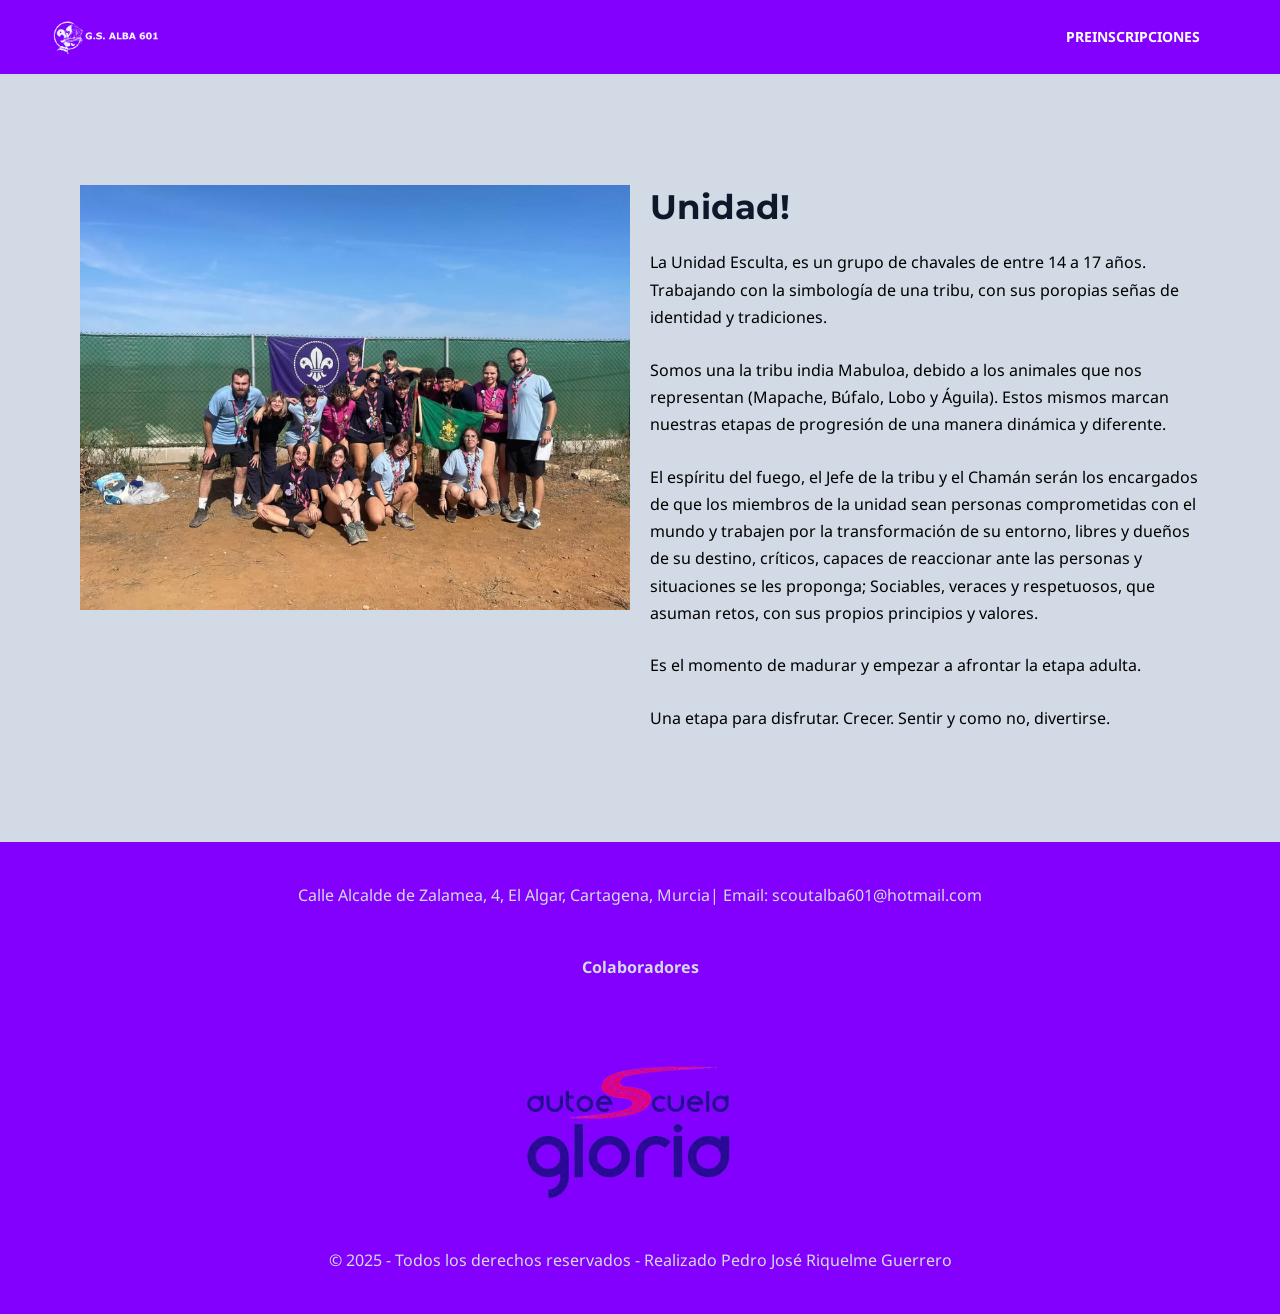
==== Esculta Mabuloa/index.html @ 00be85d7 "Initial commit" ====
<!DOCTYPE html>
<html lang="es">

<head>
	<meta charset="UTF-8">
	<meta name="viewport" content="width=device-width, initial-scale=1">
	<link rel="profile" href="https://gmpg.org/xfn/11">
	<title>Esculta Mabuloa</title>
	<meta name='robots' content='max-image-preview:large' />
	<style>
		img:is([sizes="auto" i], [sizes^="auto," i]) {
			contain-intrinsic-size: 3000px 1500px
		}
	</style>
	<link rel='dns-prefetch' href='//fonts.googleapis.com' />
	<link rel="alternate" type="application/rss+xml" title=" &raquo; Feed" href="http://localhost:10008/feed/" />
	<link rel="alternate" type="application/rss+xml" title=" &raquo; Comments Feed"
		href="http://localhost:10008/comments/feed/" />
	<script>
		window._wpemojiSettings = { "baseUrl": "https:\/\/s.w.org\/images\/core\/emoji\/15.0.3\/72x72\/", "ext": ".png", "svgUrl": "https:\/\/s.w.org\/images\/core\/emoji\/15.0.3\/svg\/", "svgExt": ".svg", "source": { "concatemoji": "http:\/\/localhost:10008\/wp-includes\/js\/wp-emoji-release.min.js?ver=6.7.1" } };
		/*! This file is auto-generated */
		!function (i, n) { var o, s, e; function c(e) { try { var t = { supportTests: e, timestamp: (new Date).valueOf() }; sessionStorage.setItem(o, JSON.stringify(t)) } catch (e) { } } function p(e, t, n) { e.clearRect(0, 0, e.canvas.width, e.canvas.height), e.fillText(t, 0, 0); var t = new Uint32Array(e.getImageData(0, 0, e.canvas.width, e.canvas.height).data), r = (e.clearRect(0, 0, e.canvas.width, e.canvas.height), e.fillText(n, 0, 0), new Uint32Array(e.getImageData(0, 0, e.canvas.width, e.canvas.height).data)); return t.every(function (e, t) { return e === r[t] }) } function u(e, t, n) { switch (t) { case "flag": return n(e, "\ud83c\udff3\ufe0f\u200d\u26a7\ufe0f", "\ud83c\udff3\ufe0f\u200b\u26a7\ufe0f") ? !1 : !n(e, "\ud83c\uddfa\ud83c\uddf3", "\ud83c\uddfa\u200b\ud83c\uddf3") && !n(e, "\ud83c\udff4\udb40\udc67\udb40\udc62\udb40\udc65\udb40\udc6e\udb40\udc67\udb40\udc7f", "\ud83c\udff4\u200b\udb40\udc67\u200b\udb40\udc62\u200b\udb40\udc65\u200b\udb40\udc6e\u200b\udb40\udc67\u200b\udb40\udc7f"); case "emoji": return !n(e, "\ud83d\udc26\u200d\u2b1b", "\ud83d\udc26\u200b\u2b1b") }return !1 } function f(e, t, n) { var r = "undefined" != typeof WorkerGlobalScope && self instanceof WorkerGlobalScope ? new OffscreenCanvas(300, 150) : i.createElement("canvas"), a = r.getContext("2d", { willReadFrequently: !0 }), o = (a.textBaseline = "top", a.font = "600 32px Arial", {}); return e.forEach(function (e) { o[e] = t(a, e, n) }), o } function t(e) { var t = i.createElement("script"); t.src = e, t.defer = !0, i.head.appendChild(t) } "undefined" != typeof Promise && (o = "wpEmojiSettingsSupports", s = ["flag", "emoji"], n.supports = { everything: !0, everythingExceptFlag: !0 }, e = new Promise(function (e) { i.addEventListener("DOMContentLoaded", e, { once: !0 }) }), new Promise(function (t) { var n = function () { try { var e = JSON.parse(sessionStorage.getItem(o)); if ("object" == typeof e && "number" == typeof e.timestamp && (new Date).valueOf() < e.timestamp + 604800 && "object" == typeof e.supportTests) return e.supportTests } catch (e) { } return null }(); if (!n) { if ("undefined" != typeof Worker && "undefined" != typeof OffscreenCanvas && "undefined" != typeof URL && URL.createObjectURL && "undefined" != typeof Blob) try { var e = "postMessage(" + f.toString() + "(" + [JSON.stringify(s), u.toString(), p.toString()].join(",") + "));", r = new Blob([e], { type: "text/javascript" }), a = new Worker(URL.createObjectURL(r), { name: "wpTestEmojiSupports" }); return void (a.onmessage = function (e) { c(n = e.data), a.terminate(), t(n) }) } catch (e) { } c(n = f(s, u, p)) } t(n) }).then(function (e) { for (var t in e) n.supports[t] = e[t], n.supports.everything = n.supports.everything && n.supports[t], "flag" !== t && (n.supports.everythingExceptFlag = n.supports.everythingExceptFlag && n.supports[t]); n.supports.everythingExceptFlag = n.supports.everythingExceptFlag && !n.supports.flag, n.DOMReady = !1, n.readyCallback = function () { n.DOMReady = !0 } }).then(function () { return e }).then(function () { var e; n.supports.everything || (n.readyCallback(), (e = n.source || {}).concatemoji ? t(e.concatemoji) : e.wpemoji && e.twemoji && (t(e.twemoji), t(e.wpemoji))) })) }((window, document), window._wpemojiSettings);
	</script>
	<link rel='stylesheet' id='astra-theme-css-css' href='./css/astra-assets-css-minified-main.min.css' media='all' />
	<style id='astra-theme-css-inline-css'>
		:root {
			--ast-post-nav-space: 0;
			--ast-container-default-xlg-padding: 6.67em;
			--ast-container-default-lg-padding: 5.67em;
			--ast-container-default-slg-padding: 4.34em;
			--ast-container-default-md-padding: 3.34em;
			--ast-container-default-sm-padding: 6.67em;
			--ast-container-default-xs-padding: 2.4em;
			--ast-container-default-xxs-padding: 1.4em;
			--ast-code-block-background: #EEEEEE;
			--ast-comment-inputs-background: #FAFAFA;
			--ast-normal-container-width: 1200px;
			--ast-narrow-container-width: 750px;
			--ast-blog-title-font-weight: normal;
			--ast-blog-meta-weight: inherit;
		}

		html {
			font-size: 100%;
		}

		a,
		.page-title {
			color: var(--ast-global-color-0);
		}

		a:hover,
		a:focus {
			color: var(--ast-global-color-1);
		}

		body,
		button,
		input,
		select,
		textarea,
		.ast-button,
		.ast-custom-button {
			font-family: 'Noto Sans', sans-serif;
			font-weight: 400;
			font-size: 16px;
			font-size: 1rem;
			line-height: var(--ast-body-line-height, 1.7em);
		}

		blockquote {
			color: var(--ast-global-color-3);
		}

		h1,
		.entry-content h1,
		h2,
		.entry-content h2,
		h3,
		.entry-content h3,
		h4,
		.entry-content h4,
		h5,
		.entry-content h5,
		h6,
		.entry-content h6,
		.site-title,
		.site-title a {
			font-family: 'Montserrat', sans-serif;
			font-weight: 700;
		}

		.site-title {
			font-size: 22px;
			font-size: 1.375rem;
			display: none;
		}

		header .custom-logo-link img {
			max-width: 120px;
			width: 120px;
		}

		.astra-logo-svg {
			width: 120px;
		}

		.site-header .site-description {
			font-size: 15px;
			font-size: 0.9375rem;
			display: none;
		}

		.entry-title {
			font-size: 30px;
			font-size: 1.875rem;
		}

		.archive .ast-article-post .ast-article-inner,
		.blog .ast-article-post .ast-article-inner,
		.archive .ast-article-post .ast-article-inner:hover,
		.blog .ast-article-post .ast-article-inner:hover {
			overflow: hidden;
		}

		h1,
		.entry-content h1 {
			font-size: 64px;
			font-size: 4rem;
			font-family: 'Montserrat', sans-serif;
			line-height: 1.4em;
		}

		h2,
		.entry-content h2 {
			font-size: 34px;
			font-size: 2.125rem;
			font-family: 'Montserrat', sans-serif;
			line-height: 1.3em;
		}

		h3,
		.entry-content h3 {
			font-size: 24px;
			font-size: 1.5rem;
			font-family: 'Montserrat', sans-serif;
			line-height: 1.3em;
		}

		h4,
		.entry-content h4 {
			font-size: 20px;
			font-size: 1.25rem;
			line-height: 1.2em;
			font-family: 'Montserrat', sans-serif;
		}

		h5,
		.entry-content h5 {
			font-size: 18px;
			font-size: 1.125rem;
			line-height: 1.2em;
			font-family: 'Montserrat', sans-serif;
		}

		h6,
		.entry-content h6 {
			font-size: 15px;
			font-size: 0.9375rem;
			line-height: 1.25em;
			font-family: 'Montserrat', sans-serif;
		}

		::selection {
			background-color: var(--ast-global-color-0);
			color: #ffffff;
		}

		body,
		h1,
		.entry-title a,
		.entry-content h1,
		h2,
		.entry-content h2,
		h3,
		.entry-content h3,
		h4,
		.entry-content h4,
		h5,
		.entry-content h5,
		h6,
		.entry-content h6 {
			color: var(--ast-global-color-3);
		}

		.tagcloud a:hover,
		.tagcloud a:focus,
		.tagcloud a.current-item {
			color: #ffffff;
			border-color: var(--ast-global-color-0);
			background-color: var(--ast-global-color-0);
		}

		input:focus,
		input[type="text"]:focus,
		input[type="email"]:focus,
		input[type="url"]:focus,
		input[type="password"]:focus,
		input[type="reset"]:focus,
		input[type="search"]:focus,
		textarea:focus {
			border-color: var(--ast-global-color-0);
		}

		input[type="radio"]:checked,
		input[type=reset],
		input[type="checkbox"]:checked,
		input[type="checkbox"]:hover:checked,
		input[type="checkbox"]:focus:checked,
		input[type=range]::-webkit-slider-thumb {
			border-color: var(--ast-global-color-0);
			background-color: var(--ast-global-color-0);
			box-shadow: none;
		}

		.site-footer a:hover+.post-count,
		.site-footer a:focus+.post-count {
			background: var(--ast-global-color-0);
			border-color: var(--ast-global-color-0);
		}

		.single .nav-links .nav-previous,
		.single .nav-links .nav-next {
			color: var(--ast-global-color-0);
		}

		.entry-meta,
		.entry-meta * {
			line-height: 1.45;
			color: var(--ast-global-color-0);
		}

		.entry-meta a:not(.ast-button):hover,
		.entry-meta a:not(.ast-button):hover *,
		.entry-meta a:not(.ast-button):focus,
		.entry-meta a:not(.ast-button):focus *,
		.page-links>.page-link,
		.page-links .page-link:hover,
		.post-navigation a:hover {
			color: var(--ast-global-color-1);
		}

		#cat option,
		.secondary .calendar_wrap thead a,
		.secondary .calendar_wrap thead a:visited {
			color: var(--ast-global-color-0);
		}

		.secondary .calendar_wrap #today,
		.ast-progress-val span {
			background: var(--ast-global-color-0);
		}

		.secondary a:hover+.post-count,
		.secondary a:focus+.post-count {
			background: var(--ast-global-color-0);
			border-color: var(--ast-global-color-0);
		}

		.calendar_wrap #today>a {
			color: #ffffff;
		}

		.page-links .page-link,
		.single .post-navigation a {
			color: var(--ast-global-color-0);
		}

		.ast-search-menu-icon .search-form button.search-submit {
			padding: 0 4px;
		}

		.ast-search-menu-icon form.search-form {
			padding-right: 0;
		}

		.ast-search-menu-icon.slide-search input.search-field {
			width: 0;
		}

		.ast-header-search .ast-search-menu-icon.ast-dropdown-active .search-form,
		.ast-header-search .ast-search-menu-icon.ast-dropdown-active .search-field:focus {
			transition: all 0.2s;
		}

		.search-form input.search-field:focus {
			outline: none;
		}

		.wp-block-latest-posts>li>a {
			color: var(--ast-global-color-2);
		}

		.widget-title,
		.widget .wp-block-heading {
			font-size: 22px;
			font-size: 1.375rem;
			color: var(--ast-global-color-3);
		}

		.ast-search-menu-icon.slide-search a:focus-visible:focus-visible,
		.astra-search-icon:focus-visible,
		#close:focus-visible,
		a:focus-visible,
		.ast-menu-toggle:focus-visible,
		.site .skip-link:focus-visible,
		.wp-block-loginout input:focus-visible,
		.wp-block-search.wp-block-search__button-inside .wp-block-search__inside-wrapper,
		.ast-header-navigation-arrow:focus-visible,
		.woocommerce .wc-proceed-to-checkout>.checkout-button:focus-visible,
		.woocommerce .woocommerce-MyAccount-navigation ul li a:focus-visible,
		.ast-orders-table__row .ast-orders-table__cell:focus-visible,
		.woocommerce .woocommerce-order-details .order-again>.button:focus-visible,
		.woocommerce .woocommerce-message a.button.wc-forward:focus-visible,
		.woocommerce #minus_qty:focus-visible,
		.woocommerce #plus_qty:focus-visible,
		a#ast-apply-coupon:focus-visible,
		.woocommerce .woocommerce-info a:focus-visible,
		.woocommerce .astra-shop-summary-wrap a:focus-visible,
		.woocommerce a.wc-forward:focus-visible,
		#ast-apply-coupon:focus-visible,
		.woocommerce-js .woocommerce-mini-cart-item a.remove:focus-visible,
		#close:focus-visible,
		.button.search-submit:focus-visible,
		#search_submit:focus,
		.normal-search:focus-visible,
		.ast-header-account-wrap:focus-visible,
		.woocommerce .ast-on-card-button.ast-quick-view-trigger:focus {
			outline-style: dotted;
			outline-color: inherit;
			outline-width: thin;
		}

		input:focus,
		input[type="text"]:focus,
		input[type="email"]:focus,
		input[type="url"]:focus,
		input[type="password"]:focus,
		input[type="reset"]:focus,
		input[type="search"]:focus,
		input[type="number"]:focus,
		textarea:focus,
		.wp-block-search__input:focus,
		[data-section="section-header-mobile-trigger"] .ast-button-wrap .ast-mobile-menu-trigger-minimal:focus,
		.ast-mobile-popup-drawer.active .menu-toggle-close:focus,
		.woocommerce-ordering select.orderby:focus,
		#ast-scroll-top:focus,
		#coupon_code:focus,
		.woocommerce-page #comment:focus,
		.woocommerce #reviews #respond input#submit:focus,
		.woocommerce a.add_to_cart_button:focus,
		.woocommerce .button.single_add_to_cart_button:focus,
		.woocommerce .woocommerce-cart-form button:focus,
		.woocommerce .woocommerce-cart-form__cart-item .quantity .qty:focus,
		.woocommerce .woocommerce-billing-fields .woocommerce-billing-fields__field-wrapper .woocommerce-input-wrapper>.input-text:focus,
		.woocommerce #order_comments:focus,
		.woocommerce #place_order:focus,
		.woocommerce .woocommerce-address-fields .woocommerce-address-fields__field-wrapper .woocommerce-input-wrapper>.input-text:focus,
		.woocommerce .woocommerce-MyAccount-content form button:focus,
		.woocommerce .woocommerce-MyAccount-content .woocommerce-EditAccountForm .woocommerce-form-row .woocommerce-Input.input-text:focus,
		.woocommerce .ast-woocommerce-container .woocommerce-pagination ul.page-numbers li a:focus,
		body #content .woocommerce form .form-row .select2-container--default .select2-selection--single:focus,
		#ast-coupon-code:focus,
		.woocommerce.woocommerce-js .quantity input[type=number]:focus,
		.woocommerce-js .woocommerce-mini-cart-item .quantity input[type=number]:focus,
		.woocommerce p#ast-coupon-trigger:focus {
			border-style: dotted;
			border-color: inherit;
			border-width: thin;
		}

		input {
			outline: none;
		}

		.site-logo-img img {
			transition: all 0.2s linear;
		}

		body .ast-oembed-container * {
			position: absolute;
			top: 0;
			width: 100%;
			height: 100%;
			left: 0;
		}

		body .wp-block-embed-pocket-casts .ast-oembed-container * {
			position: unset;
		}

		.ast-single-post-featured-section+article {
			margin-top: 2em;
		}

		.site-content .ast-single-post-featured-section img {
			width: 100%;
			overflow: hidden;
			object-fit: cover;
		}

		.site>.ast-single-related-posts-container {
			margin-top: 0;
		}

		@media (min-width: 922px) {
			.ast-desktop .ast-container--narrow {
				max-width: var(--ast-narrow-container-width);
				margin: 0 auto;
			}
		}

		.ast-page-builder-template .hentry {
			margin: 0;
		}

		.ast-page-builder-template .site-content>.ast-container {
			max-width: 100%;
			padding: 0;
		}

		.ast-page-builder-template .site .site-content #primary {
			padding: 0;
			margin: 0;
		}

		.ast-page-builder-template .no-results {
			text-align: center;
			margin: 4em auto;
		}

		.ast-page-builder-template .ast-pagination {
			padding: 2em;
		}

		.ast-page-builder-template .entry-header.ast-no-title.ast-no-thumbnail {
			margin-top: 0;
		}

		.ast-page-builder-template .entry-header.ast-header-without-markup {
			margin-top: 0;
			margin-bottom: 0;
		}

		.ast-page-builder-template .entry-header.ast-no-title.ast-no-meta {
			margin-bottom: 0;
		}

		.ast-page-builder-template.single .post-navigation {
			padding-bottom: 2em;
		}

		.ast-page-builder-template.single-post .site-content>.ast-container {
			max-width: 100%;
		}

		.ast-page-builder-template .entry-header {
			margin-top: 4em;
			margin-left: auto;
			margin-right: auto;
			padding-left: 20px;
			padding-right: 20px;
		}

		.single.ast-page-builder-template .entry-header {
			padding-left: 20px;
			padding-right: 20px;
		}

		.ast-page-builder-template .ast-archive-description {
			margin: 4em auto 0;
			padding-left: 20px;
			padding-right: 20px;
		}

		.ast-page-builder-template.ast-no-sidebar .entry-content .alignwide {
			margin-left: 0;
			margin-right: 0;
		}

		@media (max-width:921.9px) {
			#ast-desktop-header {
				display: none;
			}
		}

		@media (min-width:922px) {
			#ast-mobile-header {
				display: none;
			}
		}

		.wp-block-buttons.aligncenter {
			justify-content: center;
		}

		.wp-block-buttons .wp-block-button.is-style-outline .wp-block-button__link.wp-element-button,
		.ast-outline-button,
		.wp-block-uagb-buttons-child .uagb-buttons-repeater.ast-outline-button {
			border-top-width: 2px;
			border-right-width: 2px;
			border-bottom-width: 2px;
			border-left-width: 2px;
			font-family: inherit;
			font-weight: 700;
			font-size: 14px;
			font-size: 0.875rem;
			line-height: 1em;
			border-top-left-radius: 30px;
			border-top-right-radius: 30px;
			border-bottom-right-radius: 30px;
			border-bottom-left-radius: 30px;
		}

		.wp-block-button .wp-block-button__link.wp-element-button.is-style-outline:not(.has-background),
		.wp-block-button.is-style-outline>.wp-block-button__link.wp-element-button:not(.has-background),
		.ast-outline-button {
			background-color: transparent;
		}

		.entry-content[data-ast-blocks-layout]>figure {
			margin-bottom: 1em;
		}

		@media (max-width:921px) {

			.ast-separate-container #primary,
			.ast-separate-container #secondary {
				padding: 1.5em 0;
			}

			#primary,
			#secondary {
				padding: 1.5em 0;
				margin: 0;
			}

			.ast-left-sidebar #content>.ast-container {
				display: flex;
				flex-direction: column-reverse;
				width: 100%;
			}

			.ast-separate-container .ast-article-post,
			.ast-separate-container .ast-article-single {
				padding: 1.5em 2.14em;
			}

			.ast-author-box img.avatar {
				margin: 20px 0 0 0;
			}
		}

		@media (min-width:922px) {

			.ast-separate-container.ast-right-sidebar #primary,
			.ast-separate-container.ast-left-sidebar #primary {
				border: 0;
			}

			.search-no-results.ast-separate-container #primary {
				margin-bottom: 4em;
			}
		}

		.elementor-button-wrapper .elementor-button {
			border-style: solid;
			text-decoration: none;
			border-top-width: 0;
			border-right-width: 0;
			border-left-width: 0;
			border-bottom-width: 0;
		}

		body .elementor-button.elementor-size-sm,
		body .elementor-button.elementor-size-xs,
		body .elementor-button.elementor-size-md,
		body .elementor-button.elementor-size-lg,
		body .elementor-button.elementor-size-xl,
		body .elementor-button {
			border-top-left-radius: 30px;
			border-top-right-radius: 30px;
			border-bottom-right-radius: 30px;
			border-bottom-left-radius: 30px;
			padding-top: 17px;
			padding-right: 40px;
			padding-bottom: 17px;
			padding-left: 40px;
		}

		.elementor-button-wrapper .elementor-button {
			border-color: var(--ast-global-color-0);
			background-color: var(--ast-global-color-0);
		}

		.elementor-button-wrapper .elementor-button:hover,
		.elementor-button-wrapper .elementor-button:focus {
			color: #ffffff;
			background-color: var(--ast-global-color-1);
			border-color: var(--ast-global-color-1);
		}

		.wp-block-button .wp-block-button__link,
		.elementor-button-wrapper .elementor-button,
		.elementor-button-wrapper .elementor-button:visited {
			color: #ffffff;
		}

		.elementor-button-wrapper .elementor-button {
			font-weight: 700;
			font-size: 14px;
			font-size: 0.875rem;
			line-height: 1em;
			text-transform: uppercase;
		}

		body .elementor-button.elementor-size-sm,
		body .elementor-button.elementor-size-xs,
		body .elementor-button.elementor-size-md,
		body .elementor-button.elementor-size-lg,
		body .elementor-button.elementor-size-xl,
		body .elementor-button {
			font-size: 14px;
			font-size: 0.875rem;
		}

		.wp-block-button .wp-block-button__link:hover,
		.wp-block-button .wp-block-button__link:focus {
			color: #ffffff;
			background-color: var(--ast-global-color-1);
			border-color: var(--ast-global-color-1);
		}

		.elementor-widget-heading h1.elementor-heading-title {
			line-height: 1.4em;
		}

		.elementor-widget-heading h2.elementor-heading-title {
			line-height: 1.3em;
		}

		.elementor-widget-heading h3.elementor-heading-title {
			line-height: 1.3em;
		}

		.elementor-widget-heading h4.elementor-heading-title {
			line-height: 1.2em;
		}

		.elementor-widget-heading h5.elementor-heading-title {
			line-height: 1.2em;
		}

		.elementor-widget-heading h6.elementor-heading-title {
			line-height: 1.25em;
		}

		.wp-block-button .wp-block-button__link,
		.wp-block-search .wp-block-search__button,
		body .wp-block-file .wp-block-file__button {
			border-color: var(--ast-global-color-0);
			background-color: var(--ast-global-color-0);
			color: #ffffff;
			font-family: inherit;
			font-weight: 700;
			line-height: 1em;
			text-transform: uppercase;
			font-size: 14px;
			font-size: 0.875rem;
			border-top-left-radius: 30px;
			border-top-right-radius: 30px;
			border-bottom-right-radius: 30px;
			border-bottom-left-radius: 30px;
			padding-top: 17px;
			padding-right: 40px;
			padding-bottom: 17px;
			padding-left: 40px;
		}

		.menu-toggle,
		button,
		.ast-button,
		.ast-custom-button,
		.button,
		input#submit,
		input[type="button"],
		input[type="submit"],
		input[type="reset"],
		form[CLASS*="wp-block-search__"].wp-block-search .wp-block-search__inside-wrapper .wp-block-search__button,
		body .wp-block-file .wp-block-file__button,
		.woocommerce-js a.button,
		.woocommerce button.button,
		.woocommerce .woocommerce-message a.button,
		.woocommerce #respond input#submit.alt,
		.woocommerce input.button.alt,
		.woocommerce input.button,
		.woocommerce input.button:disabled,
		.woocommerce input.button:disabled[disabled],
		.woocommerce input.button:disabled:hover,
		.woocommerce input.button:disabled[disabled]:hover,
		.woocommerce #respond input#submit,
		.woocommerce button.button.alt.disabled,
		.wc-block-grid__products .wc-block-grid__product .wp-block-button__link,
		.wc-block-grid__product-onsale,
		[CLASS*="wc-block"] button,
		.woocommerce-js .astra-cart-drawer .astra-cart-drawer-content .woocommerce-mini-cart__buttons .button:not(.checkout):not(.ast-continue-shopping),
		.woocommerce-js .astra-cart-drawer .astra-cart-drawer-content .woocommerce-mini-cart__buttons a.checkout,
		.woocommerce button.button.alt.disabled.wc-variation-selection-needed,
		[CLASS*="wc-block"] .wc-block-components-button {
			border-style: solid;
			border-top-width: 0;
			border-right-width: 0;
			border-left-width: 0;
			border-bottom-width: 0;
			color: #ffffff;
			border-color: var(--ast-global-color-0);
			background-color: var(--ast-global-color-0);
			padding-top: 17px;
			padding-right: 40px;
			padding-bottom: 17px;
			padding-left: 40px;
			font-family: inherit;
			font-weight: 700;
			font-size: 14px;
			font-size: 0.875rem;
			line-height: 1em;
			text-transform: uppercase;
			border-top-left-radius: 30px;
			border-top-right-radius: 30px;
			border-bottom-right-radius: 30px;
			border-bottom-left-radius: 30px;
		}

		button:focus,
		.menu-toggle:hover,
		button:hover,
		.ast-button:hover,
		.ast-custom-button:hover .button:hover,
		.ast-custom-button:hover,
		input[type=reset]:hover,
		input[type=reset]:focus,
		input#submit:hover,
		input#submit:focus,
		input[type="button"]:hover,
		input[type="button"]:focus,
		input[type="submit"]:hover,
		input[type="submit"]:focus,
		form[CLASS*="wp-block-search__"].wp-block-search .wp-block-search__inside-wrapper .wp-block-search__button:hover,
		form[CLASS*="wp-block-search__"].wp-block-search .wp-block-search__inside-wrapper .wp-block-search__button:focus,
		body .wp-block-file .wp-block-file__button:hover,
		body .wp-block-file .wp-block-file__button:focus,
		.woocommerce-js a.button:hover,
		.woocommerce button.button:hover,
		.woocommerce .woocommerce-message a.button:hover,
		.woocommerce #respond input#submit:hover,
		.woocommerce #respond input#submit.alt:hover,
		.woocommerce input.button.alt:hover,
		.woocommerce input.button:hover,
		.woocommerce button.button.alt.disabled:hover,
		.wc-block-grid__products .wc-block-grid__product .wp-block-button__link:hover,
		[CLASS*="wc-block"] button:hover,
		.woocommerce-js .astra-cart-drawer .astra-cart-drawer-content .woocommerce-mini-cart__buttons .button:not(.checkout):not(.ast-continue-shopping):hover,
		.woocommerce-js .astra-cart-drawer .astra-cart-drawer-content .woocommerce-mini-cart__buttons a.checkout:hover,
		.woocommerce button.button.alt.disabled.wc-variation-selection-needed:hover,
		[CLASS*="wc-block"] .wc-block-components-button:hover,
		[CLASS*="wc-block"] .wc-block-components-button:focus {
			color: #ffffff;
			background-color: var(--ast-global-color-1);
			border-color: var(--ast-global-color-1);
		}

		@media (max-width:921px) {
			.ast-mobile-header-stack .main-header-bar .ast-search-menu-icon {
				display: inline-block;
			}

			.ast-header-break-point.ast-header-custom-item-outside .ast-mobile-header-stack .main-header-bar .ast-search-icon {
				margin: 0;
			}

			.ast-comment-avatar-wrap img {
				max-width: 2.5em;
			}

			.ast-comment-meta {
				padding: 0 1.8888em 1.3333em;
			}

			.ast-separate-container .ast-comment-list li.depth-1 {
				padding: 1.5em 2.14em;
			}

			.ast-separate-container .comment-respond {
				padding: 2em 2.14em;
			}
		}

		@media (min-width:544px) {
			.ast-container {
				max-width: 100%;
			}
		}

		@media (max-width:544px) {

			.ast-separate-container .ast-article-post,
			.ast-separate-container .ast-article-single,
			.ast-separate-container .comments-title,
			.ast-separate-container .ast-archive-description {
				padding: 1.5em 1em;
			}

			.ast-separate-container #content .ast-container {
				padding-left: 0.54em;
				padding-right: 0.54em;
			}

			.ast-separate-container .ast-comment-list .bypostauthor {
				padding: .5em;
			}

			.ast-search-menu-icon.ast-dropdown-active .search-field {
				width: 170px;
			}
		}

		#ast-mobile-header .ast-site-header-cart-li a {
			pointer-events: none;
		}

		body,
		.ast-separate-container {
			background-color: var(--ast-global-color-4);
			background-image: none;
		}

		@media (max-width:921px) {
			.site-title {
				display: none;
			}

			.site-header .site-description {
				display: none;
			}

			h1,
			.entry-content h1 {
				font-size: 44px;
			}

			h2,
			.entry-content h2 {
				font-size: 32px;
			}

			h3,
			.entry-content h3 {
				font-size: 20px;
			}
		}

		@media (max-width:544px) {
			.widget-title {
				font-size: 21px;
				font-size: 1.4rem;
			}

			body,
			button,
			input,
			select,
			textarea,
			.ast-button,
			.ast-custom-button {
				font-size: 15px;
				font-size: 0.9375rem;
			}

			#secondary,
			#secondary button,
			#secondary input,
			#secondary select,
			#secondary textarea {
				font-size: 15px;
				font-size: 0.9375rem;
			}

			.site-title {
				font-size: 20px;
				font-size: 1.25rem;
				display: none;
			}

			.site-header .site-description {
				font-size: 14px;
				font-size: 0.875rem;
				display: none;
			}

			h1,
			.entry-content h1 {
				font-size: 30px;
			}

			h2,
			.entry-content h2 {
				font-size: 24px;
			}

			h3,
			.entry-content h3 {
				font-size: 20px;
			}

			h4,
			.entry-content h4 {
				font-size: 19px;
				font-size: 1.1875rem;
			}

			h5,
			.entry-content h5 {
				font-size: 16px;
				font-size: 1rem;
			}

			h6,
			.entry-content h6 {
				font-size: 15px;
				font-size: 0.9375rem;
			}

			header .custom-logo-link img,
			.ast-header-break-point .site-branding img,
			.ast-header-break-point .custom-logo-link img {
				max-width: 100px;
				width: 100px;
			}

			.astra-logo-svg {
				width: 100px;
			}

			.ast-header-break-point .site-logo-img .custom-mobile-logo-link img {
				max-width: 100px;
			}
		}

		@media (max-width:921px) {
			html {
				font-size: 91.2%;
			}
		}

		@media (max-width:544px) {
			html {
				font-size: 100%;
			}
		}

		@media (min-width:922px) {
			.ast-container {
				max-width: 1240px;
			}
		}

		@media (min-width:922px) {
			.site-content .ast-container {
				display: flex;
			}
		}

		@media (max-width:921px) {
			.site-content .ast-container {
				flex-direction: column;
			}
		}

		@media (min-width:922px) {

			.main-header-menu .sub-menu .menu-item.ast-left-align-sub-menu:hover>.sub-menu,
			.main-header-menu .sub-menu .menu-item.ast-left-align-sub-menu.focus>.sub-menu {
				margin-left: -0px;
			}
		}

		.site .comments-area {
			padding-bottom: 3em;
		}

		.wp-block-file {
			display: flex;
			align-items: center;
			flex-wrap: wrap;
			justify-content: space-between;
		}

		.wp-block-pullquote {
			border: none;
		}

		.wp-block-pullquote blockquote::before {
			content: "\201D";
			font-family: "Helvetica", sans-serif;
			display: flex;
			transform: rotate(180deg);
			font-size: 6rem;
			font-style: normal;
			line-height: 1;
			font-weight: bold;
			align-items: center;
			justify-content: center;
		}

		.has-text-align-right>blockquote::before {
			justify-content: flex-start;
		}

		.has-text-align-left>blockquote::before {
			justify-content: flex-end;
		}

		figure.wp-block-pullquote.is-style-solid-color blockquote {
			max-width: 100%;
			text-align: inherit;
		}

		:root {
			--wp--custom--ast-default-block-top-padding: 2em;
			--wp--custom--ast-default-block-right-padding: 2em;
			--wp--custom--ast-default-block-bottom-padding: 2em;
			--wp--custom--ast-default-block-left-padding: 2em;
			--wp--custom--ast-container-width: 1200px;
			--wp--custom--ast-content-width-size: 1200px;
			--wp--custom--ast-wide-width-size: calc(1200px + var(--wp--custom--ast-default-block-left-padding) + var(--wp--custom--ast-default-block-right-padding));
		}

		.ast-narrow-container {
			--wp--custom--ast-content-width-size: 750px;
			--wp--custom--ast-wide-width-size: 750px;
		}

		@media(max-width: 921px) {
			:root {
				--wp--custom--ast-default-block-top-padding: 2em;
				--wp--custom--ast-default-block-right-padding: 2em;
				--wp--custom--ast-default-block-bottom-padding: 2em;
				--wp--custom--ast-default-block-left-padding: 2em;
			}
		}

		@media(max-width: 544px) {
			:root {
				--wp--custom--ast-default-block-top-padding: 2em;
				--wp--custom--ast-default-block-right-padding: 2em;
				--wp--custom--ast-default-block-bottom-padding: 2em;
				--wp--custom--ast-default-block-left-padding: 2em;
			}
		}

		.entry-content>.wp-block-group,
		.entry-content>.wp-block-cover,
		.entry-content>.wp-block-columns {
			padding-top: var(--wp--custom--ast-default-block-top-padding);
			padding-right: var(--wp--custom--ast-default-block-right-padding);
			padding-bottom: var(--wp--custom--ast-default-block-bottom-padding);
			padding-left: var(--wp--custom--ast-default-block-left-padding);
		}

		.ast-plain-container.ast-no-sidebar .entry-content>.alignfull,
		.ast-page-builder-template .ast-no-sidebar .entry-content>.alignfull {
			margin-left: calc(-50vw + 50%);
			margin-right: calc(-50vw + 50%);
			max-width: 100vw;
			width: 100vw;
		}

		.ast-plain-container.ast-no-sidebar .entry-content .alignfull .alignfull,
		.ast-page-builder-template.ast-no-sidebar .entry-content .alignfull .alignfull,
		.ast-plain-container.ast-no-sidebar .entry-content .alignfull .alignwide,
		.ast-page-builder-template.ast-no-sidebar .entry-content .alignfull .alignwide,
		.ast-plain-container.ast-no-sidebar .entry-content .alignwide .alignfull,
		.ast-page-builder-template.ast-no-sidebar .entry-content .alignwide .alignfull,
		.ast-plain-container.ast-no-sidebar .entry-content .alignwide .alignwide,
		.ast-page-builder-template.ast-no-sidebar .entry-content .alignwide .alignwide,
		.ast-plain-container.ast-no-sidebar .entry-content .wp-block-column .alignfull,
		.ast-page-builder-template.ast-no-sidebar .entry-content .wp-block-column .alignfull,
		.ast-plain-container.ast-no-sidebar .entry-content .wp-block-column .alignwide,
		.ast-page-builder-template.ast-no-sidebar .entry-content .wp-block-column .alignwide {
			margin-left: auto;
			margin-right: auto;
			width: 100%;
		}

		[data-ast-blocks-layout] .wp-block-separator:not(.is-style-dots) {
			height: 0;
		}

		[data-ast-blocks-layout] .wp-block-separator {
			margin: 20px auto;
		}

		[data-ast-blocks-layout] .wp-block-separator:not(.is-style-wide):not(.is-style-dots) {
			max-width: 100px;
		}

		[data-ast-blocks-layout] .wp-block-separator.has-background {
			padding: 0;
		}

		.entry-content[data-ast-blocks-layout]>* {
			max-width: var(--wp--custom--ast-content-width-size);
			margin-left: auto;
			margin-right: auto;
		}

		.entry-content[data-ast-blocks-layout]>.alignwide {
			max-width: var(--wp--custom--ast-wide-width-size);
		}

		.entry-content[data-ast-blocks-layout] .alignfull {
			max-width: none;
		}

		.entry-content .wp-block-columns {
			margin-bottom: 0;
		}

		blockquote {
			margin: 1.5em;
			border-color: rgba(0, 0, 0, 0.05);
		}

		.wp-block-quote:not(.has-text-align-right):not(.has-text-align-center) {
			border-left: 5px solid rgba(0, 0, 0, 0.05);
		}

		.has-text-align-right>blockquote,
		blockquote.has-text-align-right {
			border-right: 5px solid rgba(0, 0, 0, 0.05);
		}

		.has-text-align-left>blockquote,
		blockquote.has-text-align-left {
			border-left: 5px solid rgba(0, 0, 0, 0.05);
		}

		.wp-block-site-tagline,
		.wp-block-latest-posts .read-more {
			margin-top: 15px;
		}

		.wp-block-loginout p label {
			display: block;
		}

		.wp-block-loginout p:not(.login-remember):not(.login-submit) input {
			width: 100%;
		}

		.wp-block-loginout input:focus {
			border-color: transparent;
		}

		.wp-block-loginout input:focus {
			outline: thin dotted;
		}

		.entry-content .wp-block-media-text .wp-block-media-text__content {
			padding: 0 0 0 8%;
		}

		.entry-content .wp-block-media-text.has-media-on-the-right .wp-block-media-text__content {
			padding: 0 8% 0 0;
		}

		.entry-content .wp-block-media-text.has-background .wp-block-media-text__content {
			padding: 8%;
		}

		.entry-content .wp-block-cover:not([class*="background-color"]) .wp-block-cover__inner-container,
		.entry-content .wp-block-cover:not([class*="background-color"]) .wp-block-cover-image-text,
		.entry-content .wp-block-cover:not([class*="background-color"]) .wp-block-cover-text,
		.entry-content .wp-block-cover-image:not([class*="background-color"]) .wp-block-cover__inner-container,
		.entry-content .wp-block-cover-image:not([class*="background-color"]) .wp-block-cover-image-text,
		.entry-content .wp-block-cover-image:not([class*="background-color"]) .wp-block-cover-text {
			color: var(--ast-global-color-5);
		}

		.wp-block-loginout .login-remember input {
			width: 1.1rem;
			height: 1.1rem;
			margin: 0 5px 4px 0;
			vertical-align: middle;
		}

		.wp-block-latest-posts>li>*:first-child,
		.wp-block-latest-posts:not(.is-grid)>li:first-child {
			margin-top: 0;
		}

		.entry-content>.wp-block-buttons,
		.entry-content>.wp-block-uagb-buttons {
			margin-bottom: 1.5em;
		}

		.wp-block-search__inside-wrapper .wp-block-search__input {
			padding: 0 10px;
			color: var(--ast-global-color-3);
			background: var(--ast-global-color-5);
			border-color: var(--ast-border-color);
		}

		.wp-block-latest-posts .read-more {
			margin-bottom: 1.5em;
		}

		.wp-block-search__no-button .wp-block-search__inside-wrapper .wp-block-search__input {
			padding-top: 5px;
			padding-bottom: 5px;
		}

		.wp-block-latest-posts .wp-block-latest-posts__post-date,
		.wp-block-latest-posts .wp-block-latest-posts__post-author {
			font-size: 1rem;
		}

		.wp-block-latest-posts>li>*,
		.wp-block-latest-posts:not(.is-grid)>li {
			margin-top: 12px;
			margin-bottom: 12px;
		}

		.ast-page-builder-template .entry-content[data-ast-blocks-layout]>*,
		.ast-page-builder-template .entry-content[data-ast-blocks-layout]>.alignfull:not(.wp-block-group)>* {
			max-width: none;
		}

		.ast-page-builder-template .entry-content[data-ast-blocks-layout]>.alignwide>* {
			max-width: var(--wp--custom--ast-wide-width-size);
		}

		.ast-page-builder-template .entry-content[data-ast-blocks-layout]>.inherit-container-width>*,
		.ast-page-builder-template .entry-content[data-ast-blocks-layout]>*:not(.wp-block-group)>*,
		.entry-content[data-ast-blocks-layout]>.wp-block-cover .wp-block-cover__inner-container {
			max-width: var(--wp--custom--ast-content-width-size);
			margin-left: auto;
			margin-right: auto;
		}

		.entry-content[data-ast-blocks-layout] .wp-block-cover:not(.alignleft):not(.alignright) {
			width: auto;
		}

		@media(max-width: 1200px) {

			.ast-separate-container .entry-content>.alignfull,
			.ast-separate-container .entry-content[data-ast-blocks-layout]>.alignwide,
			.ast-plain-container .entry-content[data-ast-blocks-layout]>.alignwide,
			.ast-plain-container .entry-content .alignfull {
				margin-left: calc(-1 * min(var(--ast-container-default-xlg-padding), 20px));
				margin-right: calc(-1 * min(var(--ast-container-default-xlg-padding), 20px));
			}
		}

		@media(min-width: 1201px) {
			.ast-separate-container .entry-content>.alignfull {
				margin-left: calc(-1 * var(--ast-container-default-xlg-padding));
				margin-right: calc(-1 * var(--ast-container-default-xlg-padding));
			}

			.ast-separate-container .entry-content[data-ast-blocks-layout]>.alignwide,
			.ast-plain-container .entry-content[data-ast-blocks-layout]>.alignwide {
				margin-left: calc(-1 * var(--wp--custom--ast-default-block-left-padding));
				margin-right: calc(-1 * var(--wp--custom--ast-default-block-right-padding));
			}
		}

		@media(min-width: 921px) {

			.ast-separate-container .entry-content .wp-block-group.alignwide:not(.inherit-container-width)> :where(:not(.alignleft):not(.alignright)),
			.ast-plain-container .entry-content .wp-block-group.alignwide:not(.inherit-container-width)> :where(:not(.alignleft):not(.alignright)) {
				max-width: calc(var(--wp--custom--ast-content-width-size) + 80px);
			}

			.ast-plain-container.ast-right-sidebar .entry-content[data-ast-blocks-layout] .alignfull,
			.ast-plain-container.ast-left-sidebar .entry-content[data-ast-blocks-layout] .alignfull {
				margin-left: -60px;
				margin-right: -60px;
			}
		}

		@media(min-width: 544px) {
			.entry-content>.alignleft {
				margin-right: 20px;
			}

			.entry-content>.alignright {
				margin-left: 20px;
			}
		}

		@media (max-width:544px) {
			.wp-block-columns .wp-block-column:not(:last-child) {
				margin-bottom: 20px;
			}

			.wp-block-latest-posts {
				margin: 0;
			}
		}

		@media(max-width: 600px) {

			.entry-content .wp-block-media-text .wp-block-media-text__content,
			.entry-content .wp-block-media-text.has-media-on-the-right .wp-block-media-text__content {
				padding: 8% 0 0;
			}

			.entry-content .wp-block-media-text.has-background .wp-block-media-text__content {
				padding: 8%;
			}
		}

		.ast-page-builder-template .entry-header {
			padding-left: 0;
		}

		.ast-narrow-container .site-content .wp-block-uagb-image--align-full .wp-block-uagb-image__figure {
			max-width: 100%;
			margin-left: auto;
			margin-right: auto;
		}

		:root .has-ast-global-color-0-color {
			color: var(--ast-global-color-0);
		}

		:root .has-ast-global-color-0-background-color {
			background-color: var(--ast-global-color-0);
		}

		:root .wp-block-button .has-ast-global-color-0-color {
			color: var(--ast-global-color-0);
		}

		:root .wp-block-button .has-ast-global-color-0-background-color {
			background-color: var(--ast-global-color-0);
		}

		:root .has-ast-global-color-1-color {
			color: var(--ast-global-color-1);
		}

		:root .has-ast-global-color-1-background-color {
			background-color: var(--ast-global-color-1);
		}

		:root .wp-block-button .has-ast-global-color-1-color {
			color: var(--ast-global-color-1);
		}

		:root .wp-block-button .has-ast-global-color-1-background-color {
			background-color: var(--ast-global-color-1);
		}

		:root .has-ast-global-color-2-color {
			color: var(--ast-global-color-2);
		}

		:root .has-ast-global-color-2-background-color {
			background-color: var(--ast-global-color-2);
		}

		:root .wp-block-button .has-ast-global-color-2-color {
			color: var(--ast-global-color-2);
		}

		:root .wp-block-button .has-ast-global-color-2-background-color {
			background-color: var(--ast-global-color-2);
		}

		:root .has-ast-global-color-3-color {
			color: var(--ast-global-color-3);
		}

		:root .has-ast-global-color-3-background-color {
			background-color: var(--ast-global-color-3);
		}

		:root .wp-block-button .has-ast-global-color-3-color {
			color: var(--ast-global-color-3);
		}

		:root .wp-block-button .has-ast-global-color-3-background-color {
			background-color: var(--ast-global-color-3);
		}

		:root .has-ast-global-color-4-color {
			color: var(--ast-global-color-4);
		}

		:root .has-ast-global-color-4-background-color {
			background-color: var(--ast-global-color-4);
		}

		:root .wp-block-button .has-ast-global-color-4-color {
			color: var(--ast-global-color-4);
		}

		:root .wp-block-button .has-ast-global-color-4-background-color {
			background-color: var(--ast-global-color-4);
		}

		:root .has-ast-global-color-5-color {
			color: var(--ast-global-color-5);
		}

		:root .has-ast-global-color-5-background-color {
			background-color: var(--ast-global-color-5);
		}

		:root .wp-block-button .has-ast-global-color-5-color {
			color: var(--ast-global-color-5);
		}

		:root .wp-block-button .has-ast-global-color-5-background-color {
			background-color: var(--ast-global-color-5);
		}

		:root .has-ast-global-color-6-color {
			color: var(--ast-global-color-6);
		}

		:root .has-ast-global-color-6-background-color {
			background-color: var(--ast-global-color-6);
		}

		:root .wp-block-button .has-ast-global-color-6-color {
			color: var(--ast-global-color-6);
		}

		:root .wp-block-button .has-ast-global-color-6-background-color {
			background-color: var(--ast-global-color-6);
		}

		:root .has-ast-global-color-7-color {
			color: var(--ast-global-color-7);
		}

		:root .has-ast-global-color-7-background-color {
			background-color: var(--ast-global-color-7);
		}

		:root .wp-block-button .has-ast-global-color-7-color {
			color: var(--ast-global-color-7);
		}

		:root .wp-block-button .has-ast-global-color-7-background-color {
			background-color: var(--ast-global-color-7);
		}

		:root .has-ast-global-color-8-color {
			color: var(--ast-global-color-8);
		}

		:root .has-ast-global-color-8-background-color {
			background-color: var(--ast-global-color-8);
		}

		:root .wp-block-button .has-ast-global-color-8-color {
			color: var(--ast-global-color-8);
		}

		:root .wp-block-button .has-ast-global-color-8-background-color {
			background-color: var(--ast-global-color-8);
		}

		:root {
			--ast-global-color-0: #fd00ff;
			--ast-global-color-1: #8300fe;
			--ast-global-color-2: #0F172A;
			--ast-global-color-3: #000000;
			--ast-global-color-4: #d1dae5;
			--ast-global-color-5: #d1dae5;
			--ast-global-color-6: #8300fe;
			--ast-global-color-7: #070614;
			--ast-global-color-8: #222222;
		}

		:root {
			--ast-border-color: #dddddd;
		}

		.ast-single-entry-banner {
			-js-display: flex;
			display: flex;
			flex-direction: column;
			justify-content: center;
			text-align: center;
			position: relative;
			background: #eeeeee;
		}

		.ast-single-entry-banner[data-banner-layout="layout-1"] {
			max-width: 1200px;
			background: inherit;
			padding: 20px 0;
		}

		.ast-single-entry-banner[data-banner-width-type="custom"] {
			margin: 0 auto;
			width: 100%;
		}

		.ast-single-entry-banner+.site-content .entry-header {
			margin-bottom: 0;
		}

		.site .ast-author-avatar {
			--ast-author-avatar-size: ;
		}

		a.ast-underline-text {
			text-decoration: underline;
		}

		.ast-container>.ast-terms-link {
			position: relative;
			display: block;
		}

		a.ast-button.ast-badge-tax {
			padding: 4px 8px;
			border-radius: 3px;
			font-size: inherit;
		}

		header.entry-header>*:not(:last-child) {
			margin-bottom: 10px;
		}

		.ast-archive-entry-banner {
			-js-display: flex;
			display: flex;
			flex-direction: column;
			justify-content: center;
			text-align: center;
			position: relative;
			background: #eeeeee;
		}

		.ast-archive-entry-banner[data-banner-width-type="custom"] {
			margin: 0 auto;
			width: 100%;
		}

		.ast-archive-entry-banner[data-banner-layout="layout-1"] {
			background: inherit;
			padding: 20px 0;
			text-align: left;
		}

		body.archive .ast-archive-description {
			max-width: 1200px;
			width: 100%;
			text-align: left;
			padding-top: 3em;
			padding-right: 3em;
			padding-bottom: 3em;
			padding-left: 3em;
		}

		body.archive .ast-archive-description .ast-archive-title,
		body.archive .ast-archive-description .ast-archive-title * {
			font-size: 40px;
			font-size: 2.5rem;
		}

		body.archive .ast-archive-description>*:not(:last-child) {
			margin-bottom: 10px;
		}

		@media (max-width:921px) {
			body.archive .ast-archive-description {
				text-align: left;
			}
		}

		@media (max-width:544px) {
			body.archive .ast-archive-description {
				text-align: left;
			}
		}

		.ast-breadcrumbs .trail-browse,
		.ast-breadcrumbs .trail-items,
		.ast-breadcrumbs .trail-items li {
			display: inline-block;
			margin: 0;
			padding: 0;
			border: none;
			background: inherit;
			text-indent: 0;
			text-decoration: none;
		}

		.ast-breadcrumbs .trail-browse {
			font-size: inherit;
			font-style: inherit;
			font-weight: inherit;
			color: inherit;
		}

		.ast-breadcrumbs .trail-items {
			list-style: none;
		}

		.trail-items li::after {
			padding: 0 0.3em;
			content: "\00bb";
		}

		.trail-items li:last-of-type::after {
			display: none;
		}

		h1,
		.entry-content h1,
		h2,
		.entry-content h2,
		h3,
		.entry-content h3,
		h4,
		.entry-content h4,
		h5,
		.entry-content h5,
		h6,
		.entry-content h6 {
			color: var(--ast-global-color-2);
		}

		@media (max-width:921px) {

			.ast-builder-grid-row-container.ast-builder-grid-row-tablet-3-firstrow .ast-builder-grid-row>*:first-child,
			.ast-builder-grid-row-container.ast-builder-grid-row-tablet-3-lastrow .ast-builder-grid-row>*:last-child {
				grid-column: 1 / -1;
			}
		}

		@media (max-width:544px) {

			.ast-builder-grid-row-container.ast-builder-grid-row-mobile-3-firstrow .ast-builder-grid-row>*:first-child,
			.ast-builder-grid-row-container.ast-builder-grid-row-mobile-3-lastrow .ast-builder-grid-row>*:last-child {
				grid-column: 1 / -1;
			}
		}

		.ast-builder-layout-element[data-section="title_tagline"] {
			display: flex;
		}

		@media (max-width:921px) {
			.ast-header-break-point .ast-builder-layout-element[data-section="title_tagline"] {
				display: flex;
			}
		}

		@media (max-width:544px) {
			.ast-header-break-point .ast-builder-layout-element[data-section="title_tagline"] {
				display: flex;
			}
		}

		[data-section*="section-hb-button-"] .menu-link {
			display: none;
		}

		.ast-header-button-1[data-section*="section-hb-button-"] .ast-builder-button-wrap .ast-custom-button {
			font-size: 14px;
			font-size: 0.875rem;
		}

		.ast-header-button-1 .ast-custom-button {
			background: #8300fe;
		}

		.ast-header-button-1[data-section*="section-hb-button-"] .ast-builder-button-wrap .ast-custom-button {
			padding-top: 16px;
			padding-bottom: 16px;
			padding-left: 40px;
			padding-right: 40px;
		}

		.ast-header-button-1[data-section="section-hb-button-1"] {
			display: flex;
		}

		@media (max-width:921px) {
			.ast-header-break-point .ast-header-button-1[data-section="section-hb-button-1"] {
				display: flex;
			}
		}

		@media (max-width:544px) {
			.ast-header-break-point .ast-header-button-1[data-section="section-hb-button-1"] {
				display: flex;
			}
		}

		.ast-builder-menu-1 {
			font-family: inherit;
			font-weight: inherit;
		}

		.ast-builder-menu-1 .menu-item>.menu-link {
			color: var(--ast-global-color-8);
		}

		.ast-builder-menu-1 .menu-item>.ast-menu-toggle {
			color: var(--ast-global-color-8);
		}

		.ast-builder-menu-1 .menu-item:hover>.menu-link,
		.ast-builder-menu-1 .inline-on-mobile .menu-item:hover>.ast-menu-toggle {
			color: var(--ast-global-color-0);
		}

		.ast-builder-menu-1 .menu-item:hover>.ast-menu-toggle {
			color: var(--ast-global-color-0);
		}

		.ast-builder-menu-1 .menu-item.current-menu-item>.menu-link,
		.ast-builder-menu-1 .inline-on-mobile .menu-item.current-menu-item>.ast-menu-toggle,
		.ast-builder-menu-1 .current-menu-ancestor>.menu-link {
			color: var(--ast-global-color-0);
		}

		.ast-builder-menu-1 .menu-item.current-menu-item>.ast-menu-toggle {
			color: var(--ast-global-color-0);
		}

		.ast-builder-menu-1 .sub-menu,
		.ast-builder-menu-1 .inline-on-mobile .sub-menu {
			border-top-width: 2px;
			border-bottom-width: 0px;
			border-right-width: 0px;
			border-left-width: 0px;
			border-color: var(--ast-global-color-0);
			border-style: solid;
		}

		.ast-builder-menu-1 .sub-menu .sub-menu {
			top: -2px;
		}

		.ast-builder-menu-1 .main-header-menu>.menu-item>.sub-menu,
		.ast-builder-menu-1 .main-header-menu>.menu-item>.astra-full-megamenu-wrapper {
			margin-top: 0px;
		}

		.ast-desktop .ast-builder-menu-1 .main-header-menu>.menu-item>.sub-menu:before,
		.ast-desktop .ast-builder-menu-1 .main-header-menu>.menu-item>.astra-full-megamenu-wrapper:before {
			height: calc(0px + 2px + 5px);
		}

		.ast-desktop .ast-builder-menu-1 .menu-item .sub-menu .menu-link {
			border-style: none;
		}

		@media (max-width:921px) {
			.ast-builder-menu-1 .main-header-menu .menu-item>.menu-link {
				color: var(--ast-global-color-3);
			}

			.ast-builder-menu-1 .menu-item>.ast-menu-toggle {
				color: var(--ast-global-color-3);
			}

			.ast-builder-menu-1 .menu-item:hover>.menu-link,
			.ast-builder-menu-1 .inline-on-mobile .menu-item:hover>.ast-menu-toggle {
				color: var(--ast-global-color-1);
			}

			.ast-builder-menu-1 .menu-item:hover>.ast-menu-toggle {
				color: var(--ast-global-color-1);
			}

			.ast-builder-menu-1 .menu-item.current-menu-item>.menu-link,
			.ast-builder-menu-1 .inline-on-mobile .menu-item.current-menu-item>.ast-menu-toggle,
			.ast-builder-menu-1 .current-menu-ancestor>.menu-link,
			.ast-builder-menu-1 .current-menu-ancestor>.ast-menu-toggle {
				color: var(--ast-global-color-1);
			}

			.ast-builder-menu-1 .menu-item.current-menu-item>.ast-menu-toggle {
				color: var(--ast-global-color-1);
			}

			.ast-header-break-point .ast-builder-menu-1 .menu-item.menu-item-has-children>.ast-menu-toggle {
				top: 0;
			}

			.ast-builder-menu-1 .inline-on-mobile .menu-item.menu-item-has-children>.ast-menu-toggle {
				right: -15px;
			}

			.ast-builder-menu-1 .menu-item-has-children>.menu-link:after {
				content: unset;
			}

			.ast-builder-menu-1 .main-header-menu>.menu-item>.sub-menu,
			.ast-builder-menu-1 .main-header-menu>.menu-item>.astra-full-megamenu-wrapper {
				margin-top: 0;
			}

			.ast-builder-menu-1 .main-header-menu,
			.ast-builder-menu-1 .main-header-menu .sub-menu {
				background-color: var(--ast-global-color-5);
				background-image: none;
			}
		}

		@media (max-width:544px) {
			.ast-builder-menu-1 .main-header-menu .menu-item>.menu-link {
				color: var(--ast-global-color-3);
			}

			.ast-builder-menu-1 .menu-item>.ast-menu-toggle {
				color: var(--ast-global-color-3);
			}

			.ast-builder-menu-1 .menu-item:hover>.menu-link,
			.ast-builder-menu-1 .inline-on-mobile .menu-item:hover>.ast-menu-toggle {
				color: var(--ast-global-color-1);
			}

			.ast-builder-menu-1 .menu-item:hover>.ast-menu-toggle {
				color: var(--ast-global-color-1);
			}

			.ast-builder-menu-1 .menu-item.current-menu-item>.menu-link,
			.ast-builder-menu-1 .inline-on-mobile .menu-item.current-menu-item>.ast-menu-toggle,
			.ast-builder-menu-1 .current-menu-ancestor>.menu-link,
			.ast-builder-menu-1 .current-menu-ancestor>.ast-menu-toggle {
				color: var(--ast-global-color-1);
			}

			.ast-builder-menu-1 .menu-item.current-menu-item>.ast-menu-toggle {
				color: var(--ast-global-color-1);
			}

			.ast-header-break-point .ast-builder-menu-1 .menu-item.menu-item-has-children>.ast-menu-toggle {
				top: 0;
			}

			.ast-builder-menu-1 .main-header-menu>.menu-item>.sub-menu,
			.ast-builder-menu-1 .main-header-menu>.menu-item>.astra-full-megamenu-wrapper {
				margin-top: 0;
			}
		}

		.ast-builder-menu-1 {
			display: flex;
		}

		@media (max-width:921px) {
			.ast-header-break-point .ast-builder-menu-1 {
				display: flex;
			}
		}

		@media (max-width:544px) {
			.ast-header-break-point .ast-builder-menu-1 {
				display: flex;
			}
		}

		.ast-footer-copyright {
			text-align: center;
		}

		.ast-footer-copyright {
			color: var(--ast-global-color-5);
		}

		@media (max-width:921px) {
			.ast-footer-copyright {
				text-align: center;
			}
		}

		@media (max-width:544px) {
			.ast-footer-copyright {
				text-align: center;
			}

			.ast-footer-copyright {
				margin-top: 0px;
				margin-bottom: 0px;
			}
		}

		@media (max-width:544px) {
			.ast-footer-copyright {
				font-size: 14px;
				font-size: 0.875rem;
			}
		}

		.ast-footer-copyright.ast-builder-layout-element {
			display: flex;
		}

		@media (max-width:921px) {
			.ast-header-break-point .ast-footer-copyright.ast-builder-layout-element {
				display: flex;
			}
		}

		@media (max-width:544px) {
			.ast-header-break-point .ast-footer-copyright.ast-builder-layout-element {
				display: flex;
			}
		}

		.site-footer {
			background-color: var(--ast-global-color-2);
			background-image: none;
		}

		.site-primary-footer-wrap {
			padding-top: 45px;
			padding-bottom: 45px;
		}

		.site-primary-footer-wrap[data-section="section-primary-footer-builder"] {
			background-color: #8300fe;
			background-image: none;
		}

		.site-primary-footer-wrap[data-section="section-primary-footer-builder"] .ast-builder-grid-row {
			max-width: 1200px;
			margin-left: auto;
			margin-right: auto;
		}

		.site-primary-footer-wrap[data-section="section-primary-footer-builder"] .ast-builder-grid-row,
		.site-primary-footer-wrap[data-section="section-primary-footer-builder"] .site-footer-section {
			align-items: center;
		}

		.site-primary-footer-wrap[data-section="section-primary-footer-builder"].ast-footer-row-inline .site-footer-section {
			display: flex;
			margin-bottom: 0;
		}

		.ast-builder-grid-row-full .ast-builder-grid-row {
			grid-template-columns: 1fr;
		}

		@media (max-width:921px) {
			.site-primary-footer-wrap[data-section="section-primary-footer-builder"].ast-footer-row-tablet-inline .site-footer-section {
				display: flex;
				margin-bottom: 0;
			}

			.site-primary-footer-wrap[data-section="section-primary-footer-builder"].ast-footer-row-tablet-stack .site-footer-section {
				display: block;
				margin-bottom: 10px;
			}

			.ast-builder-grid-row-container.ast-builder-grid-row-tablet-full .ast-builder-grid-row {
				grid-template-columns: 1fr;
			}
		}

		@media (max-width:544px) {
			.site-primary-footer-wrap[data-section="section-primary-footer-builder"] .ast-builder-grid-row {
				grid-column-gap: 20px;
				grid-row-gap: 20px;
			}

			.site-primary-footer-wrap[data-section="section-primary-footer-builder"].ast-footer-row-mobile-inline .site-footer-section {
				display: flex;
				margin-bottom: 0;
			}

			.site-primary-footer-wrap[data-section="section-primary-footer-builder"].ast-footer-row-mobile-stack .site-footer-section {
				display: block;
				margin-bottom: 10px;
			}

			.ast-builder-grid-row-container.ast-builder-grid-row-mobile-full .ast-builder-grid-row {
				grid-template-columns: 1fr;
			}
		}

		.site-primary-footer-wrap[data-section="section-primary-footer-builder"] {
			padding-top: 40px;
			padding-bottom: 40px;
		}

		@media (max-width:921px) {
			.site-primary-footer-wrap[data-section="section-primary-footer-builder"] {
				padding-top: 50px;
				padding-bottom: 50px;
				padding-left: 50px;
				padding-right: 50px;
			}
		}

		@media (max-width:544px) {
			.site-primary-footer-wrap[data-section="section-primary-footer-builder"] {
				padding-top: 40px;
				padding-bottom: 40px;
				padding-left: 20px;
				padding-right: 20px;
			}
		}

		.site-primary-footer-wrap[data-section="section-primary-footer-builder"] {
			display: grid;
		}

		@media (max-width:921px) {
			.ast-header-break-point .site-primary-footer-wrap[data-section="section-primary-footer-builder"] {
				display: grid;
			}
		}

		@media (max-width:544px) {
			.ast-header-break-point .site-primary-footer-wrap[data-section="section-primary-footer-builder"] {
				display: grid;
			}
		}

		.footer-widget-area[data-section="sidebar-widgets-footer-widget-1"].footer-widget-area-inner {
			text-align: center;
		}

		@media (max-width:921px) {
			.footer-widget-area[data-section="sidebar-widgets-footer-widget-1"].footer-widget-area-inner {
				text-align: center;
			}
		}

		@media (max-width:544px) {
			.footer-widget-area[data-section="sidebar-widgets-footer-widget-1"].footer-widget-area-inner {
				text-align: center;
			}
		}

		.footer-widget-area[data-section="sidebar-widgets-footer-widget-1"].footer-widget-area-inner {
			color: var(--ast-global-color-5);
		}

		@media (max-width:544px) {
			.footer-widget-area[data-section="sidebar-widgets-footer-widget-1"].footer-widget-area-inner {
				font-size: 14px;
				font-size: 0.875rem;
			}

			.footer-widget-area[data-section="sidebar-widgets-footer-widget-1"] {
				margin-top: 0px;
				margin-bottom: 20px;
				margin-left: 0px;
				margin-right: 0px;
			}
		}

		.footer-widget-area[data-section="sidebar-widgets-footer-widget-1"] {
			display: block;
		}

		@media (max-width:921px) {
			.ast-header-break-point .footer-widget-area[data-section="sidebar-widgets-footer-widget-1"] {
				display: block;
			}
		}

		@media (max-width:544px) {
			.ast-header-break-point .footer-widget-area[data-section="sidebar-widgets-footer-widget-1"] {
				display: block;
			}
		}

		.elementor-widget-heading .elementor-heading-title {
			margin: 0;
		}

		.elementor-page .ast-menu-toggle {
			color: unset !important;
			background: unset !important;
		}

		.elementor-post.elementor-grid-item.hentry {
			margin-bottom: 0;
		}

		.woocommerce div.product .elementor-element.elementor-products-grid .related.products ul.products li.product,
		.elementor-element .elementor-wc-products .woocommerce[class*='columns-'] ul.products li.product {
			width: auto;
			margin: 0;
			float: none;
		}

		body .elementor hr {
			background-color: #ccc;
			margin: 0;
		}

		.ast-left-sidebar .elementor-section.elementor-section-stretched,
		.ast-right-sidebar .elementor-section.elementor-section-stretched {
			max-width: 100%;
			left: 0 !important;
		}

		.elementor-posts-container [CLASS*="ast-width-"] {
			width: 100%;
		}

		.elementor-template-full-width .ast-container {
			display: block;
		}

		.elementor-screen-only,
		.screen-reader-text,
		.screen-reader-text span,
		.ui-helper-hidden-accessible {
			top: 0 !important;
		}

		@media (max-width:544px) {
			.elementor-element .elementor-wc-products .woocommerce[class*="columns-"] ul.products li.product {
				width: auto;
				margin: 0;
			}

			.elementor-element .woocommerce .woocommerce-result-count {
				float: none;
			}
		}

		.ast-header-break-point .main-header-bar {
			border-bottom-width: 0px;
		}

		@media (min-width:922px) {
			.main-header-bar {
				border-bottom-width: 0px;
			}
		}

		.main-header-menu .menu-item,
		#astra-footer-menu .menu-item,
		.main-header-bar .ast-masthead-custom-menu-items {
			-js-display: flex;
			display: flex;
			-webkit-box-pack: center;
			-webkit-justify-content: center;
			-moz-box-pack: center;
			-ms-flex-pack: center;
			justify-content: center;
			-webkit-box-orient: vertical;
			-webkit-box-direction: normal;
			-webkit-flex-direction: column;
			-moz-box-orient: vertical;
			-moz-box-direction: normal;
			-ms-flex-direction: column;
			flex-direction: column;
		}

		.main-header-menu>.menu-item>.menu-link,
		#astra-footer-menu>.menu-item>.menu-link {
			height: 100%;
			-webkit-box-align: center;
			-webkit-align-items: center;
			-moz-box-align: center;
			-ms-flex-align: center;
			align-items: center;
			-js-display: flex;
			display: flex;
		}

		.header-main-layout-1 .ast-flex.main-header-container,
		.header-main-layout-3 .ast-flex.main-header-container {
			-webkit-align-content: center;
			-ms-flex-line-pack: center;
			align-content: center;
			-webkit-box-align: center;
			-webkit-align-items: center;
			-moz-box-align: center;
			-ms-flex-align: center;
			align-items: center;
		}

		.ast-header-break-point .main-navigation ul .menu-item .menu-link .icon-arrow:first-of-type svg {
			top: .2em;
			margin-top: 0px;
			margin-left: 0px;
			width: .65em;
			transform: translate(0, -2px) rotateZ(270deg);
		}

		.ast-mobile-popup-content .ast-submenu-expanded>.ast-menu-toggle {
			transform: rotateX(180deg);
			overflow-y: auto;
		}

		@media (min-width:922px) {
			.ast-builder-menu .main-navigation>ul>li:last-child a {
				margin-right: 0;
			}
		}

		.ast-separate-container .ast-article-inner {
			background-color: transparent;
			background-image: none;
		}

		.ast-separate-container .ast-article-post {
			background-color: var(--ast-global-color-5);
			background-image: none;
		}

		@media (max-width:921px) {
			.ast-separate-container .ast-article-post {
				background-color: #ffffff;
				background-image: none;
			}
		}

		@media (max-width:544px) {
			.ast-separate-container .ast-article-post {
				background-color: #ffffff;
				background-image: none;
			}
		}

		.ast-separate-container .ast-article-single:not(.ast-related-post),
		.woocommerce.ast-separate-container .ast-woocommerce-container,
		.ast-separate-container .error-404,
		.ast-separate-container .no-results,
		.single.ast-separate-container .ast-author-meta,
		.ast-separate-container .related-posts-title-wrapper,
		.ast-separate-container .comments-count-wrapper,
		.ast-box-layout.ast-plain-container .site-content,
		.ast-padded-layout.ast-plain-container .site-content,
		.ast-separate-container .ast-archive-description,
		.ast-separate-container .comments-area .comment-respond,
		.ast-separate-container .comments-area .ast-comment-list li,
		.ast-separate-container .comments-area .comments-title {
			background-color: var(--ast-global-color-5);
			background-image: none;
		}

		@media (max-width:921px) {

			.ast-separate-container .ast-article-single:not(.ast-related-post),
			.woocommerce.ast-separate-container .ast-woocommerce-container,
			.ast-separate-container .error-404,
			.ast-separate-container .no-results,
			.single.ast-separate-container .ast-author-meta,
			.ast-separate-container .related-posts-title-wrapper,
			.ast-separate-container .comments-count-wrapper,
			.ast-box-layout.ast-plain-container .site-content,
			.ast-padded-layout.ast-plain-container .site-content,
			.ast-separate-container .ast-archive-description {
				background-color: #ffffff;
				background-image: none;
			}
		}

		@media (max-width:544px) {

			.ast-separate-container .ast-article-single:not(.ast-related-post),
			.woocommerce.ast-separate-container .ast-woocommerce-container,
			.ast-separate-container .error-404,
			.ast-separate-container .no-results,
			.single.ast-separate-container .ast-author-meta,
			.ast-separate-container .related-posts-title-wrapper,
			.ast-separate-container .comments-count-wrapper,
			.ast-box-layout.ast-plain-container .site-content,
			.ast-padded-layout.ast-plain-container .site-content,
			.ast-separate-container .ast-archive-description {
				background-color: #ffffff;
				background-image: none;
			}
		}

		.ast-separate-container.ast-two-container #secondary .widget {
			background-color: var(--ast-global-color-5);
			background-image: none;
		}

		@media (max-width:921px) {
			.ast-separate-container.ast-two-container #secondary .widget {
				background-color: #ffffff;
				background-image: none;
			}
		}

		@media (max-width:544px) {
			.ast-separate-container.ast-two-container #secondary .widget {
				background-color: #ffffff;
				background-image: none;
			}
		}

		.ast-mobile-header-content>*,
		.ast-desktop-header-content>* {
			padding: 10px 0;
			height: auto;
		}

		.ast-mobile-header-content>*:first-child,
		.ast-desktop-header-content>*:first-child {
			padding-top: 10px;
		}

		.ast-mobile-header-content>.ast-builder-menu,
		.ast-desktop-header-content>.ast-builder-menu {
			padding-top: 0;
		}

		.ast-mobile-header-content>*:last-child,
		.ast-desktop-header-content>*:last-child {
			padding-bottom: 0;
		}

		.ast-mobile-header-content .ast-search-menu-icon.ast-inline-search label,
		.ast-desktop-header-content .ast-search-menu-icon.ast-inline-search label {
			width: 100%;
		}

		.ast-desktop-header-content .main-header-bar-navigation .ast-submenu-expanded>.ast-menu-toggle::before {
			transform: rotateX(180deg);
		}

		#ast-desktop-header .ast-desktop-header-content,
		.ast-mobile-header-content .ast-search-icon,
		.ast-desktop-header-content .ast-search-icon,
		.ast-mobile-header-wrap .ast-mobile-header-content,
		.ast-main-header-nav-open.ast-popup-nav-open .ast-mobile-header-wrap .ast-mobile-header-content,
		.ast-main-header-nav-open.ast-popup-nav-open .ast-desktop-header-content {
			display: none;
		}

		.ast-main-header-nav-open.ast-header-break-point #ast-desktop-header .ast-desktop-header-content,
		.ast-main-header-nav-open.ast-header-break-point .ast-mobile-header-wrap .ast-mobile-header-content {
			display: block;
		}

		.ast-desktop .ast-desktop-header-content .astra-menu-animation-slide-up>.menu-item>.sub-menu,
		.ast-desktop .ast-desktop-header-content .astra-menu-animation-slide-up>.menu-item .menu-item>.sub-menu,
		.ast-desktop .ast-desktop-header-content .astra-menu-animation-slide-down>.menu-item>.sub-menu,
		.ast-desktop .ast-desktop-header-content .astra-menu-animation-slide-down>.menu-item .menu-item>.sub-menu,
		.ast-desktop .ast-desktop-header-content .astra-menu-animation-fade>.menu-item>.sub-menu,
		.ast-desktop .ast-desktop-header-content .astra-menu-animation-fade>.menu-item .menu-item>.sub-menu {
			opacity: 1;
			visibility: visible;
		}

		.ast-hfb-header.ast-default-menu-enable.ast-header-break-point .ast-mobile-header-wrap .ast-mobile-header-content .main-header-bar-navigation {
			width: unset;
			margin: unset;
		}

		.ast-mobile-header-content.content-align-flex-end .main-header-bar-navigation .menu-item-has-children>.ast-menu-toggle,
		.ast-desktop-header-content.content-align-flex-end .main-header-bar-navigation .menu-item-has-children>.ast-menu-toggle {
			left: calc(20px - 0.907em);
			right: auto;
		}

		.ast-mobile-header-content .ast-search-menu-icon,
		.ast-mobile-header-content .ast-search-menu-icon.slide-search,
		.ast-desktop-header-content .ast-search-menu-icon,
		.ast-desktop-header-content .ast-search-menu-icon.slide-search {
			width: 100%;
			position: relative;
			display: block;
			right: auto;
			transform: none;
		}

		.ast-mobile-header-content .ast-search-menu-icon.slide-search .search-form,
		.ast-mobile-header-content .ast-search-menu-icon .search-form,
		.ast-desktop-header-content .ast-search-menu-icon.slide-search .search-form,
		.ast-desktop-header-content .ast-search-menu-icon .search-form {
			right: 0;
			visibility: visible;
			opacity: 1;
			position: relative;
			top: auto;
			transform: none;
			padding: 0;
			display: block;
			overflow: hidden;
		}

		.ast-mobile-header-content .ast-search-menu-icon.ast-inline-search .search-field,
		.ast-mobile-header-content .ast-search-menu-icon .search-field,
		.ast-desktop-header-content .ast-search-menu-icon.ast-inline-search .search-field,
		.ast-desktop-header-content .ast-search-menu-icon .search-field {
			width: 100%;
			padding-right: 5.5em;
		}

		.ast-mobile-header-content .ast-search-menu-icon .search-submit,
		.ast-desktop-header-content .ast-search-menu-icon .search-submit {
			display: block;
			position: absolute;
			height: 100%;
			top: 0;
			right: 0;
			padding: 0 1em;
			border-radius: 0;
		}

		.ast-hfb-header.ast-default-menu-enable.ast-header-break-point .ast-mobile-header-wrap .ast-mobile-header-content .main-header-bar-navigation ul .sub-menu .menu-link {
			padding-left: 30px;
		}

		.ast-hfb-header.ast-default-menu-enable.ast-header-break-point .ast-mobile-header-wrap .ast-mobile-header-content .main-header-bar-navigation .sub-menu .menu-item .menu-item .menu-link {
			padding-left: 40px;
		}

		.ast-mobile-popup-drawer.active .ast-mobile-popup-inner {
			background-color: var(--ast-global-color-5);
			;
		}

		.ast-mobile-header-wrap .ast-mobile-header-content,
		.ast-desktop-header-content {
			background-color: var(--ast-global-color-5);
			;
		}

		.ast-mobile-popup-content>*,
		.ast-mobile-header-content>*,
		.ast-desktop-popup-content>*,
		.ast-desktop-header-content>* {
			padding-top: 0px;
			padding-bottom: 0px;
		}

		.content-align-flex-start .ast-builder-layout-element {
			justify-content: flex-start;
		}

		.content-align-flex-start .main-header-menu {
			text-align: left;
		}

		.ast-mobile-popup-drawer.active .menu-toggle-close {
			color: #3a3a3a;
		}

		.ast-mobile-header-wrap .ast-primary-header-bar,
		.ast-primary-header-bar .site-primary-header-wrap {
			min-height: 70px;
		}

		.ast-desktop .ast-primary-header-bar .main-header-menu>.menu-item {
			line-height: 70px;
		}

		.ast-header-break-point #masthead .ast-mobile-header-wrap .ast-primary-header-bar,
		.ast-header-break-point #masthead .ast-mobile-header-wrap .ast-below-header-bar,
		.ast-header-break-point #masthead .ast-mobile-header-wrap .ast-above-header-bar {
			padding-left: 20px;
			padding-right: 20px;
		}

		.ast-header-break-point .ast-primary-header-bar {
			border-bottom-width: 0px;
			border-bottom-color: #eaeaea;
			border-bottom-style: solid;
		}

		@media (min-width:922px) {
			.ast-primary-header-bar {
				border-bottom-width: 0px;
				border-bottom-color: #eaeaea;
				border-bottom-style: solid;
			}
		}

		.ast-primary-header-bar {
			background-color: #8300fe;
			background-image: none;
		}

		@media (max-width:921px) {
			.ast-primary-header-bar.ast-primary-header {
				background-color: var(--ast-global-color-5);
				background-image: none;
			}
		}

		@media (max-width:544px) {
			.ast-primary-header-bar.ast-primary-header {
				background-color: var(--ast-global-color-5);
				background-image: none;
			}
		}

		.ast-primary-header-bar {
			display: block;
		}

		@media (max-width:921px) {
			.ast-header-break-point .ast-primary-header-bar {
				display: grid;
			}
		}

		@media (max-width:544px) {
			.ast-header-break-point .ast-primary-header-bar {
				display: grid;
			}
		}

		[data-section="section-header-mobile-trigger"] .ast-button-wrap .ast-mobile-menu-trigger-fill {
			color: var(--ast-global-color-5);
			border: none;
			background: var(--ast-global-color-0);
		}

		[data-section="section-header-mobile-trigger"] .ast-button-wrap .mobile-menu-toggle-icon .ast-mobile-svg {
			width: 20px;
			height: 20px;
			fill: var(--ast-global-color-5);
		}

		[data-section="section-header-mobile-trigger"] .ast-button-wrap .mobile-menu-wrap .mobile-menu {
			color: var(--ast-global-color-5);
		}

		:root {
			--e-global-color-astglobalcolor0: #fd00ff;
			--e-global-color-astglobalcolor1: #8300fe;
			--e-global-color-astglobalcolor2: #0F172A;
			--e-global-color-astglobalcolor3: #000000;
			--e-global-color-astglobalcolor4: #d1dae5;
			--e-global-color-astglobalcolor5: #d1dae5;
			--e-global-color-astglobalcolor6: #8300fe;
			--e-global-color-astglobalcolor7: #070614;
			--e-global-color-astglobalcolor8: #222222;
		}
	</style>
	<link rel='stylesheet' id='astra-google-fonts-css'
		href='https://fonts.googleapis.com/css?family=Noto+Sans%3A400%2C700%7CMontserrat%3A700&#038;display=fallback&#038;ver=4.8.8'
		media='all' />
	<style id='wp-emoji-styles-inline-css'>
		img.wp-smiley,
		img.emoji {
			display: inline !important;
			border: none !important;
			box-shadow: none !important;
			height: 1em !important;
			width: 1em !important;
			margin: 0 0.07em !important;
			vertical-align: -0.1em !important;
			background: none !important;
			padding: 0 !important;
		}
	</style>
	<style id='global-styles-inline-css'>
		:root {
			--wp--preset--aspect-ratio--square: 1;
			--wp--preset--aspect-ratio--4-3: 4/3;
			--wp--preset--aspect-ratio--3-4: 3/4;
			--wp--preset--aspect-ratio--3-2: 3/2;
			--wp--preset--aspect-ratio--2-3: 2/3;
			--wp--preset--aspect-ratio--16-9: 16/9;
			--wp--preset--aspect-ratio--9-16: 9/16;
			--wp--preset--color--black: #000000;
			--wp--preset--color--cyan-bluish-gray: #abb8c3;
			--wp--preset--color--white: #ffffff;
			--wp--preset--color--pale-pink: #f78da7;
			--wp--preset--color--vivid-red: #cf2e2e;
			--wp--preset--color--luminous-vivid-orange: #ff6900;
			--wp--preset--color--luminous-vivid-amber: #fcb900;
			--wp--preset--color--light-green-cyan: #7bdcb5;
			--wp--preset--color--vivid-green-cyan: #00d084;
			--wp--preset--color--pale-cyan-blue: #8ed1fc;
			--wp--preset--color--vivid-cyan-blue: #0693e3;
			--wp--preset--color--vivid-purple: #9b51e0;
			--wp--preset--color--ast-global-color-0: var(--ast-global-color-0);
			--wp--preset--color--ast-global-color-1: var(--ast-global-color-1);
			--wp--preset--color--ast-global-color-2: var(--ast-global-color-2);
			--wp--preset--color--ast-global-color-3: var(--ast-global-color-3);
			--wp--preset--color--ast-global-color-4: var(--ast-global-color-4);
			--wp--preset--color--ast-global-color-5: var(--ast-global-color-5);
			--wp--preset--color--ast-global-color-6: var(--ast-global-color-6);
			--wp--preset--color--ast-global-color-7: var(--ast-global-color-7);
			--wp--preset--color--ast-global-color-8: var(--ast-global-color-8);
			--wp--preset--gradient--vivid-cyan-blue-to-vivid-purple: linear-gradient(135deg, rgba(6, 147, 227, 1) 0%, rgb(155, 81, 224) 100%);
			--wp--preset--gradient--light-green-cyan-to-vivid-green-cyan: linear-gradient(135deg, rgb(122, 220, 180) 0%, rgb(0, 208, 130) 100%);
			--wp--preset--gradient--luminous-vivid-amber-to-luminous-vivid-orange: linear-gradient(135deg, rgba(252, 185, 0, 1) 0%, rgba(255, 105, 0, 1) 100%);
			--wp--preset--gradient--luminous-vivid-orange-to-vivid-red: linear-gradient(135deg, rgba(255, 105, 0, 1) 0%, rgb(207, 46, 46) 100%);
			--wp--preset--gradient--very-light-gray-to-cyan-bluish-gray: linear-gradient(135deg, rgb(238, 238, 238) 0%, rgb(169, 184, 195) 100%);
			--wp--preset--gradient--cool-to-warm-spectrum: linear-gradient(135deg, rgb(74, 234, 220) 0%, rgb(151, 120, 209) 20%, rgb(207, 42, 186) 40%, rgb(238, 44, 130) 60%, rgb(251, 105, 98) 80%, rgb(254, 248, 76) 100%);
			--wp--preset--gradient--blush-light-purple: linear-gradient(135deg, rgb(255, 206, 236) 0%, rgb(152, 150, 240) 100%);
			--wp--preset--gradient--blush-bordeaux: linear-gradient(135deg, rgb(254, 205, 165) 0%, rgb(254, 45, 45) 50%, rgb(107, 0, 62) 100%);
			--wp--preset--gradient--luminous-dusk: linear-gradient(135deg, rgb(255, 203, 112) 0%, rgb(199, 81, 192) 50%, rgb(65, 88, 208) 100%);
			--wp--preset--gradient--pale-ocean: linear-gradient(135deg, rgb(255, 245, 203) 0%, rgb(182, 227, 212) 50%, rgb(51, 167, 181) 100%);
			--wp--preset--gradient--electric-grass: linear-gradient(135deg, rgb(202, 248, 128) 0%, rgb(113, 206, 126) 100%);
			--wp--preset--gradient--midnight: linear-gradient(135deg, rgb(2, 3, 129) 0%, rgb(40, 116, 252) 100%);
			--wp--preset--font-size--small: 13px;
			--wp--preset--font-size--medium: 20px;
			--wp--preset--font-size--large: 36px;
			--wp--preset--font-size--x-large: 42px;
			--wp--preset--spacing--20: 0.44rem;
			--wp--preset--spacing--30: 0.67rem;
			--wp--preset--spacing--40: 1rem;
			--wp--preset--spacing--50: 1.5rem;
			--wp--preset--spacing--60: 2.25rem;
			--wp--preset--spacing--70: 3.38rem;
			--wp--preset--spacing--80: 5.06rem;
			--wp--preset--shadow--natural: 6px 6px 9px rgba(0, 0, 0, 0.2);
			--wp--preset--shadow--deep: 12px 12px 50px rgba(0, 0, 0, 0.4);
			--wp--preset--shadow--sharp: 6px 6px 0px rgba(0, 0, 0, 0.2);
			--wp--preset--shadow--outlined: 6px 6px 0px -3px rgba(255, 255, 255, 1), 6px 6px rgba(0, 0, 0, 1);
			--wp--preset--shadow--crisp: 6px 6px 0px rgba(0, 0, 0, 1);
		}

		:root {
			--wp--style--global--content-size: var(--wp--custom--ast-content-width-size);
			--wp--style--global--wide-size: var(--wp--custom--ast-wide-width-size);
		}

		:where(body) {
			margin: 0;
		}

		.wp-site-blocks>.alignleft {
			float: left;
			margin-right: 2em;
		}

		.wp-site-blocks>.alignright {
			float: right;
			margin-left: 2em;
		}

		.wp-site-blocks>.aligncenter {
			justify-content: center;
			margin-left: auto;
			margin-right: auto;
		}

		:where(.wp-site-blocks)>* {
			margin-block-start: 24px;
			margin-block-end: 0;
		}

		:where(.wp-site-blocks)> :first-child {
			margin-block-start: 0;
		}

		:where(.wp-site-blocks)> :last-child {
			margin-block-end: 0;
		}

		:root {
			--wp--style--block-gap: 24px;
		}

		:root :where(.is-layout-flow)> :first-child {
			margin-block-start: 0;
		}

		:root :where(.is-layout-flow)> :last-child {
			margin-block-end: 0;
		}

		:root :where(.is-layout-flow)>* {
			margin-block-start: 24px;
			margin-block-end: 0;
		}

		:root :where(.is-layout-constrained)> :first-child {
			margin-block-start: 0;
		}

		:root :where(.is-layout-constrained)> :last-child {
			margin-block-end: 0;
		}

		:root :where(.is-layout-constrained)>* {
			margin-block-start: 24px;
			margin-block-end: 0;
		}

		:root :where(.is-layout-flex) {
			gap: 24px;
		}

		:root :where(.is-layout-grid) {
			gap: 24px;
		}

		.is-layout-flow>.alignleft {
			float: left;
			margin-inline-start: 0;
			margin-inline-end: 2em;
		}

		.is-layout-flow>.alignright {
			float: right;
			margin-inline-start: 2em;
			margin-inline-end: 0;
		}

		.is-layout-flow>.aligncenter {
			margin-left: auto !important;
			margin-right: auto !important;
		}

		.is-layout-constrained>.alignleft {
			float: left;
			margin-inline-start: 0;
			margin-inline-end: 2em;
		}

		.is-layout-constrained>.alignright {
			float: right;
			margin-inline-start: 2em;
			margin-inline-end: 0;
		}

		.is-layout-constrained>.aligncenter {
			margin-left: auto !important;
			margin-right: auto !important;
		}

		.is-layout-constrained> :where(:not(.alignleft):not(.alignright):not(.alignfull)) {
			max-width: var(--wp--style--global--content-size);
			margin-left: auto !important;
			margin-right: auto !important;
		}

		.is-layout-constrained>.alignwide {
			max-width: var(--wp--style--global--wide-size);
		}

		body .is-layout-flex {
			display: flex;
		}

		.is-layout-flex {
			flex-wrap: wrap;
			align-items: center;
		}

		.is-layout-flex> :is(*, div) {
			margin: 0;
		}

		body .is-layout-grid {
			display: grid;
		}

		.is-layout-grid> :is(*, div) {
			margin: 0;
		}

		body {
			padding-top: 0px;
			padding-right: 0px;
			padding-bottom: 0px;
			padding-left: 0px;
		}

		a:where(:not(.wp-element-button)) {
			text-decoration: none;
		}

		:root :where(.wp-element-button, .wp-block-button__link) {
			background-color: #32373c;
			border-width: 0;
			color: #fff;
			font-family: inherit;
			font-size: inherit;
			line-height: inherit;
			padding: calc(0.667em + 2px) calc(1.333em + 2px);
			text-decoration: none;
		}

		.has-black-color {
			color: var(--wp--preset--color--black) !important;
		}

		.has-cyan-bluish-gray-color {
			color: var(--wp--preset--color--cyan-bluish-gray) !important;
		}

		.has-white-color {
			color: var(--wp--preset--color--white) !important;
		}

		.has-pale-pink-color {
			color: var(--wp--preset--color--pale-pink) !important;
		}

		.has-vivid-red-color {
			color: var(--wp--preset--color--vivid-red) !important;
		}

		.has-luminous-vivid-orange-color {
			color: var(--wp--preset--color--luminous-vivid-orange) !important;
		}

		.has-luminous-vivid-amber-color {
			color: var(--wp--preset--color--luminous-vivid-amber) !important;
		}

		.has-light-green-cyan-color {
			color: var(--wp--preset--color--light-green-cyan) !important;
		}

		.has-vivid-green-cyan-color {
			color: var(--wp--preset--color--vivid-green-cyan) !important;
		}

		.has-pale-cyan-blue-color {
			color: var(--wp--preset--color--pale-cyan-blue) !important;
		}

		.has-vivid-cyan-blue-color {
			color: var(--wp--preset--color--vivid-cyan-blue) !important;
		}

		.has-vivid-purple-color {
			color: var(--wp--preset--color--vivid-purple) !important;
		}

		.has-ast-global-color-0-color {
			color: var(--wp--preset--color--ast-global-color-0) !important;
		}

		.has-ast-global-color-1-color {
			color: var(--wp--preset--color--ast-global-color-1) !important;
		}

		.has-ast-global-color-2-color {
			color: var(--wp--preset--color--ast-global-color-2) !important;
		}

		.has-ast-global-color-3-color {
			color: var(--wp--preset--color--ast-global-color-3) !important;
		}

		.has-ast-global-color-4-color {
			color: var(--wp--preset--color--ast-global-color-4) !important;
		}

		.has-ast-global-color-5-color {
			color: var(--wp--preset--color--ast-global-color-5) !important;
		}

		.has-ast-global-color-6-color {
			color: var(--wp--preset--color--ast-global-color-6) !important;
		}

		.has-ast-global-color-7-color {
			color: var(--wp--preset--color--ast-global-color-7) !important;
		}

		.has-ast-global-color-8-color {
			color: var(--wp--preset--color--ast-global-color-8) !important;
		}

		.has-black-background-color {
			background-color: var(--wp--preset--color--black) !important;
		}

		.has-cyan-bluish-gray-background-color {
			background-color: var(--wp--preset--color--cyan-bluish-gray) !important;
		}

		.has-white-background-color {
			background-color: var(--wp--preset--color--white) !important;
		}

		.has-pale-pink-background-color {
			background-color: var(--wp--preset--color--pale-pink) !important;
		}

		.has-vivid-red-background-color {
			background-color: var(--wp--preset--color--vivid-red) !important;
		}

		.has-luminous-vivid-orange-background-color {
			background-color: var(--wp--preset--color--luminous-vivid-orange) !important;
		}

		.has-luminous-vivid-amber-background-color {
			background-color: var(--wp--preset--color--luminous-vivid-amber) !important;
		}

		.has-light-green-cyan-background-color {
			background-color: var(--wp--preset--color--light-green-cyan) !important;
		}

		.has-vivid-green-cyan-background-color {
			background-color: var(--wp--preset--color--vivid-green-cyan) !important;
		}

		.has-pale-cyan-blue-background-color {
			background-color: var(--wp--preset--color--pale-cyan-blue) !important;
		}

		.has-vivid-cyan-blue-background-color {
			background-color: var(--wp--preset--color--vivid-cyan-blue) !important;
		}

		.has-vivid-purple-background-color {
			background-color: var(--wp--preset--color--vivid-purple) !important;
		}

		.has-ast-global-color-0-background-color {
			background-color: var(--wp--preset--color--ast-global-color-0) !important;
		}

		.has-ast-global-color-1-background-color {
			background-color: var(--wp--preset--color--ast-global-color-1) !important;
		}

		.has-ast-global-color-2-background-color {
			background-color: var(--wp--preset--color--ast-global-color-2) !important;
		}

		.has-ast-global-color-3-background-color {
			background-color: var(--wp--preset--color--ast-global-color-3) !important;
		}

		.has-ast-global-color-4-background-color {
			background-color: var(--wp--preset--color--ast-global-color-4) !important;
		}

		.has-ast-global-color-5-background-color {
			background-color: var(--wp--preset--color--ast-global-color-5) !important;
		}

		.has-ast-global-color-6-background-color {
			background-color: var(--wp--preset--color--ast-global-color-6) !important;
		}

		.has-ast-global-color-7-background-color {
			background-color: var(--wp--preset--color--ast-global-color-7) !important;
		}

		.has-ast-global-color-8-background-color {
			background-color: var(--wp--preset--color--ast-global-color-8) !important;
		}

		.has-black-border-color {
			border-color: var(--wp--preset--color--black) !important;
		}

		.has-cyan-bluish-gray-border-color {
			border-color: var(--wp--preset--color--cyan-bluish-gray) !important;
		}

		.has-white-border-color {
			border-color: var(--wp--preset--color--white) !important;
		}

		.has-pale-pink-border-color {
			border-color: var(--wp--preset--color--pale-pink) !important;
		}

		.has-vivid-red-border-color {
			border-color: var(--wp--preset--color--vivid-red) !important;
		}

		.has-luminous-vivid-orange-border-color {
			border-color: var(--wp--preset--color--luminous-vivid-orange) !important;
		}

		.has-luminous-vivid-amber-border-color {
			border-color: var(--wp--preset--color--luminous-vivid-amber) !important;
		}

		.has-light-green-cyan-border-color {
			border-color: var(--wp--preset--color--light-green-cyan) !important;
		}

		.has-vivid-green-cyan-border-color {
			border-color: var(--wp--preset--color--vivid-green-cyan) !important;
		}

		.has-pale-cyan-blue-border-color {
			border-color: var(--wp--preset--color--pale-cyan-blue) !important;
		}

		.has-vivid-cyan-blue-border-color {
			border-color: var(--wp--preset--color--vivid-cyan-blue) !important;
		}

		.has-vivid-purple-border-color {
			border-color: var(--wp--preset--color--vivid-purple) !important;
		}

		.has-ast-global-color-0-border-color {
			border-color: var(--wp--preset--color--ast-global-color-0) !important;
		}

		.has-ast-global-color-1-border-color {
			border-color: var(--wp--preset--color--ast-global-color-1) !important;
		}

		.has-ast-global-color-2-border-color {
			border-color: var(--wp--preset--color--ast-global-color-2) !important;
		}

		.has-ast-global-color-3-border-color {
			border-color: var(--wp--preset--color--ast-global-color-3) !important;
		}

		.has-ast-global-color-4-border-color {
			border-color: var(--wp--preset--color--ast-global-color-4) !important;
		}

		.has-ast-global-color-5-border-color {
			border-color: var(--wp--preset--color--ast-global-color-5) !important;
		}

		.has-ast-global-color-6-border-color {
			border-color: var(--wp--preset--color--ast-global-color-6) !important;
		}

		.has-ast-global-color-7-border-color {
			border-color: var(--wp--preset--color--ast-global-color-7) !important;
		}

		.has-ast-global-color-8-border-color {
			border-color: var(--wp--preset--color--ast-global-color-8) !important;
		}

		.has-vivid-cyan-blue-to-vivid-purple-gradient-background {
			background: var(--wp--preset--gradient--vivid-cyan-blue-to-vivid-purple) !important;
		}

		.has-light-green-cyan-to-vivid-green-cyan-gradient-background {
			background: var(--wp--preset--gradient--light-green-cyan-to-vivid-green-cyan) !important;
		}

		.has-luminous-vivid-amber-to-luminous-vivid-orange-gradient-background {
			background: var(--wp--preset--gradient--luminous-vivid-amber-to-luminous-vivid-orange) !important;
		}

		.has-luminous-vivid-orange-to-vivid-red-gradient-background {
			background: var(--wp--preset--gradient--luminous-vivid-orange-to-vivid-red) !important;
		}

		.has-very-light-gray-to-cyan-bluish-gray-gradient-background {
			background: var(--wp--preset--gradient--very-light-gray-to-cyan-bluish-gray) !important;
		}

		.has-cool-to-warm-spectrum-gradient-background {
			background: var(--wp--preset--gradient--cool-to-warm-spectrum) !important;
		}

		.has-blush-light-purple-gradient-background {
			background: var(--wp--preset--gradient--blush-light-purple) !important;
		}

		.has-blush-bordeaux-gradient-background {
			background: var(--wp--preset--gradient--blush-bordeaux) !important;
		}

		.has-luminous-dusk-gradient-background {
			background: var(--wp--preset--gradient--luminous-dusk) !important;
		}

		.has-pale-ocean-gradient-background {
			background: var(--wp--preset--gradient--pale-ocean) !important;
		}

		.has-electric-grass-gradient-background {
			background: var(--wp--preset--gradient--electric-grass) !important;
		}

		.has-midnight-gradient-background {
			background: var(--wp--preset--gradient--midnight) !important;
		}

		.has-small-font-size {
			font-size: var(--wp--preset--font-size--small) !important;
		}

		.has-medium-font-size {
			font-size: var(--wp--preset--font-size--medium) !important;
		}

		.has-large-font-size {
			font-size: var(--wp--preset--font-size--large) !important;
		}

		.has-x-large-font-size {
			font-size: var(--wp--preset--font-size--x-large) !important;
		}

		:root :where(.wp-block-pullquote) {
			font-size: 1.5em;
			line-height: 1.6;
		}
	</style>
	<link rel='stylesheet' id='elementor-frontend-css' href='./css/elementor-assets-css-frontend.min.css' media='all' />
	<link rel='stylesheet' id='elementor-post-442-css' href='./css/elementor-css-post-442.css' media='all' />
	<link rel='stylesheet' id='e-popup-style-css' href='./css/pro-elements-assets-css-conditionals-popup.min.css'
		media='all' />
	<link rel='stylesheet' id='font-awesome-5-all-css' href='./css/elementor-assets-lib-font-awesome-css-all.min.css'
		media='all' />
	<link rel='stylesheet' id='font-awesome-4-shim-css'
		href='./css/elementor-assets-lib-font-awesome-css-v4-shims.min.css' media='all' />
	<link rel='stylesheet' id='elementor-post-1304-css' href='./css/elementor-css-post-1304.css' media='all' />
	<link rel='stylesheet' id='google-fonts-1-css'
		href='https://fonts.googleapis.com/css?family=Roboto%3A100%2C100italic%2C200%2C200italic%2C300%2C300italic%2C400%2C400italic%2C500%2C500italic%2C600%2C600italic%2C700%2C700italic%2C800%2C800italic%2C900%2C900italic%7CRoboto+Slab%3A100%2C100italic%2C200%2C200italic%2C300%2C300italic%2C400%2C400italic%2C500%2C500italic%2C600%2C600italic%2C700%2C700italic%2C800%2C800italic%2C900%2C900italic&#038;display=swap&#038;ver=6.7.1'
		media='all' />
	<link rel="preconnect" href="https://fonts.gstatic.com/" crossorigin>
	<script>
		/* <![CDATA[ */
		var rcewpp = {
			"ajax_url": "http://localhost:10008/wp-admin/admin-ajax.php",
			"nonce": "b11fb46221",
			"home_url": "http://localhost:10008/",
			"settings_icon": 'http://localhost:10008/wp-content/plugins/export-wp-page-to-static-html/admin/images/settings.png',
			"settings_hover_icon": 'http://localhost:10008/wp-content/plugins/export-wp-page-to-static-html/admin/images/settings_hover.png'
		};
		/* ]]\> */
	</script> <!--[if IE]> <script src="http://localhost:10008/wp-content/themes/astra/assets/js/minified/flexibility.min.js?ver=4.8.8" id="astra-flexibility-js"></script> <script id="astra-flexibility-js-after">
flexibility(document.documentElement);
</script> <![endif]-->
	<script src="./js/elementor-assets-lib-font-awesome-js-v4-shims.min.js" id="font-awesome-4-shim-js"></script>
	<link rel="https://api.w.org/" href="http://localhost:10008/wp-json/" />
	<link rel="alternate" title="JSON" type="application/json" href="http://localhost:10008/wp-json/wp/v2/pages/1304" />
	<link rel="EditURI" type="application/rsd+xml" title="RSD" href="http://localhost:10008/xmlrpc.php?rsd" />
	<meta name="generator" content="WordPress 6.7.1" />
	<link rel="canonical" href="http://localhost:10008/elementor-page-1304/" />
	<link rel='shortlink' href='http://localhost:10008/?p=1304' />
	<link rel="alternate" title="oEmbed (JSON)" type="application/json+oembed"
		href="http://localhost:10008/wp-json/oembed/1.0/embed?url=http%3A%2F%2Flocalhost%3A10008%2Felementor-page-1304%2F" />
	<link rel="alternate" title="oEmbed (XML)" type="text/xml+oembed"
		href="http://localhost:10008/wp-json/oembed/1.0/embed?url=http%3A%2F%2Flocalhost%3A10008%2Felementor-page-1304%2F&#038;format=xml" />
	<meta name="generator"
		content="Elementor 3.26.0; features: e_font_icon_svg, additional_custom_breakpoints, e_element_cache; settings: css_print_method-external, google_font-enabled, font_display-swap">
	<style>
		.recentcomments a {
			display: inline !important;
			padding: 0 !important;
			margin: 0 !important;
		}
	</style>
	<style>
		.e-con.e-parent:nth-of-type(n+4):not(.e-lazyloaded):not(.e-no-lazyload),
		.e-con.e-parent:nth-of-type(n+4):not(.e-lazyloaded):not(.e-no-lazyload) * {
			background-image: none !important;
		}

		@media screen and (max-height: 1024px) {

			.e-con.e-parent:nth-of-type(n+3):not(.e-lazyloaded):not(.e-no-lazyload),
			.e-con.e-parent:nth-of-type(n+3):not(.e-lazyloaded):not(.e-no-lazyload) * {
				background-image: none !important;
			}
		}

		@media screen and (max-height: 640px) {

			.e-con.e-parent:nth-of-type(n+2):not(.e-lazyloaded):not(.e-no-lazyload),
			.e-con.e-parent:nth-of-type(n+2):not(.e-lazyloaded):not(.e-no-lazyload) * {
				background-image: none !important;
			}
		}
	</style>
	<link rel="icon" href="./images/cropped-LOGO-WEB-1-e1734537390362-1-32x32.png" sizes="32x32" />
	<link rel="icon" href="./images/cropped-LOGO-WEB-1-e1734537390362-1-192x192.png" sizes="192x192" />
	<link rel="apple-touch-icon" href="./images/cropped-LOGO-WEB-1-e1734537390362-1-180x180.png" />
	<meta name="msapplication-TileImage"
		content="http://localhost:10008/wp-content/uploads/2024/12/cropped-LOGO-WEB-1-e1734537390362-1-270x270.png" />
</head>

<body itemtype='https://schema.org/WebPage' itemscope='itemscope'
	class="page-template-default page page-id-1304 wp-custom-logo ast-desktop ast-page-builder-template ast-no-sidebar astra-4.8.8 ast-single-post ast-replace-site-logo-transparent ast-inherit-site-logo-transparent ast-hfb-header elementor-default elementor-kit-442 elementor-page elementor-page-1304">
	<a class="skip-link screen-reader-text" href="#content" title="Skip to content"> Skip to content</a>
	<div class="hfeed site" id="page">
		<header
			class="site-header header-main-layout-1 ast-primary-menu-enabled ast-builder-menu-toggle-icon ast-mobile-header-inline"
			id="masthead" itemtype="https://schema.org/WPHeader" itemscope="itemscope" itemid="#masthead">
			<div id="ast-desktop-header" data-toggle-type="dropdown">
				<div class="ast-main-header-wrap main-header-bar-wrap">
					<div class="ast-primary-header-bar ast-primary-header main-header-bar site-header-focus-item"
						data-section="section-primary-header-builder">
						<div class="site-primary-header-wrap ast-builder-grid-row-container site-header-focus-item ast-container"
							data-section="section-primary-header-builder">
							<div
								class="ast-builder-grid-row ast-builder-grid-row-has-sides ast-builder-grid-row-no-center">
								<div
									class="site-header-primary-section-left site-header-section ast-flex site-header-section-left">
									<div class="ast-builder-layout-element ast-flex site-header-focus-item"
										data-section="title_tagline">
										<div class="site-branding ast-site-identity"
										itemtype="https://schema.org/Organization" itemscope="itemscope"> <span
											class="site-logo-img"><a href="../index.html"
												class="custom-logo-link" rel="home"><img fetchpriority="high"
													width="5595" height="1962" src="./images/2024-12-LOGO-WEB.png"
													class="custom-logo" alt="" decoding="async"
													srcset="./images/2024-12-LOGO-WEB.png 1x, ./images/2024-12-LOGO-WEB.png 2x"
													sizes="(max-width: 5595px) 100vw, 5595px" /></a></span> </div>
									<!-- .site-branding -->
								</div>
								</div>
								<div
									class="site-header-primary-section-right site-header-section ast-flex ast-grid-right-section">
									<div class="ast-builder-menu-1 ast-builder-menu ast-flex ast-builder-menu-1-focus-item ast-builder-layout-element site-header-focus-item"
										data-section="section-hb-menu-1">
										<div class="ast-main-header-bar-alignment">
											<div class="main-header-bar-navigation">
												<nav class="site-navigation ast-flex-grow-1 navigation-accessibility site-header-focus-item"
													id="primary-site-navigation-desktop"
													aria-label="Site Navigation: Primary Menu"
													itemtype="https://schema.org/SiteNavigationElement"
													itemscope="itemscope">
													<div class="main-navigation ast-inline-flex">
														<ul id="ast-hf-menu-1"
															class="main-header-menu ast-menu-shadow ast-nav-menu ast-flex  submenu-with-border stack-on-mobile">

														</ul>
													</div>
												</nav>
											</div>
										</div>
									</div>
									<div class="ast-builder-layout-element ast-flex site-header-focus-item ast-header-button-1"
										data-section="section-hb-button-1">
										<div class="ast-builder-button-wrap ast-builder-button-size-"><a
												class="ast-custom-button-link"
												href="https://forms.gle/SEJvqEN669FUae3N7" target="_self"
												rel="https://forms.gle/SEJvqEN669FUae3N7">
												<div class=ast-custom-button>Preinscripciones</div>
											</a><a class="menu-link" href="https://forms.gle/SEJvqEN669FUae3N7"
												target="_self"
												rel="https://forms.gle/SEJvqEN669FUae3N7">Preinscripciones</a></div>
									</div>
								</div>
							</div>
						</div>
					</div>
				</div>
			</div> <!-- Main Header Bar Wrap -->
			<div id="ast-mobile-header" class="ast-mobile-header-wrap" data-type="dropdown">
				<div class="ast-main-header-wrap main-header-bar-wrap">
					<div class="ast-primary-header-bar ast-primary-header main-header-bar site-primary-header-wrap site-header-focus-item ast-builder-grid-row-layout-default ast-builder-grid-row-tablet-layout-default ast-builder-grid-row-mobile-layout-default"
						data-section="section-primary-header-builder">
						<div class="ast-builder-grid-row ast-builder-grid-row-has-sides ast-builder-grid-row-no-center">
							<div
								class="site-header-primary-section-left site-header-section ast-flex site-header-section-left">
								<div class="ast-builder-layout-element ast-flex site-header-focus-item"
									data-section="title_tagline">
<div class="site-branding ast-site-identity"
											itemtype="https://schema.org/Organization" itemscope="itemscope"> <span
												class="site-logo-img"><a href="../index.html"
													class="custom-logo-link" rel="home"><img fetchpriority="high"
														width="5595" height="1962" src="./images/2024-12-LOGO-WEB.png"
														class="custom-logo" alt="" decoding="async"
														srcset="./images/2024-12-LOGO-WEB.png 1x, ./images/2024-12-LOGO-WEB.png 2x"
														sizes="(max-width: 5595px) 100vw, 5595px" /></a></span> </div>
										<!-- .site-branding -->
									</div>
							</div>
							<div
								class="site-header-primary-section-right site-header-section ast-flex ast-grid-right-section">
								<div class="ast-builder-layout-element ast-flex site-header-focus-item"
									data-section="section-header-mobile-trigger">
									
													</svg></span> </span> </button> </div>
								</div>
							</div>
						</div>
					</div>
				</div>
				<div class="ast-mobile-header-content content-align-flex-start">
					<div class="ast-builder-menu-1 ast-builder-menu ast-flex ast-builder-menu-1-focus-item ast-builder-layout-element site-header-focus-item"
						data-section="section-hb-menu-1">
						<div class="ast-main-header-bar-alignment">
							<div class="main-header-bar-navigation">
								<nav class="site-navigation ast-flex-grow-1 navigation-accessibility site-header-focus-item"
									id="primary-site-navigation-mobile" aria-label="Site Navigation: Primary Menu"
									itemtype="https://schema.org/SiteNavigationElement" itemscope="itemscope">
									<div class="main-navigation ast-inline-flex">
										<ul id="ast-hf-menu-1"
											class="main-header-menu ast-menu-shadow ast-nav-menu ast-flex  submenu-with-border stack-on-mobile">

									</div>
								</nav>
							</div>
						</div>
					</div>
				</div>
			</div>
		</header><!-- #masthead -->
		<div id="content" class="site-content">
			<div class="ast-container">
				<div id="primary" class="content-area primary">
					<main id="main" class="site-main">
						<article class="post-1304 page type-page status-publish ast-article-single" id="post-1304"
							itemtype="https://schema.org/CreativeWork" itemscope="itemscope">
							<header class="entry-header ast-no-title ast-header-without-markup"> </header>
							<!-- .entry-header -->
							<div class="entry-content clear" itemprop="text">
								<div data-elementor-type="wp-page" data-elementor-id="1304"
									class="elementor elementor-1304" data-elementor-post-type="page">
									<div class="elementor-element elementor-element-e6cf081 e-flex e-con-boxed e-con e-parent"
										data-id="e6cf081" data-element_type="container">
										<div class="e-con-inner">
											<div class="elementor-element elementor-element-b5781c4 e-con-full e-flex e-con e-child"
												data-id="b5781c4" data-element_type="container">
												<div class="elementor-element elementor-element-3c9be39 elementor-widget__width-initial elementor-widget elementor-widget-image"
													data-id="3c9be39" data-element_type="widget"
													data-widget_type="image.default">
													<div class="elementor-widget-container"> <img decoding="async"
															width="845" height="653"
															src="./images/2024-12-Captura-desde-2024-12-18-17-38-41.png"
															class="attachment-large size-large wp-image-1307" alt=""
															srcset="./images/2024-12-Captura-desde-2024-12-18-17-38-41.png 845w, ./images/2024-12-Captura-desde-2024-12-18-17-38-41-300x232.png 300w, ./images/2024-12-Captura-desde-2024-12-18-17-38-41-768x593.png 768w"
															sizes="(max-width: 845px) 100vw, 845px" /> </div>
												</div>
											</div>
											<div class="elementor-element elementor-element-cd47d53 e-con-full e-flex e-con e-child"
												data-id="cd47d53" data-element_type="container">
												<div class="elementor-element elementor-element-90b1215 elementor-widget elementor-widget-text-editor"
													data-id="90b1215" data-element_type="widget"
													data-widget_type="text-editor.default">
													<div class="elementor-widget-container">
														<h2>Unidad!</h2>
														<p>La Unidad Esculta, es un grupo de chavales de entre 14 a 17
															años. Trabajando con la simbología de una tribu, con sus
															poropias señas de identidad y tradiciones.</p>
														<p>Somos una la tribu india Mabuloa, debido a los animales que
															nos representan (Mapache, Búfalo, Lobo y Águila). Estos
															mismos marcan nuestras etapas de progresión de una manera
															dinámica y diferente.</p>
														<p>El espíritu del fuego, el Jefe de la tribu y el Chamán serán
															los encargados de que los miembros de la unidad sean
															personas comprometidas con el mundo y trabajen por la
															transformación de su entorno, libres y dueños de su destino,
															críticos, capaces de reaccionar ante las personas y
															situaciones se les proponga; Sociables, veraces y
															respetuosos, que asuman retos, con sus propios principios y
															valores.</p>
														<p>Es el momento de madurar y empezar a afrontar la etapa
															adulta.</p>
														<p>Una etapa para disfrutar. Crecer. Sentir y como no,
															divertirse.</p>
													</div>
												</div>
											</div>
										</div>
									</div>
								</div>
							</div><!-- .entry-content .clear -->
						</article><!-- #post-## -->
					</main><!-- #main -->
				</div><!-- #primary -->
			</div> <!-- ast-container -->
		</div><!-- #content -->
		<footer class="site-footer" id="colophon" itemtype="https://schema.org/WPFooter" itemscope="itemscope"
			itemid="#colophon">
			<div class="site-primary-footer-wrap ast-builder-grid-row-container site-footer-focus-item ast-builder-grid-row-full ast-builder-grid-row-tablet-full ast-builder-grid-row-mobile-full ast-footer-row-stack ast-footer-row-tablet-stack ast-footer-row-mobile-stack"
				data-section="section-primary-footer-builder">
				<div class="ast-builder-grid-row-container-inner">
					<div class="ast-builder-footer-grid-columns site-primary-footer-inner-wrap ast-builder-grid-row">
						<div class="site-footer-primary-section-1 site-footer-section site-footer-section-1">
							<aside
								class="footer-widget-area widget-area site-footer-focus-item footer-widget-area-inner"
								data-section="sidebar-widgets-footer-widget-1" aria-label="Footer Widget 1">
								<section id="block-7" class="widget widget_block widget_text">
									<p class="has-text-align-center">Calle Alcalde de Zalamea, 4, El Algar, Cartagena,
										Murcia| Email: scoutalba601@hotmail.com</p>
								</section>
								<section id="block-11" class="widget widget_block widget_text">
									<p><strong>Colaboradores </strong></p>
								</section>
								<section id="block-12" class="widget widget_block widget_media_image">
									<figure class="wp-block-image size-full"><img decoding="async" width="375"
											height="211"
											src="../logo autoescuela gloria.png"
											alt="" class="wp-image-1320"
											srcset="../logo autoescuela gloria.png 375w, ../logo autoescuela gloria.png 300w"
											sizes="(max-width: 375px) 100vw, 375px" /></figure>
								</section>
							</aside>
							<div class="ast-builder-layout-element ast-flex site-footer-focus-item ast-footer-copyright"
								data-section="section-footer-builder">
								<div class="ast-footer-copyright">
									<p>© 2025 - Todos los derechos reservados - Realizado Pedro José Riquelme Guerrero </p>
								</div>
							</div>
						</div>
					</div>
				</div>
			</div>
		</footer><!-- #colophon -->
	</div><!-- #page -->
	<script type='text/javascript'>
		const lazyloadRunObserver = () => {
			const lazyloadBackgrounds = document.querySelectorAll(`.e-con.e-parent:not(.e-lazyloaded)`);
			const lazyloadBackgroundObserver = new IntersectionObserver((entries) => {
				entries.forEach((entry) => {
					if (entry.isIntersecting) {
						let lazyloadBackground = entry.target;
						if (lazyloadBackground) {
							lazyloadBackground.classList.add('e-lazyloaded');
						}
						lazyloadBackgroundObserver.unobserve(entry.target);
					}
				});
			}, { rootMargin: '200px 0px 200px 0px' });
			lazyloadBackgrounds.forEach((lazyloadBackground) => {
				lazyloadBackgroundObserver.observe(lazyloadBackground);
			});
		};
		const events = [
			'DOMContentLoaded',
			'elementor/lazyload/observe',
		];
		events.forEach((event) => {
			document.addEventListener(event, lazyloadRunObserver);
		});
	</script>
	<link rel='stylesheet' id='widget-image-css' href='./css/elementor-assets-css-widget-image.min.css' media='all' />
	<link rel='stylesheet' id='widget-text-editor-css' href='./css/elementor-assets-css-widget-text-editor.min.css'
		media='all' />
	<script id="astra-theme-js-js-extra">
		var astra = { "break_point": "921", "isRtl": "", "is_scroll_to_id": "", "is_scroll_to_top": "", "is_header_footer_builder_active": "1", "responsive_cart_click": "flyout" };
	</script>
	<script src="./js/astra-assets-js-minified-frontend.min.js" id="astra-theme-js-js"></script>
	<script src="./js/dist-dom-ready.min.js" id="wp-dom-ready-js"></script>
	<script id="starter-templates-zip-preview-js-extra">
		var starter_templates_zip_preview = { "AstColorPaletteVarPrefix": "--ast-global-color-", "AstEleColorPaletteVarPrefix": ["ast-global-color-0", "ast-global-color-1", "ast-global-color-2", "ast-global-color-3", "ast-global-color-4", "ast-global-color-5", "ast-global-color-6", "ast-global-color-7", "ast-global-color-8"] };
	</script>
	<script src="./js/astra-sites-inc-lib-onboarding-assets-dist-template-preview-main.js"
		id="starter-templates-zip-preview-js"></script>
	<script src="./js/pro-elements-assets-js-webpack-pro.runtime.min.js" id="elementor-pro-webpack-runtime-js"></script>
	<script src="./js/elementor-assets-js-webpack.runtime.min.js" id="elementor-webpack-runtime-js"></script>
	<script src="./js/jquery-jquery.min.js" id="jquery-core-js"></script>
	<script src="./js/jquery-jquery-migrate.min.js" id="jquery-migrate-js"></script>
	<script src="./js/elementor-assets-js-frontend-modules.min.js" id="elementor-frontend-modules-js"></script>
	<script src="./js/dist-hooks.min.js" id="wp-hooks-js"></script>
	<script src="./js/dist-i18n.min.js" id="wp-i18n-js"></script>
	<script id="wp-i18n-js-after">
		wp.i18n.setLocaleData({ 'text direction\u0004ltr': ['ltr'] });
	</script>
	<script id="elementor-pro-frontend-js-before">
		var ElementorProFrontendConfig = { "ajaxurl": "http:\/\/localhost:10008\/wp-admin\/admin-ajax.php", "nonce": "1ad6d6fe3b", "urls": { "assets": "http:\/\/localhost:10008\/wp-content\/plugins\/pro-elements\/assets\/", "rest": "http:\/\/localhost:10008\/wp-json\/" }, "settings": { "lazy_load_background_images": true }, "popup": { "hasPopUps": false }, "shareButtonsNetworks": { "facebook": { "title": "Facebook", "has_counter": true }, "twitter": { "title": "Twitter" }, "linkedin": { "title": "LinkedIn", "has_counter": true }, "pinterest": { "title": "Pinterest", "has_counter": true }, "reddit": { "title": "Reddit", "has_counter": true }, "vk": { "title": "VK", "has_counter": true }, "odnoklassniki": { "title": "OK", "has_counter": true }, "tumblr": { "title": "Tumblr" }, "digg": { "title": "Digg" }, "skype": { "title": "Skype" }, "stumbleupon": { "title": "StumbleUpon", "has_counter": true }, "mix": { "title": "Mix" }, "telegram": { "title": "Telegram" }, "pocket": { "title": "Pocket", "has_counter": true }, "xing": { "title": "XING", "has_counter": true }, "whatsapp": { "title": "WhatsApp" }, "email": { "title": "Email" }, "print": { "title": "Print" }, "x-twitter": { "title": "X" }, "threads": { "title": "Threads" } }, "facebook_sdk": { "lang": "en_US", "app_id": "" }, "lottie": { "defaultAnimationUrl": "http:\/\/localhost:10008\/wp-content\/plugins\/pro-elements\/modules\/lottie\/assets\/animations\/default.json" } };
	</script>
	<script src="./js/pro-elements-assets-js-frontend.min.js" id="elementor-pro-frontend-js"></script>
	<script src="./js/jquery-ui-core.min.js" id="jquery-ui-core-js"></script>
	<script id="elementor-frontend-js-before">
		var elementorFrontendConfig = { "environmentMode": { "edit": false, "wpPreview": false, "isScriptDebug": false }, "i18n": { "shareOnFacebook": "Share on Facebook", "shareOnTwitter": "Share on Twitter", "pinIt": "Pin it", "download": "Download", "downloadImage": "Download image", "fullscreen": "Fullscreen", "zoom": "Zoom", "share": "Share", "playVideo": "Play Video", "previous": "Previous", "next": "Next", "close": "Close", "a11yCarouselPrevSlideMessage": "Previous slide", "a11yCarouselNextSlideMessage": "Next slide", "a11yCarouselFirstSlideMessage": "This is the first slide", "a11yCarouselLastSlideMessage": "This is the last slide", "a11yCarouselPaginationBulletMessage": "Go to slide" }, "is_rtl": false, "breakpoints": { "xs": 0, "sm": 480, "md": 768, "lg": 1025, "xl": 1440, "xxl": 1600 }, "responsive": { "breakpoints": { "mobile": { "label": "Mobile Portrait", "value": 767, "default_value": 767, "direction": "max", "is_enabled": true }, "mobile_extra": { "label": "Mobile Landscape", "value": 880, "default_value": 880, "direction": "max", "is_enabled": false }, "tablet": { "label": "Tablet Portrait", "value": 1024, "default_value": 1024, "direction": "max", "is_enabled": true }, "tablet_extra": { "label": "Tablet Landscape", "value": 1200, "default_value": 1200, "direction": "max", "is_enabled": false }, "laptop": { "label": "Laptop", "value": 1366, "default_value": 1366, "direction": "max", "is_enabled": false }, "widescreen": { "label": "Widescreen", "value": 2400, "default_value": 2400, "direction": "min", "is_enabled": false } }, "hasCustomBreakpoints": false }, "version": "3.26.0", "is_static": false, "experimentalFeatures": { "e_font_icon_svg": true, "additional_custom_breakpoints": true, "container": true, "e_swiper_latest": true, "e_nested_atomic_repeaters": true, "e_onboarding": true, "e_css_smooth_scroll": true, "theme_builder_v2": true, "home_screen": true, "nested-elements": true, "editor_v2": true, "e_element_cache": true, "link-in-bio": true, "floating-buttons": true, "launchpad-checklist": true }, "urls": { "assets": "http:\/\/localhost:10008\/wp-content\/plugins\/elementor\/assets\/", "ajaxurl": "http:\/\/localhost:10008\/wp-admin\/admin-ajax.php", "uploadUrl": "http:\/\/localhost:10008\/wp-content\/uploads" }, "nonces": { "floatingButtonsClickTracking": "290d2951ed" }, "swiperClass": "swiper", "settings": { "page": [], "editorPreferences": [] }, "kit": { "active_breakpoints": ["viewport_mobile", "viewport_tablet"], "global_image_lightbox": "yes", "lightbox_enable_counter": "yes", "lightbox_enable_fullscreen": "yes", "lightbox_enable_zoom": "yes", "lightbox_enable_share": "yes", "lightbox_title_src": "title", "lightbox_description_src": "description" }, "post": { "id": 1304, "title": "Esculta%20Mabuloa", "excerpt": "", "featuredImage": false } };
	</script>
	<script src="./js/elementor-assets-js-frontend.min.js" id="elementor-frontend-js"></script>
	<script src="./js/pro-elements-assets-js-elements-handlers.min.js" id="pro-elements-handlers-js"></script>
	<script>
		/(trident|msie)/i.test(navigator.userAgent) && document.getElementById && window.addEventListener && window.addEventListener("hashchange", function () { var t, e = location.hash.substring(1); /^[A-z0-9_-]+$/.test(e) && (t = document.getElementById(e)) && (/^(?:a|select|input|button|textarea)$/i.test(t.tagName) || (t.tabIndex = -1), t.focus()) }, !1);
	</script>
</body>

</html>
---- Esculta Mabuloa/css/astra-assets-css-minified-main.min.css ----
@charset "UTF-8";address,blockquote,body,dd,dl,dt,fieldset,figure,h1,h2,h3,h4,h5,h6,hr,html,iframe,legend,li,ol,p,pre,textarea,ul{border:0;font-size:100%;font-style:inherit;font-weight:inherit;margin:0;outline:0;padding:0;vertical-align:baseline}html{-webkit-text-size-adjust:100%;-ms-text-size-adjust:100%}body{margin:0}main,nav{display:block}progress{display:inline-block;vertical-align:baseline}a{background-color:transparent}a:active{outline:0}a,a:focus,a:hover,a:visited{text-decoration:none}abbr[title]{border-bottom:1px dotted}b,strong{font-weight:700}dfn{font-style:italic}mark{background:#ff0;color:#000}small{font-size:80%}sub,sup{font-size:75%;line-height:0;position:relative;vertical-align:baseline}sup{top:-.5em}sub{bottom:-.25em}img{border:0}svg:not(:root){overflow:hidden}figure{margin:0}hr{box-sizing:content-box;height:0}pre{overflow:auto}code,kbd,pre,samp{font-size:1em}button,input,optgroup,select,textarea{color:inherit;font:inherit;margin:0}button{overflow:visible}button,select{text-transform:none}button,html input[type=button],input[type=reset],input[type=submit]{-webkit-appearance:button;cursor:pointer}button[disabled],html input[disabled]{cursor:default}button::-moz-focus-inner,input::-moz-focus-inner{border:0;padding:0}input{line-height:normal}input[type=checkbox],input[type=radio]{box-sizing:border-box;padding:0}input[type=number]::-webkit-inner-spin-button,input[type=number]::-webkit-outer-spin-button{height:auto}input[type=search]{-webkit-appearance:textfield;box-sizing:content-box}#comments .submit,.search .search-submit{padding:10px 15px;border-radius:2px;line-height:1.85714285714286;border:0}.archive .no-results .ast-search-submit,.search .site-main .ast-search-submit{display:none}input[type=search]::-webkit-search-cancel-button,input[type=search]::-webkit-search-decoration{-webkit-appearance:none}fieldset{border:1px solid var(--ast-border-color);margin:0 0;padding:.35em .625em .75em}legend{border:0;padding:0}fieldset legend{margin-bottom:1.5em;padding:0 .5em}textarea{overflow:auto}optgroup{font-weight:700}table{border-collapse:collapse;border-spacing:0}td,th{padding:0}/*!
 * Bootstrap v4.0.0-alpha.2 (https://getbootstrap.com)
 */.ast-container{max-width:100%}.ast-container,.ast-container-fluid{margin-left:auto;margin-right:auto;padding-left:20px;padding-right:20px}.ast-row{margin-left:-20px;margin-right:-20px}@media (min-width:768px) and (max-width:921px){.blog-layout-2 .ast-width-md-6,.blog-layout-3 .ast-width-md-6{float:none;width:100%}}@media (min-width:769px) and (max-width:921px){.blog-layout-2,.blog-layout-3{flex-direction:unset}}@media (max-width:768px){.blog-layout-3{flex-direction:column}}.ast-grid-common-col{position:relative;min-height:1px;padding-left:20px;padding-right:20px}.ast-float{float:left}@media (max-width:992px){.ast-width-sm-25{width:25%}.ast-width-md-50{width:50%}}@media (max-width:768px){.ast-width-md-25{width:25%}}.ast-full-width{width:100%}.ast-width-50{width:50%}@media (min-width:768px){.ast-width-md-4{width:33.3333333333%}.ast-width-md-16{width:16.6666666667%}.ast-width-md-6{width:50%;float:left}.ast-width-md-3{width:25%}.ast-width-md-66{width:66.6666666667%}}@media (min-width:769px){.ast-width-md-20{width:20%}}@media (min-width:992px){.ast-width-lg-33{width:33.3333333333%}.ast-width-lg-16{width:16.6666666667%}.ast-width-lg-50{width:50%}.ast-width-lg-66{width:66.6666666667%}}h1,h2,h3,h4,h5,h6{clear:both}.entry-content h1,h1{color:#808285;font-size:2em;line-height:1.2}.entry-content h2,h2{color:#808285;font-size:1.7em;line-height:1.3}.entry-content h3,h3{color:#808285;font-size:1.5em;line-height:1.4}.entry-content h4,h4{color:#808285;line-height:1.5;font-size:1.3em}.entry-content h5,h5{color:#808285;line-height:1.6;font-size:1.2em}.entry-content h6,h6{color:#808285;line-height:1.7;font-size:1.1em}html{box-sizing:border-box}*,:after,:before{box-sizing:inherit}body{color:#808285;background:#fff;font-style:normal}ol,ul{margin:0 0 1.5em 3em}ul{list-style:disc}ol{list-style:decimal}li>ol,li>ul{margin-bottom:0;margin-left:1.5em}dt{font-weight:600}dd{margin:0 1.5em 1em}b,strong{font-weight:700}cite,dfn,em,i{font-style:italic}blockquote,q{quotes:"" ""}blockquote:after,blockquote:before,q:after,q:before{content:""}blockquote{border-left:5px solid var(--ast-border-color);padding:20px;font-size:1.2em;font-style:italic;margin:0 0 1.5em;position:relative}address{margin:0 0 1.5em}address,cite{font-style:italic}abbr,acronym{border-bottom:1px dotted #666;cursor:help}pre{background:var(--ast-code-block-background);font-family:"Courier 10 Pitch",Courier,monospace;margin-bottom:1.6em;overflow:auto;max-width:100%;padding:1.6em}code,kbd,tt,var{font:15px Monaco,Consolas,"Andale Mono","DejaVu Sans Mono",monospace}img{height:auto;max-width:100%}hr{background-color:#ccc;border:0;height:1px;margin-bottom:1.5em}.ast-button,.button,button,input,select,textarea{color:#808285;font-weight:400;font-size:100%;margin:0;vertical-align:baseline}button,input{line-height:normal}.normal-search{margin-right:-5px}big{font-size:125%}ins,mark{background:0 0;text-decoration:none}table,td,th{border:1px solid var(--ast-border-color)}table{border-collapse:separate;border-spacing:0;border-width:1px 0 0 1px;margin:0 0 1.5em;width:100%}th{font-weight:600}td,th{padding:.7em 1em;border-width:0 1px 1px 0}.ast-button,.button,button,input[type=button],input[type=reset],input[type=submit]{border:1px solid;border-color:var(--ast-border-color);border-radius:2px;background:#e6e6e6;padding:.6em 1em .4em;color:#fff}.ast-button:focus,.ast-button:hover,.button:focus,.button:hover,button:focus,button:hover,input[type=button]:focus,input[type=button]:hover,input[type=reset]:focus,input[type=reset]:hover,input[type=submit]:focus,input[type=submit]:hover{color:#fff;border-color:var(--ast-border-color)}.ast-button:active,.ast-button:focus,.button:active,.button:focus,button:active,button:focus,input[type=button]:active,input[type=button]:focus,input[type=reset]:active,input[type=reset]:focus,input[type=submit]:active,input[type=submit]:focus{border-color:var(--ast-border-color);outline:0}input[type=email],input[type=password],input[type=search],input[type=tel],input[type=text],input[type=url],textarea{color:#666;border:1px solid var(--ast-border-color);border-radius:2px;-webkit-appearance:none}input[type=email]:focus,input[type=password]:focus,input[type=search]:focus,input[type=tel]:focus,input[type=text]:focus,input[type=url]:focus,textarea:focus{color:#111}textarea{padding-left:3px;width:100%}a{color:#4169e1}a:focus,a:hover{color:#191970}a:focus{outline:thin dotted}a:hover{outline:0}.screen-reader-text{border:0;clip:rect(1px,1px,1px,1px);height:1px;margin:-1px;overflow:hidden;padding:0;position:absolute;width:1px;word-wrap:normal!important}.screen-reader-text:focus{background-color:#f1f1f1;border-radius:2px;box-shadow:0 0 2px 2px rgba(0,0,0,.6);clip:auto!important;color:#21759b;display:block;font-size:12.25px;font-size:.875rem;height:auto;left:5px;line-height:normal;padding:15px 23px 14px;text-decoration:none;top:5px;width:auto;z-index:100000}.alignleft{display:inline;float:left;margin-right:1.5em}.alignright{display:inline;float:right;margin-left:1.5em}.aligncenter{clear:both;text-align:center;display:block;margin-left:auto;margin-right:auto}.entry-content[data-ast-blocks-layout]>embed,.entry-content[data-ast-blocks-layout]>iframe,.entry-content[data-ast-blocks-layout]>object,embed,iframe,object{max-width:100%}.wp-caption{margin-bottom:1.5em;max-width:100%}.wp-caption img[class*=wp-image-]{display:block;margin-left:auto;margin-right:auto}.wp-caption .wp-caption-text{margin:.8075em 0}.wp-caption-text{text-align:center}::selection{color:#fff;background:#0274be}body{-webkit-font-smoothing:antialiased;-moz-osx-font-smoothing:grayscale}body:not(.logged-in){position:relative}#page{position:relative}a,a:focus{text-decoration:none}.secondary a *,.site-footer a *,.site-header a *,a{transition:all .2s linear}.capitalize{text-transform:uppercase}img{vertical-align:middle}.entry-content h1,.entry-content h2,.entry-content h3,.entry-content h4,.entry-content h5,.entry-content h6{margin-bottom:20px}p{margin-bottom:1.75em}blockquote{margin:1.5em 1em 1.5em 3em;font-size:1.1em;line-height:inherit;position:relative}.ast-button,.button,input[type=button],input[type=submit]{border-radius:0;padding:18px 30px;border:0;box-shadow:none;text-shadow:none}.ast-button:hover,.button:hover,input[type=button]:hover,input[type=submit]:hover{box-shadow:none}.ast-button:active,.ast-button:focus,.button:active,.button:focus,input[type=button]:active,input[type=button]:focus,input[type=submit]:active,input[type=submit]:focus{box-shadow:none}.site-title{font-weight:400}.site-description,.site-title{margin-bottom:0}.site-description a,.site-description:focus a,.site-description:hover a,.site-title a,.site-title:focus a,.site-title:hover a{transition:all .2s linear}.site-title a,.site-title a:focus,.site-title a:hover,.site-title a:visited{color:#222}.site-description a,.site-description a:focus,.site-description a:hover,.site-description a:visited{color:#999}.search-form .search-field{outline:0}.ast-search-menu-icon{position:relative;z-index:3}.site .skip-link{background-color:#f1f1f1;box-shadow:0 0 1px 1px rgba(0,0,0,.2);color:#21759b;display:block;font-family:Montserrat,"Helvetica Neue",sans-serif;font-size:14px;font-weight:700;left:-9999em;outline:0;padding:15px 23px 14px;text-decoration:none;text-transform:none;top:-9999em}.site .skip-link:focus{clip:auto;height:auto;left:6px;top:7px;width:auto;z-index:100000;outline:thin dotted}.logged-in .site .skip-link{box-shadow:0 0 2px 2px rgba(0,0,0,.2);font-family:"Open Sans",sans-serif}input,select{line-height:1}.ast-button,.ast-custom-button,body,button,input[type=button],input[type=submit],textarea{line-height:1.85714285714286}.site-title a{line-height:1.2}.site-header .site-description{line-height:1.5}.ast-single-post .entry-title,.ast-single-post .entry-title a{line-height:1.2}.entry-title,.entry-title a{font-weight:var(--ast-blog-title-font-weight,normal)}.ast-oembed-container{position:relative;padding-top:56.25%;height:0;overflow:hidden;max-width:100%;height:auto}.ast-oembed-container embed,.ast-oembed-container iframe,.ast-oembed-container object{position:absolute;top:0;left:0;width:100%;height:100%}.ast-hidden{display:none!important}body{background-color:#fff}#page{display:block}#primary,#secondary{width:100%}#primary{margin:4em 0}.ast-separate-container{background-color:#f5f5f5}.ast-separate-container #primary{padding:4em 0;margin:0;border:0}.ast-separate-container .site-main>.ast-row{margin-left:0;margin-right:0}.ast-separate-container .ast-article-post,.ast-separate-container .ast-article-single:not(.ast-related-post){background-color:#fff}.ast-separate-container .ast-article-post,.ast-separate-container .ast-article-single{border-bottom:1px solid var(--ast-border-color);margin:0;padding:5.34em 6.67em}.ast-separate-container .blog-layout-1{padding:0;border-bottom:0}.ast-separate-container .ast-article-single{border-bottom:0}@media (max-width:1200px){.ast-separate-container .ast-article-post,.ast-separate-container .ast-article-single{margin:0;padding:3.34em 2.4em}}@media (min-width:993px){.ast-separate-container #primary,.ast-separate-container.ast-left-sidebar #primary,.ast-separate-container.ast-right-sidebar #primary{margin:4em 0;padding:0}.ast-right-sidebar #primary{padding-right:60px}.ast-left-sidebar #primary{padding-left:60px}}@media (max-width:992px){.ast-separate-container #primary,.ast-separate-container.ast-left-sidebar #primary,.ast-separate-container.ast-right-sidebar #primary{padding-left:0;padding-right:0}.ast-right-sidebar #primary{padding-right:30px}.ast-left-sidebar #primary{padding-left:30px}}.ast-search-icon .astra-search-icon{font-size:1.3em}.main-navigation{height:100%;-js-display:inline-flex;display:inline-flex}.main-navigation ul{list-style:none;margin:0;padding-left:0;position:relative}.main-header-menu .menu-link,.main-header-menu>a{text-decoration:none;padding:0 1em;display:inline-block;transition:all .2s linear}.main-header-menu .menu-item{position:relative}.main-header-menu .menu-item.focus>.sub-menu,.main-header-menu .menu-item:hover>.sub-menu,.main-header-menu .menu-item>.sub-menu.toggled-on{right:auto;left:0;visibility:visible}.main-header-menu .menu-item.focus>.sub-menu .sub-menu.toggled-on,.main-header-menu .menu-item:hover>.sub-menu .sub-menu.toggled-on,.main-header-menu .menu-item>.sub-menu.toggled-on .sub-menu.toggled-on{left:100%;right:auto;visibility:visible}.main-header-menu .ast-left-align-sub-menu.focus>.sub-menu,.main-header-menu .ast-left-align-sub-menu:hover>.sub-menu{right:0;left:auto}@media (min-width:769px){.main-header-menu .ast-sub-menu-goes-outside.focus>.sub-menu,.main-header-menu .ast-sub-menu-goes-outside:hover>.sub-menu{left:-100%}.main-header-menu .ast-left-align-sub-menu .sub-menu .menu-item.focus>.sub-menu,.main-header-menu .ast-left-align-sub-menu .sub-menu .menu-item:hover>.sub-menu{left:-100%}}.main-header-menu .sub-menu{width:240px;background:#fff;left:-999em;position:absolute;top:100%;z-index:99999;visibility:hidden}@media (min-width:769px){.main-header-menu .sub-menu .menu-item.focus>.sub-menu,.main-header-menu .sub-menu .menu-item:hover>.sub-menu{left:100%;right:auto}.main-header-menu .sub-menu .ast-left-align-sub-menu.focus>.sub-menu,.main-header-menu .sub-menu .ast-left-align-sub-menu:focus * .sub-menu,.main-header-menu .sub-menu .ast-left-align-sub-menu:hover * .sub-menu,.main-header-menu .sub-menu .ast-left-align-sub-menu:hover>.sub-menu{left:-100%}.main-header-menu .sub-menu .main-header-menu .ast-sub-menu-goes-outside.focus>.sub-menu,.main-header-menu .sub-menu .main-header-menu .ast-sub-menu-goes-outside:hover>.sub-menu{left:-100%}}.main-header-menu .sub-menu .menu-link{padding:.9em 1em;display:block;word-wrap:break-word}.main-header-menu .sub-menu .menu-item:not(.menu-item-has-children) .menu-link .icon-arrow:first-of-type{display:none}#ast-desktop-header .main-header-menu .sub-menu .menu-item.menu-item-has-children>.menu-link .icon-arrow{display:none}#ast-desktop-header .main-header-menu .sub-menu .menu-item.menu-item-has-children>.menu-link .ast-header-navigation-arrow{position:absolute;right:.6em;top:50%;transform:translate(0,-50%) rotate(270deg)}#ast-desktop-header .main-header-menu .sub-menu .menu-item.menu-item-has-children>.menu-link .ast-header-navigation-arrow .icon-arrow{display:block}#ast-desktop-header .main-header-menu .sub-menu .menu-item.menu-item-has-children>.menu-link .ast-header-navigation-arrow .icon-arrow svg{margin:0}#ast-desktop-header .account-main-navigation .sub-menu .menu-item.menu-item-has-children>.menu-link .ast-header-navigation-arrow{transform:translate(0,-50%) rotate(360deg)}.main-header-menu .sub-menu .sub-menu{top:0}.submenu-with-border .sub-menu{border-width:1px;border-style:solid}.submenu-with-border .sub-menu .menu-link{border-width:0 0 1px;border-style:solid}.submenu-with-border .sub-menu .sub-menu{top:-2px}.ast-desktop .submenu-with-border .sub-menu>.menu-item:last-child>.menu-link{border-bottom-style:none}.ast-header-break-point .main-navigation{padding-left:0}.ast-header-break-point .main-navigation ul .menu-item .menu-link{padding:0 20px;display:inline-block;width:100%;border:0;border-bottom-width:1px;border-style:solid;border-color:var(--ast-border-color)}.ast-header-break-point .main-navigation ul .menu-item .menu-link .icon-arrow:first-of-type{margin-right:5px}.ast-header-break-point .main-navigation ul .sub-menu .menu-item:not(.menu-item-has-children) .menu-link .icon-arrow:first-of-type{display:inline}.ast-header-break-point .main-navigation .sub-menu .menu-item .menu-link{padding-left:30px}.ast-header-break-point .main-navigation .sub-menu .menu-item .menu-item .menu-link{padding-left:40px}.ast-header-break-point .main-navigation .sub-menu .menu-item .menu-item .menu-item .menu-link{padding-left:50px}.ast-header-break-point .main-navigation .sub-menu .menu-item .menu-item .menu-item .menu-item .menu-link{padding-left:60px}.ast-header-break-point .main-header-menu{background-color:#f9f9f9;border-top-width:0}.ast-header-break-point .main-header-menu .sub-menu{background-color:#f9f9f9;position:static;opacity:1;visibility:visible;border:0;width:auto}.ast-header-break-point .main-header-menu .sub-menu .ast-left-align-sub-menu.focus>.sub-menu,.ast-header-break-point .main-header-menu .sub-menu .ast-left-align-sub-menu:hover>.sub-menu{left:0}.ast-header-break-point .main-header-menu .ast-sub-menu-goes-outside.focus>.sub-menu,.ast-header-break-point .main-header-menu .ast-sub-menu-goes-outside:hover>.sub-menu{left:0}.ast-header-break-point .submenu-with-border .sub-menu{border:0}.ast-header-break-point .dropdown-menu-toggle{display:none}.ast-mobile-menu-buttons{display:none}.ast-button-wrap{display:inline-block}.ast-button-wrap button{box-shadow:none;border:none}.ast-button-wrap .menu-toggle{padding:0;width:2.2em;height:2.1em;font-size:1.5em;font-weight:400;border-radius:2px;-webkit-font-smoothing:antialiased;-moz-osx-font-smoothing:grayscale;border-radius:2px;vertical-align:middle;line-height:1.85714285714286}.ast-button-wrap .menu-toggle.main-header-menu-toggle{padding:0 .5em;width:auto;text-align:center}.ast-button-wrap .menu-toggle.main-header-menu-toggle .mobile-menu{font-size:15px;font-size:1rem;font-weight:600}.ast-button-wrap .menu-toggle .menu-toggle-icon{font-style:normal;display:inline-block;vertical-align:middle;line-height:2.05}.ast-button-wrap .menu-toggle .menu-toggle-icon:before{content:"\e5d2";font-family:Astra;text-decoration:inherit}.ast-button-wrap .menu-toggle .icon-menu-bars svg:nth-child(2){display:none}.ast-button-wrap .menu-toggle.toggled .menu-toggle-icon:before{content:"\e5cd"}.ast-button-wrap .menu-toggle.toggled .icon-menu-bars svg:first-child{display:none}.ast-button-wrap .menu-toggle.toggled .icon-menu-bars svg:nth-child(2){display:block}.ast-button-wrap .menu-toggle .mobile-menu-wrap{display:inline-block}.ast-button-wrap .menu-toggle:focus{outline:thin dotted}.header-main-layout-1 .ast-main-header-bar-alignment{margin-left:auto}.site-navigation{height:100%}.site-header .menu-link *{transition:none}.ast-icon.icon-arrow svg{height:.6em;width:.6em;position:relative;margin-left:10px}.ast-icon.icon-search svg{height:1em;width:.9em;margin-top:3px;margin-right:2px}.ast-header-break-point .user-select{clear:both}.ast-header-break-point .ast-mobile-menu-buttons{display:block;align-self:center}.ast-header-break-point .main-header-bar-navigation{flex:auto}.ast-header-break-point .ast-main-header-bar-alignment{display:block;width:100%;flex:auto;order:4}.ast-header-break-point .ast-icon.icon-arrow svg{height:.85em;width:.95em;position:relative;margin-left:10px}.site-main .comment-navigation,.site-main .post-navigation,.site-main .posts-navigation{margin:0 0 1.5em;overflow:hidden}.comment-navigation .nav-previous,.post-navigation .nav-previous,.posts-navigation .nav-previous{position:relative;text-align:left}.comment-navigation .nav-next,.post-navigation .nav-next,.posts-navigation .nav-next{grid-column-start:2;text-align:right}.ast-icon svg{fill:currentColor}.post-navigation a{background:0 0;font-size:1.06666rem;font-size:1rem;padding:0 var(--ast-post-nav-space,1.5em);height:2.33333em;line-height:calc(2.33333em - 3px)}.sticky{display:block}.hentry{margin:0 0 1.5em}.byline{display:none}.group-blog .byline,.single .byline{display:inline}.page-links{clear:both;margin-top:1em}.page-links a{display:inline-block}.page-links a .page-link{border-color:var(--ast-border-color);background:0 0}.page-links .page-link{padding:0;margin:0 0 .3em .3em;border:2px solid var(--ast-border-color);color:#000;background:0 0;font-size:.8em;width:2.5em;height:2.5em;line-height:calc( 2.5em - 4px);display:inline-block;text-align:center;transition:all .2s linear}.page-links .page-link:focus,.page-links .page-link:hover{color:#000}@media (max-width:768px){.page-links .page-link{margin-bottom:6px}}.entry-content>:last-child,.entry-summary>:last-child,.page-content>:last-child{margin-bottom:0}.wp-block-separator:not(.is-style-wide):not(.is-style-dots){margin:20px auto}.bypostauthor{display:block}body{overflow-x:hidden}.widget-title{font-weight:400;margin-bottom:1em;line-height:1.5}.widget{margin:0 0 2.8em 0}.widget:last-child{margin-bottom:0}.widget select{max-width:100%}.widget ul{margin:0;list-style-type:none}.no-widget-text{margin-bottom:0}.widget_nav_menu ul ul.sub-menu{margin-top:.25em}.widget_nav_menu ul ul.sub-menu li{padding-left:20px}.widget_nav_menu ul ul.sub-menu a:after{left:-20px}.widget_nav_menu ul ul.sub-menu ul a:after{left:-40px}.widget_nav_menu ul ul.sub-menu ul ul a:after{left:-60px}.widget_nav_menu li{transition:all .2s linear}#secondary .wp-block-search__input{line-height:1}#secondary .wp-block-search__button{padding:.7em 1em}.widget_search .search-form{position:relative;padding:0;background:initial;color:inherit}.widget_search .search-form>label{position:relative}.widget_search .search-form i{color:#3a3a3a}.widget_search .search-form button{position:absolute;top:0;right:15px;border:none;padding:0;cursor:pointer;background:0 0}.widget_search .search-form input[type=submit],.widget_search .search-form input[type=submit]:focus,.widget_search .search-form input[type=submit]:hover{padding:13px 20px;border-radius:2px;border:none;top:0;right:0;position:absolute;color:transparent;background:0 0;max-width:45px;z-index:2}.widget_search .search-form .search-field{background:#fafafa;border-width:1px;border-color:var(--ast-border-color);border-radius:2px}.widget_search .search-field,.widget_search .search-field:focus{width:100%;padding:12px 45px 12px 15px}.widget_archive ul.children,.widget_categories ul.children,.widget_pages ul.children{position:relative;margin-top:5px;width:100%}.widget_archive ul.children li,.widget_categories ul.children li,.widget_pages ul.children li{padding-left:20px}.widget_archive li ul.children a:after,.widget_categories li ul.children a:after,.widget_pages li ul.children a:after{left:-20px}.widget_archive li ul.children ul a:after,.widget_categories li ul.children ul a:after,.widget_pages li ul.children ul a:after{left:-40px}.widget_tag_cloud .tagcloud{margin-top:10px;display:inline-block}.widget_tag_cloud .tagcloud a{border:1px solid var(--ast-border-color);padding:.5em .9em;display:inline-block;margin-bottom:4px;font-size:14px;margin-right:4px;line-height:1.5;transition:all .2s linear}.widget_calendar table,.widget_calendar td,.widget_calendar th{padding:0;text-align:center}.widget_calendar table,.widget_calendar th{border:none}.widget_calendar td{border-right:none;border-left:none}.widget_calendar caption{line-height:2.7em}.widget_calendar thead{line-height:2.5em}.widget_calendar thead a{color:#0274be;font-size:1rem;vertical-align:middle}.widget_calendar thead td{vertical-align:middle;font-weight:700}.widget_calendar thead>tr>th{line-height:2.5em;border-bottom:2px solid var(--ast-border-color);border-top:2px solid var(--ast-border-color)}.widget_calendar tbody{line-height:2.1em;text-align:center}.widget_calendar tbody>tr>td{width:14.2857%}.widget_calendar tbody>tr:first-child>td{padding-top:3px}.widget_calendar #today{color:#0274be;font-weight:700;border-bottom:2px solid #0274be}.ast-builder-grid-row{display:grid;grid-template-columns:auto auto;align-items:center;grid-column-gap:20px;overflow-wrap:anywhere}.ast-builder-grid-row>.site-header-section{flex-wrap:nowrap}.ast-builder-footer-grid-columns{grid-column-gap:50px}.ast-builder-grid-row.ast-grid-center-col-layout{grid-template-columns:1fr auto 1fr}.ast-builder-layout-element{align-items:center}.ast-builder-grid-row.ast-grid-center-col-layout-only{-js-display:flex;display:flex;height:100%;justify-content:center}.ast-builder-grid-row.ast-grid-center-col-layout-only .ast-grid-section-center{flex-grow:1}.site-header-section{height:100%;min-height:0;align-items:center}.site-header-section>*{padding:0 10px}.site-header-section>div:first-child{padding-left:0}.site-header-section>div:last-child{padding-right:0}.site-header-section .ast-builder-menu{align-items:center}.ast-builder-layout-element.ast-header-search{height:auto}.ast-grid-right-center-section{justify-content:flex-start;flex-grow:1}.ast-grid-right-section{justify-content:flex-end}.ast-grid-right-section .ast-site-identity>:first-child{text-align:right}.ast-grid-right-section .ast-grid-right-center-section .ast-site-identity>:first-child{text-align:left}.ast-grid-left-center-section{justify-content:flex-end;flex-grow:1}.elementor-nav-menu .ast-icon,.et_pb_menu__wrap .ast-icon,.fl-widget .menu-item .ast-icon{display:none}.ast-logo-title-inline .ast-site-identity{padding:1em 0;-js-display:inline-flex;display:inline-flex;vertical-align:middle;align-items:center;transition:all .2s linear}.ast-grid-section-center{justify-content:center}.ast-grid-section-center .ast-site-identity>:first-child{text-align:center}.ast-builder-social-element{line-height:1;color:#3a3a3a;background:0 0;vertical-align:middle;transition:all 10ms;margin-left:6px;margin-right:6px;justify-content:center;align-items:center}.ast-builder-social-element:hover{color:#0274be}.ast-builder-social-element .social-item-label{padding-left:6px}.ast-social-stack-desktop .ast-builder-social-element,.ast-social-stack-mobile .ast-builder-social-element,.ast-social-stack-tablet .ast-builder-social-element{margin-top:6px;margin-bottom:6px}.ahfb-svg-iconset{-js-display:inline-flex;display:inline-flex;align-self:center}.ahfb-svg-iconset svg{width:17px;height:17px;transition:none}.ahfb-svg-iconset svg>*{transition:none}.ast-footer-copyright p{margin-bottom:0}.ast-builder-grid-row-container{display:grid;align-content:center}.main-header-bar .main-header-bar-navigation{height:100%}.ast-nav-menu .sub-menu{line-height:1.45}.ast-builder-menu .main-navigation{padding:0}.ast-builder-menu .main-navigation>ul{align-self:center}.ast-footer-copyright,.ast-footer-social-wrap,.site-footer-focus-item{width:100%}#astra-footer-menu{margin:0;list-style:none;background:inherit}#astra-footer-menu>ul{margin:0;list-style:none;background:inherit}.ast-header-break-point #ast-mobile-header{display:block}.ast-header-break-point .main-header-bar-navigation{line-height:3}.ast-header-break-point .main-header-bar-navigation .menu-item-has-children>.ast-menu-toggle{display:inline-block;position:absolute;font-size:inherit;top:0;right:20px;cursor:pointer;-webkit-font-smoothing:antialiased;-moz-osx-font-smoothing:grayscale;padding:0 .907em;font-weight:400;line-height:inherit}.ast-header-break-point .main-header-bar-navigation .menu-item-has-children>.ast-menu-toggle>.ast-icon.icon-arrow{pointer-events:none}.ast-header-break-point .main-header-bar-navigation .menu-item-has-children .sub-menu{display:none}.ast-header-break-point .ast-mobile-header-wrap .ast-above-header-wrap .main-header-bar-navigation .ast-submenu-expanded>.ast-menu-toggle::before,.ast-header-break-point .ast-mobile-header-wrap .ast-main-header-wrap .main-header-bar-navigation .ast-submenu-expanded>.ast-menu-toggle::before{transform:rotateX(180deg)}.ast-header-break-point .ast-nav-menu .sub-menu{line-height:3}.site-footer-section{justify-content:center}.site-footer-section>*{margin-bottom:10px}.site-footer-section>:last-child{margin-bottom:0}.site-primary-footer-wrap{padding-top:45px;padding-bottom:45px}.site-above-footer-wrap,.site-below-footer-wrap{padding-top:20px;padding-bottom:20px}.ast-hfb-header.ast-header-break-point .main-header-bar-navigation{width:100%;margin:0}.ast-hfb-header .menu-toggle.toggled .ast-mobile-svg{display:none}.ast-hfb-header .menu-toggle.toggled .ast-close-svg{display:block}.menu-toggle .ast-close-svg{display:none}.ast-mobile-header-wrap .menu-toggle .mobile-menu-toggle-icon{-js-display:inline-flex;display:inline-flex;align-self:center}.ast-mobile-header-wrap .menu-toggle .mobile-menu-wrap{-js-display:inline-flex;display:inline-flex;align-self:center;margin-left:.4em}.ast-mobile-header-wrap .ast-button-wrap .menu-toggle.main-header-menu-toggle{-js-display:flex;display:flex;align-items:center;width:auto;height:auto}.menu-toggle .mobile-menu-toggle-icon{-js-display:inline-flex;display:inline-flex;align-self:center}.menu-toggle .mobile-menu-wrap{-js-display:inline-flex;display:inline-flex;align-self:center;margin-left:.4em}.ast-hfb-header .ast-button-wrap .menu-toggle .mobile-menu-wrap{align-items:center;-js-display:flex;display:flex}.ast-button-wrap .menu-toggle.main-header-menu-toggle{padding:.5em;align-items:center;-js-display:flex;display:flex}.ast-search-menu-icon.ast-inline-search .search-field{width:100%;padding:.6em;padding-right:5.5em}.ast-header-account-type-extend-text-profile-type{-js-display:flex;display:flex;gap:10px;align-items:center}@media (min-width:769px){.footer-nav-wrap .astra-footer-horizontal-menu li{margin:0}.footer-nav-wrap .astra-footer-horizontal-menu li:first-child a{padding-left:0}.footer-nav-wrap .astra-footer-horizontal-menu li:last-child a{padding-right:0}.footer-nav-wrap .astra-footer-horizontal-menu a{padding:0 .5em}}.site-header{z-index:99;position:relative}.main-header-container{position:relative}.main-header-bar-wrap{position:relative}.main-header-bar{background-color:#fff;border-bottom-color:var(--ast-border-color);border-bottom-style:solid}.ast-header-break-point .main-header-bar{border:0}.ast-header-break-point .main-header-bar{border-bottom-color:var(--ast-border-color);border-bottom-style:solid}.main-header-bar{margin-left:auto;margin-right:auto}.ast-desktop .main-header-menu.ast-menu-shadow .sub-menu{box-shadow:0 4px 10px -2px rgba(0,0,0,.1)}.ast-header-custom-item-inside .button-custom-menu-item .menu-link{display:none}.ast-header-custom-item-inside.ast-header-break-point .button-custom-menu-item{padding-left:0;padding-right:0;margin-top:0;margin-bottom:0}.ast-header-custom-item-inside.ast-header-break-point .button-custom-menu-item .ast-custom-button-link{display:none}.ast-header-custom-item-inside.ast-header-break-point .button-custom-menu-item .menu-link{display:block}.ast-theme-transparent-header .post-password-form{margin-top:100px}.site-branding{line-height:1;align-self:center}.ast-menu-toggle{display:none;background:0 0;color:inherit;border-style:dotted;border-color:transparent}.ast-menu-toggle:focus,.ast-menu-toggle:hover{background:0 0;border-color:inherit;color:inherit}.ast-menu-toggle:focus{outline:thin dotted}.ast-main-header-nav-open .main-header-bar{padding-bottom:0}.main-header-bar{z-index:4;position:relative}.main-header-bar .main-header-bar-navigation:empty{padding:0}.main-header-bar .main-header-bar-navigation .sub-menu{line-height:1.45}.main-header-bar .main-header-bar-navigation .menu-item-has-children>.menu-link:after{line-height:normal}.custom-mobile-logo-link{display:none}.ast-site-identity{padding:1em 0}.ast-header-break-point .site-header .main-header-bar-wrap .site-branding{flex:1;align-self:center}.ast-header-break-point .ast-site-identity{width:100%}.ast-header-break-point .main-header-bar{display:block;line-height:3}.ast-header-break-point .main-header-bar .main-header-bar-navigation{line-height:3}.ast-header-break-point .main-header-bar .main-header-bar-navigation .sub-menu{line-height:3}.ast-header-break-point .main-header-bar .main-header-bar-navigation .menu-item-has-children .sub-menu{display:none}.ast-header-break-point .main-header-bar .main-header-bar-navigation .menu-item-has-children>.ast-menu-toggle{display:inline-block;position:absolute;font-size:inherit;top:-1px;right:20px;cursor:pointer;-webkit-font-smoothing:antialiased;-moz-osx-font-smoothing:grayscale;padding:0 .907em;font-weight:400;line-height:inherit;transition:all .2s}.ast-header-break-point .main-header-bar .main-header-bar-navigation .ast-submenu-expanded>.ast-menu-toggle::before{transform:rotateX(180deg)}.ast-header-break-point .main-header-bar .main-header-bar-navigation .main-header-menu{border-top-width:0}.ast-header-break-point .main-navigation{display:block;width:100%}.ast-header-break-point .main-navigation ul ul{left:auto;right:auto}.ast-header-break-point .main-navigation .stack-on-mobile li{width:100%}.ast-header-break-point .main-navigation .widget{margin-bottom:1em}.ast-header-break-point .main-navigation .widget li{width:auto}.ast-header-break-point .main-navigation .widget:last-child{margin-bottom:0}.ast-header-break-point .main-header-bar-navigation{width:calc(100% + 40px);margin:0 -20px}.ast-header-break-point .main-header-menu ul ul{top:0}.ast-header-break-point .ast-builder-menu{width:100%}.ast-header-break-point .ast-mobile-header-wrap .ast-flex.stack-on-mobile{flex-wrap:wrap}.ast-desktop .main-header-menu>.menu-item .sub-menu:before{position:absolute;content:'';top:0;left:0;width:100%;transform:translateY(-100%)}input[type=email],input[type=number],input[type=password],input[type=reset],input[type=search],input[type=tel],input[type=text],input[type=url],select,textarea{color:#666;padding:.75em;height:auto;border-width:1px;border-style:solid;border-color:var(--ast-border-color);border-radius:2px;background:var(--ast-comment-inputs-background);box-shadow:none;box-sizing:border-box;transition:all .2s linear}input[type=email]:focus,input[type=password]:focus,input[type=reset]:focus,input[type=search]:focus,input[type=tel]:focus,input[type=text]:focus,input[type=url]:focus,select:focus,textarea:focus{background-color:#fff;border-color:var(--ast-border-color);box-shadow:none}input[type=button],input[type=button]:focus,input[type=button]:hover,input[type=reset],input[type=reset]:focus,input[type=reset]:hover,input[type=submit],input[type=submit]:focus,input[type=submit]:hover{box-shadow:none}textarea{width:100%}input[type=search]:focus{outline:thin dotted}input[type=range]{-webkit-appearance:none;width:100%;margin:5.7px 0;padding:0;border:none}input[type=range]:focus{outline:0}input[type=range]::-webkit-slider-runnable-track{width:100%;height:8.6px;cursor:pointer;box-shadow:2.6px 2.6px .4px #ccc,0 0 2.6px #d9d9d9;background:rgba(255,255,255,.2);border-radius:13.6px;border:0 solid #fff}input[type=range]::-webkit-slider-thumb{box-shadow:0 0 0 rgba(255,221,0,.37),0 0 0 rgba(255,224,26,.37);border:7.9px solid #0274be;height:20px;width:20px;border-radius:50px;background:#0274be;cursor:pointer;-webkit-appearance:none;margin-top:-5.7px}input[type=range]:focus::-webkit-slider-runnable-track{background:rgba(255,255,255,.2)}input[type=range]::-moz-range-track{width:100%;height:8.6px;cursor:pointer;box-shadow:2.6px 2.6px .4px #ccc,0 0 2.6px #d9d9d9;background:rgba(255,255,255,.2);border-radius:13.6px;border:0 solid #fff}input[type=range]::-moz-range-thumb{box-shadow:0 0 0 rgba(255,221,0,.37),0 0 0 rgba(255,224,26,.37);border:7.9px solid #0274be;height:20px;width:20px;border-radius:50px;background:#0274be;cursor:pointer}input[type=range]::-ms-track{width:100%;height:8.6px;cursor:pointer;background:0 0;border-color:transparent;color:transparent}input[type=range]::-ms-fill-lower{background:rgba(199,199,199,.2);border:0 solid #fff;border-radius:27.2px;box-shadow:2.6px 2.6px .4px #ccc,0 0 2.6px #d9d9d9}input[type=range]::-ms-fill-upper{background:rgba(255,255,255,.2);border:0 solid #fff;border-radius:27.2px;box-shadow:2.6px 2.6px .4px #ccc,0 0 2.6px #d9d9d9}input[type=range]::-ms-thumb{box-shadow:0 0 0 rgba(255,221,0,.37),0 0 0 rgba(255,224,26,.37);border:7.9px solid #0274be;height:20px;width:20px;border-radius:50px;background:#0274be;cursor:pointer;height:8.6px}input[type=range]:focus::-ms-fill-lower{background:rgba(255,255,255,.2)}input[type=range]:focus::-ms-fill-upper{background:rgba(255,255,255,.2)}input[type=color]{border:none;width:100px;padding:0;height:30px;cursor:pointer}input[type=color]::-webkit-color-swatch-wrapper{padding:0;border:none}input[type=color]::-webkit-color-swatch{border:none}.page .entry-header{margin-bottom:1.5em}.search .entry-header{margin-bottom:1em}.ast-single-post .entry-header.ast-header-without-markup,.ast-single-post .entry-header.ast-no-title.ast-no-thumbnail{margin-bottom:0}.entry-header{margin-bottom:1.2em;word-wrap:break-word}.entry-header+.ast-blog-featured-section{margin-top:.5em}.blog-layout-6 .entry-header+.ast-blog-featured-section{margin-top:0}.entry-content{word-wrap:break-word}.entry-content .wp-audio-shortcode,.entry-content .wp-embedded-audio,.entry-content .wp-embedded-video,.entry-content .wp-video,.entry-content p{margin-bottom:1.6em}.entry-content .wp-embedded-audio,.entry-content .wp-embedded-video{display:inline-block}.entry-content::after{display:table;clear:both;content:''}.post-content>.cat-links,.post-content>.read-more,.post-content>.tags-links{display:block;margin-bottom:.8em;font-weight:var(--ast-blog-meta-weight, "")}.ast-excerpt-container>p:last-child{margin-bottom:0}.post-content>.read-more{margin-top:1.5em}.ast-article-inner{width:100%;overflow-wrap:break-word}.read-more{margin-bottom:0}.read-more a{display:inline-block}.read-more .ast-right-arrow{font-size:1em}.ast-no-thumb .ast-blog-featured-section{margin-bottom:0}.ast-no-thumb .entry-header+.ast-blog-featured-section{margin-top:0}.ast-blog-featured-section{margin-bottom:1.5em}.blog-layout-2 .ast-blog-featured-section,.blog-layout-3 .ast-blog-featured-section{margin-bottom:0}.error404 .page-header{margin-bottom:1.5em}.error404 .page-header .page-title{margin-bottom:0}.archive .entry-title,.blog .entry-title,.search .entry-title{line-height:1.3}.archive .format-aside .entry-title,.archive .format-status .entry-title,.blog .format-aside .entry-title,.blog .format-status .entry-title{display:none}.page-title{margin-bottom:1em;font-weight:400}.entry-title{margin-bottom:.2em}.ast-article-post{margin-bottom:2.5em}.ast-article-post:last-child{margin-bottom:0;border-bottom:0}.search .site-content .content-area .search-form{margin-bottom:3em}.blog-layout-1 .post-thumb{padding-left:0;padding-right:0;position:relative}.blog .posted-on{z-index:1}.ast-blog-featured-section .posted-on{width:5.714285714em;height:5.714285714em;padding:.7em}.ast-blog-featured-section .posted-on .date-month,.ast-blog-featured-section .posted-on .date-year{font-size:.8571428571em;line-height:1em}.ast-blog-featured-section .posted-on .date-day{font-size:2.5em;line-height:.9em;font-weight:900;margin:.1em 0}.ast-author-box img.avatar{border-radius:50%;margin:0 0 0 20px}.ast-archive-description{margin-bottom:2.5em;padding-bottom:1.3333em;border-bottom:1px solid var(--ast-border-color)}.ast-archive-description .ast-archive-title{margin-bottom:4px;font-size:40px;font-size:2.85714rem;font-weight:300}.ast-archive-description p{margin-bottom:0;font-size:20px;font-size:1.42857rem;line-height:1.65;font-weight:300}.ast-separate-container .ast-archive-description,.ast-separate-container .ast-author-box{background-color:#eee;padding-bottom:0;border-bottom:0}@media (max-width:1200px){.ast-separate-container .ast-archive-description{margin:0;padding:3.34em 2.4em}}@media (max-width:992px){.ast-separate-container .ast-archive-description{padding:2.14em}}@media (min-width:1201px){.ast-separate-container .ast-archive-description,.ast-separate-container .ast-author-box{margin:0;padding:5em 6.67em 3.33333em}}.single .entry-header{margin-bottom:2em}.single .post-navigation{margin:0;padding:2em 0 0;border-top:1px solid var(--ast-single-post-border,var(--ast-border-color))}@media (max-width:768px){.single .post-navigation{padding-top:1.5em}}.single .post-navigation a{margin:2px;display:inline-block;color:#000}.single .post-navigation a p{white-space:nowrap;text-overflow:ellipsis;overflow:hidden}@media (min-width:421px){.single .post-navigation .nav-links{-js-display:flex;display:flex;width:100%}.single .post-navigation .nav-links:not(:has(.nav-previous)){justify-content:flex-end}.single .post-navigation .nav-links .nav-previous+.nav-next{width:50%}.single .post-navigation .nav-next,.single .post-navigation .nav-previous{width:50%}}@media (max-width:420px){.single .post-navigation .ast-left-arrow,.single .post-navigation .ast-right-arrow{display:none}.single .post-navigation .nav-links:not(:has(.nav-previous)){justify-content:flex-end}.single .post-navigation .nav-next,.single .post-navigation .nav-previous{width:50%}.single .post-navigation .nav-next a,.single .post-navigation .nav-previous a{max-width:95%;width:100%}.single .post-navigation .nav-previous{margin-bottom:1em}}.single .entry-header .post-thumb{margin-bottom:2em}.single .entry-header .post-thumb img{margin-top:0;margin-bottom:0}.page .has-post-thumbnail .post-thumb img{margin-bottom:1.5em}.post-password-form{text-align:center}@media (max-width:420px){.post-password-form input[type=password]{display:block;margin:10px auto}}.post-password-form input[type=submit]{padding:10px 20px;border-radius:2px}.ast-author-avatar{margin:0 5px}.ast-author-avatar img{border-radius:100%;width:var(--ast-author-avatar-size,30px);height:var(--ast-author-avatar-size,30px)}.ast-separate-container .post-navigation{border-top:0;padding-left:var(--ast-post-nav-space,3.33333em);padding-right:var(--ast-post-nav-space,3.33333em)}@media (max-width:420px){.ast-separate-container .post-navigation{padding-left:0;padding-right:0}}@media (max-width:768px){.ast-separate-container .entry-header{margin-bottom:1em}}.ast-404-layout-1{text-align:center;margin:4em auto}.ast-404-layout-1 .page-sub-title{font-size:1.5rem;font-weight:700}.ast-404-layout-1 .widget_search{padding-top:.5em}.ast-404-search{margin-top:1.5em}.ast-404-search .widget_search{max-width:370px;margin:0 auto}.ast-separate-container .error-404,.ast-separate-container .no-results{background-color:#fff}@media (max-width:1200px){.ast-separate-container .ast-404-layout-1,.ast-separate-container .no-results{margin:0;padding:3.34em 2.4em}}@media (max-width:768px){.ast-separate-container .ast-404-layout-1,.ast-separate-container .no-results{padding:1.5em 2.14em}}@media (max-width:544px){.ast-separate-container .ast-404-layout-1,.ast-separate-container .no-results{padding:1.5em 1em}}@media (min-width:1201px){.ast-separate-container .ast-404-layout-1,.ast-separate-container .no-results{margin:0;padding:5.34em 6.67em}}.blog-layout-1{width:100%;display:inline-block;padding-bottom:2em;vertical-align:middle;border-bottom:1px solid var(--ast-border-color)}.blog-layout-1 .posted-on{left:0}.blog-layout-1 .post-content,.blog-layout-1 .post-thumb{padding-left:0;padding-right:0}.ast-flex{-js-display:flex;display:flex;flex-wrap:wrap}.ast-flex-1{flex:1}.ast-inline-flex{-js-display:inline-flex;display:inline-flex;align-items:center;flex-wrap:wrap;align-content:center}.ast-justify-content-flex-start{justify-content:flex-start}.ast-justify-content-flex-end{justify-content:flex-end}.ast-justify-content-center{justify-content:center}.ast-justify-content-space-between{justify-content:space-between}.ast-justify-content-space-around{justify-content:space-around}.ast-align-content-flex-start{align-content:flex-start}.ast-align-content-flex-end{align-content:flex-end}.ast-align-content-center{align-content:center}.ast-align-content-space-between{align-content:space-between}.ast-align-content-space-around{align-content:space-around}.ast-align-content-stretch{align-content:stretch}.ast-flex-grow-1{flex-grow:1}
---- Esculta Mabuloa/css/elementor-css-post-442.css ----
.elementor-kit-442{--e-global-color-primary:#6EC1E4;--e-global-color-secondary:#54595F;--e-global-color-text:#7A7A7A;--e-global-color-accent:#61CE70;--e-global-typography-primary-font-family:"Roboto";--e-global-typography-primary-font-weight:600;--e-global-typography-secondary-font-family:"Roboto Slab";--e-global-typography-secondary-font-weight:400;--e-global-typography-text-font-family:"Roboto";--e-global-typography-text-font-weight:400;--e-global-typography-accent-font-family:"Roboto";--e-global-typography-accent-font-weight:500;}.elementor-kit-442 e-page-transition{background-color:#FFBC7D;}.elementor-section.elementor-section-boxed > .elementor-container{max-width:1140px;}.e-con{--container-max-width:1140px;}.elementor-widget:not(:last-child){margin-block-end:20px;}.elementor-element{--widgets-spacing:20px 20px;--widgets-spacing-row:20px;--widgets-spacing-column:20px;}{}h1.entry-title{display:var(--page-title-display);}@media(max-width:1024px){.elementor-section.elementor-section-boxed > .elementor-container{max-width:1024px;}.e-con{--container-max-width:1024px;}}@media(max-width:767px){.elementor-section.elementor-section-boxed > .elementor-container{max-width:767px;}.e-con{--container-max-width:767px;}}
---- Esculta Mabuloa/css/pro-elements-assets-css-conditionals-popup.min.css ----
[data-elementor-type=popup] .elementor-section-wrap:not(:empty)+#elementor-add-new-section,[data-elementor-type=popup]:not(.elementor-edit-area){display:none}.elementor-popup-modal.dialog-type-lightbox{background-color:transparent;display:flex;pointer-events:none;-webkit-user-select:auto;-moz-user-select:auto;user-select:auto}.elementor-popup-modal .dialog-buttons-wrapper,.elementor-popup-modal .dialog-header{display:none}.elementor-popup-modal .dialog-close-button{display:none;inset-inline-end:20px;margin-top:0;opacity:1;pointer-events:all;top:20px;z-index:9999}.elementor-popup-modal .dialog-close-button svg{fill:#1f2124;height:1em;width:1em}.elementor-popup-modal .dialog-widget-content{background-color:#fff;border-radius:0;box-shadow:none;max-height:100%;max-width:100%;overflow:visible;pointer-events:all;width:auto}.elementor-popup-modal .dialog-message{display:flex;max-height:100vh;max-width:100vw;overflow:auto;padding:0;width:640px}.elementor-popup-modal .elementor{width:100%}
---- Esculta Mabuloa/css/elementor-css-post-1304.css ----
.elementor-1304 .elementor-element.elementor-element-e6cf081{--display:flex;--flex-direction:row;--container-widget-width:initial;--container-widget-height:100%;--container-widget-flex-grow:1;--container-widget-align-self:stretch;--flex-wrap-mobile:wrap;--gap:0px 0px;--row-gap:0px;--column-gap:0px;}.elementor-1304 .elementor-element.elementor-element-b5781c4{--display:flex;--flex-direction:column;--container-widget-width:100%;--container-widget-height:initial;--container-widget-flex-grow:0;--container-widget-align-self:initial;--flex-wrap-mobile:wrap;}.elementor-1304 .elementor-element.elementor-element-3c9be39{width:initial;max-width:initial;text-align:left;}.elementor-1304 .elementor-element.elementor-element-3c9be39 > .elementor-widget-container{margin:0px 0px 0px 0px;}.elementor-1304 .elementor-element.elementor-element-3c9be39.elementor-element{--align-self:center;}.elementor-1304 .elementor-element.elementor-element-cd47d53{--display:flex;--flex-direction:column;--container-widget-width:100%;--container-widget-height:initial;--container-widget-flex-grow:0;--container-widget-align-self:initial;--flex-wrap-mobile:wrap;}.elementor-1304 .elementor-element.elementor-element-90b1215{columns:1;}@media(min-width:768px){.elementor-1304 .elementor-element.elementor-element-b5781c4{--width:50%;}.elementor-1304 .elementor-element.elementor-element-cd47d53{--width:50%;}}
---- Esculta Mabuloa/css/elementor-assets-css-widget-image.min.css ----
/*! elementor - v3.26.0 - 16-12-2024 */
.elementor-widget-image{text-align:center}.elementor-widget-image a{display:inline-block}.elementor-widget-image a img[src$=".svg"]{width:48px}.elementor-widget-image img{display:inline-block;vertical-align:middle}
---- Esculta Mabuloa/css/elementor-assets-css-widget-text-editor.min.css ----
/*! elementor - v3.26.0 - 16-12-2024 */
.elementor-widget-text-editor.elementor-drop-cap-view-stacked .elementor-drop-cap{background-color:#69727d;color:#fff}.elementor-widget-text-editor.elementor-drop-cap-view-framed .elementor-drop-cap{background-color:transparent;border:3px solid;color:#69727d}.elementor-widget-text-editor:not(.elementor-drop-cap-view-default) .elementor-drop-cap{margin-top:8px}.elementor-widget-text-editor:not(.elementor-drop-cap-view-default) .elementor-drop-cap-letter{height:1em;width:1em}.elementor-widget-text-editor .elementor-drop-cap{float:left;font-size:50px;line-height:1;text-align:center}.elementor-widget-text-editor .elementor-drop-cap-letter{display:inline-block}
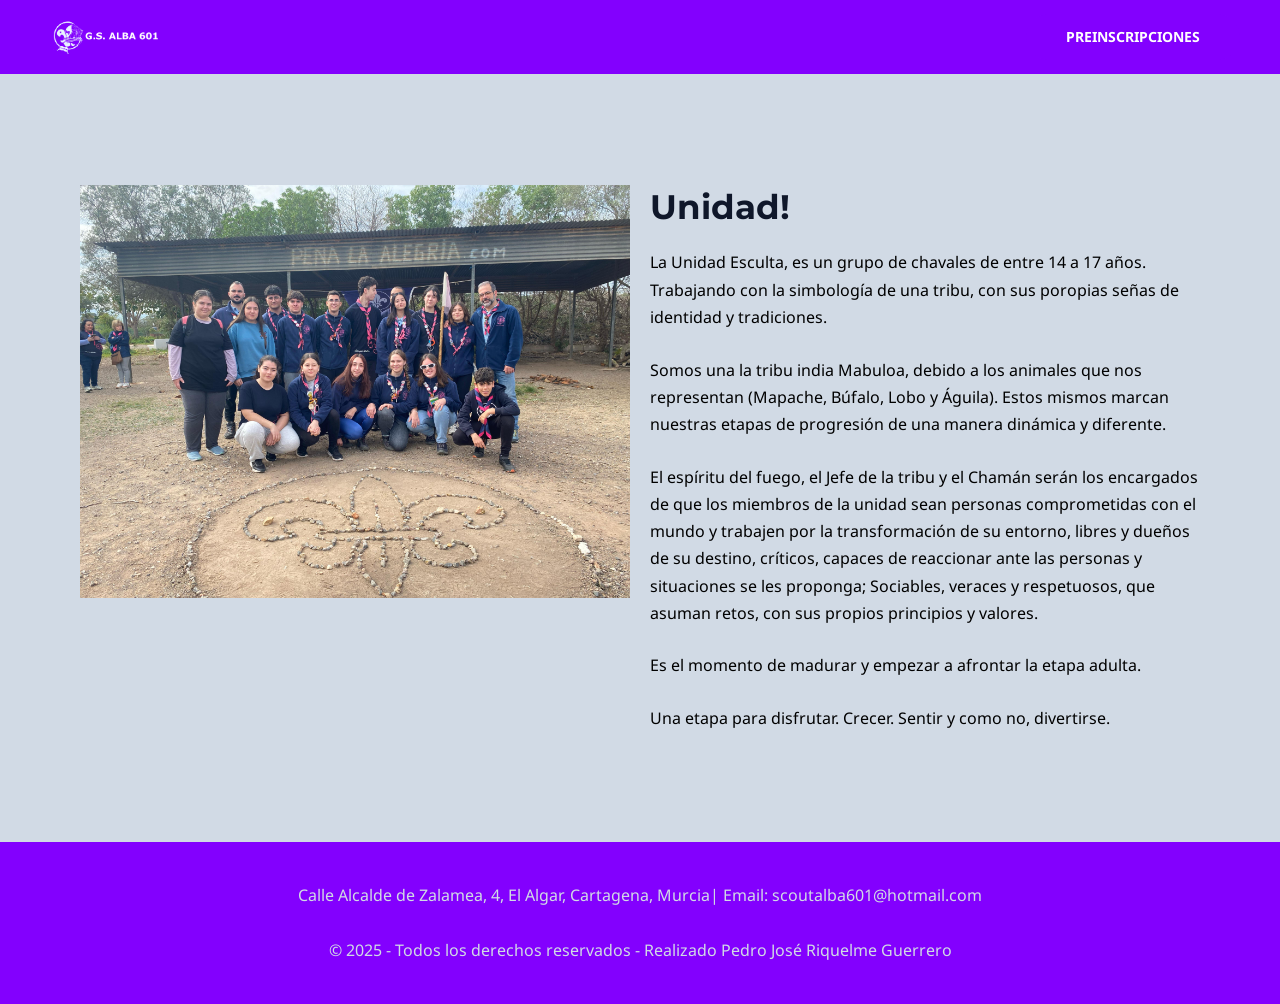
==== commit 10fb7dfc: "Initial commit" ====
--- a/Esculta Mabuloa/index.html
+++ b/Esculta Mabuloa/index.html
@@ -3336,9 +3336,9 @@
 													data-widget_type="image.default">
 													<div class="elementor-widget-container"> <img decoding="async"
 															width="845" height="653"
-															src="./images/2024-12-Captura-desde-2024-12-18-17-38-41.png"
+															src="./images/foto unidad.jpg"
 															class="attachment-large size-large wp-image-1307" alt=""
-															srcset="./images/2024-12-Captura-desde-2024-12-18-17-38-41.png 845w, ./images/2024-12-Captura-desde-2024-12-18-17-38-41-300x232.png 300w, ./images/2024-12-Captura-desde-2024-12-18-17-38-41-768x593.png 768w"
+															srcset="./images/foto unidad.jpg 845w, ./images/foto unidad.jpg 300w, ./images/foto unidad.jpg 768w"
 															sizes="(max-width: 845px) 100vw, 845px" /> </div>
 												</div>
 											</div>
@@ -3393,17 +3393,6 @@
 								<section id="block-7" class="widget widget_block widget_text">
 									<p class="has-text-align-center">Calle Alcalde de Zalamea, 4, El Algar, Cartagena,
 										Murcia| Email: scoutalba601@hotmail.com</p>
-								</section>
-								<section id="block-11" class="widget widget_block widget_text">
-									<p><strong>Colaboradores </strong></p>
-								</section>
-								<section id="block-12" class="widget widget_block widget_media_image">
-									<figure class="wp-block-image size-full"><img decoding="async" width="375"
-											height="211"
-											src="../logo autoescuela gloria.png"
-											alt="" class="wp-image-1320"
-											srcset="../logo autoescuela gloria.png 375w, ../logo autoescuela gloria.png 300w"
-											sizes="(max-width: 375px) 100vw, 375px" /></figure>
 								</section>
 							</aside>
 							<div class="ast-builder-layout-element ast-flex site-footer-focus-item ast-footer-copyright"
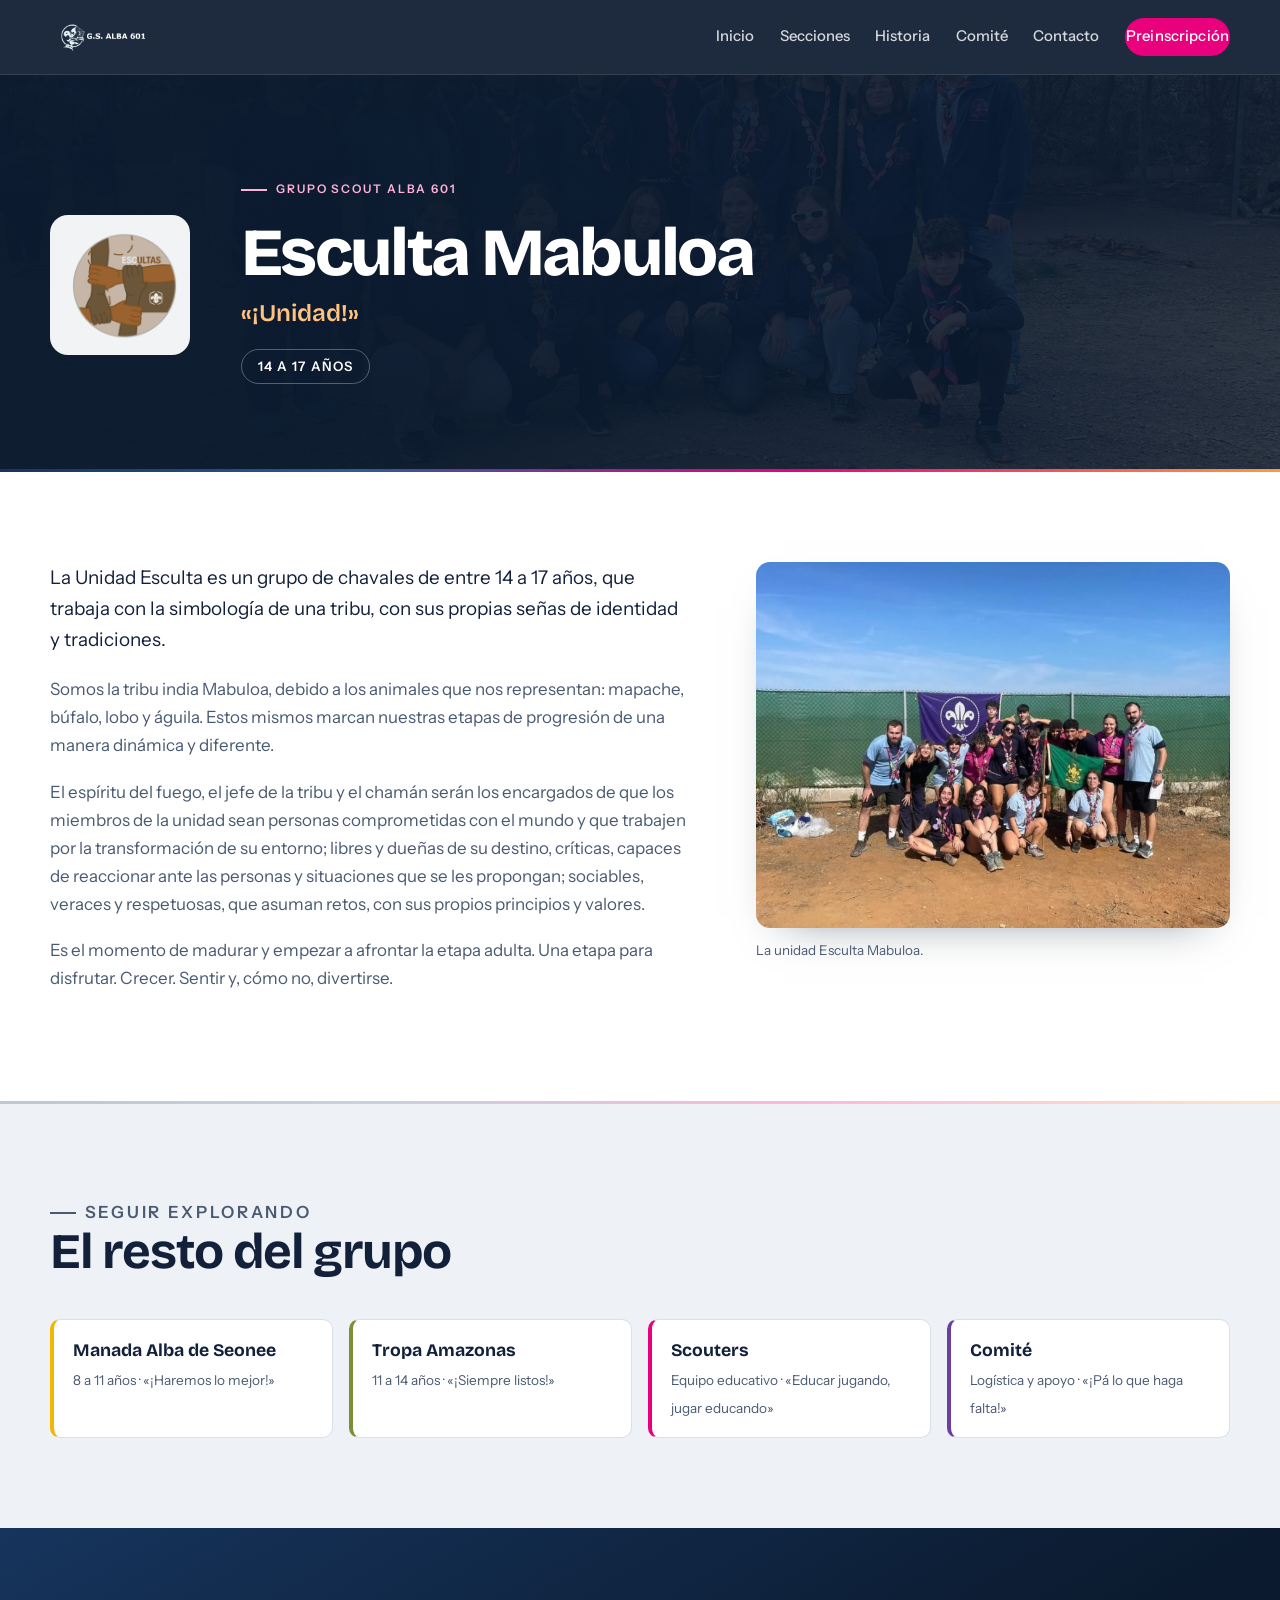
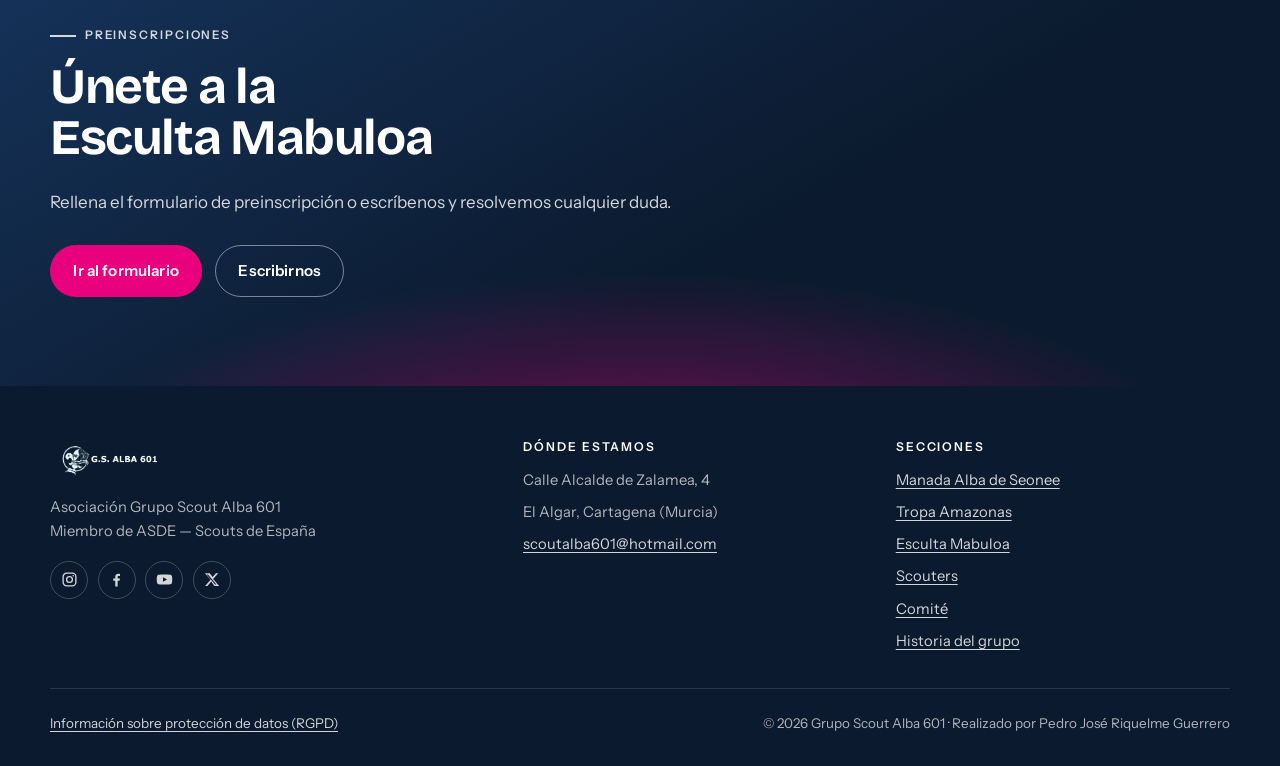
==== commit 5165af21: "Initial commit" ====
--- a/Esculta Mabuloa/index.html
+++ b/Esculta Mabuloa/index.html
@@ -1,3474 +1,157 @@
 <!DOCTYPE html>
 <html lang="es">
+<head>
+<meta charset="UTF-8">
+<meta name="viewport" content="width=device-width, initial-scale=1">
+<title>Esculta Mabuloa — Grupo Scout Alba 601</title>
+<meta name="description" content="La Esculta Mabuloa del Grupo Scout Alba 601: jóvenes de 14 a 17 años en El Algar, Cartagena.">
+<meta name="theme-color" content="#0b1a2e">
+<link rel="icon" href="../images/cropped-LOGO-WEB-1-e1734537390362-1-32x32.png" sizes="32x32">
+<link rel="apple-touch-icon" href="../images/cropped-LOGO-WEB-1-e1734537390362-1-180x180.png">
+<meta property="og:title" content="Esculta Mabuloa — Grupo Scout Alba 601">
+<meta property="og:description" content="La Esculta Mabuloa del Grupo Scout Alba 601: jóvenes de 14 a 17 años en El Algar, Cartagena.">
+<meta property="og:type" content="website">
+<link rel="preload" href="../assets/fuentes/bricolage-grotesque-latin-wght-normal.woff2" as="font" type="font/woff2" crossorigin>
+<link rel="stylesheet" href="../assets/estilo.css">
+</head>
+<body>
 
-<head>
-	<meta charset="UTF-8">
-	<meta name="viewport" content="width=device-width, initial-scale=1">
-	<link rel="profile" href="https://gmpg.org/xfn/11">
-	<title>Esculta Mabuloa</title>
-	<meta name='robots' content='max-image-preview:large' />
-	<style>
-		img:is([sizes="auto" i], [sizes^="auto," i]) {
-			contain-intrinsic-size: 3000px 1500px
-		}
-	</style>
-	<link rel='dns-prefetch' href='//fonts.googleapis.com' />
-	<link rel="alternate" type="application/rss+xml" title=" &raquo; Feed" href="http://localhost:10008/feed/" />
-	<link rel="alternate" type="application/rss+xml" title=" &raquo; Comments Feed"
-		href="http://localhost:10008/comments/feed/" />
-	<script>
-		window._wpemojiSettings = { "baseUrl": "https:\/\/s.w.org\/images\/core\/emoji\/15.0.3\/72x72\/", "ext": ".png", "svgUrl": "https:\/\/s.w.org\/images\/core\/emoji\/15.0.3\/svg\/", "svgExt": ".svg", "source": { "concatemoji": "http:\/\/localhost:10008\/wp-includes\/js\/wp-emoji-release.min.js?ver=6.7.1" } };
-		/*! This file is auto-generated */
-		!function (i, n) { var o, s, e; function c(e) { try { var t = { supportTests: e, timestamp: (new Date).valueOf() }; sessionStorage.setItem(o, JSON.stringify(t)) } catch (e) { } } function p(e, t, n) { e.clearRect(0, 0, e.canvas.width, e.canvas.height), e.fillText(t, 0, 0); var t = new Uint32Array(e.getImageData(0, 0, e.canvas.width, e.canvas.height).data), r = (e.clearRect(0, 0, e.canvas.width, e.canvas.height), e.fillText(n, 0, 0), new Uint32Array(e.getImageData(0, 0, e.canvas.width, e.canvas.height).data)); return t.every(function (e, t) { return e === r[t] }) } function u(e, t, n) { switch (t) { case "flag": return n(e, "\ud83c\udff3\ufe0f\u200d\u26a7\ufe0f", "\ud83c\udff3\ufe0f\u200b\u26a7\ufe0f") ? !1 : !n(e, "\ud83c\uddfa\ud83c\uddf3", "\ud83c\uddfa\u200b\ud83c\uddf3") && !n(e, "\ud83c\udff4\udb40\udc67\udb40\udc62\udb40\udc65\udb40\udc6e\udb40\udc67\udb40\udc7f", "\ud83c\udff4\u200b\udb40\udc67\u200b\udb40\udc62\u200b\udb40\udc65\u200b\udb40\udc6e\u200b\udb40\udc67\u200b\udb40\udc7f"); case "emoji": return !n(e, "\ud83d\udc26\u200d\u2b1b", "\ud83d\udc26\u200b\u2b1b") }return !1 } function f(e, t, n) { var r = "undefined" != typeof WorkerGlobalScope && self instanceof WorkerGlobalScope ? new OffscreenCanvas(300, 150) : i.createElement("canvas"), a = r.getContext("2d", { willReadFrequently: !0 }), o = (a.textBaseline = "top", a.font = "600 32px Arial", {}); return e.forEach(function (e) { o[e] = t(a, e, n) }), o } function t(e) { var t = i.createElement("script"); t.src = e, t.defer = !0, i.head.appendChild(t) } "undefined" != typeof Promise && (o = "wpEmojiSettingsSupports", s = ["flag", "emoji"], n.supports = { everything: !0, everythingExceptFlag: !0 }, e = new Promise(function (e) { i.addEventListener("DOMContentLoaded", e, { once: !0 }) }), new Promise(function (t) { var n = function () { try { var e = JSON.parse(sessionStorage.getItem(o)); if ("object" == typeof e && "number" == typeof e.timestamp && (new Date).valueOf() < e.timestamp + 604800 && "object" == typeof e.supportTests) return e.supportTests } catch (e) { } return null }(); if (!n) { if ("undefined" != typeof Worker && "undefined" != typeof OffscreenCanvas && "undefined" != typeof URL && URL.createObjectURL && "undefined" != typeof Blob) try { var e = "postMessage(" + f.toString() + "(" + [JSON.stringify(s), u.toString(), p.toString()].join(",") + "));", r = new Blob([e], { type: "text/javascript" }), a = new Worker(URL.createObjectURL(r), { name: "wpTestEmojiSupports" }); return void (a.onmessage = function (e) { c(n = e.data), a.terminate(), t(n) }) } catch (e) { } c(n = f(s, u, p)) } t(n) }).then(function (e) { for (var t in e) n.supports[t] = e[t], n.supports.everything = n.supports.everything && n.supports[t], "flag" !== t && (n.supports.everythingExceptFlag = n.supports.everythingExceptFlag && n.supports[t]); n.supports.everythingExceptFlag = n.supports.everythingExceptFlag && !n.supports.flag, n.DOMReady = !1, n.readyCallback = function () { n.DOMReady = !0 } }).then(function () { return e }).then(function () { var e; n.supports.everything || (n.readyCallback(), (e = n.source || {}).concatemoji ? t(e.concatemoji) : e.wpemoji && e.twemoji && (t(e.twemoji), t(e.wpemoji))) })) }((window, document), window._wpemojiSettings);
-	</script>
-	<link rel='stylesheet' id='astra-theme-css-css' href='./css/astra-assets-css-minified-main.min.css' media='all' />
-	<style id='astra-theme-css-inline-css'>
-		:root {
-			--ast-post-nav-space: 0;
-			--ast-container-default-xlg-padding: 6.67em;
-			--ast-container-default-lg-padding: 5.67em;
-			--ast-container-default-slg-padding: 4.34em;
-			--ast-container-default-md-padding: 3.34em;
-			--ast-container-default-sm-padding: 6.67em;
-			--ast-container-default-xs-padding: 2.4em;
-			--ast-container-default-xxs-padding: 1.4em;
-			--ast-code-block-background: #EEEEEE;
-			--ast-comment-inputs-background: #FAFAFA;
-			--ast-normal-container-width: 1200px;
-			--ast-narrow-container-width: 750px;
-			--ast-blog-title-font-weight: normal;
-			--ast-blog-meta-weight: inherit;
-		}
+<a class="saltar" href="#contenido">Saltar al contenido</a>
 
-		html {
-			font-size: 100%;
-		}
+<header class="cabecera">
+  <div class="contenedor cabecera__fila">
+    <a class="cabecera__logo" href="../index.html">
+      <img src="../images/2024-12-LOGO-WEB.png" alt="Grupo Scout Alba 601" width="600" height="210">
+    </a>
+    <button class="menu-btn" type="button" aria-expanded="false" aria-controls="menu-principal" aria-label="Abrir el menú">
+      <svg width="20" height="20" viewBox="0 0 24 24" fill="none" stroke="currentColor" stroke-width="2" stroke-linecap="round" aria-hidden="true">
+        <path d="M3 6h18M3 12h18M3 18h18"/>
+      </svg>
+    </button>
+    <nav class="nav" id="menu-principal" aria-label="Menú principal">
+      <a href="../index.html">Inicio</a>
+      <a href="../index.html#secciones">Secciones</a>
+      <a href="../index.html#historia">Historia</a>
+      <a href="../comite/index.html">Comité</a>
+      <a href="../index.html#contacto">Contacto</a>
+      <a class="boton boton--fucsia" href="https://forms.gle/SEJvqEN669FUae3N7" target="_blank" rel="noopener">Preinscripción</a>
+    </nav>
+  </div>
+</header>
 
-		a,
-		.page-title {
-			color: var(--ast-global-color-0);
-		}
+<main id="contenido">
 
-		a:hover,
-		a:focus {
-			color: var(--ast-global-color-1);
-		}
+  <section class="cabecera-seccion" style="--acento: var(--esculta);">
+    <img class="cabecera-seccion__foto" src="./images/foto%20unidad.jpg" alt="" width="1800" height="1350" fetchpriority="high">
+    <div class="contenedor cabecera-seccion__texto">
+      <img class="cabecera-seccion__insignia" src="../images/2024-12-insignia-escultas.png" alt="Insignia de la sección Esculta" width="256" height="256">
+      <div>
+        <p class="etiqueta etiqueta--claro">Grupo Scout Alba 601</p>
+        <h1>Esculta Mabuloa</h1>
+        <p class="cabecera-seccion__lema">«¡Unidad!»</p>
+        <p class="cabecera-seccion__edad">14 a 17 años</p>
+      </div>
+    </div>
+    <hr class="horizonte portada__horizonte">
+  </section>
 
-		body,
-		button,
-		input,
-		select,
-		textarea,
-		.ast-button,
-		.ast-custom-button {
-			font-family: 'Noto Sans', sans-serif;
-			font-weight: 400;
-			font-size: 16px;
-			font-size: 1rem;
-			line-height: var(--ast-body-line-height, 1.7em);
-		}
+  <section class="bloque">
+    <div class="contenedor seccion-cuerpo">
+      <div class="texto-largo revela">
+        <p>La Unidad Esculta es un grupo de chavales de entre 14 a 17 años, que trabaja con la simbología de una tribu, con sus propias señas de identidad y tradiciones.</p>
+        <p>Somos la tribu india Mabuloa, debido a los animales que nos representan: mapache, búfalo, lobo y águila. Estos mismos marcan nuestras etapas de progresión de una manera dinámica y diferente.</p>
+        <p>El espíritu del fuego, el jefe de la tribu y el chamán serán los encargados de que los miembros de la unidad sean personas comprometidas con el mundo y que trabajen por la transformación de su entorno; libres y dueñas de su destino, críticas, capaces de reaccionar ante las personas y situaciones que se les propongan; sociables, veraces y respetuosas, que asuman retos, con sus propios principios y valores.</p>
+        <p>Es el momento de madurar y empezar a afrontar la etapa adulta. Una etapa para disfrutar. Crecer. Sentir y, cómo no, divertirse.</p>
+      </div>
+      <figure class="revela">
+        <img src="./images/grupo.jpg" alt="La unidad Esculta Mabuloa." loading="lazy" width="768" height="593">
+        <figcaption>La unidad Esculta Mabuloa.</figcaption>
+      </figure>
+    </div>
+  </section>
 
-		blockquote {
-			color: var(--ast-global-color-3);
-		}
+  <hr class="horizonte horizonte--suave">
 
-		h1,
-		.entry-content h1,
-		h2,
-		.entry-content h2,
-		h3,
-		.entry-content h3,
-		h4,
-		.entry-content h4,
-		h5,
-		.entry-content h5,
-		h6,
-		.entry-content h6,
-		.site-title,
-		.site-title a {
-			font-family: 'Montserrat', sans-serif;
-			font-weight: 700;
-		}
+  <section class="bloque bloque--niebla">
+    <div class="contenedor">
+      <div class="bloque__cabeza revela">
+        <p class="etiqueta">Seguir explorando</p>
+        <h2>El resto del grupo</h2>
+      </div>
+      <div class="otras-secciones revela">
+        <a href="../manada%20de%20seonee/index.html" style="--acento: var(--manada);"><strong>Manada Alba de Seonee</strong><span>8 a 11 años · «¡Haremos lo mejor!»</span></a>
+        <a href="../tropa%20amazonas/index.html" style="--acento: var(--tropa);"><strong>Tropa Amazonas</strong><span>11 a 14 años · «¡Siempre listos!»</span></a>
+        <a href="../scouters/index.html" style="--acento: var(--amanecer);"><strong>Scouters</strong><span>Equipo educativo · «Educar jugando, jugar educando»</span></a>
+        <a href="../comite/index.html" style="--acento: #6b3fa0;"><strong>Comité</strong><span>Logística y apoyo · «¡Pá lo que haga falta!»</span></a>
+      </div>
+    </div>
+  </section>
 
-		.site-title {
-			font-size: 22px;
-			font-size: 1.375rem;
-			display: none;
-		}
+  <section class="bloque llamada">
+    <div class="contenedor revela">
+      <p class="etiqueta etiqueta--claro">Preinscripciones</p>
+      <h2>Únete a la Esculta Mabuloa</h2>
+      <p>Rellena el formulario de preinscripción o escríbenos y resolvemos cualquier duda.</p>
+      <div class="portada__acciones">
+        <a class="boton boton--fucsia" href="https://forms.gle/SEJvqEN669FUae3N7" target="_blank" rel="noopener">Ir al formulario</a>
+        <a class="boton boton--linea" href="mailto:scoutalba601@hotmail.com">Escribirnos</a>
+      </div>
+    </div>
+  </section>
 
-		header .custom-logo-link img {
-			max-width: 120px;
-			width: 120px;
-		}
+</main>
 
-		.astra-logo-svg {
-			width: 120px;
-		}
+<footer class="pie">
+  <div class="contenedor">
+    <div class="pie__rejilla">
+      <div>
+        <img class="pie__logo" src="../images/2024-12-LOGO-WEB.png" alt="Grupo Scout Alba 601" width="600" height="210" loading="lazy">
+        <p>Asociación Grupo Scout Alba 601<br>Miembro de ASDE — Scouts de España</p>
+        <div class="redes">
+          <a href="https://www.instagram.com/gsalba601?igsh=bjk0ZXlpY3FydnV0" target="_blank" rel="noopener" aria-label="Instagram">
+            <svg viewBox="0 0 24 24" fill="none" stroke="currentColor" stroke-width="1.9" aria-hidden="true"><rect x="3" y="3" width="18" height="18" rx="5"/><circle cx="12" cy="12" r="4.1"/><circle cx="17.3" cy="6.7" r="1.15" fill="currentColor" stroke="none"/></svg>
+          </a>
+          <a href="https://www.facebook.com/share/15bXGEmCcB/?mibextid=wwXIfr" target="_blank" rel="noopener" aria-label="Facebook">
+            <svg viewBox="0 0 24 24" fill="currentColor" aria-hidden="true"><path d="M13.6 22v-8.2h2.8l.42-3.2h-3.22V8.55c0-.93.26-1.56 1.6-1.56h1.71V4.13c-.3-.04-1.31-.13-2.5-.13-2.47 0-4.16 1.5-4.16 4.27v2.33H7.4v3.2h2.85V22h3.35z"/></svg>
+          </a>
+          <a href="https://www.youtube.com/@gruposcoutalba6013" target="_blank" rel="noopener" aria-label="YouTube">
+            <svg viewBox="0 0 24 24" fill="currentColor" aria-hidden="true"><path d="M22.5 7.3a2.75 2.75 0 0 0-1.93-1.95C18.85 4.9 12 4.9 12 4.9s-6.85 0-8.57.45A2.75 2.75 0 0 0 1.5 7.3C1.05 9.02 1.05 12 1.05 12s0 2.98.45 4.7a2.75 2.75 0 0 0 1.93 1.95c1.72.45 8.57.45 8.57.45s6.85 0 8.57-.45a2.75 2.75 0 0 0 1.93-1.95c.45-1.72.45-4.7.45-4.7s0-2.98-.45-4.7zM9.9 15.3V8.7l5.7 3.3-5.7 3.3z"/></svg>
+          </a>
+          <a href="https://x.com/gruposcoutalba?s=11&amp;t=n7w60iUgNT3MsKyUaM8Eiw" target="_blank" rel="noopener" aria-label="X">
+            <svg viewBox="0 0 24 24" fill="currentColor" aria-hidden="true"><path d="M18.24 3h3.3l-7.2 8.23L22.8 21h-6.63l-4.6-6.02L6.3 21H3l7.7-8.8L2.7 3h6.8l4.16 5.5L18.24 3zm-1.16 16.03h1.83L7.02 4.87H5.06l12.02 14.16z"/></svg>
+          </a>
+        </div>
+      </div>
 
-		.site-header .site-description {
-			font-size: 15px;
-			font-size: 0.9375rem;
-			display: none;
-		}
+      <div>
+        <h4>Dónde estamos</h4>
+        <ul>
+          <li>Calle Alcalde de Zalamea, 4</li>
+          <li>El Algar, Cartagena (Murcia)</li>
+          <li><a href="mailto:scoutalba601@hotmail.com">scoutalba601@hotmail.com</a></li>
+        </ul>
+      </div>
 
-		.entry-title {
-			font-size: 30px;
-			font-size: 1.875rem;
-		}
+      <div>
+        <h4>Secciones</h4>
+        <ul>
+          <li><a href="../manada%20de%20seonee/index.html">Manada Alba de Seonee</a></li>
+          <li><a href="../tropa%20amazonas/index.html">Tropa Amazonas</a></li>
+          <li><a href="../Esculta%20Mabuloa/index.html">Esculta Mabuloa</a></li>
+          <li><a href="../scouters/index.html">Scouters</a></li>
+          <li><a href="../comite/index.html">Comité</a></li>
+          <li><a href="../index.html#historia">Historia del grupo</a></li>
+        </ul>
+      </div>
+    </div>
 
-		.archive .ast-article-post .ast-article-inner,
-		.blog .ast-article-post .ast-article-inner,
-		.archive .ast-article-post .ast-article-inner:hover,
-		.blog .ast-article-post .ast-article-inner:hover {
-			overflow: hidden;
-		}
+    <div class="pie__legal">
+      <p style="margin:0;"><a href="../index.html#contacto">Información sobre protección de datos (RGPD)</a></p>
+      <p style="margin:0;">© 2026 Grupo Scout Alba 601 · Realizado por Pedro José Riquelme Guerrero</p>
+    </div>
+  </div>
+</footer>
 
-		h1,
-		.entry-content h1 {
-			font-size: 64px;
-			font-size: 4rem;
-			font-family: 'Montserrat', sans-serif;
-			line-height: 1.4em;
-		}
-
-		h2,
-		.entry-content h2 {
-			font-size: 34px;
-			font-size: 2.125rem;
-			font-family: 'Montserrat', sans-serif;
-			line-height: 1.3em;
-		}
-
-		h3,
-		.entry-content h3 {
-			font-size: 24px;
-			font-size: 1.5rem;
-			font-family: 'Montserrat', sans-serif;
-			line-height: 1.3em;
-		}
-
-		h4,
-		.entry-content h4 {
-			font-size: 20px;
-			font-size: 1.25rem;
-			line-height: 1.2em;
-			font-family: 'Montserrat', sans-serif;
-		}
-
-		h5,
-		.entry-content h5 {
-			font-size: 18px;
-			font-size: 1.125rem;
-			line-height: 1.2em;
-			font-family: 'Montserrat', sans-serif;
-		}
-
-		h6,
-		.entry-content h6 {
-			font-size: 15px;
-			font-size: 0.9375rem;
-			line-height: 1.25em;
-			font-family: 'Montserrat', sans-serif;
-		}
-
-		::selection {
-			background-color: var(--ast-global-color-0);
-			color: #ffffff;
-		}
-
-		body,
-		h1,
-		.entry-title a,
-		.entry-content h1,
-		h2,
-		.entry-content h2,
-		h3,
-		.entry-content h3,
-		h4,
-		.entry-content h4,
-		h5,
-		.entry-content h5,
-		h6,
-		.entry-content h6 {
-			color: var(--ast-global-color-3);
-		}
-
-		.tagcloud a:hover,
-		.tagcloud a:focus,
-		.tagcloud a.current-item {
-			color: #ffffff;
-			border-color: var(--ast-global-color-0);
-			background-color: var(--ast-global-color-0);
-		}
-
-		input:focus,
-		input[type="text"]:focus,
-		input[type="email"]:focus,
-		input[type="url"]:focus,
-		input[type="password"]:focus,
-		input[type="reset"]:focus,
-		input[type="search"]:focus,
-		textarea:focus {
-			border-color: var(--ast-global-color-0);
-		}
-
-		input[type="radio"]:checked,
-		input[type=reset],
-		input[type="checkbox"]:checked,
-		input[type="checkbox"]:hover:checked,
-		input[type="checkbox"]:focus:checked,
-		input[type=range]::-webkit-slider-thumb {
-			border-color: var(--ast-global-color-0);
-			background-color: var(--ast-global-color-0);
-			box-shadow: none;
-		}
-
-		.site-footer a:hover+.post-count,
-		.site-footer a:focus+.post-count {
-			background: var(--ast-global-color-0);
-			border-color: var(--ast-global-color-0);
-		}
-
-		.single .nav-links .nav-previous,
-		.single .nav-links .nav-next {
-			color: var(--ast-global-color-0);
-		}
-
-		.entry-meta,
-		.entry-meta * {
-			line-height: 1.45;
-			color: var(--ast-global-color-0);
-		}
-
-		.entry-meta a:not(.ast-button):hover,
-		.entry-meta a:not(.ast-button):hover *,
-		.entry-meta a:not(.ast-button):focus,
-		.entry-meta a:not(.ast-button):focus *,
-		.page-links>.page-link,
-		.page-links .page-link:hover,
-		.post-navigation a:hover {
-			color: var(--ast-global-color-1);
-		}
-
-		#cat option,
-		.secondary .calendar_wrap thead a,
-		.secondary .calendar_wrap thead a:visited {
-			color: var(--ast-global-color-0);
-		}
-
-		.secondary .calendar_wrap #today,
-		.ast-progress-val span {
-			background: var(--ast-global-color-0);
-		}
-
-		.secondary a:hover+.post-count,
-		.secondary a:focus+.post-count {
-			background: var(--ast-global-color-0);
-			border-color: var(--ast-global-color-0);
-		}
-
-		.calendar_wrap #today>a {
-			color: #ffffff;
-		}
-
-		.page-links .page-link,
-		.single .post-navigation a {
-			color: var(--ast-global-color-0);
-		}
-
-		.ast-search-menu-icon .search-form button.search-submit {
-			padding: 0 4px;
-		}
-
-		.ast-search-menu-icon form.search-form {
-			padding-right: 0;
-		}
-
-		.ast-search-menu-icon.slide-search input.search-field {
-			width: 0;
-		}
-
-		.ast-header-search .ast-search-menu-icon.ast-dropdown-active .search-form,
-		.ast-header-search .ast-search-menu-icon.ast-dropdown-active .search-field:focus {
-			transition: all 0.2s;
-		}
-
-		.search-form input.search-field:focus {
-			outline: none;
-		}
-
-		.wp-block-latest-posts>li>a {
-			color: var(--ast-global-color-2);
-		}
-
-		.widget-title,
-		.widget .wp-block-heading {
-			font-size: 22px;
-			font-size: 1.375rem;
-			color: var(--ast-global-color-3);
-		}
-
-		.ast-search-menu-icon.slide-search a:focus-visible:focus-visible,
-		.astra-search-icon:focus-visible,
-		#close:focus-visible,
-		a:focus-visible,
-		.ast-menu-toggle:focus-visible,
-		.site .skip-link:focus-visible,
-		.wp-block-loginout input:focus-visible,
-		.wp-block-search.wp-block-search__button-inside .wp-block-search__inside-wrapper,
-		.ast-header-navigation-arrow:focus-visible,
-		.woocommerce .wc-proceed-to-checkout>.checkout-button:focus-visible,
-		.woocommerce .woocommerce-MyAccount-navigation ul li a:focus-visible,
-		.ast-orders-table__row .ast-orders-table__cell:focus-visible,
-		.woocommerce .woocommerce-order-details .order-again>.button:focus-visible,
-		.woocommerce .woocommerce-message a.button.wc-forward:focus-visible,
-		.woocommerce #minus_qty:focus-visible,
-		.woocommerce #plus_qty:focus-visible,
-		a#ast-apply-coupon:focus-visible,
-		.woocommerce .woocommerce-info a:focus-visible,
-		.woocommerce .astra-shop-summary-wrap a:focus-visible,
-		.woocommerce a.wc-forward:focus-visible,
-		#ast-apply-coupon:focus-visible,
-		.woocommerce-js .woocommerce-mini-cart-item a.remove:focus-visible,
-		#close:focus-visible,
-		.button.search-submit:focus-visible,
-		#search_submit:focus,
-		.normal-search:focus-visible,
-		.ast-header-account-wrap:focus-visible,
-		.woocommerce .ast-on-card-button.ast-quick-view-trigger:focus {
-			outline-style: dotted;
-			outline-color: inherit;
-			outline-width: thin;
-		}
-
-		input:focus,
-		input[type="text"]:focus,
-		input[type="email"]:focus,
-		input[type="url"]:focus,
-		input[type="password"]:focus,
-		input[type="reset"]:focus,
-		input[type="search"]:focus,
-		input[type="number"]:focus,
-		textarea:focus,
-		.wp-block-search__input:focus,
-		[data-section="section-header-mobile-trigger"] .ast-button-wrap .ast-mobile-menu-trigger-minimal:focus,
-		.ast-mobile-popup-drawer.active .menu-toggle-close:focus,
-		.woocommerce-ordering select.orderby:focus,
-		#ast-scroll-top:focus,
-		#coupon_code:focus,
-		.woocommerce-page #comment:focus,
-		.woocommerce #reviews #respond input#submit:focus,
-		.woocommerce a.add_to_cart_button:focus,
-		.woocommerce .button.single_add_to_cart_button:focus,
-		.woocommerce .woocommerce-cart-form button:focus,
-		.woocommerce .woocommerce-cart-form__cart-item .quantity .qty:focus,
-		.woocommerce .woocommerce-billing-fields .woocommerce-billing-fields__field-wrapper .woocommerce-input-wrapper>.input-text:focus,
-		.woocommerce #order_comments:focus,
-		.woocommerce #place_order:focus,
-		.woocommerce .woocommerce-address-fields .woocommerce-address-fields__field-wrapper .woocommerce-input-wrapper>.input-text:focus,
-		.woocommerce .woocommerce-MyAccount-content form button:focus,
-		.woocommerce .woocommerce-MyAccount-content .woocommerce-EditAccountForm .woocommerce-form-row .woocommerce-Input.input-text:focus,
-		.woocommerce .ast-woocommerce-container .woocommerce-pagination ul.page-numbers li a:focus,
-		body #content .woocommerce form .form-row .select2-container--default .select2-selection--single:focus,
-		#ast-coupon-code:focus,
-		.woocommerce.woocommerce-js .quantity input[type=number]:focus,
-		.woocommerce-js .woocommerce-mini-cart-item .quantity input[type=number]:focus,
-		.woocommerce p#ast-coupon-trigger:focus {
-			border-style: dotted;
-			border-color: inherit;
-			border-width: thin;
-		}
-
-		input {
-			outline: none;
-		}
-
-		.site-logo-img img {
-			transition: all 0.2s linear;
-		}
-
-		body .ast-oembed-container * {
-			position: absolute;
-			top: 0;
-			width: 100%;
-			height: 100%;
-			left: 0;
-		}
-
-		body .wp-block-embed-pocket-casts .ast-oembed-container * {
-			position: unset;
-		}
-
-		.ast-single-post-featured-section+article {
-			margin-top: 2em;
-		}
-
-		.site-content .ast-single-post-featured-section img {
-			width: 100%;
-			overflow: hidden;
-			object-fit: cover;
-		}
-
-		.site>.ast-single-related-posts-container {
-			margin-top: 0;
-		}
-
-		@media (min-width: 922px) {
-			.ast-desktop .ast-container--narrow {
-				max-width: var(--ast-narrow-container-width);
-				margin: 0 auto;
-			}
-		}
-
-		.ast-page-builder-template .hentry {
-			margin: 0;
-		}
-
-		.ast-page-builder-template .site-content>.ast-container {
-			max-width: 100%;
-			padding: 0;
-		}
-
-		.ast-page-builder-template .site .site-content #primary {
-			padding: 0;
-			margin: 0;
-		}
-
-		.ast-page-builder-template .no-results {
-			text-align: center;
-			margin: 4em auto;
-		}
-
-		.ast-page-builder-template .ast-pagination {
-			padding: 2em;
-		}
-
-		.ast-page-builder-template .entry-header.ast-no-title.ast-no-thumbnail {
-			margin-top: 0;
-		}
-
-		.ast-page-builder-template .entry-header.ast-header-without-markup {
-			margin-top: 0;
-			margin-bottom: 0;
-		}
-
-		.ast-page-builder-template .entry-header.ast-no-title.ast-no-meta {
-			margin-bottom: 0;
-		}
-
-		.ast-page-builder-template.single .post-navigation {
-			padding-bottom: 2em;
-		}
-
-		.ast-page-builder-template.single-post .site-content>.ast-container {
-			max-width: 100%;
-		}
-
-		.ast-page-builder-template .entry-header {
-			margin-top: 4em;
-			margin-left: auto;
-			margin-right: auto;
-			padding-left: 20px;
-			padding-right: 20px;
-		}
-
-		.single.ast-page-builder-template .entry-header {
-			padding-left: 20px;
-			padding-right: 20px;
-		}
-
-		.ast-page-builder-template .ast-archive-description {
-			margin: 4em auto 0;
-			padding-left: 20px;
-			padding-right: 20px;
-		}
-
-		.ast-page-builder-template.ast-no-sidebar .entry-content .alignwide {
-			margin-left: 0;
-			margin-right: 0;
-		}
-
-		@media (max-width:921.9px) {
-			#ast-desktop-header {
-				display: none;
-			}
-		}
-
-		@media (min-width:922px) {
-			#ast-mobile-header {
-				display: none;
-			}
-		}
-
-		.wp-block-buttons.aligncenter {
-			justify-content: center;
-		}
-
-		.wp-block-buttons .wp-block-button.is-style-outline .wp-block-button__link.wp-element-button,
-		.ast-outline-button,
-		.wp-block-uagb-buttons-child .uagb-buttons-repeater.ast-outline-button {
-			border-top-width: 2px;
-			border-right-width: 2px;
-			border-bottom-width: 2px;
-			border-left-width: 2px;
-			font-family: inherit;
-			font-weight: 700;
-			font-size: 14px;
-			font-size: 0.875rem;
-			line-height: 1em;
-			border-top-left-radius: 30px;
-			border-top-right-radius: 30px;
-			border-bottom-right-radius: 30px;
-			border-bottom-left-radius: 30px;
-		}
-
-		.wp-block-button .wp-block-button__link.wp-element-button.is-style-outline:not(.has-background),
-		.wp-block-button.is-style-outline>.wp-block-button__link.wp-element-button:not(.has-background),
-		.ast-outline-button {
-			background-color: transparent;
-		}
-
-		.entry-content[data-ast-blocks-layout]>figure {
-			margin-bottom: 1em;
-		}
-
-		@media (max-width:921px) {
-
-			.ast-separate-container #primary,
-			.ast-separate-container #secondary {
-				padding: 1.5em 0;
-			}
-
-			#primary,
-			#secondary {
-				padding: 1.5em 0;
-				margin: 0;
-			}
-
-			.ast-left-sidebar #content>.ast-container {
-				display: flex;
-				flex-direction: column-reverse;
-				width: 100%;
-			}
-
-			.ast-separate-container .ast-article-post,
-			.ast-separate-container .ast-article-single {
-				padding: 1.5em 2.14em;
-			}
-
-			.ast-author-box img.avatar {
-				margin: 20px 0 0 0;
-			}
-		}
-
-		@media (min-width:922px) {
-
-			.ast-separate-container.ast-right-sidebar #primary,
-			.ast-separate-container.ast-left-sidebar #primary {
-				border: 0;
-			}
-
-			.search-no-results.ast-separate-container #primary {
-				margin-bottom: 4em;
-			}
-		}
-
-		.elementor-button-wrapper .elementor-button {
-			border-style: solid;
-			text-decoration: none;
-			border-top-width: 0;
-			border-right-width: 0;
-			border-left-width: 0;
-			border-bottom-width: 0;
-		}
-
-		body .elementor-button.elementor-size-sm,
-		body .elementor-button.elementor-size-xs,
-		body .elementor-button.elementor-size-md,
-		body .elementor-button.elementor-size-lg,
-		body .elementor-button.elementor-size-xl,
-		body .elementor-button {
-			border-top-left-radius: 30px;
-			border-top-right-radius: 30px;
-			border-bottom-right-radius: 30px;
-			border-bottom-left-radius: 30px;
-			padding-top: 17px;
-			padding-right: 40px;
-			padding-bottom: 17px;
-			padding-left: 40px;
-		}
-
-		.elementor-button-wrapper .elementor-button {
-			border-color: var(--ast-global-color-0);
-			background-color: var(--ast-global-color-0);
-		}
-
-		.elementor-button-wrapper .elementor-button:hover,
-		.elementor-button-wrapper .elementor-button:focus {
-			color: #ffffff;
-			background-color: var(--ast-global-color-1);
-			border-color: var(--ast-global-color-1);
-		}
-
-		.wp-block-button .wp-block-button__link,
-		.elementor-button-wrapper .elementor-button,
-		.elementor-button-wrapper .elementor-button:visited {
-			color: #ffffff;
-		}
-
-		.elementor-button-wrapper .elementor-button {
-			font-weight: 700;
-			font-size: 14px;
-			font-size: 0.875rem;
-			line-height: 1em;
-			text-transform: uppercase;
-		}
-
-		body .elementor-button.elementor-size-sm,
-		body .elementor-button.elementor-size-xs,
-		body .elementor-button.elementor-size-md,
-		body .elementor-button.elementor-size-lg,
-		body .elementor-button.elementor-size-xl,
-		body .elementor-button {
-			font-size: 14px;
-			font-size: 0.875rem;
-		}
-
-		.wp-block-button .wp-block-button__link:hover,
-		.wp-block-button .wp-block-button__link:focus {
-			color: #ffffff;
-			background-color: var(--ast-global-color-1);
-			border-color: var(--ast-global-color-1);
-		}
-
-		.elementor-widget-heading h1.elementor-heading-title {
-			line-height: 1.4em;
-		}
-
-		.elementor-widget-heading h2.elementor-heading-title {
-			line-height: 1.3em;
-		}
-
-		.elementor-widget-heading h3.elementor-heading-title {
-			line-height: 1.3em;
-		}
-
-		.elementor-widget-heading h4.elementor-heading-title {
-			line-height: 1.2em;
-		}
-
-		.elementor-widget-heading h5.elementor-heading-title {
-			line-height: 1.2em;
-		}
-
-		.elementor-widget-heading h6.elementor-heading-title {
-			line-height: 1.25em;
-		}
-
-		.wp-block-button .wp-block-button__link,
-		.wp-block-search .wp-block-search__button,
-		body .wp-block-file .wp-block-file__button {
-			border-color: var(--ast-global-color-0);
-			background-color: var(--ast-global-color-0);
-			color: #ffffff;
-			font-family: inherit;
-			font-weight: 700;
-			line-height: 1em;
-			text-transform: uppercase;
-			font-size: 14px;
-			font-size: 0.875rem;
-			border-top-left-radius: 30px;
-			border-top-right-radius: 30px;
-			border-bottom-right-radius: 30px;
-			border-bottom-left-radius: 30px;
-			padding-top: 17px;
-			padding-right: 40px;
-			padding-bottom: 17px;
-			padding-left: 40px;
-		}
-
-		.menu-toggle,
-		button,
-		.ast-button,
-		.ast-custom-button,
-		.button,
-		input#submit,
-		input[type="button"],
-		input[type="submit"],
-		input[type="reset"],
-		form[CLASS*="wp-block-search__"].wp-block-search .wp-block-search__inside-wrapper .wp-block-search__button,
-		body .wp-block-file .wp-block-file__button,
-		.woocommerce-js a.button,
-		.woocommerce button.button,
-		.woocommerce .woocommerce-message a.button,
-		.woocommerce #respond input#submit.alt,
-		.woocommerce input.button.alt,
-		.woocommerce input.button,
-		.woocommerce input.button:disabled,
-		.woocommerce input.button:disabled[disabled],
-		.woocommerce input.button:disabled:hover,
-		.woocommerce input.button:disabled[disabled]:hover,
-		.woocommerce #respond input#submit,
-		.woocommerce button.button.alt.disabled,
-		.wc-block-grid__products .wc-block-grid__product .wp-block-button__link,
-		.wc-block-grid__product-onsale,
-		[CLASS*="wc-block"] button,
-		.woocommerce-js .astra-cart-drawer .astra-cart-drawer-content .woocommerce-mini-cart__buttons .button:not(.checkout):not(.ast-continue-shopping),
-		.woocommerce-js .astra-cart-drawer .astra-cart-drawer-content .woocommerce-mini-cart__buttons a.checkout,
-		.woocommerce button.button.alt.disabled.wc-variation-selection-needed,
-		[CLASS*="wc-block"] .wc-block-components-button {
-			border-style: solid;
-			border-top-width: 0;
-			border-right-width: 0;
-			border-left-width: 0;
-			border-bottom-width: 0;
-			color: #ffffff;
-			border-color: var(--ast-global-color-0);
-			background-color: var(--ast-global-color-0);
-			padding-top: 17px;
-			padding-right: 40px;
-			padding-bottom: 17px;
-			padding-left: 40px;
-			font-family: inherit;
-			font-weight: 700;
-			font-size: 14px;
-			font-size: 0.875rem;
-			line-height: 1em;
-			text-transform: uppercase;
-			border-top-left-radius: 30px;
-			border-top-right-radius: 30px;
-			border-bottom-right-radius: 30px;
-			border-bottom-left-radius: 30px;
-		}
-
-		button:focus,
-		.menu-toggle:hover,
-		button:hover,
-		.ast-button:hover,
-		.ast-custom-button:hover .button:hover,
-		.ast-custom-button:hover,
-		input[type=reset]:hover,
-		input[type=reset]:focus,
-		input#submit:hover,
-		input#submit:focus,
-		input[type="button"]:hover,
-		input[type="button"]:focus,
-		input[type="submit"]:hover,
-		input[type="submit"]:focus,
-		form[CLASS*="wp-block-search__"].wp-block-search .wp-block-search__inside-wrapper .wp-block-search__button:hover,
-		form[CLASS*="wp-block-search__"].wp-block-search .wp-block-search__inside-wrapper .wp-block-search__button:focus,
-		body .wp-block-file .wp-block-file__button:hover,
-		body .wp-block-file .wp-block-file__button:focus,
-		.woocommerce-js a.button:hover,
-		.woocommerce button.button:hover,
-		.woocommerce .woocommerce-message a.button:hover,
-		.woocommerce #respond input#submit:hover,
-		.woocommerce #respond input#submit.alt:hover,
-		.woocommerce input.button.alt:hover,
-		.woocommerce input.button:hover,
-		.woocommerce button.button.alt.disabled:hover,
-		.wc-block-grid__products .wc-block-grid__product .wp-block-button__link:hover,
-		[CLASS*="wc-block"] button:hover,
-		.woocommerce-js .astra-cart-drawer .astra-cart-drawer-content .woocommerce-mini-cart__buttons .button:not(.checkout):not(.ast-continue-shopping):hover,
-		.woocommerce-js .astra-cart-drawer .astra-cart-drawer-content .woocommerce-mini-cart__buttons a.checkout:hover,
-		.woocommerce button.button.alt.disabled.wc-variation-selection-needed:hover,
-		[CLASS*="wc-block"] .wc-block-components-button:hover,
-		[CLASS*="wc-block"] .wc-block-components-button:focus {
-			color: #ffffff;
-			background-color: var(--ast-global-color-1);
-			border-color: var(--ast-global-color-1);
-		}
-
-		@media (max-width:921px) {
-			.ast-mobile-header-stack .main-header-bar .ast-search-menu-icon {
-				display: inline-block;
-			}
-
-			.ast-header-break-point.ast-header-custom-item-outside .ast-mobile-header-stack .main-header-bar .ast-search-icon {
-				margin: 0;
-			}
-
-			.ast-comment-avatar-wrap img {
-				max-width: 2.5em;
-			}
-
-			.ast-comment-meta {
-				padding: 0 1.8888em 1.3333em;
-			}
-
-			.ast-separate-container .ast-comment-list li.depth-1 {
-				padding: 1.5em 2.14em;
-			}
-
-			.ast-separate-container .comment-respond {
-				padding: 2em 2.14em;
-			}
-		}
-
-		@media (min-width:544px) {
-			.ast-container {
-				max-width: 100%;
-			}
-		}
-
-		@media (max-width:544px) {
-
-			.ast-separate-container .ast-article-post,
-			.ast-separate-container .ast-article-single,
-			.ast-separate-container .comments-title,
-			.ast-separate-container .ast-archive-description {
-				padding: 1.5em 1em;
-			}
-
-			.ast-separate-container #content .ast-container {
-				padding-left: 0.54em;
-				padding-right: 0.54em;
-			}
-
-			.ast-separate-container .ast-comment-list .bypostauthor {
-				padding: .5em;
-			}
-
-			.ast-search-menu-icon.ast-dropdown-active .search-field {
-				width: 170px;
-			}
-		}
-
-		#ast-mobile-header .ast-site-header-cart-li a {
-			pointer-events: none;
-		}
-
-		body,
-		.ast-separate-container {
-			background-color: var(--ast-global-color-4);
-			background-image: none;
-		}
-
-		@media (max-width:921px) {
-			.site-title {
-				display: none;
-			}
-
-			.site-header .site-description {
-				display: none;
-			}
-
-			h1,
-			.entry-content h1 {
-				font-size: 44px;
-			}
-
-			h2,
-			.entry-content h2 {
-				font-size: 32px;
-			}
-
-			h3,
-			.entry-content h3 {
-				font-size: 20px;
-			}
-		}
-
-		@media (max-width:544px) {
-			.widget-title {
-				font-size: 21px;
-				font-size: 1.4rem;
-			}
-
-			body,
-			button,
-			input,
-			select,
-			textarea,
-			.ast-button,
-			.ast-custom-button {
-				font-size: 15px;
-				font-size: 0.9375rem;
-			}
-
-			#secondary,
-			#secondary button,
-			#secondary input,
-			#secondary select,
-			#secondary textarea {
-				font-size: 15px;
-				font-size: 0.9375rem;
-			}
-
-			.site-title {
-				font-size: 20px;
-				font-size: 1.25rem;
-				display: none;
-			}
-
-			.site-header .site-description {
-				font-size: 14px;
-				font-size: 0.875rem;
-				display: none;
-			}
-
-			h1,
-			.entry-content h1 {
-				font-size: 30px;
-			}
-
-			h2,
-			.entry-content h2 {
-				font-size: 24px;
-			}
-
-			h3,
-			.entry-content h3 {
-				font-size: 20px;
-			}
-
-			h4,
-			.entry-content h4 {
-				font-size: 19px;
-				font-size: 1.1875rem;
-			}
-
-			h5,
-			.entry-content h5 {
-				font-size: 16px;
-				font-size: 1rem;
-			}
-
-			h6,
-			.entry-content h6 {
-				font-size: 15px;
-				font-size: 0.9375rem;
-			}
-
-			header .custom-logo-link img,
-			.ast-header-break-point .site-branding img,
-			.ast-header-break-point .custom-logo-link img {
-				max-width: 100px;
-				width: 100px;
-			}
-
-			.astra-logo-svg {
-				width: 100px;
-			}
-
-			.ast-header-break-point .site-logo-img .custom-mobile-logo-link img {
-				max-width: 100px;
-			}
-		}
-
-		@media (max-width:921px) {
-			html {
-				font-size: 91.2%;
-			}
-		}
-
-		@media (max-width:544px) {
-			html {
-				font-size: 100%;
-			}
-		}
-
-		@media (min-width:922px) {
-			.ast-container {
-				max-width: 1240px;
-			}
-		}
-
-		@media (min-width:922px) {
-			.site-content .ast-container {
-				display: flex;
-			}
-		}
-
-		@media (max-width:921px) {
-			.site-content .ast-container {
-				flex-direction: column;
-			}
-		}
-
-		@media (min-width:922px) {
-
-			.main-header-menu .sub-menu .menu-item.ast-left-align-sub-menu:hover>.sub-menu,
-			.main-header-menu .sub-menu .menu-item.ast-left-align-sub-menu.focus>.sub-menu {
-				margin-left: -0px;
-			}
-		}
-
-		.site .comments-area {
-			padding-bottom: 3em;
-		}
-
-		.wp-block-file {
-			display: flex;
-			align-items: center;
-			flex-wrap: wrap;
-			justify-content: space-between;
-		}
-
-		.wp-block-pullquote {
-			border: none;
-		}
-
-		.wp-block-pullquote blockquote::before {
-			content: "\201D";
-			font-family: "Helvetica", sans-serif;
-			display: flex;
-			transform: rotate(180deg);
-			font-size: 6rem;
-			font-style: normal;
-			line-height: 1;
-			font-weight: bold;
-			align-items: center;
-			justify-content: center;
-		}
-
-		.has-text-align-right>blockquote::before {
-			justify-content: flex-start;
-		}
-
-		.has-text-align-left>blockquote::before {
-			justify-content: flex-end;
-		}
-
-		figure.wp-block-pullquote.is-style-solid-color blockquote {
-			max-width: 100%;
-			text-align: inherit;
-		}
-
-		:root {
-			--wp--custom--ast-default-block-top-padding: 2em;
-			--wp--custom--ast-default-block-right-padding: 2em;
-			--wp--custom--ast-default-block-bottom-padding: 2em;
-			--wp--custom--ast-default-block-left-padding: 2em;
-			--wp--custom--ast-container-width: 1200px;
-			--wp--custom--ast-content-width-size: 1200px;
-			--wp--custom--ast-wide-width-size: calc(1200px + var(--wp--custom--ast-default-block-left-padding) + var(--wp--custom--ast-default-block-right-padding));
-		}
-
-		.ast-narrow-container {
-			--wp--custom--ast-content-width-size: 750px;
-			--wp--custom--ast-wide-width-size: 750px;
-		}
-
-		@media(max-width: 921px) {
-			:root {
-				--wp--custom--ast-default-block-top-padding: 2em;
-				--wp--custom--ast-default-block-right-padding: 2em;
-				--wp--custom--ast-default-block-bottom-padding: 2em;
-				--wp--custom--ast-default-block-left-padding: 2em;
-			}
-		}
-
-		@media(max-width: 544px) {
-			:root {
-				--wp--custom--ast-default-block-top-padding: 2em;
-				--wp--custom--ast-default-block-right-padding: 2em;
-				--wp--custom--ast-default-block-bottom-padding: 2em;
-				--wp--custom--ast-default-block-left-padding: 2em;
-			}
-		}
-
-		.entry-content>.wp-block-group,
-		.entry-content>.wp-block-cover,
-		.entry-content>.wp-block-columns {
-			padding-top: var(--wp--custom--ast-default-block-top-padding);
-			padding-right: var(--wp--custom--ast-default-block-right-padding);
-			padding-bottom: var(--wp--custom--ast-default-block-bottom-padding);
-			padding-left: var(--wp--custom--ast-default-block-left-padding);
-		}
-
-		.ast-plain-container.ast-no-sidebar .entry-content>.alignfull,
-		.ast-page-builder-template .ast-no-sidebar .entry-content>.alignfull {
-			margin-left: calc(-50vw + 50%);
-			margin-right: calc(-50vw + 50%);
-			max-width: 100vw;
-			width: 100vw;
-		}
-
-		.ast-plain-container.ast-no-sidebar .entry-content .alignfull .alignfull,
-		.ast-page-builder-template.ast-no-sidebar .entry-content .alignfull .alignfull,
-		.ast-plain-container.ast-no-sidebar .entry-content .alignfull .alignwide,
-		.ast-page-builder-template.ast-no-sidebar .entry-content .alignfull .alignwide,
-		.ast-plain-container.ast-no-sidebar .entry-content .alignwide .alignfull,
-		.ast-page-builder-template.ast-no-sidebar .entry-content .alignwide .alignfull,
-		.ast-plain-container.ast-no-sidebar .entry-content .alignwide .alignwide,
-		.ast-page-builder-template.ast-no-sidebar .entry-content .alignwide .alignwide,
-		.ast-plain-container.ast-no-sidebar .entry-content .wp-block-column .alignfull,
-		.ast-page-builder-template.ast-no-sidebar .entry-content .wp-block-column .alignfull,
-		.ast-plain-container.ast-no-sidebar .entry-content .wp-block-column .alignwide,
-		.ast-page-builder-template.ast-no-sidebar .entry-content .wp-block-column .alignwide {
-			margin-left: auto;
-			margin-right: auto;
-			width: 100%;
-		}
-
-		[data-ast-blocks-layout] .wp-block-separator:not(.is-style-dots) {
-			height: 0;
-		}
-
-		[data-ast-blocks-layout] .wp-block-separator {
-			margin: 20px auto;
-		}
-
-		[data-ast-blocks-layout] .wp-block-separator:not(.is-style-wide):not(.is-style-dots) {
-			max-width: 100px;
-		}
-
-		[data-ast-blocks-layout] .wp-block-separator.has-background {
-			padding: 0;
-		}
-
-		.entry-content[data-ast-blocks-layout]>* {
-			max-width: var(--wp--custom--ast-content-width-size);
-			margin-left: auto;
-			margin-right: auto;
-		}
-
-		.entry-content[data-ast-blocks-layout]>.alignwide {
-			max-width: var(--wp--custom--ast-wide-width-size);
-		}
-
-		.entry-content[data-ast-blocks-layout] .alignfull {
-			max-width: none;
-		}
-
-		.entry-content .wp-block-columns {
-			margin-bottom: 0;
-		}
-
-		blockquote {
-			margin: 1.5em;
-			border-color: rgba(0, 0, 0, 0.05);
-		}
-
-		.wp-block-quote:not(.has-text-align-right):not(.has-text-align-center) {
-			border-left: 5px solid rgba(0, 0, 0, 0.05);
-		}
-
-		.has-text-align-right>blockquote,
-		blockquote.has-text-align-right {
-			border-right: 5px solid rgba(0, 0, 0, 0.05);
-		}
-
-		.has-text-align-left>blockquote,
-		blockquote.has-text-align-left {
-			border-left: 5px solid rgba(0, 0, 0, 0.05);
-		}
-
-		.wp-block-site-tagline,
-		.wp-block-latest-posts .read-more {
-			margin-top: 15px;
-		}
-
-		.wp-block-loginout p label {
-			display: block;
-		}
-
-		.wp-block-loginout p:not(.login-remember):not(.login-submit) input {
-			width: 100%;
-		}
-
-		.wp-block-loginout input:focus {
-			border-color: transparent;
-		}
-
-		.wp-block-loginout input:focus {
-			outline: thin dotted;
-		}
-
-		.entry-content .wp-block-media-text .wp-block-media-text__content {
-			padding: 0 0 0 8%;
-		}
-
-		.entry-content .wp-block-media-text.has-media-on-the-right .wp-block-media-text__content {
-			padding: 0 8% 0 0;
-		}
-
-		.entry-content .wp-block-media-text.has-background .wp-block-media-text__content {
-			padding: 8%;
-		}
-
-		.entry-content .wp-block-cover:not([class*="background-color"]) .wp-block-cover__inner-container,
-		.entry-content .wp-block-cover:not([class*="background-color"]) .wp-block-cover-image-text,
-		.entry-content .wp-block-cover:not([class*="background-color"]) .wp-block-cover-text,
-		.entry-content .wp-block-cover-image:not([class*="background-color"]) .wp-block-cover__inner-container,
-		.entry-content .wp-block-cover-image:not([class*="background-color"]) .wp-block-cover-image-text,
-		.entry-content .wp-block-cover-image:not([class*="background-color"]) .wp-block-cover-text {
-			color: var(--ast-global-color-5);
-		}
-
-		.wp-block-loginout .login-remember input {
-			width: 1.1rem;
-			height: 1.1rem;
-			margin: 0 5px 4px 0;
-			vertical-align: middle;
-		}
-
-		.wp-block-latest-posts>li>*:first-child,
-		.wp-block-latest-posts:not(.is-grid)>li:first-child {
-			margin-top: 0;
-		}
-
-		.entry-content>.wp-block-buttons,
-		.entry-content>.wp-block-uagb-buttons {
-			margin-bottom: 1.5em;
-		}
-
-		.wp-block-search__inside-wrapper .wp-block-search__input {
-			padding: 0 10px;
-			color: var(--ast-global-color-3);
-			background: var(--ast-global-color-5);
-			border-color: var(--ast-border-color);
-		}
-
-		.wp-block-latest-posts .read-more {
-			margin-bottom: 1.5em;
-		}
-
-		.wp-block-search__no-button .wp-block-search__inside-wrapper .wp-block-search__input {
-			padding-top: 5px;
-			padding-bottom: 5px;
-		}
-
-		.wp-block-latest-posts .wp-block-latest-posts__post-date,
-		.wp-block-latest-posts .wp-block-latest-posts__post-author {
-			font-size: 1rem;
-		}
-
-		.wp-block-latest-posts>li>*,
-		.wp-block-latest-posts:not(.is-grid)>li {
-			margin-top: 12px;
-			margin-bottom: 12px;
-		}
-
-		.ast-page-builder-template .entry-content[data-ast-blocks-layout]>*,
-		.ast-page-builder-template .entry-content[data-ast-blocks-layout]>.alignfull:not(.wp-block-group)>* {
-			max-width: none;
-		}
-
-		.ast-page-builder-template .entry-content[data-ast-blocks-layout]>.alignwide>* {
-			max-width: var(--wp--custom--ast-wide-width-size);
-		}
-
-		.ast-page-builder-template .entry-content[data-ast-blocks-layout]>.inherit-container-width>*,
-		.ast-page-builder-template .entry-content[data-ast-blocks-layout]>*:not(.wp-block-group)>*,
-		.entry-content[data-ast-blocks-layout]>.wp-block-cover .wp-block-cover__inner-container {
-			max-width: var(--wp--custom--ast-content-width-size);
-			margin-left: auto;
-			margin-right: auto;
-		}
-
-		.entry-content[data-ast-blocks-layout] .wp-block-cover:not(.alignleft):not(.alignright) {
-			width: auto;
-		}
-
-		@media(max-width: 1200px) {
-
-			.ast-separate-container .entry-content>.alignfull,
-			.ast-separate-container .entry-content[data-ast-blocks-layout]>.alignwide,
-			.ast-plain-container .entry-content[data-ast-blocks-layout]>.alignwide,
-			.ast-plain-container .entry-content .alignfull {
-				margin-left: calc(-1 * min(var(--ast-container-default-xlg-padding), 20px));
-				margin-right: calc(-1 * min(var(--ast-container-default-xlg-padding), 20px));
-			}
-		}
-
-		@media(min-width: 1201px) {
-			.ast-separate-container .entry-content>.alignfull {
-				margin-left: calc(-1 * var(--ast-container-default-xlg-padding));
-				margin-right: calc(-1 * var(--ast-container-default-xlg-padding));
-			}
-
-			.ast-separate-container .entry-content[data-ast-blocks-layout]>.alignwide,
-			.ast-plain-container .entry-content[data-ast-blocks-layout]>.alignwide {
-				margin-left: calc(-1 * var(--wp--custom--ast-default-block-left-padding));
-				margin-right: calc(-1 * var(--wp--custom--ast-default-block-right-padding));
-			}
-		}
-
-		@media(min-width: 921px) {
-
-			.ast-separate-container .entry-content .wp-block-group.alignwide:not(.inherit-container-width)> :where(:not(.alignleft):not(.alignright)),
-			.ast-plain-container .entry-content .wp-block-group.alignwide:not(.inherit-container-width)> :where(:not(.alignleft):not(.alignright)) {
-				max-width: calc(var(--wp--custom--ast-content-width-size) + 80px);
-			}
-
-			.ast-plain-container.ast-right-sidebar .entry-content[data-ast-blocks-layout] .alignfull,
-			.ast-plain-container.ast-left-sidebar .entry-content[data-ast-blocks-layout] .alignfull {
-				margin-left: -60px;
-				margin-right: -60px;
-			}
-		}
-
-		@media(min-width: 544px) {
-			.entry-content>.alignleft {
-				margin-right: 20px;
-			}
-
-			.entry-content>.alignright {
-				margin-left: 20px;
-			}
-		}
-
-		@media (max-width:544px) {
-			.wp-block-columns .wp-block-column:not(:last-child) {
-				margin-bottom: 20px;
-			}
-
-			.wp-block-latest-posts {
-				margin: 0;
-			}
-		}
-
-		@media(max-width: 600px) {
-
-			.entry-content .wp-block-media-text .wp-block-media-text__content,
-			.entry-content .wp-block-media-text.has-media-on-the-right .wp-block-media-text__content {
-				padding: 8% 0 0;
-			}
-
-			.entry-content .wp-block-media-text.has-background .wp-block-media-text__content {
-				padding: 8%;
-			}
-		}
-
-		.ast-page-builder-template .entry-header {
-			padding-left: 0;
-		}
-
-		.ast-narrow-container .site-content .wp-block-uagb-image--align-full .wp-block-uagb-image__figure {
-			max-width: 100%;
-			margin-left: auto;
-			margin-right: auto;
-		}
-
-		:root .has-ast-global-color-0-color {
-			color: var(--ast-global-color-0);
-		}
-
-		:root .has-ast-global-color-0-background-color {
-			background-color: var(--ast-global-color-0);
-		}
-
-		:root .wp-block-button .has-ast-global-color-0-color {
-			color: var(--ast-global-color-0);
-		}
-
-		:root .wp-block-button .has-ast-global-color-0-background-color {
-			background-color: var(--ast-global-color-0);
-		}
-
-		:root .has-ast-global-color-1-color {
-			color: var(--ast-global-color-1);
-		}
-
-		:root .has-ast-global-color-1-background-color {
-			background-color: var(--ast-global-color-1);
-		}
-
-		:root .wp-block-button .has-ast-global-color-1-color {
-			color: var(--ast-global-color-1);
-		}
-
-		:root .wp-block-button .has-ast-global-color-1-background-color {
-			background-color: var(--ast-global-color-1);
-		}
-
-		:root .has-ast-global-color-2-color {
-			color: var(--ast-global-color-2);
-		}
-
-		:root .has-ast-global-color-2-background-color {
-			background-color: var(--ast-global-color-2);
-		}
-
-		:root .wp-block-button .has-ast-global-color-2-color {
-			color: var(--ast-global-color-2);
-		}
-
-		:root .wp-block-button .has-ast-global-color-2-background-color {
-			background-color: var(--ast-global-color-2);
-		}
-
-		:root .has-ast-global-color-3-color {
-			color: var(--ast-global-color-3);
-		}
-
-		:root .has-ast-global-color-3-background-color {
-			background-color: var(--ast-global-color-3);
-		}
-
-		:root .wp-block-button .has-ast-global-color-3-color {
-			color: var(--ast-global-color-3);
-		}
-
-		:root .wp-block-button .has-ast-global-color-3-background-color {
-			background-color: var(--ast-global-color-3);
-		}
-
-		:root .has-ast-global-color-4-color {
-			color: var(--ast-global-color-4);
-		}
-
-		:root .has-ast-global-color-4-background-color {
-			background-color: var(--ast-global-color-4);
-		}
-
-		:root .wp-block-button .has-ast-global-color-4-color {
-			color: var(--ast-global-color-4);
-		}
-
-		:root .wp-block-button .has-ast-global-color-4-background-color {
-			background-color: var(--ast-global-color-4);
-		}
-
-		:root .has-ast-global-color-5-color {
-			color: var(--ast-global-color-5);
-		}
-
-		:root .has-ast-global-color-5-background-color {
-			background-color: var(--ast-global-color-5);
-		}
-
-		:root .wp-block-button .has-ast-global-color-5-color {
-			color: var(--ast-global-color-5);
-		}
-
-		:root .wp-block-button .has-ast-global-color-5-background-color {
-			background-color: var(--ast-global-color-5);
-		}
-
-		:root .has-ast-global-color-6-color {
-			color: var(--ast-global-color-6);
-		}
-
-		:root .has-ast-global-color-6-background-color {
-			background-color: var(--ast-global-color-6);
-		}
-
-		:root .wp-block-button .has-ast-global-color-6-color {
-			color: var(--ast-global-color-6);
-		}
-
-		:root .wp-block-button .has-ast-global-color-6-background-color {
-			background-color: var(--ast-global-color-6);
-		}
-
-		:root .has-ast-global-color-7-color {
-			color: var(--ast-global-color-7);
-		}
-
-		:root .has-ast-global-color-7-background-color {
-			background-color: var(--ast-global-color-7);
-		}
-
-		:root .wp-block-button .has-ast-global-color-7-color {
-			color: var(--ast-global-color-7);
-		}
-
-		:root .wp-block-button .has-ast-global-color-7-background-color {
-			background-color: var(--ast-global-color-7);
-		}
-
-		:root .has-ast-global-color-8-color {
-			color: var(--ast-global-color-8);
-		}
-
-		:root .has-ast-global-color-8-background-color {
-			background-color: var(--ast-global-color-8);
-		}
-
-		:root .wp-block-button .has-ast-global-color-8-color {
-			color: var(--ast-global-color-8);
-		}
-
-		:root .wp-block-button .has-ast-global-color-8-background-color {
-			background-color: var(--ast-global-color-8);
-		}
-
-		:root {
-			--ast-global-color-0: #fd00ff;
-			--ast-global-color-1: #8300fe;
-			--ast-global-color-2: #0F172A;
-			--ast-global-color-3: #000000;
-			--ast-global-color-4: #d1dae5;
-			--ast-global-color-5: #d1dae5;
-			--ast-global-color-6: #8300fe;
-			--ast-global-color-7: #070614;
-			--ast-global-color-8: #222222;
-		}
-
-		:root {
-			--ast-border-color: #dddddd;
-		}
-
-		.ast-single-entry-banner {
-			-js-display: flex;
-			display: flex;
-			flex-direction: column;
-			justify-content: center;
-			text-align: center;
-			position: relative;
-			background: #eeeeee;
-		}
-
-		.ast-single-entry-banner[data-banner-layout="layout-1"] {
-			max-width: 1200px;
-			background: inherit;
-			padding: 20px 0;
-		}
-
-		.ast-single-entry-banner[data-banner-width-type="custom"] {
-			margin: 0 auto;
-			width: 100%;
-		}
-
-		.ast-single-entry-banner+.site-content .entry-header {
-			margin-bottom: 0;
-		}
-
-		.site .ast-author-avatar {
-			--ast-author-avatar-size: ;
-		}
-
-		a.ast-underline-text {
-			text-decoration: underline;
-		}
-
-		.ast-container>.ast-terms-link {
-			position: relative;
-			display: block;
-		}
-
-		a.ast-button.ast-badge-tax {
-			padding: 4px 8px;
-			border-radius: 3px;
-			font-size: inherit;
-		}
-
-		header.entry-header>*:not(:last-child) {
-			margin-bottom: 10px;
-		}
-
-		.ast-archive-entry-banner {
-			-js-display: flex;
-			display: flex;
-			flex-direction: column;
-			justify-content: center;
-			text-align: center;
-			position: relative;
-			background: #eeeeee;
-		}
-
-		.ast-archive-entry-banner[data-banner-width-type="custom"] {
-			margin: 0 auto;
-			width: 100%;
-		}
-
-		.ast-archive-entry-banner[data-banner-layout="layout-1"] {
-			background: inherit;
-			padding: 20px 0;
-			text-align: left;
-		}
-
-		body.archive .ast-archive-description {
-			max-width: 1200px;
-			width: 100%;
-			text-align: left;
-			padding-top: 3em;
-			padding-right: 3em;
-			padding-bottom: 3em;
-			padding-left: 3em;
-		}
-
-		body.archive .ast-archive-description .ast-archive-title,
-		body.archive .ast-archive-description .ast-archive-title * {
-			font-size: 40px;
-			font-size: 2.5rem;
-		}
-
-		body.archive .ast-archive-description>*:not(:last-child) {
-			margin-bottom: 10px;
-		}
-
-		@media (max-width:921px) {
-			body.archive .ast-archive-description {
-				text-align: left;
-			}
-		}
-
-		@media (max-width:544px) {
-			body.archive .ast-archive-description {
-				text-align: left;
-			}
-		}
-
-		.ast-breadcrumbs .trail-browse,
-		.ast-breadcrumbs .trail-items,
-		.ast-breadcrumbs .trail-items li {
-			display: inline-block;
-			margin: 0;
-			padding: 0;
-			border: none;
-			background: inherit;
-			text-indent: 0;
-			text-decoration: none;
-		}
-
-		.ast-breadcrumbs .trail-browse {
-			font-size: inherit;
-			font-style: inherit;
-			font-weight: inherit;
-			color: inherit;
-		}
-
-		.ast-breadcrumbs .trail-items {
-			list-style: none;
-		}
-
-		.trail-items li::after {
-			padding: 0 0.3em;
-			content: "\00bb";
-		}
-
-		.trail-items li:last-of-type::after {
-			display: none;
-		}
-
-		h1,
-		.entry-content h1,
-		h2,
-		.entry-content h2,
-		h3,
-		.entry-content h3,
-		h4,
-		.entry-content h4,
-		h5,
-		.entry-content h5,
-		h6,
-		.entry-content h6 {
-			color: var(--ast-global-color-2);
-		}
-
-		@media (max-width:921px) {
-
-			.ast-builder-grid-row-container.ast-builder-grid-row-tablet-3-firstrow .ast-builder-grid-row>*:first-child,
-			.ast-builder-grid-row-container.ast-builder-grid-row-tablet-3-lastrow .ast-builder-grid-row>*:last-child {
-				grid-column: 1 / -1;
-			}
-		}
-
-		@media (max-width:544px) {
-
-			.ast-builder-grid-row-container.ast-builder-grid-row-mobile-3-firstrow .ast-builder-grid-row>*:first-child,
-			.ast-builder-grid-row-container.ast-builder-grid-row-mobile-3-lastrow .ast-builder-grid-row>*:last-child {
-				grid-column: 1 / -1;
-			}
-		}
-
-		.ast-builder-layout-element[data-section="title_tagline"] {
-			display: flex;
-		}
-
-		@media (max-width:921px) {
-			.ast-header-break-point .ast-builder-layout-element[data-section="title_tagline"] {
-				display: flex;
-			}
-		}
-
-		@media (max-width:544px) {
-			.ast-header-break-point .ast-builder-layout-element[data-section="title_tagline"] {
-				display: flex;
-			}
-		}
-
-		[data-section*="section-hb-button-"] .menu-link {
-			display: none;
-		}
-
-		.ast-header-button-1[data-section*="section-hb-button-"] .ast-builder-button-wrap .ast-custom-button {
-			font-size: 14px;
-			font-size: 0.875rem;
-		}
-
-		.ast-header-button-1 .ast-custom-button {
-			background: #8300fe;
-		}
-
-		.ast-header-button-1[data-section*="section-hb-button-"] .ast-builder-button-wrap .ast-custom-button {
-			padding-top: 16px;
-			padding-bottom: 16px;
-			padding-left: 40px;
-			padding-right: 40px;
-		}
-
-		.ast-header-button-1[data-section="section-hb-button-1"] {
-			display: flex;
-		}
-
-		@media (max-width:921px) {
-			.ast-header-break-point .ast-header-button-1[data-section="section-hb-button-1"] {
-				display: flex;
-			}
-		}
-
-		@media (max-width:544px) {
-			.ast-header-break-point .ast-header-button-1[data-section="section-hb-button-1"] {
-				display: flex;
-			}
-		}
-
-		.ast-builder-menu-1 {
-			font-family: inherit;
-			font-weight: inherit;
-		}
-
-		.ast-builder-menu-1 .menu-item>.menu-link {
-			color: var(--ast-global-color-8);
-		}
-
-		.ast-builder-menu-1 .menu-item>.ast-menu-toggle {
-			color: var(--ast-global-color-8);
-		}
-
-		.ast-builder-menu-1 .menu-item:hover>.menu-link,
-		.ast-builder-menu-1 .inline-on-mobile .menu-item:hover>.ast-menu-toggle {
-			color: var(--ast-global-color-0);
-		}
-
-		.ast-builder-menu-1 .menu-item:hover>.ast-menu-toggle {
-			color: var(--ast-global-color-0);
-		}
-
-		.ast-builder-menu-1 .menu-item.current-menu-item>.menu-link,
-		.ast-builder-menu-1 .inline-on-mobile .menu-item.current-menu-item>.ast-menu-toggle,
-		.ast-builder-menu-1 .current-menu-ancestor>.menu-link {
-			color: var(--ast-global-color-0);
-		}
-
-		.ast-builder-menu-1 .menu-item.current-menu-item>.ast-menu-toggle {
-			color: var(--ast-global-color-0);
-		}
-
-		.ast-builder-menu-1 .sub-menu,
-		.ast-builder-menu-1 .inline-on-mobile .sub-menu {
-			border-top-width: 2px;
-			border-bottom-width: 0px;
-			border-right-width: 0px;
-			border-left-width: 0px;
-			border-color: var(--ast-global-color-0);
-			border-style: solid;
-		}
-
-		.ast-builder-menu-1 .sub-menu .sub-menu {
-			top: -2px;
-		}
-
-		.ast-builder-menu-1 .main-header-menu>.menu-item>.sub-menu,
-		.ast-builder-menu-1 .main-header-menu>.menu-item>.astra-full-megamenu-wrapper {
-			margin-top: 0px;
-		}
-
-		.ast-desktop .ast-builder-menu-1 .main-header-menu>.menu-item>.sub-menu:before,
-		.ast-desktop .ast-builder-menu-1 .main-header-menu>.menu-item>.astra-full-megamenu-wrapper:before {
-			height: calc(0px + 2px + 5px);
-		}
-
-		.ast-desktop .ast-builder-menu-1 .menu-item .sub-menu .menu-link {
-			border-style: none;
-		}
-
-		@media (max-width:921px) {
-			.ast-builder-menu-1 .main-header-menu .menu-item>.menu-link {
-				color: var(--ast-global-color-3);
-			}
-
-			.ast-builder-menu-1 .menu-item>.ast-menu-toggle {
-				color: var(--ast-global-color-3);
-			}
-
-			.ast-builder-menu-1 .menu-item:hover>.menu-link,
-			.ast-builder-menu-1 .inline-on-mobile .menu-item:hover>.ast-menu-toggle {
-				color: var(--ast-global-color-1);
-			}
-
-			.ast-builder-menu-1 .menu-item:hover>.ast-menu-toggle {
-				color: var(--ast-global-color-1);
-			}
-
-			.ast-builder-menu-1 .menu-item.current-menu-item>.menu-link,
-			.ast-builder-menu-1 .inline-on-mobile .menu-item.current-menu-item>.ast-menu-toggle,
-			.ast-builder-menu-1 .current-menu-ancestor>.menu-link,
-			.ast-builder-menu-1 .current-menu-ancestor>.ast-menu-toggle {
-				color: var(--ast-global-color-1);
-			}
-
-			.ast-builder-menu-1 .menu-item.current-menu-item>.ast-menu-toggle {
-				color: var(--ast-global-color-1);
-			}
-
-			.ast-header-break-point .ast-builder-menu-1 .menu-item.menu-item-has-children>.ast-menu-toggle {
-				top: 0;
-			}
-
-			.ast-builder-menu-1 .inline-on-mobile .menu-item.menu-item-has-children>.ast-menu-toggle {
-				right: -15px;
-			}
-
-			.ast-builder-menu-1 .menu-item-has-children>.menu-link:after {
-				content: unset;
-			}
-
-			.ast-builder-menu-1 .main-header-menu>.menu-item>.sub-menu,
-			.ast-builder-menu-1 .main-header-menu>.menu-item>.astra-full-megamenu-wrapper {
-				margin-top: 0;
-			}
-
-			.ast-builder-menu-1 .main-header-menu,
-			.ast-builder-menu-1 .main-header-menu .sub-menu {
-				background-color: var(--ast-global-color-5);
-				background-image: none;
-			}
-		}
-
-		@media (max-width:544px) {
-			.ast-builder-menu-1 .main-header-menu .menu-item>.menu-link {
-				color: var(--ast-global-color-3);
-			}
-
-			.ast-builder-menu-1 .menu-item>.ast-menu-toggle {
-				color: var(--ast-global-color-3);
-			}
-
-			.ast-builder-menu-1 .menu-item:hover>.menu-link,
-			.ast-builder-menu-1 .inline-on-mobile .menu-item:hover>.ast-menu-toggle {
-				color: var(--ast-global-color-1);
-			}
-
-			.ast-builder-menu-1 .menu-item:hover>.ast-menu-toggle {
-				color: var(--ast-global-color-1);
-			}
-
-			.ast-builder-menu-1 .menu-item.current-menu-item>.menu-link,
-			.ast-builder-menu-1 .inline-on-mobile .menu-item.current-menu-item>.ast-menu-toggle,
-			.ast-builder-menu-1 .current-menu-ancestor>.menu-link,
-			.ast-builder-menu-1 .current-menu-ancestor>.ast-menu-toggle {
-				color: var(--ast-global-color-1);
-			}
-
-			.ast-builder-menu-1 .menu-item.current-menu-item>.ast-menu-toggle {
-				color: var(--ast-global-color-1);
-			}
-
-			.ast-header-break-point .ast-builder-menu-1 .menu-item.menu-item-has-children>.ast-menu-toggle {
-				top: 0;
-			}
-
-			.ast-builder-menu-1 .main-header-menu>.menu-item>.sub-menu,
-			.ast-builder-menu-1 .main-header-menu>.menu-item>.astra-full-megamenu-wrapper {
-				margin-top: 0;
-			}
-		}
-
-		.ast-builder-menu-1 {
-			display: flex;
-		}
-
-		@media (max-width:921px) {
-			.ast-header-break-point .ast-builder-menu-1 {
-				display: flex;
-			}
-		}
-
-		@media (max-width:544px) {
-			.ast-header-break-point .ast-builder-menu-1 {
-				display: flex;
-			}
-		}
-
-		.ast-footer-copyright {
-			text-align: center;
-		}
-
-		.ast-footer-copyright {
-			color: var(--ast-global-color-5);
-		}
-
-		@media (max-width:921px) {
-			.ast-footer-copyright {
-				text-align: center;
-			}
-		}
-
-		@media (max-width:544px) {
-			.ast-footer-copyright {
-				text-align: center;
-			}
-
-			.ast-footer-copyright {
-				margin-top: 0px;
-				margin-bottom: 0px;
-			}
-		}
-
-		@media (max-width:544px) {
-			.ast-footer-copyright {
-				font-size: 14px;
-				font-size: 0.875rem;
-			}
-		}
-
-		.ast-footer-copyright.ast-builder-layout-element {
-			display: flex;
-		}
-
-		@media (max-width:921px) {
-			.ast-header-break-point .ast-footer-copyright.ast-builder-layout-element {
-				display: flex;
-			}
-		}
-
-		@media (max-width:544px) {
-			.ast-header-break-point .ast-footer-copyright.ast-builder-layout-element {
-				display: flex;
-			}
-		}
-
-		.site-footer {
-			background-color: var(--ast-global-color-2);
-			background-image: none;
-		}
-
-		.site-primary-footer-wrap {
-			padding-top: 45px;
-			padding-bottom: 45px;
-		}
-
-		.site-primary-footer-wrap[data-section="section-primary-footer-builder"] {
-			background-color: #8300fe;
-			background-image: none;
-		}
-
-		.site-primary-footer-wrap[data-section="section-primary-footer-builder"] .ast-builder-grid-row {
-			max-width: 1200px;
-			margin-left: auto;
-			margin-right: auto;
-		}
-
-		.site-primary-footer-wrap[data-section="section-primary-footer-builder"] .ast-builder-grid-row,
-		.site-primary-footer-wrap[data-section="section-primary-footer-builder"] .site-footer-section {
-			align-items: center;
-		}
-
-		.site-primary-footer-wrap[data-section="section-primary-footer-builder"].ast-footer-row-inline .site-footer-section {
-			display: flex;
-			margin-bottom: 0;
-		}
-
-		.ast-builder-grid-row-full .ast-builder-grid-row {
-			grid-template-columns: 1fr;
-		}
-
-		@media (max-width:921px) {
-			.site-primary-footer-wrap[data-section="section-primary-footer-builder"].ast-footer-row-tablet-inline .site-footer-section {
-				display: flex;
-				margin-bottom: 0;
-			}
-
-			.site-primary-footer-wrap[data-section="section-primary-footer-builder"].ast-footer-row-tablet-stack .site-footer-section {
-				display: block;
-				margin-bottom: 10px;
-			}
-
-			.ast-builder-grid-row-container.ast-builder-grid-row-tablet-full .ast-builder-grid-row {
-				grid-template-columns: 1fr;
-			}
-		}
-
-		@media (max-width:544px) {
-			.site-primary-footer-wrap[data-section="section-primary-footer-builder"] .ast-builder-grid-row {
-				grid-column-gap: 20px;
-				grid-row-gap: 20px;
-			}
-
-			.site-primary-footer-wrap[data-section="section-primary-footer-builder"].ast-footer-row-mobile-inline .site-footer-section {
-				display: flex;
-				margin-bottom: 0;
-			}
-
-			.site-primary-footer-wrap[data-section="section-primary-footer-builder"].ast-footer-row-mobile-stack .site-footer-section {
-				display: block;
-				margin-bottom: 10px;
-			}
-
-			.ast-builder-grid-row-container.ast-builder-grid-row-mobile-full .ast-builder-grid-row {
-				grid-template-columns: 1fr;
-			}
-		}
-
-		.site-primary-footer-wrap[data-section="section-primary-footer-builder"] {
-			padding-top: 40px;
-			padding-bottom: 40px;
-		}
-
-		@media (max-width:921px) {
-			.site-primary-footer-wrap[data-section="section-primary-footer-builder"] {
-				padding-top: 50px;
-				padding-bottom: 50px;
-				padding-left: 50px;
-				padding-right: 50px;
-			}
-		}
-
-		@media (max-width:544px) {
-			.site-primary-footer-wrap[data-section="section-primary-footer-builder"] {
-				padding-top: 40px;
-				padding-bottom: 40px;
-				padding-left: 20px;
-				padding-right: 20px;
-			}
-		}
-
-		.site-primary-footer-wrap[data-section="section-primary-footer-builder"] {
-			display: grid;
-		}
-
-		@media (max-width:921px) {
-			.ast-header-break-point .site-primary-footer-wrap[data-section="section-primary-footer-builder"] {
-				display: grid;
-			}
-		}
-
-		@media (max-width:544px) {
-			.ast-header-break-point .site-primary-footer-wrap[data-section="section-primary-footer-builder"] {
-				display: grid;
-			}
-		}
-
-		.footer-widget-area[data-section="sidebar-widgets-footer-widget-1"].footer-widget-area-inner {
-			text-align: center;
-		}
-
-		@media (max-width:921px) {
-			.footer-widget-area[data-section="sidebar-widgets-footer-widget-1"].footer-widget-area-inner {
-				text-align: center;
-			}
-		}
-
-		@media (max-width:544px) {
-			.footer-widget-area[data-section="sidebar-widgets-footer-widget-1"].footer-widget-area-inner {
-				text-align: center;
-			}
-		}
-
-		.footer-widget-area[data-section="sidebar-widgets-footer-widget-1"].footer-widget-area-inner {
-			color: var(--ast-global-color-5);
-		}
-
-		@media (max-width:544px) {
-			.footer-widget-area[data-section="sidebar-widgets-footer-widget-1"].footer-widget-area-inner {
-				font-size: 14px;
-				font-size: 0.875rem;
-			}
-
-			.footer-widget-area[data-section="sidebar-widgets-footer-widget-1"] {
-				margin-top: 0px;
-				margin-bottom: 20px;
-				margin-left: 0px;
-				margin-right: 0px;
-			}
-		}
-
-		.footer-widget-area[data-section="sidebar-widgets-footer-widget-1"] {
-			display: block;
-		}
-
-		@media (max-width:921px) {
-			.ast-header-break-point .footer-widget-area[data-section="sidebar-widgets-footer-widget-1"] {
-				display: block;
-			}
-		}
-
-		@media (max-width:544px) {
-			.ast-header-break-point .footer-widget-area[data-section="sidebar-widgets-footer-widget-1"] {
-				display: block;
-			}
-		}
-
-		.elementor-widget-heading .elementor-heading-title {
-			margin: 0;
-		}
-
-		.elementor-page .ast-menu-toggle {
-			color: unset !important;
-			background: unset !important;
-		}
-
-		.elementor-post.elementor-grid-item.hentry {
-			margin-bottom: 0;
-		}
-
-		.woocommerce div.product .elementor-element.elementor-products-grid .related.products ul.products li.product,
-		.elementor-element .elementor-wc-products .woocommerce[class*='columns-'] ul.products li.product {
-			width: auto;
-			margin: 0;
-			float: none;
-		}
-
-		body .elementor hr {
-			background-color: #ccc;
-			margin: 0;
-		}
-
-		.ast-left-sidebar .elementor-section.elementor-section-stretched,
-		.ast-right-sidebar .elementor-section.elementor-section-stretched {
-			max-width: 100%;
-			left: 0 !important;
-		}
-
-		.elementor-posts-container [CLASS*="ast-width-"] {
-			width: 100%;
-		}
-
-		.elementor-template-full-width .ast-container {
-			display: block;
-		}
-
-		.elementor-screen-only,
-		.screen-reader-text,
-		.screen-reader-text span,
-		.ui-helper-hidden-accessible {
-			top: 0 !important;
-		}
-
-		@media (max-width:544px) {
-			.elementor-element .elementor-wc-products .woocommerce[class*="columns-"] ul.products li.product {
-				width: auto;
-				margin: 0;
-			}
-
-			.elementor-element .woocommerce .woocommerce-result-count {
-				float: none;
-			}
-		}
-
-		.ast-header-break-point .main-header-bar {
-			border-bottom-width: 0px;
-		}
-
-		@media (min-width:922px) {
-			.main-header-bar {
-				border-bottom-width: 0px;
-			}
-		}
-
-		.main-header-menu .menu-item,
-		#astra-footer-menu .menu-item,
-		.main-header-bar .ast-masthead-custom-menu-items {
-			-js-display: flex;
-			display: flex;
-			-webkit-box-pack: center;
-			-webkit-justify-content: center;
-			-moz-box-pack: center;
-			-ms-flex-pack: center;
-			justify-content: center;
-			-webkit-box-orient: vertical;
-			-webkit-box-direction: normal;
-			-webkit-flex-direction: column;
-			-moz-box-orient: vertical;
-			-moz-box-direction: normal;
-			-ms-flex-direction: column;
-			flex-direction: column;
-		}
-
-		.main-header-menu>.menu-item>.menu-link,
-		#astra-footer-menu>.menu-item>.menu-link {
-			height: 100%;
-			-webkit-box-align: center;
-			-webkit-align-items: center;
-			-moz-box-align: center;
-			-ms-flex-align: center;
-			align-items: center;
-			-js-display: flex;
-			display: flex;
-		}
-
-		.header-main-layout-1 .ast-flex.main-header-container,
-		.header-main-layout-3 .ast-flex.main-header-container {
-			-webkit-align-content: center;
-			-ms-flex-line-pack: center;
-			align-content: center;
-			-webkit-box-align: center;
-			-webkit-align-items: center;
-			-moz-box-align: center;
-			-ms-flex-align: center;
-			align-items: center;
-		}
-
-		.ast-header-break-point .main-navigation ul .menu-item .menu-link .icon-arrow:first-of-type svg {
-			top: .2em;
-			margin-top: 0px;
-			margin-left: 0px;
-			width: .65em;
-			transform: translate(0, -2px) rotateZ(270deg);
-		}
-
-		.ast-mobile-popup-content .ast-submenu-expanded>.ast-menu-toggle {
-			transform: rotateX(180deg);
-			overflow-y: auto;
-		}
-
-		@media (min-width:922px) {
-			.ast-builder-menu .main-navigation>ul>li:last-child a {
-				margin-right: 0;
-			}
-		}
-
-		.ast-separate-container .ast-article-inner {
-			background-color: transparent;
-			background-image: none;
-		}
-
-		.ast-separate-container .ast-article-post {
-			background-color: var(--ast-global-color-5);
-			background-image: none;
-		}
-
-		@media (max-width:921px) {
-			.ast-separate-container .ast-article-post {
-				background-color: #ffffff;
-				background-image: none;
-			}
-		}
-
-		@media (max-width:544px) {
-			.ast-separate-container .ast-article-post {
-				background-color: #ffffff;
-				background-image: none;
-			}
-		}
-
-		.ast-separate-container .ast-article-single:not(.ast-related-post),
-		.woocommerce.ast-separate-container .ast-woocommerce-container,
-		.ast-separate-container .error-404,
-		.ast-separate-container .no-results,
-		.single.ast-separate-container .ast-author-meta,
-		.ast-separate-container .related-posts-title-wrapper,
-		.ast-separate-container .comments-count-wrapper,
-		.ast-box-layout.ast-plain-container .site-content,
-		.ast-padded-layout.ast-plain-container .site-content,
-		.ast-separate-container .ast-archive-description,
-		.ast-separate-container .comments-area .comment-respond,
-		.ast-separate-container .comments-area .ast-comment-list li,
-		.ast-separate-container .comments-area .comments-title {
-			background-color: var(--ast-global-color-5);
-			background-image: none;
-		}
-
-		@media (max-width:921px) {
-
-			.ast-separate-container .ast-article-single:not(.ast-related-post),
-			.woocommerce.ast-separate-container .ast-woocommerce-container,
-			.ast-separate-container .error-404,
-			.ast-separate-container .no-results,
-			.single.ast-separate-container .ast-author-meta,
-			.ast-separate-container .related-posts-title-wrapper,
-			.ast-separate-container .comments-count-wrapper,
-			.ast-box-layout.ast-plain-container .site-content,
-			.ast-padded-layout.ast-plain-container .site-content,
-			.ast-separate-container .ast-archive-description {
-				background-color: #ffffff;
-				background-image: none;
-			}
-		}
-
-		@media (max-width:544px) {
-
-			.ast-separate-container .ast-article-single:not(.ast-related-post),
-			.woocommerce.ast-separate-container .ast-woocommerce-container,
-			.ast-separate-container .error-404,
-			.ast-separate-container .no-results,
-			.single.ast-separate-container .ast-author-meta,
-			.ast-separate-container .related-posts-title-wrapper,
-			.ast-separate-container .comments-count-wrapper,
-			.ast-box-layout.ast-plain-container .site-content,
-			.ast-padded-layout.ast-plain-container .site-content,
-			.ast-separate-container .ast-archive-description {
-				background-color: #ffffff;
-				background-image: none;
-			}
-		}
-
-		.ast-separate-container.ast-two-container #secondary .widget {
-			background-color: var(--ast-global-color-5);
-			background-image: none;
-		}
-
-		@media (max-width:921px) {
-			.ast-separate-container.ast-two-container #secondary .widget {
-				background-color: #ffffff;
-				background-image: none;
-			}
-		}
-
-		@media (max-width:544px) {
-			.ast-separate-container.ast-two-container #secondary .widget {
-				background-color: #ffffff;
-				background-image: none;
-			}
-		}
-
-		.ast-mobile-header-content>*,
-		.ast-desktop-header-content>* {
-			padding: 10px 0;
-			height: auto;
-		}
-
-		.ast-mobile-header-content>*:first-child,
-		.ast-desktop-header-content>*:first-child {
-			padding-top: 10px;
-		}
-
-		.ast-mobile-header-content>.ast-builder-menu,
-		.ast-desktop-header-content>.ast-builder-menu {
-			padding-top: 0;
-		}
-
-		.ast-mobile-header-content>*:last-child,
-		.ast-desktop-header-content>*:last-child {
-			padding-bottom: 0;
-		}
-
-		.ast-mobile-header-content .ast-search-menu-icon.ast-inline-search label,
-		.ast-desktop-header-content .ast-search-menu-icon.ast-inline-search label {
-			width: 100%;
-		}
-
-		.ast-desktop-header-content .main-header-bar-navigation .ast-submenu-expanded>.ast-menu-toggle::before {
-			transform: rotateX(180deg);
-		}
-
-		#ast-desktop-header .ast-desktop-header-content,
-		.ast-mobile-header-content .ast-search-icon,
-		.ast-desktop-header-content .ast-search-icon,
-		.ast-mobile-header-wrap .ast-mobile-header-content,
-		.ast-main-header-nav-open.ast-popup-nav-open .ast-mobile-header-wrap .ast-mobile-header-content,
-		.ast-main-header-nav-open.ast-popup-nav-open .ast-desktop-header-content {
-			display: none;
-		}
-
-		.ast-main-header-nav-open.ast-header-break-point #ast-desktop-header .ast-desktop-header-content,
-		.ast-main-header-nav-open.ast-header-break-point .ast-mobile-header-wrap .ast-mobile-header-content {
-			display: block;
-		}
-
-		.ast-desktop .ast-desktop-header-content .astra-menu-animation-slide-up>.menu-item>.sub-menu,
-		.ast-desktop .ast-desktop-header-content .astra-menu-animation-slide-up>.menu-item .menu-item>.sub-menu,
-		.ast-desktop .ast-desktop-header-content .astra-menu-animation-slide-down>.menu-item>.sub-menu,
-		.ast-desktop .ast-desktop-header-content .astra-menu-animation-slide-down>.menu-item .menu-item>.sub-menu,
-		.ast-desktop .ast-desktop-header-content .astra-menu-animation-fade>.menu-item>.sub-menu,
-		.ast-desktop .ast-desktop-header-content .astra-menu-animation-fade>.menu-item .menu-item>.sub-menu {
-			opacity: 1;
-			visibility: visible;
-		}
-
-		.ast-hfb-header.ast-default-menu-enable.ast-header-break-point .ast-mobile-header-wrap .ast-mobile-header-content .main-header-bar-navigation {
-			width: unset;
-			margin: unset;
-		}
-
-		.ast-mobile-header-content.content-align-flex-end .main-header-bar-navigation .menu-item-has-children>.ast-menu-toggle,
-		.ast-desktop-header-content.content-align-flex-end .main-header-bar-navigation .menu-item-has-children>.ast-menu-toggle {
-			left: calc(20px - 0.907em);
-			right: auto;
-		}
-
-		.ast-mobile-header-content .ast-search-menu-icon,
-		.ast-mobile-header-content .ast-search-menu-icon.slide-search,
-		.ast-desktop-header-content .ast-search-menu-icon,
-		.ast-desktop-header-content .ast-search-menu-icon.slide-search {
-			width: 100%;
-			position: relative;
-			display: block;
-			right: auto;
-			transform: none;
-		}
-
-		.ast-mobile-header-content .ast-search-menu-icon.slide-search .search-form,
-		.ast-mobile-header-content .ast-search-menu-icon .search-form,
-		.ast-desktop-header-content .ast-search-menu-icon.slide-search .search-form,
-		.ast-desktop-header-content .ast-search-menu-icon .search-form {
-			right: 0;
-			visibility: visible;
-			opacity: 1;
-			position: relative;
-			top: auto;
-			transform: none;
-			padding: 0;
-			display: block;
-			overflow: hidden;
-		}
-
-		.ast-mobile-header-content .ast-search-menu-icon.ast-inline-search .search-field,
-		.ast-mobile-header-content .ast-search-menu-icon .search-field,
-		.ast-desktop-header-content .ast-search-menu-icon.ast-inline-search .search-field,
-		.ast-desktop-header-content .ast-search-menu-icon .search-field {
-			width: 100%;
-			padding-right: 5.5em;
-		}
-
-		.ast-mobile-header-content .ast-search-menu-icon .search-submit,
-		.ast-desktop-header-content .ast-search-menu-icon .search-submit {
-			display: block;
-			position: absolute;
-			height: 100%;
-			top: 0;
-			right: 0;
-			padding: 0 1em;
-			border-radius: 0;
-		}
-
-		.ast-hfb-header.ast-default-menu-enable.ast-header-break-point .ast-mobile-header-wrap .ast-mobile-header-content .main-header-bar-navigation ul .sub-menu .menu-link {
-			padding-left: 30px;
-		}
-
-		.ast-hfb-header.ast-default-menu-enable.ast-header-break-point .ast-mobile-header-wrap .ast-mobile-header-content .main-header-bar-navigation .sub-menu .menu-item .menu-item .menu-link {
-			padding-left: 40px;
-		}
-
-		.ast-mobile-popup-drawer.active .ast-mobile-popup-inner {
-			background-color: var(--ast-global-color-5);
-			;
-		}
-
-		.ast-mobile-header-wrap .ast-mobile-header-content,
-		.ast-desktop-header-content {
-			background-color: var(--ast-global-color-5);
-			;
-		}
-
-		.ast-mobile-popup-content>*,
-		.ast-mobile-header-content>*,
-		.ast-desktop-popup-content>*,
-		.ast-desktop-header-content>* {
-			padding-top: 0px;
-			padding-bottom: 0px;
-		}
-
-		.content-align-flex-start .ast-builder-layout-element {
-			justify-content: flex-start;
-		}
-
-		.content-align-flex-start .main-header-menu {
-			text-align: left;
-		}
-
-		.ast-mobile-popup-drawer.active .menu-toggle-close {
-			color: #3a3a3a;
-		}
-
-		.ast-mobile-header-wrap .ast-primary-header-bar,
-		.ast-primary-header-bar .site-primary-header-wrap {
-			min-height: 70px;
-		}
-
-		.ast-desktop .ast-primary-header-bar .main-header-menu>.menu-item {
-			line-height: 70px;
-		}
-
-		.ast-header-break-point #masthead .ast-mobile-header-wrap .ast-primary-header-bar,
-		.ast-header-break-point #masthead .ast-mobile-header-wrap .ast-below-header-bar,
-		.ast-header-break-point #masthead .ast-mobile-header-wrap .ast-above-header-bar {
-			padding-left: 20px;
-			padding-right: 20px;
-		}
-
-		.ast-header-break-point .ast-primary-header-bar {
-			border-bottom-width: 0px;
-			border-bottom-color: #eaeaea;
-			border-bottom-style: solid;
-		}
-
-		@media (min-width:922px) {
-			.ast-primary-header-bar {
-				border-bottom-width: 0px;
-				border-bottom-color: #eaeaea;
-				border-bottom-style: solid;
-			}
-		}
-
-		.ast-primary-header-bar {
-			background-color: #8300fe;
-			background-image: none;
-		}
-
-		@media (max-width:921px) {
-			.ast-primary-header-bar.ast-primary-header {
-				background-color: var(--ast-global-color-5);
-				background-image: none;
-			}
-		}
-
-		@media (max-width:544px) {
-			.ast-primary-header-bar.ast-primary-header {
-				background-color: var(--ast-global-color-5);
-				background-image: none;
-			}
-		}
-
-		.ast-primary-header-bar {
-			display: block;
-		}
-
-		@media (max-width:921px) {
-			.ast-header-break-point .ast-primary-header-bar {
-				display: grid;
-			}
-		}
-
-		@media (max-width:544px) {
-			.ast-header-break-point .ast-primary-header-bar {
-				display: grid;
-			}
-		}
-
-		[data-section="section-header-mobile-trigger"] .ast-button-wrap .ast-mobile-menu-trigger-fill {
-			color: var(--ast-global-color-5);
-			border: none;
-			background: var(--ast-global-color-0);
-		}
-
-		[data-section="section-header-mobile-trigger"] .ast-button-wrap .mobile-menu-toggle-icon .ast-mobile-svg {
-			width: 20px;
-			height: 20px;
-			fill: var(--ast-global-color-5);
-		}
-
-		[data-section="section-header-mobile-trigger"] .ast-button-wrap .mobile-menu-wrap .mobile-menu {
-			color: var(--ast-global-color-5);
-		}
-
-		:root {
-			--e-global-color-astglobalcolor0: #fd00ff;
-			--e-global-color-astglobalcolor1: #8300fe;
-			--e-global-color-astglobalcolor2: #0F172A;
-			--e-global-color-astglobalcolor3: #000000;
-			--e-global-color-astglobalcolor4: #d1dae5;
-			--e-global-color-astglobalcolor5: #d1dae5;
-			--e-global-color-astglobalcolor6: #8300fe;
-			--e-global-color-astglobalcolor7: #070614;
-			--e-global-color-astglobalcolor8: #222222;
-		}
-	</style>
-	<link rel='stylesheet' id='astra-google-fonts-css'
-		href='https://fonts.googleapis.com/css?family=Noto+Sans%3A400%2C700%7CMontserrat%3A700&#038;display=fallback&#038;ver=4.8.8'
-		media='all' />
-	<style id='wp-emoji-styles-inline-css'>
-		img.wp-smiley,
-		img.emoji {
-			display: inline !important;
-			border: none !important;
-			box-shadow: none !important;
-			height: 1em !important;
-			width: 1em !important;
-			margin: 0 0.07em !important;
-			vertical-align: -0.1em !important;
-			background: none !important;
-			padding: 0 !important;
-		}
-	</style>
-	<style id='global-styles-inline-css'>
-		:root {
-			--wp--preset--aspect-ratio--square: 1;
-			--wp--preset--aspect-ratio--4-3: 4/3;
-			--wp--preset--aspect-ratio--3-4: 3/4;
-			--wp--preset--aspect-ratio--3-2: 3/2;
-			--wp--preset--aspect-ratio--2-3: 2/3;
-			--wp--preset--aspect-ratio--16-9: 16/9;
-			--wp--preset--aspect-ratio--9-16: 9/16;
-			--wp--preset--color--black: #000000;
-			--wp--preset--color--cyan-bluish-gray: #abb8c3;
-			--wp--preset--color--white: #ffffff;
-			--wp--preset--color--pale-pink: #f78da7;
-			--wp--preset--color--vivid-red: #cf2e2e;
-			--wp--preset--color--luminous-vivid-orange: #ff6900;
-			--wp--preset--color--luminous-vivid-amber: #fcb900;
-			--wp--preset--color--light-green-cyan: #7bdcb5;
-			--wp--preset--color--vivid-green-cyan: #00d084;
-			--wp--preset--color--pale-cyan-blue: #8ed1fc;
-			--wp--preset--color--vivid-cyan-blue: #0693e3;
-			--wp--preset--color--vivid-purple: #9b51e0;
-			--wp--preset--color--ast-global-color-0: var(--ast-global-color-0);
-			--wp--preset--color--ast-global-color-1: var(--ast-global-color-1);
-			--wp--preset--color--ast-global-color-2: var(--ast-global-color-2);
-			--wp--preset--color--ast-global-color-3: var(--ast-global-color-3);
-			--wp--preset--color--ast-global-color-4: var(--ast-global-color-4);
-			--wp--preset--color--ast-global-color-5: var(--ast-global-color-5);
-			--wp--preset--color--ast-global-color-6: var(--ast-global-color-6);
-			--wp--preset--color--ast-global-color-7: var(--ast-global-color-7);
-			--wp--preset--color--ast-global-color-8: var(--ast-global-color-8);
-			--wp--preset--gradient--vivid-cyan-blue-to-vivid-purple: linear-gradient(135deg, rgba(6, 147, 227, 1) 0%, rgb(155, 81, 224) 100%);
-			--wp--preset--gradient--light-green-cyan-to-vivid-green-cyan: linear-gradient(135deg, rgb(122, 220, 180) 0%, rgb(0, 208, 130) 100%);
-			--wp--preset--gradient--luminous-vivid-amber-to-luminous-vivid-orange: linear-gradient(135deg, rgba(252, 185, 0, 1) 0%, rgba(255, 105, 0, 1) 100%);
-			--wp--preset--gradient--luminous-vivid-orange-to-vivid-red: linear-gradient(135deg, rgba(255, 105, 0, 1) 0%, rgb(207, 46, 46) 100%);
-			--wp--preset--gradient--very-light-gray-to-cyan-bluish-gray: linear-gradient(135deg, rgb(238, 238, 238) 0%, rgb(169, 184, 195) 100%);
-			--wp--preset--gradient--cool-to-warm-spectrum: linear-gradient(135deg, rgb(74, 234, 220) 0%, rgb(151, 120, 209) 20%, rgb(207, 42, 186) 40%, rgb(238, 44, 130) 60%, rgb(251, 105, 98) 80%, rgb(254, 248, 76) 100%);
-			--wp--preset--gradient--blush-light-purple: linear-gradient(135deg, rgb(255, 206, 236) 0%, rgb(152, 150, 240) 100%);
-			--wp--preset--gradient--blush-bordeaux: linear-gradient(135deg, rgb(254, 205, 165) 0%, rgb(254, 45, 45) 50%, rgb(107, 0, 62) 100%);
-			--wp--preset--gradient--luminous-dusk: linear-gradient(135deg, rgb(255, 203, 112) 0%, rgb(199, 81, 192) 50%, rgb(65, 88, 208) 100%);
-			--wp--preset--gradient--pale-ocean: linear-gradient(135deg, rgb(255, 245, 203) 0%, rgb(182, 227, 212) 50%, rgb(51, 167, 181) 100%);
-			--wp--preset--gradient--electric-grass: linear-gradient(135deg, rgb(202, 248, 128) 0%, rgb(113, 206, 126) 100%);
-			--wp--preset--gradient--midnight: linear-gradient(135deg, rgb(2, 3, 129) 0%, rgb(40, 116, 252) 100%);
-			--wp--preset--font-size--small: 13px;
-			--wp--preset--font-size--medium: 20px;
-			--wp--preset--font-size--large: 36px;
-			--wp--preset--font-size--x-large: 42px;
-			--wp--preset--spacing--20: 0.44rem;
-			--wp--preset--spacing--30: 0.67rem;
-			--wp--preset--spacing--40: 1rem;
-			--wp--preset--spacing--50: 1.5rem;
-			--wp--preset--spacing--60: 2.25rem;
-			--wp--preset--spacing--70: 3.38rem;
-			--wp--preset--spacing--80: 5.06rem;
-			--wp--preset--shadow--natural: 6px 6px 9px rgba(0, 0, 0, 0.2);
-			--wp--preset--shadow--deep: 12px 12px 50px rgba(0, 0, 0, 0.4);
-			--wp--preset--shadow--sharp: 6px 6px 0px rgba(0, 0, 0, 0.2);
-			--wp--preset--shadow--outlined: 6px 6px 0px -3px rgba(255, 255, 255, 1), 6px 6px rgba(0, 0, 0, 1);
-			--wp--preset--shadow--crisp: 6px 6px 0px rgba(0, 0, 0, 1);
-		}
-
-		:root {
-			--wp--style--global--content-size: var(--wp--custom--ast-content-width-size);
-			--wp--style--global--wide-size: var(--wp--custom--ast-wide-width-size);
-		}
-
-		:where(body) {
-			margin: 0;
-		}
-
-		.wp-site-blocks>.alignleft {
-			float: left;
-			margin-right: 2em;
-		}
-
-		.wp-site-blocks>.alignright {
-			float: right;
-			margin-left: 2em;
-		}
-
-		.wp-site-blocks>.aligncenter {
-			justify-content: center;
-			margin-left: auto;
-			margin-right: auto;
-		}
-
-		:where(.wp-site-blocks)>* {
-			margin-block-start: 24px;
-			margin-block-end: 0;
-		}
-
-		:where(.wp-site-blocks)> :first-child {
-			margin-block-start: 0;
-		}
-
-		:where(.wp-site-blocks)> :last-child {
-			margin-block-end: 0;
-		}
-
-		:root {
-			--wp--style--block-gap: 24px;
-		}
-
-		:root :where(.is-layout-flow)> :first-child {
-			margin-block-start: 0;
-		}
-
-		:root :where(.is-layout-flow)> :last-child {
-			margin-block-end: 0;
-		}
-
-		:root :where(.is-layout-flow)>* {
-			margin-block-start: 24px;
-			margin-block-end: 0;
-		}
-
-		:root :where(.is-layout-constrained)> :first-child {
-			margin-block-start: 0;
-		}
-
-		:root :where(.is-layout-constrained)> :last-child {
-			margin-block-end: 0;
-		}
-
-		:root :where(.is-layout-constrained)>* {
-			margin-block-start: 24px;
-			margin-block-end: 0;
-		}
-
-		:root :where(.is-layout-flex) {
-			gap: 24px;
-		}
-
-		:root :where(.is-layout-grid) {
-			gap: 24px;
-		}
-
-		.is-layout-flow>.alignleft {
-			float: left;
-			margin-inline-start: 0;
-			margin-inline-end: 2em;
-		}
-
-		.is-layout-flow>.alignright {
-			float: right;
-			margin-inline-start: 2em;
-			margin-inline-end: 0;
-		}
-
-		.is-layout-flow>.aligncenter {
-			margin-left: auto !important;
-			margin-right: auto !important;
-		}
-
-		.is-layout-constrained>.alignleft {
-			float: left;
-			margin-inline-start: 0;
-			margin-inline-end: 2em;
-		}
-
-		.is-layout-constrained>.alignright {
-			float: right;
-			margin-inline-start: 2em;
-			margin-inline-end: 0;
-		}
-
-		.is-layout-constrained>.aligncenter {
-			margin-left: auto !important;
-			margin-right: auto !important;
-		}
-
-		.is-layout-constrained> :where(:not(.alignleft):not(.alignright):not(.alignfull)) {
-			max-width: var(--wp--style--global--content-size);
-			margin-left: auto !important;
-			margin-right: auto !important;
-		}
-
-		.is-layout-constrained>.alignwide {
-			max-width: var(--wp--style--global--wide-size);
-		}
-
-		body .is-layout-flex {
-			display: flex;
-		}
-
-		.is-layout-flex {
-			flex-wrap: wrap;
-			align-items: center;
-		}
-
-		.is-layout-flex> :is(*, div) {
-			margin: 0;
-		}
-
-		body .is-layout-grid {
-			display: grid;
-		}
-
-		.is-layout-grid> :is(*, div) {
-			margin: 0;
-		}
-
-		body {
-			padding-top: 0px;
-			padding-right: 0px;
-			padding-bottom: 0px;
-			padding-left: 0px;
-		}
-
-		a:where(:not(.wp-element-button)) {
-			text-decoration: none;
-		}
-
-		:root :where(.wp-element-button, .wp-block-button__link) {
-			background-color: #32373c;
-			border-width: 0;
-			color: #fff;
-			font-family: inherit;
-			font-size: inherit;
-			line-height: inherit;
-			padding: calc(0.667em + 2px) calc(1.333em + 2px);
-			text-decoration: none;
-		}
-
-		.has-black-color {
-			color: var(--wp--preset--color--black) !important;
-		}
-
-		.has-cyan-bluish-gray-color {
-			color: var(--wp--preset--color--cyan-bluish-gray) !important;
-		}
-
-		.has-white-color {
-			color: var(--wp--preset--color--white) !important;
-		}
-
-		.has-pale-pink-color {
-			color: var(--wp--preset--color--pale-pink) !important;
-		}
-
-		.has-vivid-red-color {
-			color: var(--wp--preset--color--vivid-red) !important;
-		}
-
-		.has-luminous-vivid-orange-color {
-			color: var(--wp--preset--color--luminous-vivid-orange) !important;
-		}
-
-		.has-luminous-vivid-amber-color {
-			color: var(--wp--preset--color--luminous-vivid-amber) !important;
-		}
-
-		.has-light-green-cyan-color {
-			color: var(--wp--preset--color--light-green-cyan) !important;
-		}
-
-		.has-vivid-green-cyan-color {
-			color: var(--wp--preset--color--vivid-green-cyan) !important;
-		}
-
-		.has-pale-cyan-blue-color {
-			color: var(--wp--preset--color--pale-cyan-blue) !important;
-		}
-
-		.has-vivid-cyan-blue-color {
-			color: var(--wp--preset--color--vivid-cyan-blue) !important;
-		}
-
-		.has-vivid-purple-color {
-			color: var(--wp--preset--color--vivid-purple) !important;
-		}
-
-		.has-ast-global-color-0-color {
-			color: var(--wp--preset--color--ast-global-color-0) !important;
-		}
-
-		.has-ast-global-color-1-color {
-			color: var(--wp--preset--color--ast-global-color-1) !important;
-		}
-
-		.has-ast-global-color-2-color {
-			color: var(--wp--preset--color--ast-global-color-2) !important;
-		}
-
-		.has-ast-global-color-3-color {
-			color: var(--wp--preset--color--ast-global-color-3) !important;
-		}
-
-		.has-ast-global-color-4-color {
-			color: var(--wp--preset--color--ast-global-color-4) !important;
-		}
-
-		.has-ast-global-color-5-color {
-			color: var(--wp--preset--color--ast-global-color-5) !important;
-		}
-
-		.has-ast-global-color-6-color {
-			color: var(--wp--preset--color--ast-global-color-6) !important;
-		}
-
-		.has-ast-global-color-7-color {
-			color: var(--wp--preset--color--ast-global-color-7) !important;
-		}
-
-		.has-ast-global-color-8-color {
-			color: var(--wp--preset--color--ast-global-color-8) !important;
-		}
-
-		.has-black-background-color {
-			background-color: var(--wp--preset--color--black) !important;
-		}
-
-		.has-cyan-bluish-gray-background-color {
-			background-color: var(--wp--preset--color--cyan-bluish-gray) !important;
-		}
-
-		.has-white-background-color {
-			background-color: var(--wp--preset--color--white) !important;
-		}
-
-		.has-pale-pink-background-color {
-			background-color: var(--wp--preset--color--pale-pink) !important;
-		}
-
-		.has-vivid-red-background-color {
-			background-color: var(--wp--preset--color--vivid-red) !important;
-		}
-
-		.has-luminous-vivid-orange-background-color {
-			background-color: var(--wp--preset--color--luminous-vivid-orange) !important;
-		}
-
-		.has-luminous-vivid-amber-background-color {
-			background-color: var(--wp--preset--color--luminous-vivid-amber) !important;
-		}
-
-		.has-light-green-cyan-background-color {
-			background-color: var(--wp--preset--color--light-green-cyan) !important;
-		}
-
-		.has-vivid-green-cyan-background-color {
-			background-color: var(--wp--preset--color--vivid-green-cyan) !important;
-		}
-
-		.has-pale-cyan-blue-background-color {
-			background-color: var(--wp--preset--color--pale-cyan-blue) !important;
-		}
-
-		.has-vivid-cyan-blue-background-color {
-			background-color: var(--wp--preset--color--vivid-cyan-blue) !important;
-		}
-
-		.has-vivid-purple-background-color {
-			background-color: var(--wp--preset--color--vivid-purple) !important;
-		}
-
-		.has-ast-global-color-0-background-color {
-			background-color: var(--wp--preset--color--ast-global-color-0) !important;
-		}
-
-		.has-ast-global-color-1-background-color {
-			background-color: var(--wp--preset--color--ast-global-color-1) !important;
-		}
-
-		.has-ast-global-color-2-background-color {
-			background-color: var(--wp--preset--color--ast-global-color-2) !important;
-		}
-
-		.has-ast-global-color-3-background-color {
-			background-color: var(--wp--preset--color--ast-global-color-3) !important;
-		}
-
-		.has-ast-global-color-4-background-color {
-			background-color: var(--wp--preset--color--ast-global-color-4) !important;
-		}
-
-		.has-ast-global-color-5-background-color {
-			background-color: var(--wp--preset--color--ast-global-color-5) !important;
-		}
-
-		.has-ast-global-color-6-background-color {
-			background-color: var(--wp--preset--color--ast-global-color-6) !important;
-		}
-
-		.has-ast-global-color-7-background-color {
-			background-color: var(--wp--preset--color--ast-global-color-7) !important;
-		}
-
-		.has-ast-global-color-8-background-color {
-			background-color: var(--wp--preset--color--ast-global-color-8) !important;
-		}
-
-		.has-black-border-color {
-			border-color: var(--wp--preset--color--black) !important;
-		}
-
-		.has-cyan-bluish-gray-border-color {
-			border-color: var(--wp--preset--color--cyan-bluish-gray) !important;
-		}
-
-		.has-white-border-color {
-			border-color: var(--wp--preset--color--white) !important;
-		}
-
-		.has-pale-pink-border-color {
-			border-color: var(--wp--preset--color--pale-pink) !important;
-		}
-
-		.has-vivid-red-border-color {
-			border-color: var(--wp--preset--color--vivid-red) !important;
-		}
-
-		.has-luminous-vivid-orange-border-color {
-			border-color: var(--wp--preset--color--luminous-vivid-orange) !important;
-		}
-
-		.has-luminous-vivid-amber-border-color {
-			border-color: var(--wp--preset--color--luminous-vivid-amber) !important;
-		}
-
-		.has-light-green-cyan-border-color {
-			border-color: var(--wp--preset--color--light-green-cyan) !important;
-		}
-
-		.has-vivid-green-cyan-border-color {
-			border-color: var(--wp--preset--color--vivid-green-cyan) !important;
-		}
-
-		.has-pale-cyan-blue-border-color {
-			border-color: var(--wp--preset--color--pale-cyan-blue) !important;
-		}
-
-		.has-vivid-cyan-blue-border-color {
-			border-color: var(--wp--preset--color--vivid-cyan-blue) !important;
-		}
-
-		.has-vivid-purple-border-color {
-			border-color: var(--wp--preset--color--vivid-purple) !important;
-		}
-
-		.has-ast-global-color-0-border-color {
-			border-color: var(--wp--preset--color--ast-global-color-0) !important;
-		}
-
-		.has-ast-global-color-1-border-color {
-			border-color: var(--wp--preset--color--ast-global-color-1) !important;
-		}
-
-		.has-ast-global-color-2-border-color {
-			border-color: var(--wp--preset--color--ast-global-color-2) !important;
-		}
-
-		.has-ast-global-color-3-border-color {
-			border-color: var(--wp--preset--color--ast-global-color-3) !important;
-		}
-
-		.has-ast-global-color-4-border-color {
-			border-color: var(--wp--preset--color--ast-global-color-4) !important;
-		}
-
-		.has-ast-global-color-5-border-color {
-			border-color: var(--wp--preset--color--ast-global-color-5) !important;
-		}
-
-		.has-ast-global-color-6-border-color {
-			border-color: var(--wp--preset--color--ast-global-color-6) !important;
-		}
-
-		.has-ast-global-color-7-border-color {
-			border-color: var(--wp--preset--color--ast-global-color-7) !important;
-		}
-
-		.has-ast-global-color-8-border-color {
-			border-color: var(--wp--preset--color--ast-global-color-8) !important;
-		}
-
-		.has-vivid-cyan-blue-to-vivid-purple-gradient-background {
-			background: var(--wp--preset--gradient--vivid-cyan-blue-to-vivid-purple) !important;
-		}
-
-		.has-light-green-cyan-to-vivid-green-cyan-gradient-background {
-			background: var(--wp--preset--gradient--light-green-cyan-to-vivid-green-cyan) !important;
-		}
-
-		.has-luminous-vivid-amber-to-luminous-vivid-orange-gradient-background {
-			background: var(--wp--preset--gradient--luminous-vivid-amber-to-luminous-vivid-orange) !important;
-		}
-
-		.has-luminous-vivid-orange-to-vivid-red-gradient-background {
-			background: var(--wp--preset--gradient--luminous-vivid-orange-to-vivid-red) !important;
-		}
-
-		.has-very-light-gray-to-cyan-bluish-gray-gradient-background {
-			background: var(--wp--preset--gradient--very-light-gray-to-cyan-bluish-gray) !important;
-		}
-
-		.has-cool-to-warm-spectrum-gradient-background {
-			background: var(--wp--preset--gradient--cool-to-warm-spectrum) !important;
-		}
-
-		.has-blush-light-purple-gradient-background {
-			background: var(--wp--preset--gradient--blush-light-purple) !important;
-		}
-
-		.has-blush-bordeaux-gradient-background {
-			background: var(--wp--preset--gradient--blush-bordeaux) !important;
-		}
-
-		.has-luminous-dusk-gradient-background {
-			background: var(--wp--preset--gradient--luminous-dusk) !important;
-		}
-
-		.has-pale-ocean-gradient-background {
-			background: var(--wp--preset--gradient--pale-ocean) !important;
-		}
-
-		.has-electric-grass-gradient-background {
-			background: var(--wp--preset--gradient--electric-grass) !important;
-		}
-
-		.has-midnight-gradient-background {
-			background: var(--wp--preset--gradient--midnight) !important;
-		}
-
-		.has-small-font-size {
-			font-size: var(--wp--preset--font-size--small) !important;
-		}
-
-		.has-medium-font-size {
-			font-size: var(--wp--preset--font-size--medium) !important;
-		}
-
-		.has-large-font-size {
-			font-size: var(--wp--preset--font-size--large) !important;
-		}
-
-		.has-x-large-font-size {
-			font-size: var(--wp--preset--font-size--x-large) !important;
-		}
-
-		:root :where(.wp-block-pullquote) {
-			font-size: 1.5em;
-			line-height: 1.6;
-		}
-	</style>
-	<link rel='stylesheet' id='elementor-frontend-css' href='./css/elementor-assets-css-frontend.min.css' media='all' />
-	<link rel='stylesheet' id='elementor-post-442-css' href='./css/elementor-css-post-442.css' media='all' />
-	<link rel='stylesheet' id='e-popup-style-css' href='./css/pro-elements-assets-css-conditionals-popup.min.css'
-		media='all' />
-	<link rel='stylesheet' id='font-awesome-5-all-css' href='./css/elementor-assets-lib-font-awesome-css-all.min.css'
-		media='all' />
-	<link rel='stylesheet' id='font-awesome-4-shim-css'
-		href='./css/elementor-assets-lib-font-awesome-css-v4-shims.min.css' media='all' />
-	<link rel='stylesheet' id='elementor-post-1304-css' href='./css/elementor-css-post-1304.css' media='all' />
-	<link rel='stylesheet' id='google-fonts-1-css'
-		href='https://fonts.googleapis.com/css?family=Roboto%3A100%2C100italic%2C200%2C200italic%2C300%2C300italic%2C400%2C400italic%2C500%2C500italic%2C600%2C600italic%2C700%2C700italic%2C800%2C800italic%2C900%2C900italic%7CRoboto+Slab%3A100%2C100italic%2C200%2C200italic%2C300%2C300italic%2C400%2C400italic%2C500%2C500italic%2C600%2C600italic%2C700%2C700italic%2C800%2C800italic%2C900%2C900italic&#038;display=swap&#038;ver=6.7.1'
-		media='all' />
-	<link rel="preconnect" href="https://fonts.gstatic.com/" crossorigin>
-	<script>
-		/* <![CDATA[ */
-		var rcewpp = {
-			"ajax_url": "http://localhost:10008/wp-admin/admin-ajax.php",
-			"nonce": "b11fb46221",
-			"home_url": "http://localhost:10008/",
-			"settings_icon": 'http://localhost:10008/wp-content/plugins/export-wp-page-to-static-html/admin/images/settings.png',
-			"settings_hover_icon": 'http://localhost:10008/wp-content/plugins/export-wp-page-to-static-html/admin/images/settings_hover.png'
-		};
-		/* ]]\> */
-	</script> <!--[if IE]> <script src="http://localhost:10008/wp-content/themes/astra/assets/js/minified/flexibility.min.js?ver=4.8.8" id="astra-flexibility-js"></script> <script id="astra-flexibility-js-after">
-flexibility(document.documentElement);
-</script> <![endif]-->
-	<script src="./js/elementor-assets-lib-font-awesome-js-v4-shims.min.js" id="font-awesome-4-shim-js"></script>
-	<link rel="https://api.w.org/" href="http://localhost:10008/wp-json/" />
-	<link rel="alternate" title="JSON" type="application/json" href="http://localhost:10008/wp-json/wp/v2/pages/1304" />
-	<link rel="EditURI" type="application/rsd+xml" title="RSD" href="http://localhost:10008/xmlrpc.php?rsd" />
-	<meta name="generator" content="WordPress 6.7.1" />
-	<link rel="canonical" href="http://localhost:10008/elementor-page-1304/" />
-	<link rel='shortlink' href='http://localhost:10008/?p=1304' />
-	<link rel="alternate" title="oEmbed (JSON)" type="application/json+oembed"
-		href="http://localhost:10008/wp-json/oembed/1.0/embed?url=http%3A%2F%2Flocalhost%3A10008%2Felementor-page-1304%2F" />
-	<link rel="alternate" title="oEmbed (XML)" type="text/xml+oembed"
-		href="http://localhost:10008/wp-json/oembed/1.0/embed?url=http%3A%2F%2Flocalhost%3A10008%2Felementor-page-1304%2F&#038;format=xml" />
-	<meta name="generator"
-		content="Elementor 3.26.0; features: e_font_icon_svg, additional_custom_breakpoints, e_element_cache; settings: css_print_method-external, google_font-enabled, font_display-swap">
-	<style>
-		.recentcomments a {
-			display: inline !important;
-			padding: 0 !important;
-			margin: 0 !important;
-		}
-	</style>
-	<style>
-		.e-con.e-parent:nth-of-type(n+4):not(.e-lazyloaded):not(.e-no-lazyload),
-		.e-con.e-parent:nth-of-type(n+4):not(.e-lazyloaded):not(.e-no-lazyload) * {
-			background-image: none !important;
-		}
-
-		@media screen and (max-height: 1024px) {
-
-			.e-con.e-parent:nth-of-type(n+3):not(.e-lazyloaded):not(.e-no-lazyload),
-			.e-con.e-parent:nth-of-type(n+3):not(.e-lazyloaded):not(.e-no-lazyload) * {
-				background-image: none !important;
-			}
-		}
-
-		@media screen and (max-height: 640px) {
-
-			.e-con.e-parent:nth-of-type(n+2):not(.e-lazyloaded):not(.e-no-lazyload),
-			.e-con.e-parent:nth-of-type(n+2):not(.e-lazyloaded):not(.e-no-lazyload) * {
-				background-image: none !important;
-			}
-		}
-	</style>
-	<link rel="icon" href="./images/cropped-LOGO-WEB-1-e1734537390362-1-32x32.png" sizes="32x32" />
-	<link rel="icon" href="./images/cropped-LOGO-WEB-1-e1734537390362-1-192x192.png" sizes="192x192" />
-	<link rel="apple-touch-icon" href="./images/cropped-LOGO-WEB-1-e1734537390362-1-180x180.png" />
-	<meta name="msapplication-TileImage"
-		content="http://localhost:10008/wp-content/uploads/2024/12/cropped-LOGO-WEB-1-e1734537390362-1-270x270.png" />
-</head>
-
-<body itemtype='https://schema.org/WebPage' itemscope='itemscope'
-	class="page-template-default page page-id-1304 wp-custom-logo ast-desktop ast-page-builder-template ast-no-sidebar astra-4.8.8 ast-single-post ast-replace-site-logo-transparent ast-inherit-site-logo-transparent ast-hfb-header elementor-default elementor-kit-442 elementor-page elementor-page-1304">
-	<a class="skip-link screen-reader-text" href="#content" title="Skip to content"> Skip to content</a>
-	<div class="hfeed site" id="page">
-		<header
-			class="site-header header-main-layout-1 ast-primary-menu-enabled ast-builder-menu-toggle-icon ast-mobile-header-inline"
-			id="masthead" itemtype="https://schema.org/WPHeader" itemscope="itemscope" itemid="#masthead">
-			<div id="ast-desktop-header" data-toggle-type="dropdown">
-				<div class="ast-main-header-wrap main-header-bar-wrap">
-					<div class="ast-primary-header-bar ast-primary-header main-header-bar site-header-focus-item"
-						data-section="section-primary-header-builder">
-						<div class="site-primary-header-wrap ast-builder-grid-row-container site-header-focus-item ast-container"
-							data-section="section-primary-header-builder">
-							<div
-								class="ast-builder-grid-row ast-builder-grid-row-has-sides ast-builder-grid-row-no-center">
-								<div
-									class="site-header-primary-section-left site-header-section ast-flex site-header-section-left">
-									<div class="ast-builder-layout-element ast-flex site-header-focus-item"
-										data-section="title_tagline">
-										<div class="site-branding ast-site-identity"
-										itemtype="https://schema.org/Organization" itemscope="itemscope"> <span
-											class="site-logo-img"><a href="../index.html"
-												class="custom-logo-link" rel="home"><img fetchpriority="high"
-													width="5595" height="1962" src="./images/2024-12-LOGO-WEB.png"
-													class="custom-logo" alt="" decoding="async"
-													srcset="./images/2024-12-LOGO-WEB.png 1x, ./images/2024-12-LOGO-WEB.png 2x"
-													sizes="(max-width: 5595px) 100vw, 5595px" /></a></span> </div>
-									<!-- .site-branding -->
-								</div>
-								</div>
-								<div
-									class="site-header-primary-section-right site-header-section ast-flex ast-grid-right-section">
-									<div class="ast-builder-menu-1 ast-builder-menu ast-flex ast-builder-menu-1-focus-item ast-builder-layout-element site-header-focus-item"
-										data-section="section-hb-menu-1">
-										<div class="ast-main-header-bar-alignment">
-											<div class="main-header-bar-navigation">
-												<nav class="site-navigation ast-flex-grow-1 navigation-accessibility site-header-focus-item"
-													id="primary-site-navigation-desktop"
-													aria-label="Site Navigation: Primary Menu"
-													itemtype="https://schema.org/SiteNavigationElement"
-													itemscope="itemscope">
-													<div class="main-navigation ast-inline-flex">
-														<ul id="ast-hf-menu-1"
-															class="main-header-menu ast-menu-shadow ast-nav-menu ast-flex  submenu-with-border stack-on-mobile">
-
-														</ul>
-													</div>
-												</nav>
-											</div>
-										</div>
-									</div>
-									<div class="ast-builder-layout-element ast-flex site-header-focus-item ast-header-button-1"
-										data-section="section-hb-button-1">
-										<div class="ast-builder-button-wrap ast-builder-button-size-"><a
-												class="ast-custom-button-link"
-												href="https://forms.gle/SEJvqEN669FUae3N7" target="_self"
-												rel="https://forms.gle/SEJvqEN669FUae3N7">
-												<div class=ast-custom-button>Preinscripciones</div>
-											</a><a class="menu-link" href="https://forms.gle/SEJvqEN669FUae3N7"
-												target="_self"
-												rel="https://forms.gle/SEJvqEN669FUae3N7">Preinscripciones</a></div>
-									</div>
-								</div>
-							</div>
-						</div>
-					</div>
-				</div>
-			</div> <!-- Main Header Bar Wrap -->
-			<div id="ast-mobile-header" class="ast-mobile-header-wrap" data-type="dropdown">
-				<div class="ast-main-header-wrap main-header-bar-wrap">
-					<div class="ast-primary-header-bar ast-primary-header main-header-bar site-primary-header-wrap site-header-focus-item ast-builder-grid-row-layout-default ast-builder-grid-row-tablet-layout-default ast-builder-grid-row-mobile-layout-default"
-						data-section="section-primary-header-builder">
-						<div class="ast-builder-grid-row ast-builder-grid-row-has-sides ast-builder-grid-row-no-center">
-							<div
-								class="site-header-primary-section-left site-header-section ast-flex site-header-section-left">
-								<div class="ast-builder-layout-element ast-flex site-header-focus-item"
-									data-section="title_tagline">
-<div class="site-branding ast-site-identity"
-											itemtype="https://schema.org/Organization" itemscope="itemscope"> <span
-												class="site-logo-img"><a href="../index.html"
-													class="custom-logo-link" rel="home"><img fetchpriority="high"
-														width="5595" height="1962" src="./images/2024-12-LOGO-WEB.png"
-														class="custom-logo" alt="" decoding="async"
-														srcset="./images/2024-12-LOGO-WEB.png 1x, ./images/2024-12-LOGO-WEB.png 2x"
-														sizes="(max-width: 5595px) 100vw, 5595px" /></a></span> </div>
-										<!-- .site-branding -->
-									</div>
-							</div>
-							<div
-								class="site-header-primary-section-right site-header-section ast-flex ast-grid-right-section">
-								<div class="ast-builder-layout-element ast-flex site-header-focus-item"
-									data-section="section-header-mobile-trigger">
-									
-													</svg></span> </span> </button> </div>
-								</div>
-							</div>
-						</div>
-					</div>
-				</div>
-				<div class="ast-mobile-header-content content-align-flex-start">
-					<div class="ast-builder-menu-1 ast-builder-menu ast-flex ast-builder-menu-1-focus-item ast-builder-layout-element site-header-focus-item"
-						data-section="section-hb-menu-1">
-						<div class="ast-main-header-bar-alignment">
-							<div class="main-header-bar-navigation">
-								<nav class="site-navigation ast-flex-grow-1 navigation-accessibility site-header-focus-item"
-									id="primary-site-navigation-mobile" aria-label="Site Navigation: Primary Menu"
-									itemtype="https://schema.org/SiteNavigationElement" itemscope="itemscope">
-									<div class="main-navigation ast-inline-flex">
-										<ul id="ast-hf-menu-1"
-											class="main-header-menu ast-menu-shadow ast-nav-menu ast-flex  submenu-with-border stack-on-mobile">
-
-									</div>
-								</nav>
-							</div>
-						</div>
-					</div>
-				</div>
-			</div>
-		</header><!-- #masthead -->
-		<div id="content" class="site-content">
-			<div class="ast-container">
-				<div id="primary" class="content-area primary">
-					<main id="main" class="site-main">
-						<article class="post-1304 page type-page status-publish ast-article-single" id="post-1304"
-							itemtype="https://schema.org/CreativeWork" itemscope="itemscope">
-							<header class="entry-header ast-no-title ast-header-without-markup"> </header>
-							<!-- .entry-header -->
-							<div class="entry-content clear" itemprop="text">
-								<div data-elementor-type="wp-page" data-elementor-id="1304"
-									class="elementor elementor-1304" data-elementor-post-type="page">
-									<div class="elementor-element elementor-element-e6cf081 e-flex e-con-boxed e-con e-parent"
-										data-id="e6cf081" data-element_type="container">
-										<div class="e-con-inner">
-											<div class="elementor-element elementor-element-b5781c4 e-con-full e-flex e-con e-child"
-												data-id="b5781c4" data-element_type="container">
-												<div class="elementor-element elementor-element-3c9be39 elementor-widget__width-initial elementor-widget elementor-widget-image"
-													data-id="3c9be39" data-element_type="widget"
-													data-widget_type="image.default">
-													<div class="elementor-widget-container"> <img decoding="async"
-															width="845" height="653"
-															src="./images/foto unidad.jpg"
-															class="attachment-large size-large wp-image-1307" alt=""
-															srcset="./images/foto unidad.jpg 845w, ./images/foto unidad.jpg 300w, ./images/foto unidad.jpg 768w"
-															sizes="(max-width: 845px) 100vw, 845px" /> </div>
-												</div>
-											</div>
-											<div class="elementor-element elementor-element-cd47d53 e-con-full e-flex e-con e-child"
-												data-id="cd47d53" data-element_type="container">
-												<div class="elementor-element elementor-element-90b1215 elementor-widget elementor-widget-text-editor"
-													data-id="90b1215" data-element_type="widget"
-													data-widget_type="text-editor.default">
-													<div class="elementor-widget-container">
-														<h2>Unidad!</h2>
-														<p>La Unidad Esculta, es un grupo de chavales de entre 14 a 17
-															años. Trabajando con la simbología de una tribu, con sus
-															poropias señas de identidad y tradiciones.</p>
-														<p>Somos una la tribu india Mabuloa, debido a los animales que
-															nos representan (Mapache, Búfalo, Lobo y Águila). Estos
-															mismos marcan nuestras etapas de progresión de una manera
-															dinámica y diferente.</p>
-														<p>El espíritu del fuego, el Jefe de la tribu y el Chamán serán
-															los encargados de que los miembros de la unidad sean
-															personas comprometidas con el mundo y trabajen por la
-															transformación de su entorno, libres y dueños de su destino,
-															críticos, capaces de reaccionar ante las personas y
-															situaciones se les proponga; Sociables, veraces y
-															respetuosos, que asuman retos, con sus propios principios y
-															valores.</p>
-														<p>Es el momento de madurar y empezar a afrontar la etapa
-															adulta.</p>
-														<p>Una etapa para disfrutar. Crecer. Sentir y como no,
-															divertirse.</p>
-													</div>
-												</div>
-											</div>
-										</div>
-									</div>
-								</div>
-							</div><!-- .entry-content .clear -->
-						</article><!-- #post-## -->
-					</main><!-- #main -->
-				</div><!-- #primary -->
-			</div> <!-- ast-container -->
-		</div><!-- #content -->
-		<footer class="site-footer" id="colophon" itemtype="https://schema.org/WPFooter" itemscope="itemscope"
-			itemid="#colophon">
-			<div class="site-primary-footer-wrap ast-builder-grid-row-container site-footer-focus-item ast-builder-grid-row-full ast-builder-grid-row-tablet-full ast-builder-grid-row-mobile-full ast-footer-row-stack ast-footer-row-tablet-stack ast-footer-row-mobile-stack"
-				data-section="section-primary-footer-builder">
-				<div class="ast-builder-grid-row-container-inner">
-					<div class="ast-builder-footer-grid-columns site-primary-footer-inner-wrap ast-builder-grid-row">
-						<div class="site-footer-primary-section-1 site-footer-section site-footer-section-1">
-							<aside
-								class="footer-widget-area widget-area site-footer-focus-item footer-widget-area-inner"
-								data-section="sidebar-widgets-footer-widget-1" aria-label="Footer Widget 1">
-								<section id="block-7" class="widget widget_block widget_text">
-									<p class="has-text-align-center">Calle Alcalde de Zalamea, 4, El Algar, Cartagena,
-										Murcia| Email: scoutalba601@hotmail.com</p>
-								</section>
-							</aside>
-							<div class="ast-builder-layout-element ast-flex site-footer-focus-item ast-footer-copyright"
-								data-section="section-footer-builder">
-								<div class="ast-footer-copyright">
-									<p>© 2025 - Todos los derechos reservados - Realizado Pedro José Riquelme Guerrero </p>
-								</div>
-							</div>
-						</div>
-					</div>
-				</div>
-			</div>
-		</footer><!-- #colophon -->
-	</div><!-- #page -->
-	<script type='text/javascript'>
-		const lazyloadRunObserver = () => {
-			const lazyloadBackgrounds = document.querySelectorAll(`.e-con.e-parent:not(.e-lazyloaded)`);
-			const lazyloadBackgroundObserver = new IntersectionObserver((entries) => {
-				entries.forEach((entry) => {
-					if (entry.isIntersecting) {
-						let lazyloadBackground = entry.target;
-						if (lazyloadBackground) {
-							lazyloadBackground.classList.add('e-lazyloaded');
-						}
-						lazyloadBackgroundObserver.unobserve(entry.target);
-					}
-				});
-			}, { rootMargin: '200px 0px 200px 0px' });
-			lazyloadBackgrounds.forEach((lazyloadBackground) => {
-				lazyloadBackgroundObserver.observe(lazyloadBackground);
-			});
-		};
-		const events = [
-			'DOMContentLoaded',
-			'elementor/lazyload/observe',
-		];
-		events.forEach((event) => {
-			document.addEventListener(event, lazyloadRunObserver);
-		});
-	</script>
-	<link rel='stylesheet' id='widget-image-css' href='./css/elementor-assets-css-widget-image.min.css' media='all' />
-	<link rel='stylesheet' id='widget-text-editor-css' href='./css/elementor-assets-css-widget-text-editor.min.css'
-		media='all' />
-	<script id="astra-theme-js-js-extra">
-		var astra = { "break_point": "921", "isRtl": "", "is_scroll_to_id": "", "is_scroll_to_top": "", "is_header_footer_builder_active": "1", "responsive_cart_click": "flyout" };
-	</script>
-	<script src="./js/astra-assets-js-minified-frontend.min.js" id="astra-theme-js-js"></script>
-	<script src="./js/dist-dom-ready.min.js" id="wp-dom-ready-js"></script>
-	<script id="starter-templates-zip-preview-js-extra">
-		var starter_templates_zip_preview = { "AstColorPaletteVarPrefix": "--ast-global-color-", "AstEleColorPaletteVarPrefix": ["ast-global-color-0", "ast-global-color-1", "ast-global-color-2", "ast-global-color-3", "ast-global-color-4", "ast-global-color-5", "ast-global-color-6", "ast-global-color-7", "ast-global-color-8"] };
-	</script>
-	<script src="./js/astra-sites-inc-lib-onboarding-assets-dist-template-preview-main.js"
-		id="starter-templates-zip-preview-js"></script>
-	<script src="./js/pro-elements-assets-js-webpack-pro.runtime.min.js" id="elementor-pro-webpack-runtime-js"></script>
-	<script src="./js/elementor-assets-js-webpack.runtime.min.js" id="elementor-webpack-runtime-js"></script>
-	<script src="./js/jquery-jquery.min.js" id="jquery-core-js"></script>
-	<script src="./js/jquery-jquery-migrate.min.js" id="jquery-migrate-js"></script>
-	<script src="./js/elementor-assets-js-frontend-modules.min.js" id="elementor-frontend-modules-js"></script>
-	<script src="./js/dist-hooks.min.js" id="wp-hooks-js"></script>
-	<script src="./js/dist-i18n.min.js" id="wp-i18n-js"></script>
-	<script id="wp-i18n-js-after">
-		wp.i18n.setLocaleData({ 'text direction\u0004ltr': ['ltr'] });
-	</script>
-	<script id="elementor-pro-frontend-js-before">
-		var ElementorProFrontendConfig = { "ajaxurl": "http:\/\/localhost:10008\/wp-admin\/admin-ajax.php", "nonce": "1ad6d6fe3b", "urls": { "assets": "http:\/\/localhost:10008\/wp-content\/plugins\/pro-elements\/assets\/", "rest": "http:\/\/localhost:10008\/wp-json\/" }, "settings": { "lazy_load_background_images": true }, "popup": { "hasPopUps": false }, "shareButtonsNetworks": { "facebook": { "title": "Facebook", "has_counter": true }, "twitter": { "title": "Twitter" }, "linkedin": { "title": "LinkedIn", "has_counter": true }, "pinterest": { "title": "Pinterest", "has_counter": true }, "reddit": { "title": "Reddit", "has_counter": true }, "vk": { "title": "VK", "has_counter": true }, "odnoklassniki": { "title": "OK", "has_counter": true }, "tumblr": { "title": "Tumblr" }, "digg": { "title": "Digg" }, "skype": { "title": "Skype" }, "stumbleupon": { "title": "StumbleUpon", "has_counter": true }, "mix": { "title": "Mix" }, "telegram": { "title": "Telegram" }, "pocket": { "title": "Pocket", "has_counter": true }, "xing": { "title": "XING", "has_counter": true }, "whatsapp": { "title": "WhatsApp" }, "email": { "title": "Email" }, "print": { "title": "Print" }, "x-twitter": { "title": "X" }, "threads": { "title": "Threads" } }, "facebook_sdk": { "lang": "en_US", "app_id": "" }, "lottie": { "defaultAnimationUrl": "http:\/\/localhost:10008\/wp-content\/plugins\/pro-elements\/modules\/lottie\/assets\/animations\/default.json" } };
-	</script>
-	<script src="./js/pro-elements-assets-js-frontend.min.js" id="elementor-pro-frontend-js"></script>
-	<script src="./js/jquery-ui-core.min.js" id="jquery-ui-core-js"></script>
-	<script id="elementor-frontend-js-before">
-		var elementorFrontendConfig = { "environmentMode": { "edit": false, "wpPreview": false, "isScriptDebug": false }, "i18n": { "shareOnFacebook": "Share on Facebook", "shareOnTwitter": "Share on Twitter", "pinIt": "Pin it", "download": "Download", "downloadImage": "Download image", "fullscreen": "Fullscreen", "zoom": "Zoom", "share": "Share", "playVideo": "Play Video", "previous": "Previous", "next": "Next", "close": "Close", "a11yCarouselPrevSlideMessage": "Previous slide", "a11yCarouselNextSlideMessage": "Next slide", "a11yCarouselFirstSlideMessage": "This is the first slide", "a11yCarouselLastSlideMessage": "This is the last slide", "a11yCarouselPaginationBulletMessage": "Go to slide" }, "is_rtl": false, "breakpoints": { "xs": 0, "sm": 480, "md": 768, "lg": 1025, "xl": 1440, "xxl": 1600 }, "responsive": { "breakpoints": { "mobile": { "label": "Mobile Portrait", "value": 767, "default_value": 767, "direction": "max", "is_enabled": true }, "mobile_extra": { "label": "Mobile Landscape", "value": 880, "default_value": 880, "direction": "max", "is_enabled": false }, "tablet": { "label": "Tablet Portrait", "value": 1024, "default_value": 1024, "direction": "max", "is_enabled": true }, "tablet_extra": { "label": "Tablet Landscape", "value": 1200, "default_value": 1200, "direction": "max", "is_enabled": false }, "laptop": { "label": "Laptop", "value": 1366, "default_value": 1366, "direction": "max", "is_enabled": false }, "widescreen": { "label": "Widescreen", "value": 2400, "default_value": 2400, "direction": "min", "is_enabled": false } }, "hasCustomBreakpoints": false }, "version": "3.26.0", "is_static": false, "experimentalFeatures": { "e_font_icon_svg": true, "additional_custom_breakpoints": true, "container": true, "e_swiper_latest": true, "e_nested_atomic_repeaters": true, "e_onboarding": true, "e_css_smooth_scroll": true, "theme_builder_v2": true, "home_screen": true, "nested-elements": true, "editor_v2": true, "e_element_cache": true, "link-in-bio": true, "floating-buttons": true, "launchpad-checklist": true }, "urls": { "assets": "http:\/\/localhost:10008\/wp-content\/plugins\/elementor\/assets\/", "ajaxurl": "http:\/\/localhost:10008\/wp-admin\/admin-ajax.php", "uploadUrl": "http:\/\/localhost:10008\/wp-content\/uploads" }, "nonces": { "floatingButtonsClickTracking": "290d2951ed" }, "swiperClass": "swiper", "settings": { "page": [], "editorPreferences": [] }, "kit": { "active_breakpoints": ["viewport_mobile", "viewport_tablet"], "global_image_lightbox": "yes", "lightbox_enable_counter": "yes", "lightbox_enable_fullscreen": "yes", "lightbox_enable_zoom": "yes", "lightbox_enable_share": "yes", "lightbox_title_src": "title", "lightbox_description_src": "description" }, "post": { "id": 1304, "title": "Esculta%20Mabuloa", "excerpt": "", "featuredImage": false } };
-	</script>
-	<script src="./js/elementor-assets-js-frontend.min.js" id="elementor-frontend-js"></script>
-	<script src="./js/pro-elements-assets-js-elements-handlers.min.js" id="pro-elements-handlers-js"></script>
-	<script>
-		/(trident|msie)/i.test(navigator.userAgent) && document.getElementById && window.addEventListener && window.addEventListener("hashchange", function () { var t, e = location.hash.substring(1); /^[A-z0-9_-]+$/.test(e) && (t = document.getElementById(e)) && (/^(?:a|select|input|button|textarea)$/i.test(t.tagName) || (t.tabIndex = -1), t.focus()) }, !1);
-	</script>
+<script src="../assets/guion.js" defer></script>
 </body>
-
-</html>+</html>
--- a/assets/estilo.css
+++ b/assets/estilo.css
@@ -0,0 +1,777 @@
+/* ==========================================================================
+   Grupo Scout Alba 601 — hoja de estilos única
+   Paleta: azul marino (Mar Menor) + fucsia (amanecer)
+   ========================================================================== */
+
+/* ---------- Tipografías autoalojadas ---------- */
+@font-face {
+  font-family: 'Bricolage Grotesque';
+  font-style: normal;
+  font-display: swap;
+  font-weight: 200 800;
+  src: url(./fuentes/bricolage-grotesque-latin-wght-normal.woff2) format('woff2-variations');
+  unicode-range: U+0000-00FF, U+0131, U+0152-0153, U+02BB-02BC, U+02C6, U+02DA, U+02DC,
+    U+2000-206F, U+20AC, U+2122, U+2212, U+FEFF, U+FFFD;
+}
+@font-face {
+  font-family: 'Bricolage Grotesque';
+  font-style: normal;
+  font-display: swap;
+  font-weight: 200 800;
+  src: url(./fuentes/bricolage-grotesque-latin-ext-wght-normal.woff2) format('woff2-variations');
+  unicode-range: U+0100-02BA, U+1E00-1E9F, U+2C60-2C7F, U+A720-A7FF;
+}
+@font-face {
+  font-family: 'Instrument Sans';
+  font-style: normal;
+  font-display: swap;
+  font-weight: 400;
+  src: url(./fuentes/instrument-sans-latin-400-normal.woff2) format('woff2');
+}
+@font-face {
+  font-family: 'Instrument Sans';
+  font-style: normal;
+  font-display: swap;
+  font-weight: 500;
+  src: url(./fuentes/instrument-sans-latin-500-normal.woff2) format('woff2');
+}
+@font-face {
+  font-family: 'Instrument Sans';
+  font-style: normal;
+  font-display: swap;
+  font-weight: 600;
+  src: url(./fuentes/instrument-sans-latin-600-normal.woff2) format('woff2');
+}
+@font-face {
+  font-family: 'Instrument Sans';
+  font-style: normal;
+  font-display: swap;
+  font-weight: 700;
+  src: url(./fuentes/instrument-sans-latin-700-normal.woff2) format('woff2');
+}
+
+/* ---------- Tokens ---------- */
+:root {
+  --noche: #0b1a2e;
+  --marino: #16345c;
+  --marino-claro: #2b5c94;
+  --amanecer: #e8007d;
+  --brasa: #ff9a3c;
+  --niebla: #eef2f7;
+  --papel: #ffffff;
+  --tinta: #12203a;
+  --tinta-suave: #4a5a72;
+  --linea: #d8e0ea;
+
+  --manada: #f2b705;
+  --tropa: #7c8f35;
+  --esculta: #b08155;
+
+  --display: 'Bricolage Grotesque', 'Trebuchet MS', system-ui, sans-serif;
+  --texto: 'Instrument Sans', system-ui, -apple-system, 'Segoe UI', sans-serif;
+
+  --ancho: 1180px;
+  --radio: 14px;
+  --sombra: 0 18px 44px -28px rgba(11, 26, 46, .55);
+}
+
+/* ---------- Base ---------- */
+*, *::before, *::after { box-sizing: border-box; }
+
+html { scroll-behavior: smooth; scroll-padding-top: 88px; }
+
+body {
+  margin: 0;
+  font-family: var(--texto);
+  font-size: 17px;
+  line-height: 1.65;
+  color: var(--tinta);
+  background: var(--papel);
+  -webkit-font-smoothing: antialiased;
+}
+
+img { max-width: 100%; height: auto; display: block; }
+
+a { color: var(--marino); text-decoration-thickness: 1px; text-underline-offset: 3px; }
+
+h1, h2, h3, h4 {
+  font-family: var(--display);
+  font-weight: 700;
+  line-height: 1.02;
+  letter-spacing: -.028em;
+  margin: 0 0 .5em;
+  text-wrap: balance;
+}
+
+h2 { font-size: clamp(2rem, 4.6vw, 3.1rem); }
+h3 { font-size: clamp(1.35rem, 2.4vw, 1.7rem); letter-spacing: -.02em; }
+
+p { margin: 0 0 1.1em; }
+
+:focus-visible {
+  outline: 3px solid var(--amanecer);
+  outline-offset: 3px;
+  border-radius: 4px;
+}
+
+.contenedor {
+  width: min(100% - 2.5rem, var(--ancho));
+  margin-inline: auto;
+}
+
+.saltar {
+  position: absolute;
+  left: -9999px;
+  top: 0;
+  background: var(--papel);
+  color: var(--tinta);
+  padding: .7rem 1.1rem;
+  z-index: 100;
+  border-radius: 0 0 8px 0;
+}
+.saltar:focus { left: 0; }
+
+/* ---------- Etiquetas y firmas de sección ---------- */
+.etiqueta {
+  display: inline-flex;
+  align-items: center;
+  gap: .55rem;
+  font-size: .74rem;
+  font-weight: 600;
+  letter-spacing: .16em;
+  text-transform: uppercase;
+  color: var(--amanecer);
+  margin: 0 0 1rem;
+}
+.etiqueta::before {
+  content: "";
+  width: 26px;
+  height: 2px;
+  background: currentColor;
+}
+.etiqueta--claro { color: #ffb3d8; }
+
+/* La línea del horizonte: el mar y el amanecer, el motivo de la casa */
+.horizonte {
+  border: 0;
+  height: 3px;
+  margin: 0;
+  background: linear-gradient(90deg, var(--marino) 0%, var(--marino-claro) 28%, var(--amanecer) 62%, var(--brasa) 100%);
+}
+.horizonte--suave { opacity: .28; }
+
+/* ---------- Botones ---------- */
+.boton {
+  display: inline-flex;
+  align-items: center;
+  gap: .5rem;
+  font-family: var(--texto);
+  font-weight: 600;
+  font-size: .95rem;
+  letter-spacing: .01em;
+  padding: .78rem 1.4rem;
+  border-radius: 999px;
+  border: 1.5px solid transparent;
+  text-decoration: none;
+  cursor: pointer;
+  transition: transform .18s ease, background-color .18s ease, color .18s ease, border-color .18s ease;
+}
+.boton:hover { transform: translateY(-2px); }
+
+.boton--fucsia { background: var(--amanecer); color: #fff; }
+.boton--fucsia:hover { background: #c30069; }
+
+.boton--marino { background: var(--marino); color: #fff; }
+.boton--marino:hover { background: var(--noche); }
+
+.boton--linea { border-color: rgba(255, 255, 255, .45); color: #fff; }
+.boton--linea:hover { border-color: #fff; background: rgba(255, 255, 255, .1); }
+
+.boton--linea-oscura { border-color: var(--linea); color: var(--marino); background: var(--papel); }
+.boton--linea-oscura:hover { border-color: var(--marino); }
+
+/* ---------- Cabecera ---------- */
+.cabecera {
+  position: sticky;
+  top: 0;
+  z-index: 50;
+  background: rgba(11, 26, 46, .92);
+  backdrop-filter: blur(10px);
+  border-bottom: 1px solid rgba(255, 255, 255, .1);
+}
+
+.cabecera__fila {
+  display: flex;
+  align-items: center;
+  gap: 1.2rem;
+  min-height: 74px;
+}
+
+.cabecera__logo { margin-right: auto; display: flex; align-items: center; }
+.cabecera__logo img { height: 34px; width: auto; }
+
+.nav { display: flex; align-items: center; gap: 1.6rem; }
+
+.nav a {
+  color: rgba(255, 255, 255, .82);
+  text-decoration: none;
+  font-size: .93rem;
+  font-weight: 500;
+  padding: .3rem 0;
+  border-bottom: 2px solid transparent;
+  transition: color .16s ease, border-color .16s ease;
+}
+.nav a:hover, .nav a[aria-current="page"] { color: #fff; border-bottom-color: var(--amanecer); }
+
+.nav .boton { color: #fff; }
+.nav .boton:hover { border-bottom-color: transparent; }
+
+.menu-btn {
+  display: none;
+  background: none;
+  border: 1.5px solid rgba(255, 255, 255, .35);
+  border-radius: 10px;
+  color: #fff;
+  padding: .5rem .7rem;
+  cursor: pointer;
+}
+.menu-btn svg { display: block; }
+
+/* ---------- Portada ---------- */
+.portada {
+  position: relative;
+  min-height: min(88vh, 760px);
+  display: flex;
+  align-items: flex-end;
+  color: #fff;
+  overflow: hidden;
+  background: var(--noche);
+}
+
+.portada__foto {
+  position: absolute;
+  inset: 0;
+  height: 100%;
+  object-fit: cover;
+  object-position: 50% 55%;
+  width: 100%;
+  height: 100%;
+  opacity: .78;
+}
+
+.portada::after {
+  content: "";
+  position: absolute;
+  inset: 0;
+  background:
+    radial-gradient(120% 72% at 50% 106%, rgba(232, 0, 125, .45), transparent 60%),
+    linear-gradient(180deg, rgba(11, 26, 46, .72) 0%, rgba(11, 26, 46, .18) 34%, rgba(11, 26, 46, .82) 78%, rgba(11, 26, 46, .95) 100%);
+}
+
+.portada__texto {
+  position: relative;
+  z-index: 2;
+  padding: 7rem 0 4.5rem;
+  max-width: 44rem;
+}
+
+.portada__titulo {
+  font-size: clamp(2.9rem, 8.4vw, 5.6rem);
+  font-weight: 800;
+  letter-spacing: -.04em;
+  line-height: .94;
+  margin: 0 0 1.1rem;
+}
+.portada__titulo em {
+  font-style: normal;
+  display: block;
+  color: #ff8ac4;
+}
+
+.portada__entrada {
+  font-size: clamp(1.02rem, 1.7vw, 1.2rem);
+  color: rgba(255, 255, 255, .88);
+  max-width: 34rem;
+}
+
+.portada__acciones {
+  display: flex;
+  flex-wrap: wrap;
+  gap: .8rem;
+  margin-top: 1.8rem;
+}
+
+.portada__horizonte {
+  position: absolute;
+  left: 0;
+  right: 0;
+  bottom: 0;
+  z-index: 3;
+}
+
+/* Datos rápidos bajo la portada */
+.datos {
+  background: var(--noche);
+  color: rgba(255, 255, 255, .9);
+}
+.datos__fila {
+  display: flex;
+  flex-wrap: wrap;
+  gap: 1rem 3rem;
+  padding: 1.15rem 0;
+  font-size: .88rem;
+  letter-spacing: .02em;
+}
+.datos__fila span { display: inline-flex; align-items: center; gap: .55rem; }
+.datos__fila strong {
+  font-family: var(--display);
+  font-weight: 700;
+  color: #fff;
+  letter-spacing: -.01em;
+}
+
+/* ---------- Secciones genéricas ---------- */
+.bloque { padding: clamp(3.6rem, 7vw, 6rem) 0; }
+.bloque--niebla { background: var(--niebla); }
+.bloque--noche { background: var(--noche); color: rgba(255, 255, 255, .84); }
+.bloque--noche h2 { color: #fff; }
+
+.bloque__cabeza { max-width: 46rem; margin-bottom: 2.6rem; }
+.bloque__cabeza p { color: var(--tinta-suave); font-size: 1.05rem; margin: 0; }
+.bloque--noche .bloque__cabeza p { color: rgba(255, 255, 255, .78); }
+
+/* ---------- Tarjetas de sección ---------- */
+.rejilla-secciones {
+  display: grid;
+  grid-template-columns: repeat(6, 1fr);
+  align-items: start;
+  gap: 1.5rem;
+}
+.rejilla-secciones > * { grid-column: span 2; }
+
+.tarjeta {
+  --acento: var(--marino);
+  position: relative;
+  display: flex;
+  flex-direction: column;
+  background: var(--papel);
+  border: 1px solid var(--linea);
+  border-radius: var(--radio);
+  overflow: hidden;
+  text-decoration: none;
+  color: inherit;
+  transition: transform .22s ease, box-shadow .22s ease, border-color .22s ease;
+}
+.tarjeta:hover {
+  transform: translateY(-5px);
+  box-shadow: var(--sombra);
+  border-color: var(--acento);
+}
+.tarjeta::before {
+  content: "";
+  height: 5px;
+  background: var(--acento);
+}
+
+.tarjeta__foto {
+  width: 100%;
+  height: clamp(200px, 19vw, 250px);
+  flex: 0 0 auto;
+  object-fit: cover;
+  object-position: 50% 42%;
+  filter: saturate(1.03);
+}
+.tarjeta__foto--retrato { object-position: 50% 34%; }
+
+.tarjeta__cuerpo { padding: 1.4rem 1.5rem 1.6rem; display: flex; flex-direction: column; flex: 1; }
+
+.tarjeta__insignia {
+  width: 64px;
+  height: 64px;
+  object-fit: contain;
+  margin: -3.2rem 0 .9rem;
+  position: relative;
+  background: var(--papel);
+  border-radius: 12px;
+  padding: 6px;
+  box-shadow: 0 6px 18px -8px rgba(11, 26, 46, .5);
+}
+
+.tarjeta__edad {
+  font-size: .74rem;
+  font-weight: 600;
+  letter-spacing: .14em;
+  text-transform: uppercase;
+  color: var(--acento);
+  filter: brightness(.82);
+}
+
+.tarjeta h3 { margin: .35rem 0 .5rem; }
+
+.tarjeta__lema {
+  font-family: var(--display);
+  font-size: 1.02rem;
+  font-weight: 600;
+  color: var(--tinta-suave);
+  margin: 0 0 .8rem;
+}
+
+.tarjeta__enlace {
+  margin-top: auto;
+  font-weight: 600;
+  font-size: .9rem;
+  color: var(--marino);
+  display: inline-flex;
+  align-items: center;
+  gap: .4rem;
+}
+.tarjeta:hover .tarjeta__enlace { color: var(--amanecer); }
+
+/* ---------- Colores del grupo ---------- */
+.colores {
+  display: grid;
+  grid-template-columns: 1.05fr .95fr;
+  gap: clamp(1.6rem, 4vw, 3.4rem);
+  align-items: center;
+}
+
+.colores__panoleta {
+  border-radius: var(--radio);
+  box-shadow: var(--sombra);
+  width: 100%;
+  height: auto;
+}
+
+.muestras { display: grid; grid-template-columns: 1fr 1fr; gap: 1rem; margin-top: 1.8rem; }
+
+.muestra {
+  border-radius: var(--radio);
+  padding: 1.4rem 1.3rem 1.2rem;
+  color: #fff;
+  min-height: 148px;
+  display: flex;
+  flex-direction: column;
+  justify-content: flex-end;
+}
+.muestra--mar { background: linear-gradient(160deg, var(--marino), var(--noche)); }
+.muestra--amanecer { background: linear-gradient(160deg, var(--amanecer), var(--brasa)); }
+
+.muestra strong {
+  font-family: var(--display);
+  font-size: 1.3rem;
+  font-weight: 700;
+  letter-spacing: -.02em;
+  display: block;
+}
+.muestra span { font-size: .85rem; opacity: .92; }
+
+/* ---------- Historia ---------- */
+.historia { display: grid; grid-template-columns: minmax(0, 1fr); gap: 0; }
+
+.hito {
+  display: grid;
+  grid-template-columns: 165px minmax(0, 1fr);
+  gap: 2rem;
+  padding: 2rem 0;
+  border-top: 1px solid var(--linea);
+}
+.hito:first-child { border-top: 0; padding-top: 0; }
+
+.hito__anio {
+  font-family: var(--display);
+  font-size: clamp(1.4rem, 2.6vw, 1.9rem);
+  font-weight: 700;
+  letter-spacing: -.03em;
+  color: var(--marino);
+  position: relative;
+  padding-left: 1.1rem;
+}
+.hito__anio::before {
+  content: "";
+  position: absolute;
+  left: 0;
+  top: .45em;
+  width: 7px;
+  height: 7px;
+  border-radius: 50%;
+  background: var(--amanecer);
+}
+.hito__texto p:last-child { margin-bottom: 0; }
+.hito__texto { color: var(--tinta-suave); max-width: 68ch; }
+
+/* ---------- Instagram ---------- */
+.instagram {
+  display: flex;
+  flex-wrap: wrap;
+  align-items: center;
+  gap: 2rem;
+  justify-content: space-between;
+}
+.instagram__cuenta {
+  font-family: var(--display);
+  font-size: clamp(1.6rem, 4vw, 2.4rem);
+  font-weight: 700;
+  letter-spacing: -.03em;
+  color: #fff;
+  margin: .2rem 0 0;
+}
+
+/* ---------- Llamada final ---------- */
+.llamada {
+  position: relative;
+  background: linear-gradient(150deg, var(--marino) 0%, var(--noche) 62%);
+  color: #fff;
+  overflow: hidden;
+}
+.llamada::after {
+  content: "";
+  position: absolute;
+  inset: auto -10% -28% -10%;
+  height: 78%;
+  background: radial-gradient(58% 100% at 50% 100%, rgba(232, 0, 125, .55), transparent 68%);
+  pointer-events: none;
+}
+.llamada .contenedor { position: relative; z-index: 2; }
+.llamada h2 { color: #fff; max-width: 18ch; }
+.llamada p { color: rgba(255, 255, 255, .82); max-width: 40rem; }
+
+/* ---------- Pie ---------- */
+.pie {
+  background: var(--noche);
+  color: rgba(255, 255, 255, .68);
+  font-size: .92rem;
+  padding: 3.4rem 0 2rem;
+}
+.pie a { color: rgba(255, 255, 255, .82); }
+.pie a:hover { color: #fff; }
+
+.pie__rejilla {
+  display: grid;
+  grid-template-columns: 1.3fr 1fr 1fr;
+  gap: 2.4rem;
+  padding-bottom: 2.2rem;
+}
+.pie__logo { height: 38px; width: auto; margin-bottom: 1rem; }
+.pie h4 {
+  font-family: var(--texto);
+  font-size: .76rem;
+  font-weight: 600;
+  letter-spacing: .16em;
+  text-transform: uppercase;
+  color: #fff;
+  margin: 0 0 .9rem;
+}
+.pie ul { list-style: none; margin: 0; padding: 0; display: grid; gap: .5rem; }
+
+.redes { display: flex; gap: .6rem; margin-top: 1.1rem; }
+.redes a {
+  width: 38px;
+  height: 38px;
+  display: grid;
+  place-items: center;
+  border-radius: 50%;
+  border: 1px solid rgba(255, 255, 255, .22);
+  transition: background-color .18s ease, border-color .18s ease, transform .18s ease;
+}
+.redes a:hover { background: var(--amanecer); border-color: var(--amanecer); transform: translateY(-2px); }
+.redes svg { width: 17px; height: 17px; }
+
+.pie__legal {
+  border-top: 1px solid rgba(255, 255, 255, .12);
+  padding-top: 1.4rem;
+  display: flex;
+  flex-wrap: wrap;
+  gap: .8rem 2rem;
+  justify-content: space-between;
+  font-size: .84rem;
+}
+
+.pie details { max-width: 62ch; }
+.pie summary { cursor: pointer; color: rgba(255, 255, 255, .82); font-weight: 500; }
+.pie details[open] summary { margin-bottom: .9rem; color: #fff; }
+.pie details p, .pie details li { font-size: .82rem; line-height: 1.6; }
+.pie details ul { list-style: disc; padding-left: 1.1rem; gap: .6rem; }
+
+/* ---------- Página de sección ---------- */
+.cabecera-seccion {
+  --acento: var(--marino);
+  position: relative;
+  background: var(--noche);
+  color: #fff;
+  overflow: hidden;
+}
+.cabecera-seccion__foto {
+  position: absolute;
+  inset: 0;
+  width: 100%;
+  height: 100%;
+  object-fit: cover;
+  opacity: .35;
+}
+.cabecera-seccion::after {
+  content: "";
+  position: absolute;
+  inset: 0;
+  background: linear-gradient(105deg, rgba(11, 26, 46, .95) 30%, rgba(11, 26, 46, .55) 100%);
+}
+.cabecera-seccion__texto {
+  position: relative;
+  z-index: 2;
+  padding: clamp(3.4rem, 8vw, 6rem) 0 clamp(3rem, 6vw, 4.6rem);
+  display: flex;
+  flex-wrap: wrap;
+  align-items: center;
+  gap: clamp(1.5rem, 4vw, 3.2rem);
+}
+.cabecera-seccion__insignia {
+  width: clamp(96px, 14vw, 140px);
+  height: auto;
+  background: rgba(255, 255, 255, .95);
+  border-radius: 18px;
+  padding: 12px;
+}
+.cabecera-seccion h1 {
+  font-size: clamp(2.4rem, 6.5vw, 4.2rem);
+  font-weight: 800;
+  letter-spacing: -.04em;
+  margin: .2rem 0 .4rem;
+}
+.cabecera-seccion__lema {
+  font-family: var(--display);
+  font-size: clamp(1.1rem, 2.4vw, 1.5rem);
+  font-weight: 600;
+  color: var(--acento);
+  filter: brightness(1.5);
+  margin: 0;
+}
+.cabecera-seccion__edad {
+  display: inline-block;
+  margin-top: 1rem;
+  border: 1px solid rgba(255, 255, 255, .3);
+  border-radius: 999px;
+  padding: .35rem 1rem;
+  font-size: .82rem;
+  font-weight: 600;
+  letter-spacing: .08em;
+  text-transform: uppercase;
+}
+
+.texto-largo { max-width: 62ch; font-size: 1.06rem; }
+.texto-largo p:first-of-type { font-size: 1.18rem; color: var(--tinta); }
+.texto-largo p { color: var(--tinta-suave); }
+
+.seccion-cuerpo {
+  display: grid;
+  grid-template-columns: minmax(0, 1.15fr) minmax(0, .85fr);
+  gap: clamp(2rem, 5vw, 4rem);
+  align-items: start;
+}
+.seccion-cuerpo figure { margin: 0; position: sticky; top: 100px; }
+.seccion-cuerpo img { width: 100%; height: auto; border-radius: var(--radio); box-shadow: var(--sombra); }
+.seccion-cuerpo figcaption {
+  font-size: .84rem;
+  color: var(--tinta-suave);
+  margin-top: .7rem;
+}
+
+.otras-secciones {
+  display: flex;
+  flex-wrap: wrap;
+  gap: 1rem;
+}
+.otras-secciones a {
+  --acento: var(--marino);
+  flex: 1 1 220px;
+  border: 1px solid var(--linea);
+  border-left: 4px solid var(--acento);
+  border-radius: 10px;
+  padding: 1rem 1.2rem;
+  text-decoration: none;
+  color: var(--tinta);
+  background: var(--papel);
+  transition: transform .18s ease, box-shadow .18s ease;
+}
+.otras-secciones a:hover { transform: translateY(-3px); box-shadow: var(--sombra); }
+.otras-secciones strong { font-family: var(--display); font-size: 1.1rem; display: block; }
+.otras-secciones span { font-size: .85rem; color: var(--tinta-suave); }
+
+/* ---------- Aviso de datos ---------- */
+.aviso {
+  position: fixed;
+  left: 50%;
+  transform: translateX(-50%);
+  bottom: 1rem;
+  z-index: 80;
+  width: min(100% - 2rem, 760px);
+  background: var(--papel);
+  border: 1px solid var(--linea);
+  border-radius: var(--radio);
+  box-shadow: 0 24px 50px -24px rgba(11, 26, 46, .6);
+  padding: 1.2rem 1.4rem;
+  display: flex;
+  flex-wrap: wrap;
+  align-items: center;
+  gap: 1rem;
+  font-size: .88rem;
+}
+.aviso p { margin: 0; flex: 1 1 320px; color: var(--tinta-suave); }
+.aviso[hidden] { display: none; }
+
+/* ---------- Animación de entrada ---------- */
+.revela {
+  opacity: 0;
+  transform: translateY(18px);
+  transition: opacity .6s ease, transform .6s ease;
+}
+.revela.visible { opacity: 1; transform: none; }
+
+/* ---------- Responsive ---------- */
+@media (max-width: 1000px) {
+  .rejilla-secciones { grid-template-columns: repeat(2, 1fr); }
+  .rejilla-secciones > * { grid-column: span 1; }
+}
+
+@media (max-width: 640px) {
+  .rejilla-secciones { grid-template-columns: 1fr; }
+}
+
+@media (max-width: 900px) {
+  .colores { grid-template-columns: 1fr; }
+  .seccion-cuerpo { grid-template-columns: 1fr; }
+  .seccion-cuerpo figure { position: static; }
+  .pie__rejilla { grid-template-columns: 1fr 1fr; }
+}
+
+@media (max-width: 760px) {
+  .menu-btn { display: block; }
+  .nav {
+    display: none;
+    position: absolute;
+    top: 100%;
+    left: 0;
+    right: 0;
+    flex-direction: column;
+    align-items: stretch;
+    gap: 0;
+    background: var(--noche);
+    border-bottom: 1px solid rgba(255, 255, 255, .12);
+    padding: .6rem 1.25rem 1.3rem;
+  }
+  .nav.abierto { display: flex; }
+  .nav a { padding: .85rem 0; border-bottom: 1px solid rgba(255, 255, 255, .08); }
+  .nav .boton { justify-content: center; margin-top: .9rem; border-bottom: 0; }
+  .cabecera__fila { position: relative; }
+  .hito { grid-template-columns: 1fr; gap: .6rem; }
+  .datos__fila { gap: .6rem 1.6rem; }
+  .pie__rejilla { grid-template-columns: 1fr; gap: 1.8rem; }
+  .muestras { grid-template-columns: 1fr; }
+}
+
+@media (prefers-reduced-motion: reduce) {
+  html { scroll-behavior: auto; }
+  *, *::before, *::after {
+    animation-duration: .001ms !important;
+    transition-duration: .001ms !important;
+  }
+  .revela { opacity: 1; transform: none; }
+}
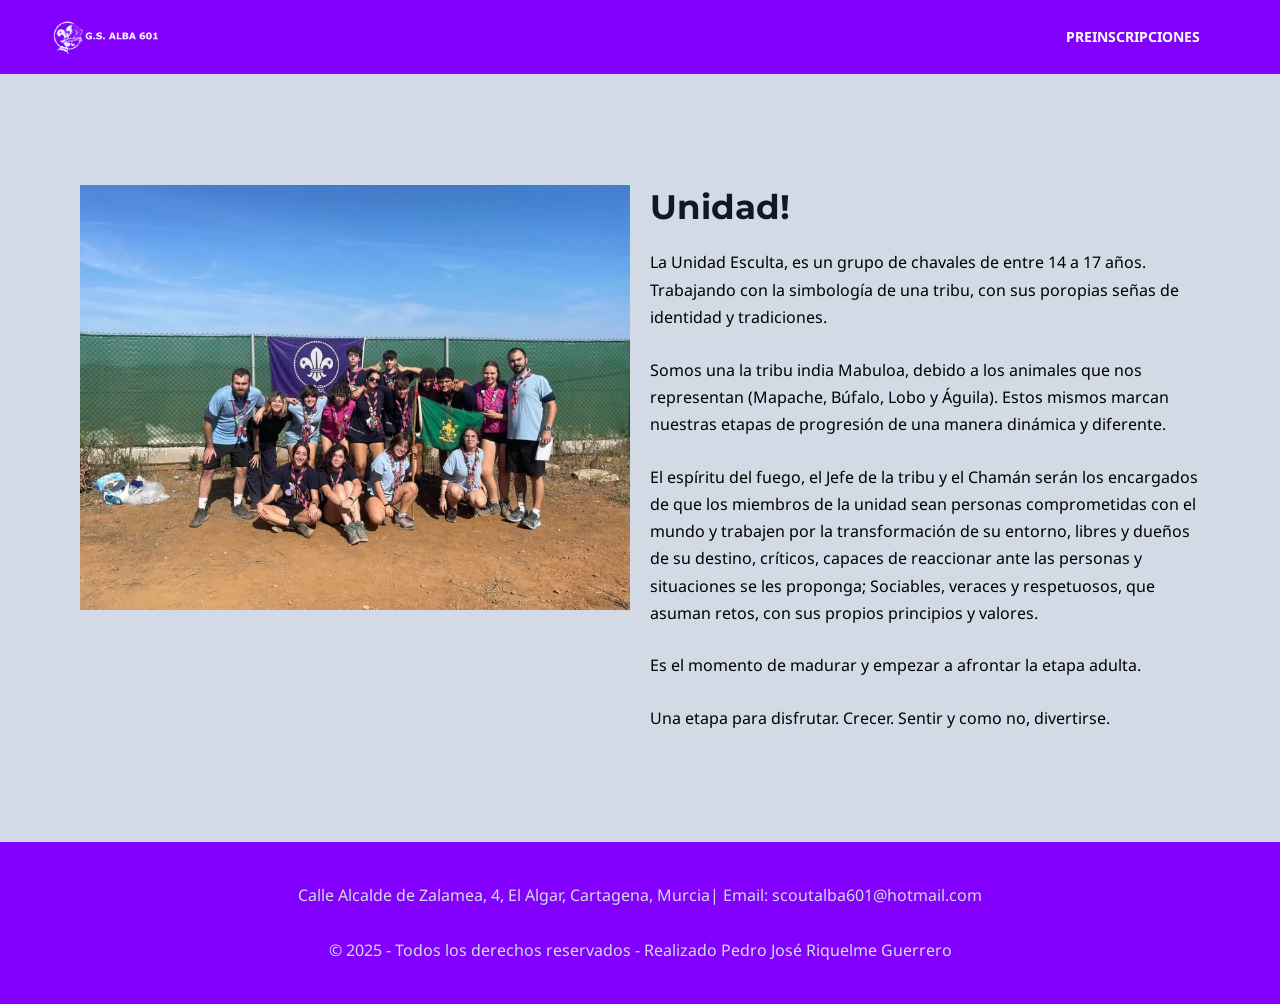
==== commit e23750df: "Initial commit" ====
--- a/Esculta Mabuloa/index.html
+++ b/Esculta Mabuloa/index.html
@@ -1,157 +1,3474 @@
 <!DOCTYPE html>
 <html lang="es">
+
 <head>
-<meta charset="UTF-8">
-<meta name="viewport" content="width=device-width, initial-scale=1">
-<title>Esculta Mabuloa — Grupo Scout Alba 601</title>
-<meta name="description" content="La Esculta Mabuloa del Grupo Scout Alba 601: jóvenes de 14 a 17 años en El Algar, Cartagena.">
-<meta name="theme-color" content="#0b1a2e">
-<link rel="icon" href="../images/cropped-LOGO-WEB-1-e1734537390362-1-32x32.png" sizes="32x32">
-<link rel="apple-touch-icon" href="../images/cropped-LOGO-WEB-1-e1734537390362-1-180x180.png">
-<meta property="og:title" content="Esculta Mabuloa — Grupo Scout Alba 601">
-<meta property="og:description" content="La Esculta Mabuloa del Grupo Scout Alba 601: jóvenes de 14 a 17 años en El Algar, Cartagena.">
-<meta property="og:type" content="website">
-<link rel="preload" href="../assets/fuentes/bricolage-grotesque-latin-wght-normal.woff2" as="font" type="font/woff2" crossorigin>
-<link rel="stylesheet" href="../assets/estilo.css">
+	<meta charset="UTF-8">
+	<meta name="viewport" content="width=device-width, initial-scale=1">
+	<link rel="profile" href="https://gmpg.org/xfn/11">
+	<title>Esculta Mabuloa</title>
+	<meta name='robots' content='max-image-preview:large' />
+	<style>
+		img:is([sizes="auto" i], [sizes^="auto," i]) {
+			contain-intrinsic-size: 3000px 1500px
+		}
+	</style>
+	<link rel='dns-prefetch' href='//fonts.googleapis.com' />
+	<link rel="alternate" type="application/rss+xml" title=" &raquo; Feed" href="http://localhost:10008/feed/" />
+	<link rel="alternate" type="application/rss+xml" title=" &raquo; Comments Feed"
+		href="http://localhost:10008/comments/feed/" />
+	<script>
+		window._wpemojiSettings = { "baseUrl": "https:\/\/s.w.org\/images\/core\/emoji\/15.0.3\/72x72\/", "ext": ".png", "svgUrl": "https:\/\/s.w.org\/images\/core\/emoji\/15.0.3\/svg\/", "svgExt": ".svg", "source": { "concatemoji": "http:\/\/localhost:10008\/wp-includes\/js\/wp-emoji-release.min.js?ver=6.7.1" } };
+		/*! This file is auto-generated */
+		!function (i, n) { var o, s, e; function c(e) { try { var t = { supportTests: e, timestamp: (new Date).valueOf() }; sessionStorage.setItem(o, JSON.stringify(t)) } catch (e) { } } function p(e, t, n) { e.clearRect(0, 0, e.canvas.width, e.canvas.height), e.fillText(t, 0, 0); var t = new Uint32Array(e.getImageData(0, 0, e.canvas.width, e.canvas.height).data), r = (e.clearRect(0, 0, e.canvas.width, e.canvas.height), e.fillText(n, 0, 0), new Uint32Array(e.getImageData(0, 0, e.canvas.width, e.canvas.height).data)); return t.every(function (e, t) { return e === r[t] }) } function u(e, t, n) { switch (t) { case "flag": return n(e, "\ud83c\udff3\ufe0f\u200d\u26a7\ufe0f", "\ud83c\udff3\ufe0f\u200b\u26a7\ufe0f") ? !1 : !n(e, "\ud83c\uddfa\ud83c\uddf3", "\ud83c\uddfa\u200b\ud83c\uddf3") && !n(e, "\ud83c\udff4\udb40\udc67\udb40\udc62\udb40\udc65\udb40\udc6e\udb40\udc67\udb40\udc7f", "\ud83c\udff4\u200b\udb40\udc67\u200b\udb40\udc62\u200b\udb40\udc65\u200b\udb40\udc6e\u200b\udb40\udc67\u200b\udb40\udc7f"); case "emoji": return !n(e, "\ud83d\udc26\u200d\u2b1b", "\ud83d\udc26\u200b\u2b1b") }return !1 } function f(e, t, n) { var r = "undefined" != typeof WorkerGlobalScope && self instanceof WorkerGlobalScope ? new OffscreenCanvas(300, 150) : i.createElement("canvas"), a = r.getContext("2d", { willReadFrequently: !0 }), o = (a.textBaseline = "top", a.font = "600 32px Arial", {}); return e.forEach(function (e) { o[e] = t(a, e, n) }), o } function t(e) { var t = i.createElement("script"); t.src = e, t.defer = !0, i.head.appendChild(t) } "undefined" != typeof Promise && (o = "wpEmojiSettingsSupports", s = ["flag", "emoji"], n.supports = { everything: !0, everythingExceptFlag: !0 }, e = new Promise(function (e) { i.addEventListener("DOMContentLoaded", e, { once: !0 }) }), new Promise(function (t) { var n = function () { try { var e = JSON.parse(sessionStorage.getItem(o)); if ("object" == typeof e && "number" == typeof e.timestamp && (new Date).valueOf() < e.timestamp + 604800 && "object" == typeof e.supportTests) return e.supportTests } catch (e) { } return null }(); if (!n) { if ("undefined" != typeof Worker && "undefined" != typeof OffscreenCanvas && "undefined" != typeof URL && URL.createObjectURL && "undefined" != typeof Blob) try { var e = "postMessage(" + f.toString() + "(" + [JSON.stringify(s), u.toString(), p.toString()].join(",") + "));", r = new Blob([e], { type: "text/javascript" }), a = new Worker(URL.createObjectURL(r), { name: "wpTestEmojiSupports" }); return void (a.onmessage = function (e) { c(n = e.data), a.terminate(), t(n) }) } catch (e) { } c(n = f(s, u, p)) } t(n) }).then(function (e) { for (var t in e) n.supports[t] = e[t], n.supports.everything = n.supports.everything && n.supports[t], "flag" !== t && (n.supports.everythingExceptFlag = n.supports.everythingExceptFlag && n.supports[t]); n.supports.everythingExceptFlag = n.supports.everythingExceptFlag && !n.supports.flag, n.DOMReady = !1, n.readyCallback = function () { n.DOMReady = !0 } }).then(function () { return e }).then(function () { var e; n.supports.everything || (n.readyCallback(), (e = n.source || {}).concatemoji ? t(e.concatemoji) : e.wpemoji && e.twemoji && (t(e.twemoji), t(e.wpemoji))) })) }((window, document), window._wpemojiSettings);
+	</script>
+	<link rel='stylesheet' id='astra-theme-css-css' href='./css/astra-assets-css-minified-main.min.css' media='all' />
+	<style id='astra-theme-css-inline-css'>
+		:root {
+			--ast-post-nav-space: 0;
+			--ast-container-default-xlg-padding: 6.67em;
+			--ast-container-default-lg-padding: 5.67em;
+			--ast-container-default-slg-padding: 4.34em;
+			--ast-container-default-md-padding: 3.34em;
+			--ast-container-default-sm-padding: 6.67em;
+			--ast-container-default-xs-padding: 2.4em;
+			--ast-container-default-xxs-padding: 1.4em;
+			--ast-code-block-background: #EEEEEE;
+			--ast-comment-inputs-background: #FAFAFA;
+			--ast-normal-container-width: 1200px;
+			--ast-narrow-container-width: 750px;
+			--ast-blog-title-font-weight: normal;
+			--ast-blog-meta-weight: inherit;
+		}
+
+		html {
+			font-size: 100%;
+		}
+
+		a,
+		.page-title {
+			color: var(--ast-global-color-0);
+		}
+
+		a:hover,
+		a:focus {
+			color: var(--ast-global-color-1);
+		}
+
+		body,
+		button,
+		input,
+		select,
+		textarea,
+		.ast-button,
+		.ast-custom-button {
+			font-family: 'Noto Sans', sans-serif;
+			font-weight: 400;
+			font-size: 16px;
+			font-size: 1rem;
+			line-height: var(--ast-body-line-height, 1.7em);
+		}
+
+		blockquote {
+			color: var(--ast-global-color-3);
+		}
+
+		h1,
+		.entry-content h1,
+		h2,
+		.entry-content h2,
+		h3,
+		.entry-content h3,
+		h4,
+		.entry-content h4,
+		h5,
+		.entry-content h5,
+		h6,
+		.entry-content h6,
+		.site-title,
+		.site-title a {
+			font-family: 'Montserrat', sans-serif;
+			font-weight: 700;
+		}
+
+		.site-title {
+			font-size: 22px;
+			font-size: 1.375rem;
+			display: none;
+		}
+
+		header .custom-logo-link img {
+			max-width: 120px;
+			width: 120px;
+		}
+
+		.astra-logo-svg {
+			width: 120px;
+		}
+
+		.site-header .site-description {
+			font-size: 15px;
+			font-size: 0.9375rem;
+			display: none;
+		}
+
+		.entry-title {
+			font-size: 30px;
+			font-size: 1.875rem;
+		}
+
+		.archive .ast-article-post .ast-article-inner,
+		.blog .ast-article-post .ast-article-inner,
+		.archive .ast-article-post .ast-article-inner:hover,
+		.blog .ast-article-post .ast-article-inner:hover {
+			overflow: hidden;
+		}
+
+		h1,
+		.entry-content h1 {
+			font-size: 64px;
+			font-size: 4rem;
+			font-family: 'Montserrat', sans-serif;
+			line-height: 1.4em;
+		}
+
+		h2,
+		.entry-content h2 {
+			font-size: 34px;
+			font-size: 2.125rem;
+			font-family: 'Montserrat', sans-serif;
+			line-height: 1.3em;
+		}
+
+		h3,
+		.entry-content h3 {
+			font-size: 24px;
+			font-size: 1.5rem;
+			font-family: 'Montserrat', sans-serif;
+			line-height: 1.3em;
+		}
+
+		h4,
+		.entry-content h4 {
+			font-size: 20px;
+			font-size: 1.25rem;
+			line-height: 1.2em;
+			font-family: 'Montserrat', sans-serif;
+		}
+
+		h5,
+		.entry-content h5 {
+			font-size: 18px;
+			font-size: 1.125rem;
+			line-height: 1.2em;
+			font-family: 'Montserrat', sans-serif;
+		}
+
+		h6,
+		.entry-content h6 {
+			font-size: 15px;
+			font-size: 0.9375rem;
+			line-height: 1.25em;
+			font-family: 'Montserrat', sans-serif;
+		}
+
+		::selection {
+			background-color: var(--ast-global-color-0);
+			color: #ffffff;
+		}
+
+		body,
+		h1,
+		.entry-title a,
+		.entry-content h1,
+		h2,
+		.entry-content h2,
+		h3,
+		.entry-content h3,
+		h4,
+		.entry-content h4,
+		h5,
+		.entry-content h5,
+		h6,
+		.entry-content h6 {
+			color: var(--ast-global-color-3);
+		}
+
+		.tagcloud a:hover,
+		.tagcloud a:focus,
+		.tagcloud a.current-item {
+			color: #ffffff;
+			border-color: var(--ast-global-color-0);
+			background-color: var(--ast-global-color-0);
+		}
+
+		input:focus,
+		input[type="text"]:focus,
+		input[type="email"]:focus,
+		input[type="url"]:focus,
+		input[type="password"]:focus,
+		input[type="reset"]:focus,
+		input[type="search"]:focus,
+		textarea:focus {
+			border-color: var(--ast-global-color-0);
+		}
+
+		input[type="radio"]:checked,
+		input[type=reset],
+		input[type="checkbox"]:checked,
+		input[type="checkbox"]:hover:checked,
+		input[type="checkbox"]:focus:checked,
+		input[type=range]::-webkit-slider-thumb {
+			border-color: var(--ast-global-color-0);
+			background-color: var(--ast-global-color-0);
+			box-shadow: none;
+		}
+
+		.site-footer a:hover+.post-count,
+		.site-footer a:focus+.post-count {
+			background: var(--ast-global-color-0);
+			border-color: var(--ast-global-color-0);
+		}
+
+		.single .nav-links .nav-previous,
+		.single .nav-links .nav-next {
+			color: var(--ast-global-color-0);
+		}
+
+		.entry-meta,
+		.entry-meta * {
+			line-height: 1.45;
+			color: var(--ast-global-color-0);
+		}
+
+		.entry-meta a:not(.ast-button):hover,
+		.entry-meta a:not(.ast-button):hover *,
+		.entry-meta a:not(.ast-button):focus,
+		.entry-meta a:not(.ast-button):focus *,
+		.page-links>.page-link,
+		.page-links .page-link:hover,
+		.post-navigation a:hover {
+			color: var(--ast-global-color-1);
+		}
+
+		#cat option,
+		.secondary .calendar_wrap thead a,
+		.secondary .calendar_wrap thead a:visited {
+			color: var(--ast-global-color-0);
+		}
+
+		.secondary .calendar_wrap #today,
+		.ast-progress-val span {
+			background: var(--ast-global-color-0);
+		}
+
+		.secondary a:hover+.post-count,
+		.secondary a:focus+.post-count {
+			background: var(--ast-global-color-0);
+			border-color: var(--ast-global-color-0);
+		}
+
+		.calendar_wrap #today>a {
+			color: #ffffff;
+		}
+
+		.page-links .page-link,
+		.single .post-navigation a {
+			color: var(--ast-global-color-0);
+		}
+
+		.ast-search-menu-icon .search-form button.search-submit {
+			padding: 0 4px;
+		}
+
+		.ast-search-menu-icon form.search-form {
+			padding-right: 0;
+		}
+
+		.ast-search-menu-icon.slide-search input.search-field {
+			width: 0;
+		}
+
+		.ast-header-search .ast-search-menu-icon.ast-dropdown-active .search-form,
+		.ast-header-search .ast-search-menu-icon.ast-dropdown-active .search-field:focus {
+			transition: all 0.2s;
+		}
+
+		.search-form input.search-field:focus {
+			outline: none;
+		}
+
+		.wp-block-latest-posts>li>a {
+			color: var(--ast-global-color-2);
+		}
+
+		.widget-title,
+		.widget .wp-block-heading {
+			font-size: 22px;
+			font-size: 1.375rem;
+			color: var(--ast-global-color-3);
+		}
+
+		.ast-search-menu-icon.slide-search a:focus-visible:focus-visible,
+		.astra-search-icon:focus-visible,
+		#close:focus-visible,
+		a:focus-visible,
+		.ast-menu-toggle:focus-visible,
+		.site .skip-link:focus-visible,
+		.wp-block-loginout input:focus-visible,
+		.wp-block-search.wp-block-search__button-inside .wp-block-search__inside-wrapper,
+		.ast-header-navigation-arrow:focus-visible,
+		.woocommerce .wc-proceed-to-checkout>.checkout-button:focus-visible,
+		.woocommerce .woocommerce-MyAccount-navigation ul li a:focus-visible,
+		.ast-orders-table__row .ast-orders-table__cell:focus-visible,
+		.woocommerce .woocommerce-order-details .order-again>.button:focus-visible,
+		.woocommerce .woocommerce-message a.button.wc-forward:focus-visible,
+		.woocommerce #minus_qty:focus-visible,
+		.woocommerce #plus_qty:focus-visible,
+		a#ast-apply-coupon:focus-visible,
+		.woocommerce .woocommerce-info a:focus-visible,
+		.woocommerce .astra-shop-summary-wrap a:focus-visible,
+		.woocommerce a.wc-forward:focus-visible,
+		#ast-apply-coupon:focus-visible,
+		.woocommerce-js .woocommerce-mini-cart-item a.remove:focus-visible,
+		#close:focus-visible,
+		.button.search-submit:focus-visible,
+		#search_submit:focus,
+		.normal-search:focus-visible,
+		.ast-header-account-wrap:focus-visible,
+		.woocommerce .ast-on-card-button.ast-quick-view-trigger:focus {
+			outline-style: dotted;
+			outline-color: inherit;
+			outline-width: thin;
+		}
+
+		input:focus,
+		input[type="text"]:focus,
+		input[type="email"]:focus,
+		input[type="url"]:focus,
+		input[type="password"]:focus,
+		input[type="reset"]:focus,
+		input[type="search"]:focus,
+		input[type="number"]:focus,
+		textarea:focus,
+		.wp-block-search__input:focus,
+		[data-section="section-header-mobile-trigger"] .ast-button-wrap .ast-mobile-menu-trigger-minimal:focus,
+		.ast-mobile-popup-drawer.active .menu-toggle-close:focus,
+		.woocommerce-ordering select.orderby:focus,
+		#ast-scroll-top:focus,
+		#coupon_code:focus,
+		.woocommerce-page #comment:focus,
+		.woocommerce #reviews #respond input#submit:focus,
+		.woocommerce a.add_to_cart_button:focus,
+		.woocommerce .button.single_add_to_cart_button:focus,
+		.woocommerce .woocommerce-cart-form button:focus,
+		.woocommerce .woocommerce-cart-form__cart-item .quantity .qty:focus,
+		.woocommerce .woocommerce-billing-fields .woocommerce-billing-fields__field-wrapper .woocommerce-input-wrapper>.input-text:focus,
+		.woocommerce #order_comments:focus,
+		.woocommerce #place_order:focus,
+		.woocommerce .woocommerce-address-fields .woocommerce-address-fields__field-wrapper .woocommerce-input-wrapper>.input-text:focus,
+		.woocommerce .woocommerce-MyAccount-content form button:focus,
+		.woocommerce .woocommerce-MyAccount-content .woocommerce-EditAccountForm .woocommerce-form-row .woocommerce-Input.input-text:focus,
+		.woocommerce .ast-woocommerce-container .woocommerce-pagination ul.page-numbers li a:focus,
+		body #content .woocommerce form .form-row .select2-container--default .select2-selection--single:focus,
+		#ast-coupon-code:focus,
+		.woocommerce.woocommerce-js .quantity input[type=number]:focus,
+		.woocommerce-js .woocommerce-mini-cart-item .quantity input[type=number]:focus,
+		.woocommerce p#ast-coupon-trigger:focus {
+			border-style: dotted;
+			border-color: inherit;
+			border-width: thin;
+		}
+
+		input {
+			outline: none;
+		}
+
+		.site-logo-img img {
+			transition: all 0.2s linear;
+		}
+
+		body .ast-oembed-container * {
+			position: absolute;
+			top: 0;
+			width: 100%;
+			height: 100%;
+			left: 0;
+		}
+
+		body .wp-block-embed-pocket-casts .ast-oembed-container * {
+			position: unset;
+		}
+
+		.ast-single-post-featured-section+article {
+			margin-top: 2em;
+		}
+
+		.site-content .ast-single-post-featured-section img {
+			width: 100%;
+			overflow: hidden;
+			object-fit: cover;
+		}
+
+		.site>.ast-single-related-posts-container {
+			margin-top: 0;
+		}
+
+		@media (min-width: 922px) {
+			.ast-desktop .ast-container--narrow {
+				max-width: var(--ast-narrow-container-width);
+				margin: 0 auto;
+			}
+		}
+
+		.ast-page-builder-template .hentry {
+			margin: 0;
+		}
+
+		.ast-page-builder-template .site-content>.ast-container {
+			max-width: 100%;
+			padding: 0;
+		}
+
+		.ast-page-builder-template .site .site-content #primary {
+			padding: 0;
+			margin: 0;
+		}
+
+		.ast-page-builder-template .no-results {
+			text-align: center;
+			margin: 4em auto;
+		}
+
+		.ast-page-builder-template .ast-pagination {
+			padding: 2em;
+		}
+
+		.ast-page-builder-template .entry-header.ast-no-title.ast-no-thumbnail {
+			margin-top: 0;
+		}
+
+		.ast-page-builder-template .entry-header.ast-header-without-markup {
+			margin-top: 0;
+			margin-bottom: 0;
+		}
+
+		.ast-page-builder-template .entry-header.ast-no-title.ast-no-meta {
+			margin-bottom: 0;
+		}
+
+		.ast-page-builder-template.single .post-navigation {
+			padding-bottom: 2em;
+		}
+
+		.ast-page-builder-template.single-post .site-content>.ast-container {
+			max-width: 100%;
+		}
+
+		.ast-page-builder-template .entry-header {
+			margin-top: 4em;
+			margin-left: auto;
+			margin-right: auto;
+			padding-left: 20px;
+			padding-right: 20px;
+		}
+
+		.single.ast-page-builder-template .entry-header {
+			padding-left: 20px;
+			padding-right: 20px;
+		}
+
+		.ast-page-builder-template .ast-archive-description {
+			margin: 4em auto 0;
+			padding-left: 20px;
+			padding-right: 20px;
+		}
+
+		.ast-page-builder-template.ast-no-sidebar .entry-content .alignwide {
+			margin-left: 0;
+			margin-right: 0;
+		}
+
+		@media (max-width:921.9px) {
+			#ast-desktop-header {
+				display: none;
+			}
+		}
+
+		@media (min-width:922px) {
+			#ast-mobile-header {
+				display: none;
+			}
+		}
+
+		.wp-block-buttons.aligncenter {
+			justify-content: center;
+		}
+
+		.wp-block-buttons .wp-block-button.is-style-outline .wp-block-button__link.wp-element-button,
+		.ast-outline-button,
+		.wp-block-uagb-buttons-child .uagb-buttons-repeater.ast-outline-button {
+			border-top-width: 2px;
+			border-right-width: 2px;
+			border-bottom-width: 2px;
+			border-left-width: 2px;
+			font-family: inherit;
+			font-weight: 700;
+			font-size: 14px;
+			font-size: 0.875rem;
+			line-height: 1em;
+			border-top-left-radius: 30px;
+			border-top-right-radius: 30px;
+			border-bottom-right-radius: 30px;
+			border-bottom-left-radius: 30px;
+		}
+
+		.wp-block-button .wp-block-button__link.wp-element-button.is-style-outline:not(.has-background),
+		.wp-block-button.is-style-outline>.wp-block-button__link.wp-element-button:not(.has-background),
+		.ast-outline-button {
+			background-color: transparent;
+		}
+
+		.entry-content[data-ast-blocks-layout]>figure {
+			margin-bottom: 1em;
+		}
+
+		@media (max-width:921px) {
+
+			.ast-separate-container #primary,
+			.ast-separate-container #secondary {
+				padding: 1.5em 0;
+			}
+
+			#primary,
+			#secondary {
+				padding: 1.5em 0;
+				margin: 0;
+			}
+
+			.ast-left-sidebar #content>.ast-container {
+				display: flex;
+				flex-direction: column-reverse;
+				width: 100%;
+			}
+
+			.ast-separate-container .ast-article-post,
+			.ast-separate-container .ast-article-single {
+				padding: 1.5em 2.14em;
+			}
+
+			.ast-author-box img.avatar {
+				margin: 20px 0 0 0;
+			}
+		}
+
+		@media (min-width:922px) {
+
+			.ast-separate-container.ast-right-sidebar #primary,
+			.ast-separate-container.ast-left-sidebar #primary {
+				border: 0;
+			}
+
+			.search-no-results.ast-separate-container #primary {
+				margin-bottom: 4em;
+			}
+		}
+
+		.elementor-button-wrapper .elementor-button {
+			border-style: solid;
+			text-decoration: none;
+			border-top-width: 0;
+			border-right-width: 0;
+			border-left-width: 0;
+			border-bottom-width: 0;
+		}
+
+		body .elementor-button.elementor-size-sm,
+		body .elementor-button.elementor-size-xs,
+		body .elementor-button.elementor-size-md,
+		body .elementor-button.elementor-size-lg,
+		body .elementor-button.elementor-size-xl,
+		body .elementor-button {
+			border-top-left-radius: 30px;
+			border-top-right-radius: 30px;
+			border-bottom-right-radius: 30px;
+			border-bottom-left-radius: 30px;
+			padding-top: 17px;
+			padding-right: 40px;
+			padding-bottom: 17px;
+			padding-left: 40px;
+		}
+
+		.elementor-button-wrapper .elementor-button {
+			border-color: var(--ast-global-color-0);
+			background-color: var(--ast-global-color-0);
+		}
+
+		.elementor-button-wrapper .elementor-button:hover,
+		.elementor-button-wrapper .elementor-button:focus {
+			color: #ffffff;
+			background-color: var(--ast-global-color-1);
+			border-color: var(--ast-global-color-1);
+		}
+
+		.wp-block-button .wp-block-button__link,
+		.elementor-button-wrapper .elementor-button,
+		.elementor-button-wrapper .elementor-button:visited {
+			color: #ffffff;
+		}
+
+		.elementor-button-wrapper .elementor-button {
+			font-weight: 700;
+			font-size: 14px;
+			font-size: 0.875rem;
+			line-height: 1em;
+			text-transform: uppercase;
+		}
+
+		body .elementor-button.elementor-size-sm,
+		body .elementor-button.elementor-size-xs,
+		body .elementor-button.elementor-size-md,
+		body .elementor-button.elementor-size-lg,
+		body .elementor-button.elementor-size-xl,
+		body .elementor-button {
+			font-size: 14px;
+			font-size: 0.875rem;
+		}
+
+		.wp-block-button .wp-block-button__link:hover,
+		.wp-block-button .wp-block-button__link:focus {
+			color: #ffffff;
+			background-color: var(--ast-global-color-1);
+			border-color: var(--ast-global-color-1);
+		}
+
+		.elementor-widget-heading h1.elementor-heading-title {
+			line-height: 1.4em;
+		}
+
+		.elementor-widget-heading h2.elementor-heading-title {
+			line-height: 1.3em;
+		}
+
+		.elementor-widget-heading h3.elementor-heading-title {
+			line-height: 1.3em;
+		}
+
+		.elementor-widget-heading h4.elementor-heading-title {
+			line-height: 1.2em;
+		}
+
+		.elementor-widget-heading h5.elementor-heading-title {
+			line-height: 1.2em;
+		}
+
+		.elementor-widget-heading h6.elementor-heading-title {
+			line-height: 1.25em;
+		}
+
+		.wp-block-button .wp-block-button__link,
+		.wp-block-search .wp-block-search__button,
+		body .wp-block-file .wp-block-file__button {
+			border-color: var(--ast-global-color-0);
+			background-color: var(--ast-global-color-0);
+			color: #ffffff;
+			font-family: inherit;
+			font-weight: 700;
+			line-height: 1em;
+			text-transform: uppercase;
+			font-size: 14px;
+			font-size: 0.875rem;
+			border-top-left-radius: 30px;
+			border-top-right-radius: 30px;
+			border-bottom-right-radius: 30px;
+			border-bottom-left-radius: 30px;
+			padding-top: 17px;
+			padding-right: 40px;
+			padding-bottom: 17px;
+			padding-left: 40px;
+		}
+
+		.menu-toggle,
+		button,
+		.ast-button,
+		.ast-custom-button,
+		.button,
+		input#submit,
+		input[type="button"],
+		input[type="submit"],
+		input[type="reset"],
+		form[CLASS*="wp-block-search__"].wp-block-search .wp-block-search__inside-wrapper .wp-block-search__button,
+		body .wp-block-file .wp-block-file__button,
+		.woocommerce-js a.button,
+		.woocommerce button.button,
+		.woocommerce .woocommerce-message a.button,
+		.woocommerce #respond input#submit.alt,
+		.woocommerce input.button.alt,
+		.woocommerce input.button,
+		.woocommerce input.button:disabled,
+		.woocommerce input.button:disabled[disabled],
+		.woocommerce input.button:disabled:hover,
+		.woocommerce input.button:disabled[disabled]:hover,
+		.woocommerce #respond input#submit,
+		.woocommerce button.button.alt.disabled,
+		.wc-block-grid__products .wc-block-grid__product .wp-block-button__link,
+		.wc-block-grid__product-onsale,
+		[CLASS*="wc-block"] button,
+		.woocommerce-js .astra-cart-drawer .astra-cart-drawer-content .woocommerce-mini-cart__buttons .button:not(.checkout):not(.ast-continue-shopping),
+		.woocommerce-js .astra-cart-drawer .astra-cart-drawer-content .woocommerce-mini-cart__buttons a.checkout,
+		.woocommerce button.button.alt.disabled.wc-variation-selection-needed,
+		[CLASS*="wc-block"] .wc-block-components-button {
+			border-style: solid;
+			border-top-width: 0;
+			border-right-width: 0;
+			border-left-width: 0;
+			border-bottom-width: 0;
+			color: #ffffff;
+			border-color: var(--ast-global-color-0);
+			background-color: var(--ast-global-color-0);
+			padding-top: 17px;
+			padding-right: 40px;
+			padding-bottom: 17px;
+			padding-left: 40px;
+			font-family: inherit;
+			font-weight: 700;
+			font-size: 14px;
+			font-size: 0.875rem;
+			line-height: 1em;
+			text-transform: uppercase;
+			border-top-left-radius: 30px;
+			border-top-right-radius: 30px;
+			border-bottom-right-radius: 30px;
+			border-bottom-left-radius: 30px;
+		}
+
+		button:focus,
+		.menu-toggle:hover,
+		button:hover,
+		.ast-button:hover,
+		.ast-custom-button:hover .button:hover,
+		.ast-custom-button:hover,
+		input[type=reset]:hover,
+		input[type=reset]:focus,
+		input#submit:hover,
+		input#submit:focus,
+		input[type="button"]:hover,
+		input[type="button"]:focus,
+		input[type="submit"]:hover,
+		input[type="submit"]:focus,
+		form[CLASS*="wp-block-search__"].wp-block-search .wp-block-search__inside-wrapper .wp-block-search__button:hover,
+		form[CLASS*="wp-block-search__"].wp-block-search .wp-block-search__inside-wrapper .wp-block-search__button:focus,
+		body .wp-block-file .wp-block-file__button:hover,
+		body .wp-block-file .wp-block-file__button:focus,
+		.woocommerce-js a.button:hover,
+		.woocommerce button.button:hover,
+		.woocommerce .woocommerce-message a.button:hover,
+		.woocommerce #respond input#submit:hover,
+		.woocommerce #respond input#submit.alt:hover,
+		.woocommerce input.button.alt:hover,
+		.woocommerce input.button:hover,
+		.woocommerce button.button.alt.disabled:hover,
+		.wc-block-grid__products .wc-block-grid__product .wp-block-button__link:hover,
+		[CLASS*="wc-block"] button:hover,
+		.woocommerce-js .astra-cart-drawer .astra-cart-drawer-content .woocommerce-mini-cart__buttons .button:not(.checkout):not(.ast-continue-shopping):hover,
+		.woocommerce-js .astra-cart-drawer .astra-cart-drawer-content .woocommerce-mini-cart__buttons a.checkout:hover,
+		.woocommerce button.button.alt.disabled.wc-variation-selection-needed:hover,
+		[CLASS*="wc-block"] .wc-block-components-button:hover,
+		[CLASS*="wc-block"] .wc-block-components-button:focus {
+			color: #ffffff;
+			background-color: var(--ast-global-color-1);
+			border-color: var(--ast-global-color-1);
+		}
+
+		@media (max-width:921px) {
+			.ast-mobile-header-stack .main-header-bar .ast-search-menu-icon {
+				display: inline-block;
+			}
+
+			.ast-header-break-point.ast-header-custom-item-outside .ast-mobile-header-stack .main-header-bar .ast-search-icon {
+				margin: 0;
+			}
+
+			.ast-comment-avatar-wrap img {
+				max-width: 2.5em;
+			}
+
+			.ast-comment-meta {
+				padding: 0 1.8888em 1.3333em;
+			}
+
+			.ast-separate-container .ast-comment-list li.depth-1 {
+				padding: 1.5em 2.14em;
+			}
+
+			.ast-separate-container .comment-respond {
+				padding: 2em 2.14em;
+			}
+		}
+
+		@media (min-width:544px) {
+			.ast-container {
+				max-width: 100%;
+			}
+		}
+
+		@media (max-width:544px) {
+
+			.ast-separate-container .ast-article-post,
+			.ast-separate-container .ast-article-single,
+			.ast-separate-container .comments-title,
+			.ast-separate-container .ast-archive-description {
+				padding: 1.5em 1em;
+			}
+
+			.ast-separate-container #content .ast-container {
+				padding-left: 0.54em;
+				padding-right: 0.54em;
+			}
+
+			.ast-separate-container .ast-comment-list .bypostauthor {
+				padding: .5em;
+			}
+
+			.ast-search-menu-icon.ast-dropdown-active .search-field {
+				width: 170px;
+			}
+		}
+
+		#ast-mobile-header .ast-site-header-cart-li a {
+			pointer-events: none;
+		}
+
+		body,
+		.ast-separate-container {
+			background-color: var(--ast-global-color-4);
+			background-image: none;
+		}
+
+		@media (max-width:921px) {
+			.site-title {
+				display: none;
+			}
+
+			.site-header .site-description {
+				display: none;
+			}
+
+			h1,
+			.entry-content h1 {
+				font-size: 44px;
+			}
+
+			h2,
+			.entry-content h2 {
+				font-size: 32px;
+			}
+
+			h3,
+			.entry-content h3 {
+				font-size: 20px;
+			}
+		}
+
+		@media (max-width:544px) {
+			.widget-title {
+				font-size: 21px;
+				font-size: 1.4rem;
+			}
+
+			body,
+			button,
+			input,
+			select,
+			textarea,
+			.ast-button,
+			.ast-custom-button {
+				font-size: 15px;
+				font-size: 0.9375rem;
+			}
+
+			#secondary,
+			#secondary button,
+			#secondary input,
+			#secondary select,
+			#secondary textarea {
+				font-size: 15px;
+				font-size: 0.9375rem;
+			}
+
+			.site-title {
+				font-size: 20px;
+				font-size: 1.25rem;
+				display: none;
+			}
+
+			.site-header .site-description {
+				font-size: 14px;
+				font-size: 0.875rem;
+				display: none;
+			}
+
+			h1,
+			.entry-content h1 {
+				font-size: 30px;
+			}
+
+			h2,
+			.entry-content h2 {
+				font-size: 24px;
+			}
+
+			h3,
+			.entry-content h3 {
+				font-size: 20px;
+			}
+
+			h4,
+			.entry-content h4 {
+				font-size: 19px;
+				font-size: 1.1875rem;
+			}
+
+			h5,
+			.entry-content h5 {
+				font-size: 16px;
+				font-size: 1rem;
+			}
+
+			h6,
+			.entry-content h6 {
+				font-size: 15px;
+				font-size: 0.9375rem;
+			}
+
+			header .custom-logo-link img,
+			.ast-header-break-point .site-branding img,
+			.ast-header-break-point .custom-logo-link img {
+				max-width: 100px;
+				width: 100px;
+			}
+
+			.astra-logo-svg {
+				width: 100px;
+			}
+
+			.ast-header-break-point .site-logo-img .custom-mobile-logo-link img {
+				max-width: 100px;
+			}
+		}
+
+		@media (max-width:921px) {
+			html {
+				font-size: 91.2%;
+			}
+		}
+
+		@media (max-width:544px) {
+			html {
+				font-size: 100%;
+			}
+		}
+
+		@media (min-width:922px) {
+			.ast-container {
+				max-width: 1240px;
+			}
+		}
+
+		@media (min-width:922px) {
+			.site-content .ast-container {
+				display: flex;
+			}
+		}
+
+		@media (max-width:921px) {
+			.site-content .ast-container {
+				flex-direction: column;
+			}
+		}
+
+		@media (min-width:922px) {
+
+			.main-header-menu .sub-menu .menu-item.ast-left-align-sub-menu:hover>.sub-menu,
+			.main-header-menu .sub-menu .menu-item.ast-left-align-sub-menu.focus>.sub-menu {
+				margin-left: -0px;
+			}
+		}
+
+		.site .comments-area {
+			padding-bottom: 3em;
+		}
+
+		.wp-block-file {
+			display: flex;
+			align-items: center;
+			flex-wrap: wrap;
+			justify-content: space-between;
+		}
+
+		.wp-block-pullquote {
+			border: none;
+		}
+
+		.wp-block-pullquote blockquote::before {
+			content: "\201D";
+			font-family: "Helvetica", sans-serif;
+			display: flex;
+			transform: rotate(180deg);
+			font-size: 6rem;
+			font-style: normal;
+			line-height: 1;
+			font-weight: bold;
+			align-items: center;
+			justify-content: center;
+		}
+
+		.has-text-align-right>blockquote::before {
+			justify-content: flex-start;
+		}
+
+		.has-text-align-left>blockquote::before {
+			justify-content: flex-end;
+		}
+
+		figure.wp-block-pullquote.is-style-solid-color blockquote {
+			max-width: 100%;
+			text-align: inherit;
+		}
+
+		:root {
+			--wp--custom--ast-default-block-top-padding: 2em;
+			--wp--custom--ast-default-block-right-padding: 2em;
+			--wp--custom--ast-default-block-bottom-padding: 2em;
+			--wp--custom--ast-default-block-left-padding: 2em;
+			--wp--custom--ast-container-width: 1200px;
+			--wp--custom--ast-content-width-size: 1200px;
+			--wp--custom--ast-wide-width-size: calc(1200px + var(--wp--custom--ast-default-block-left-padding) + var(--wp--custom--ast-default-block-right-padding));
+		}
+
+		.ast-narrow-container {
+			--wp--custom--ast-content-width-size: 750px;
+			--wp--custom--ast-wide-width-size: 750px;
+		}
+
+		@media(max-width: 921px) {
+			:root {
+				--wp--custom--ast-default-block-top-padding: 2em;
+				--wp--custom--ast-default-block-right-padding: 2em;
+				--wp--custom--ast-default-block-bottom-padding: 2em;
+				--wp--custom--ast-default-block-left-padding: 2em;
+			}
+		}
+
+		@media(max-width: 544px) {
+			:root {
+				--wp--custom--ast-default-block-top-padding: 2em;
+				--wp--custom--ast-default-block-right-padding: 2em;
+				--wp--custom--ast-default-block-bottom-padding: 2em;
+				--wp--custom--ast-default-block-left-padding: 2em;
+			}
+		}
+
+		.entry-content>.wp-block-group,
+		.entry-content>.wp-block-cover,
+		.entry-content>.wp-block-columns {
+			padding-top: var(--wp--custom--ast-default-block-top-padding);
+			padding-right: var(--wp--custom--ast-default-block-right-padding);
+			padding-bottom: var(--wp--custom--ast-default-block-bottom-padding);
+			padding-left: var(--wp--custom--ast-default-block-left-padding);
+		}
+
+		.ast-plain-container.ast-no-sidebar .entry-content>.alignfull,
+		.ast-page-builder-template .ast-no-sidebar .entry-content>.alignfull {
+			margin-left: calc(-50vw + 50%);
+			margin-right: calc(-50vw + 50%);
+			max-width: 100vw;
+			width: 100vw;
+		}
+
+		.ast-plain-container.ast-no-sidebar .entry-content .alignfull .alignfull,
+		.ast-page-builder-template.ast-no-sidebar .entry-content .alignfull .alignfull,
+		.ast-plain-container.ast-no-sidebar .entry-content .alignfull .alignwide,
+		.ast-page-builder-template.ast-no-sidebar .entry-content .alignfull .alignwide,
+		.ast-plain-container.ast-no-sidebar .entry-content .alignwide .alignfull,
+		.ast-page-builder-template.ast-no-sidebar .entry-content .alignwide .alignfull,
+		.ast-plain-container.ast-no-sidebar .entry-content .alignwide .alignwide,
+		.ast-page-builder-template.ast-no-sidebar .entry-content .alignwide .alignwide,
+		.ast-plain-container.ast-no-sidebar .entry-content .wp-block-column .alignfull,
+		.ast-page-builder-template.ast-no-sidebar .entry-content .wp-block-column .alignfull,
+		.ast-plain-container.ast-no-sidebar .entry-content .wp-block-column .alignwide,
+		.ast-page-builder-template.ast-no-sidebar .entry-content .wp-block-column .alignwide {
+			margin-left: auto;
+			margin-right: auto;
+			width: 100%;
+		}
+
+		[data-ast-blocks-layout] .wp-block-separator:not(.is-style-dots) {
+			height: 0;
+		}
+
+		[data-ast-blocks-layout] .wp-block-separator {
+			margin: 20px auto;
+		}
+
+		[data-ast-blocks-layout] .wp-block-separator:not(.is-style-wide):not(.is-style-dots) {
+			max-width: 100px;
+		}
+
+		[data-ast-blocks-layout] .wp-block-separator.has-background {
+			padding: 0;
+		}
+
+		.entry-content[data-ast-blocks-layout]>* {
+			max-width: var(--wp--custom--ast-content-width-size);
+			margin-left: auto;
+			margin-right: auto;
+		}
+
+		.entry-content[data-ast-blocks-layout]>.alignwide {
+			max-width: var(--wp--custom--ast-wide-width-size);
+		}
+
+		.entry-content[data-ast-blocks-layout] .alignfull {
+			max-width: none;
+		}
+
+		.entry-content .wp-block-columns {
+			margin-bottom: 0;
+		}
+
+		blockquote {
+			margin: 1.5em;
+			border-color: rgba(0, 0, 0, 0.05);
+		}
+
+		.wp-block-quote:not(.has-text-align-right):not(.has-text-align-center) {
+			border-left: 5px solid rgba(0, 0, 0, 0.05);
+		}
+
+		.has-text-align-right>blockquote,
+		blockquote.has-text-align-right {
+			border-right: 5px solid rgba(0, 0, 0, 0.05);
+		}
+
+		.has-text-align-left>blockquote,
+		blockquote.has-text-align-left {
+			border-left: 5px solid rgba(0, 0, 0, 0.05);
+		}
+
+		.wp-block-site-tagline,
+		.wp-block-latest-posts .read-more {
+			margin-top: 15px;
+		}
+
+		.wp-block-loginout p label {
+			display: block;
+		}
+
+		.wp-block-loginout p:not(.login-remember):not(.login-submit) input {
+			width: 100%;
+		}
+
+		.wp-block-loginout input:focus {
+			border-color: transparent;
+		}
+
+		.wp-block-loginout input:focus {
+			outline: thin dotted;
+		}
+
+		.entry-content .wp-block-media-text .wp-block-media-text__content {
+			padding: 0 0 0 8%;
+		}
+
+		.entry-content .wp-block-media-text.has-media-on-the-right .wp-block-media-text__content {
+			padding: 0 8% 0 0;
+		}
+
+		.entry-content .wp-block-media-text.has-background .wp-block-media-text__content {
+			padding: 8%;
+		}
+
+		.entry-content .wp-block-cover:not([class*="background-color"]) .wp-block-cover__inner-container,
+		.entry-content .wp-block-cover:not([class*="background-color"]) .wp-block-cover-image-text,
+		.entry-content .wp-block-cover:not([class*="background-color"]) .wp-block-cover-text,
+		.entry-content .wp-block-cover-image:not([class*="background-color"]) .wp-block-cover__inner-container,
+		.entry-content .wp-block-cover-image:not([class*="background-color"]) .wp-block-cover-image-text,
+		.entry-content .wp-block-cover-image:not([class*="background-color"]) .wp-block-cover-text {
+			color: var(--ast-global-color-5);
+		}
+
+		.wp-block-loginout .login-remember input {
+			width: 1.1rem;
+			height: 1.1rem;
+			margin: 0 5px 4px 0;
+			vertical-align: middle;
+		}
+
+		.wp-block-latest-posts>li>*:first-child,
+		.wp-block-latest-posts:not(.is-grid)>li:first-child {
+			margin-top: 0;
+		}
+
+		.entry-content>.wp-block-buttons,
+		.entry-content>.wp-block-uagb-buttons {
+			margin-bottom: 1.5em;
+		}
+
+		.wp-block-search__inside-wrapper .wp-block-search__input {
+			padding: 0 10px;
+			color: var(--ast-global-color-3);
+			background: var(--ast-global-color-5);
+			border-color: var(--ast-border-color);
+		}
+
+		.wp-block-latest-posts .read-more {
+			margin-bottom: 1.5em;
+		}
+
+		.wp-block-search__no-button .wp-block-search__inside-wrapper .wp-block-search__input {
+			padding-top: 5px;
+			padding-bottom: 5px;
+		}
+
+		.wp-block-latest-posts .wp-block-latest-posts__post-date,
+		.wp-block-latest-posts .wp-block-latest-posts__post-author {
+			font-size: 1rem;
+		}
+
+		.wp-block-latest-posts>li>*,
+		.wp-block-latest-posts:not(.is-grid)>li {
+			margin-top: 12px;
+			margin-bottom: 12px;
+		}
+
+		.ast-page-builder-template .entry-content[data-ast-blocks-layout]>*,
+		.ast-page-builder-template .entry-content[data-ast-blocks-layout]>.alignfull:not(.wp-block-group)>* {
+			max-width: none;
+		}
+
+		.ast-page-builder-template .entry-content[data-ast-blocks-layout]>.alignwide>* {
+			max-width: var(--wp--custom--ast-wide-width-size);
+		}
+
+		.ast-page-builder-template .entry-content[data-ast-blocks-layout]>.inherit-container-width>*,
+		.ast-page-builder-template .entry-content[data-ast-blocks-layout]>*:not(.wp-block-group)>*,
+		.entry-content[data-ast-blocks-layout]>.wp-block-cover .wp-block-cover__inner-container {
+			max-width: var(--wp--custom--ast-content-width-size);
+			margin-left: auto;
+			margin-right: auto;
+		}
+
+		.entry-content[data-ast-blocks-layout] .wp-block-cover:not(.alignleft):not(.alignright) {
+			width: auto;
+		}
+
+		@media(max-width: 1200px) {
+
+			.ast-separate-container .entry-content>.alignfull,
+			.ast-separate-container .entry-content[data-ast-blocks-layout]>.alignwide,
+			.ast-plain-container .entry-content[data-ast-blocks-layout]>.alignwide,
+			.ast-plain-container .entry-content .alignfull {
+				margin-left: calc(-1 * min(var(--ast-container-default-xlg-padding), 20px));
+				margin-right: calc(-1 * min(var(--ast-container-default-xlg-padding), 20px));
+			}
+		}
+
+		@media(min-width: 1201px) {
+			.ast-separate-container .entry-content>.alignfull {
+				margin-left: calc(-1 * var(--ast-container-default-xlg-padding));
+				margin-right: calc(-1 * var(--ast-container-default-xlg-padding));
+			}
+
+			.ast-separate-container .entry-content[data-ast-blocks-layout]>.alignwide,
+			.ast-plain-container .entry-content[data-ast-blocks-layout]>.alignwide {
+				margin-left: calc(-1 * var(--wp--custom--ast-default-block-left-padding));
+				margin-right: calc(-1 * var(--wp--custom--ast-default-block-right-padding));
+			}
+		}
+
+		@media(min-width: 921px) {
+
+			.ast-separate-container .entry-content .wp-block-group.alignwide:not(.inherit-container-width)> :where(:not(.alignleft):not(.alignright)),
+			.ast-plain-container .entry-content .wp-block-group.alignwide:not(.inherit-container-width)> :where(:not(.alignleft):not(.alignright)) {
+				max-width: calc(var(--wp--custom--ast-content-width-size) + 80px);
+			}
+
+			.ast-plain-container.ast-right-sidebar .entry-content[data-ast-blocks-layout] .alignfull,
+			.ast-plain-container.ast-left-sidebar .entry-content[data-ast-blocks-layout] .alignfull {
+				margin-left: -60px;
+				margin-right: -60px;
+			}
+		}
+
+		@media(min-width: 544px) {
+			.entry-content>.alignleft {
+				margin-right: 20px;
+			}
+
+			.entry-content>.alignright {
+				margin-left: 20px;
+			}
+		}
+
+		@media (max-width:544px) {
+			.wp-block-columns .wp-block-column:not(:last-child) {
+				margin-bottom: 20px;
+			}
+
+			.wp-block-latest-posts {
+				margin: 0;
+			}
+		}
+
+		@media(max-width: 600px) {
+
+			.entry-content .wp-block-media-text .wp-block-media-text__content,
+			.entry-content .wp-block-media-text.has-media-on-the-right .wp-block-media-text__content {
+				padding: 8% 0 0;
+			}
+
+			.entry-content .wp-block-media-text.has-background .wp-block-media-text__content {
+				padding: 8%;
+			}
+		}
+
+		.ast-page-builder-template .entry-header {
+			padding-left: 0;
+		}
+
+		.ast-narrow-container .site-content .wp-block-uagb-image--align-full .wp-block-uagb-image__figure {
+			max-width: 100%;
+			margin-left: auto;
+			margin-right: auto;
+		}
+
+		:root .has-ast-global-color-0-color {
+			color: var(--ast-global-color-0);
+		}
+
+		:root .has-ast-global-color-0-background-color {
+			background-color: var(--ast-global-color-0);
+		}
+
+		:root .wp-block-button .has-ast-global-color-0-color {
+			color: var(--ast-global-color-0);
+		}
+
+		:root .wp-block-button .has-ast-global-color-0-background-color {
+			background-color: var(--ast-global-color-0);
+		}
+
+		:root .has-ast-global-color-1-color {
+			color: var(--ast-global-color-1);
+		}
+
+		:root .has-ast-global-color-1-background-color {
+			background-color: var(--ast-global-color-1);
+		}
+
+		:root .wp-block-button .has-ast-global-color-1-color {
+			color: var(--ast-global-color-1);
+		}
+
+		:root .wp-block-button .has-ast-global-color-1-background-color {
+			background-color: var(--ast-global-color-1);
+		}
+
+		:root .has-ast-global-color-2-color {
+			color: var(--ast-global-color-2);
+		}
+
+		:root .has-ast-global-color-2-background-color {
+			background-color: var(--ast-global-color-2);
+		}
+
+		:root .wp-block-button .has-ast-global-color-2-color {
+			color: var(--ast-global-color-2);
+		}
+
+		:root .wp-block-button .has-ast-global-color-2-background-color {
+			background-color: var(--ast-global-color-2);
+		}
+
+		:root .has-ast-global-color-3-color {
+			color: var(--ast-global-color-3);
+		}
+
+		:root .has-ast-global-color-3-background-color {
+			background-color: var(--ast-global-color-3);
+		}
+
+		:root .wp-block-button .has-ast-global-color-3-color {
+			color: var(--ast-global-color-3);
+		}
+
+		:root .wp-block-button .has-ast-global-color-3-background-color {
+			background-color: var(--ast-global-color-3);
+		}
+
+		:root .has-ast-global-color-4-color {
+			color: var(--ast-global-color-4);
+		}
+
+		:root .has-ast-global-color-4-background-color {
+			background-color: var(--ast-global-color-4);
+		}
+
+		:root .wp-block-button .has-ast-global-color-4-color {
+			color: var(--ast-global-color-4);
+		}
+
+		:root .wp-block-button .has-ast-global-color-4-background-color {
+			background-color: var(--ast-global-color-4);
+		}
+
+		:root .has-ast-global-color-5-color {
+			color: var(--ast-global-color-5);
+		}
+
+		:root .has-ast-global-color-5-background-color {
+			background-color: var(--ast-global-color-5);
+		}
+
+		:root .wp-block-button .has-ast-global-color-5-color {
+			color: var(--ast-global-color-5);
+		}
+
+		:root .wp-block-button .has-ast-global-color-5-background-color {
+			background-color: var(--ast-global-color-5);
+		}
+
+		:root .has-ast-global-color-6-color {
+			color: var(--ast-global-color-6);
+		}
+
+		:root .has-ast-global-color-6-background-color {
+			background-color: var(--ast-global-color-6);
+		}
+
+		:root .wp-block-button .has-ast-global-color-6-color {
+			color: var(--ast-global-color-6);
+		}
+
+		:root .wp-block-button .has-ast-global-color-6-background-color {
+			background-color: var(--ast-global-color-6);
+		}
+
+		:root .has-ast-global-color-7-color {
+			color: var(--ast-global-color-7);
+		}
+
+		:root .has-ast-global-color-7-background-color {
+			background-color: var(--ast-global-color-7);
+		}
+
+		:root .wp-block-button .has-ast-global-color-7-color {
+			color: var(--ast-global-color-7);
+		}
+
+		:root .wp-block-button .has-ast-global-color-7-background-color {
+			background-color: var(--ast-global-color-7);
+		}
+
+		:root .has-ast-global-color-8-color {
+			color: var(--ast-global-color-8);
+		}
+
+		:root .has-ast-global-color-8-background-color {
+			background-color: var(--ast-global-color-8);
+		}
+
+		:root .wp-block-button .has-ast-global-color-8-color {
+			color: var(--ast-global-color-8);
+		}
+
+		:root .wp-block-button .has-ast-global-color-8-background-color {
+			background-color: var(--ast-global-color-8);
+		}
+
+		:root {
+			--ast-global-color-0: #fd00ff;
+			--ast-global-color-1: #8300fe;
+			--ast-global-color-2: #0F172A;
+			--ast-global-color-3: #000000;
+			--ast-global-color-4: #d1dae5;
+			--ast-global-color-5: #d1dae5;
+			--ast-global-color-6: #8300fe;
+			--ast-global-color-7: #070614;
+			--ast-global-color-8: #222222;
+		}
+
+		:root {
+			--ast-border-color: #dddddd;
+		}
+
+		.ast-single-entry-banner {
+			-js-display: flex;
+			display: flex;
+			flex-direction: column;
+			justify-content: center;
+			text-align: center;
+			position: relative;
+			background: #eeeeee;
+		}
+
+		.ast-single-entry-banner[data-banner-layout="layout-1"] {
+			max-width: 1200px;
+			background: inherit;
+			padding: 20px 0;
+		}
+
+		.ast-single-entry-banner[data-banner-width-type="custom"] {
+			margin: 0 auto;
+			width: 100%;
+		}
+
+		.ast-single-entry-banner+.site-content .entry-header {
+			margin-bottom: 0;
+		}
+
+		.site .ast-author-avatar {
+			--ast-author-avatar-size: ;
+		}
+
+		a.ast-underline-text {
+			text-decoration: underline;
+		}
+
+		.ast-container>.ast-terms-link {
+			position: relative;
+			display: block;
+		}
+
+		a.ast-button.ast-badge-tax {
+			padding: 4px 8px;
+			border-radius: 3px;
+			font-size: inherit;
+		}
+
+		header.entry-header>*:not(:last-child) {
+			margin-bottom: 10px;
+		}
+
+		.ast-archive-entry-banner {
+			-js-display: flex;
+			display: flex;
+			flex-direction: column;
+			justify-content: center;
+			text-align: center;
+			position: relative;
+			background: #eeeeee;
+		}
+
+		.ast-archive-entry-banner[data-banner-width-type="custom"] {
+			margin: 0 auto;
+			width: 100%;
+		}
+
+		.ast-archive-entry-banner[data-banner-layout="layout-1"] {
+			background: inherit;
+			padding: 20px 0;
+			text-align: left;
+		}
+
+		body.archive .ast-archive-description {
+			max-width: 1200px;
+			width: 100%;
+			text-align: left;
+			padding-top: 3em;
+			padding-right: 3em;
+			padding-bottom: 3em;
+			padding-left: 3em;
+		}
+
+		body.archive .ast-archive-description .ast-archive-title,
+		body.archive .ast-archive-description .ast-archive-title * {
+			font-size: 40px;
+			font-size: 2.5rem;
+		}
+
+		body.archive .ast-archive-description>*:not(:last-child) {
+			margin-bottom: 10px;
+		}
+
+		@media (max-width:921px) {
+			body.archive .ast-archive-description {
+				text-align: left;
+			}
+		}
+
+		@media (max-width:544px) {
+			body.archive .ast-archive-description {
+				text-align: left;
+			}
+		}
+
+		.ast-breadcrumbs .trail-browse,
+		.ast-breadcrumbs .trail-items,
+		.ast-breadcrumbs .trail-items li {
+			display: inline-block;
+			margin: 0;
+			padding: 0;
+			border: none;
+			background: inherit;
+			text-indent: 0;
+			text-decoration: none;
+		}
+
+		.ast-breadcrumbs .trail-browse {
+			font-size: inherit;
+			font-style: inherit;
+			font-weight: inherit;
+			color: inherit;
+		}
+
+		.ast-breadcrumbs .trail-items {
+			list-style: none;
+		}
+
+		.trail-items li::after {
+			padding: 0 0.3em;
+			content: "\00bb";
+		}
+
+		.trail-items li:last-of-type::after {
+			display: none;
+		}
+
+		h1,
+		.entry-content h1,
+		h2,
+		.entry-content h2,
+		h3,
+		.entry-content h3,
+		h4,
+		.entry-content h4,
+		h5,
+		.entry-content h5,
+		h6,
+		.entry-content h6 {
+			color: var(--ast-global-color-2);
+		}
+
+		@media (max-width:921px) {
+
+			.ast-builder-grid-row-container.ast-builder-grid-row-tablet-3-firstrow .ast-builder-grid-row>*:first-child,
+			.ast-builder-grid-row-container.ast-builder-grid-row-tablet-3-lastrow .ast-builder-grid-row>*:last-child {
+				grid-column: 1 / -1;
+			}
+		}
+
+		@media (max-width:544px) {
+
+			.ast-builder-grid-row-container.ast-builder-grid-row-mobile-3-firstrow .ast-builder-grid-row>*:first-child,
+			.ast-builder-grid-row-container.ast-builder-grid-row-mobile-3-lastrow .ast-builder-grid-row>*:last-child {
+				grid-column: 1 / -1;
+			}
+		}
+
+		.ast-builder-layout-element[data-section="title_tagline"] {
+			display: flex;
+		}
+
+		@media (max-width:921px) {
+			.ast-header-break-point .ast-builder-layout-element[data-section="title_tagline"] {
+				display: flex;
+			}
+		}
+
+		@media (max-width:544px) {
+			.ast-header-break-point .ast-builder-layout-element[data-section="title_tagline"] {
+				display: flex;
+			}
+		}
+
+		[data-section*="section-hb-button-"] .menu-link {
+			display: none;
+		}
+
+		.ast-header-button-1[data-section*="section-hb-button-"] .ast-builder-button-wrap .ast-custom-button {
+			font-size: 14px;
+			font-size: 0.875rem;
+		}
+
+		.ast-header-button-1 .ast-custom-button {
+			background: #8300fe;
+		}
+
+		.ast-header-button-1[data-section*="section-hb-button-"] .ast-builder-button-wrap .ast-custom-button {
+			padding-top: 16px;
+			padding-bottom: 16px;
+			padding-left: 40px;
+			padding-right: 40px;
+		}
+
+		.ast-header-button-1[data-section="section-hb-button-1"] {
+			display: flex;
+		}
+
+		@media (max-width:921px) {
+			.ast-header-break-point .ast-header-button-1[data-section="section-hb-button-1"] {
+				display: flex;
+			}
+		}
+
+		@media (max-width:544px) {
+			.ast-header-break-point .ast-header-button-1[data-section="section-hb-button-1"] {
+				display: flex;
+			}
+		}
+
+		.ast-builder-menu-1 {
+			font-family: inherit;
+			font-weight: inherit;
+		}
+
+		.ast-builder-menu-1 .menu-item>.menu-link {
+			color: var(--ast-global-color-8);
+		}
+
+		.ast-builder-menu-1 .menu-item>.ast-menu-toggle {
+			color: var(--ast-global-color-8);
+		}
+
+		.ast-builder-menu-1 .menu-item:hover>.menu-link,
+		.ast-builder-menu-1 .inline-on-mobile .menu-item:hover>.ast-menu-toggle {
+			color: var(--ast-global-color-0);
+		}
+
+		.ast-builder-menu-1 .menu-item:hover>.ast-menu-toggle {
+			color: var(--ast-global-color-0);
+		}
+
+		.ast-builder-menu-1 .menu-item.current-menu-item>.menu-link,
+		.ast-builder-menu-1 .inline-on-mobile .menu-item.current-menu-item>.ast-menu-toggle,
+		.ast-builder-menu-1 .current-menu-ancestor>.menu-link {
+			color: var(--ast-global-color-0);
+		}
+
+		.ast-builder-menu-1 .menu-item.current-menu-item>.ast-menu-toggle {
+			color: var(--ast-global-color-0);
+		}
+
+		.ast-builder-menu-1 .sub-menu,
+		.ast-builder-menu-1 .inline-on-mobile .sub-menu {
+			border-top-width: 2px;
+			border-bottom-width: 0px;
+			border-right-width: 0px;
+			border-left-width: 0px;
+			border-color: var(--ast-global-color-0);
+			border-style: solid;
+		}
+
+		.ast-builder-menu-1 .sub-menu .sub-menu {
+			top: -2px;
+		}
+
+		.ast-builder-menu-1 .main-header-menu>.menu-item>.sub-menu,
+		.ast-builder-menu-1 .main-header-menu>.menu-item>.astra-full-megamenu-wrapper {
+			margin-top: 0px;
+		}
+
+		.ast-desktop .ast-builder-menu-1 .main-header-menu>.menu-item>.sub-menu:before,
+		.ast-desktop .ast-builder-menu-1 .main-header-menu>.menu-item>.astra-full-megamenu-wrapper:before {
+			height: calc(0px + 2px + 5px);
+		}
+
+		.ast-desktop .ast-builder-menu-1 .menu-item .sub-menu .menu-link {
+			border-style: none;
+		}
+
+		@media (max-width:921px) {
+			.ast-builder-menu-1 .main-header-menu .menu-item>.menu-link {
+				color: var(--ast-global-color-3);
+			}
+
+			.ast-builder-menu-1 .menu-item>.ast-menu-toggle {
+				color: var(--ast-global-color-3);
+			}
+
+			.ast-builder-menu-1 .menu-item:hover>.menu-link,
+			.ast-builder-menu-1 .inline-on-mobile .menu-item:hover>.ast-menu-toggle {
+				color: var(--ast-global-color-1);
+			}
+
+			.ast-builder-menu-1 .menu-item:hover>.ast-menu-toggle {
+				color: var(--ast-global-color-1);
+			}
+
+			.ast-builder-menu-1 .menu-item.current-menu-item>.menu-link,
+			.ast-builder-menu-1 .inline-on-mobile .menu-item.current-menu-item>.ast-menu-toggle,
+			.ast-builder-menu-1 .current-menu-ancestor>.menu-link,
+			.ast-builder-menu-1 .current-menu-ancestor>.ast-menu-toggle {
+				color: var(--ast-global-color-1);
+			}
+
+			.ast-builder-menu-1 .menu-item.current-menu-item>.ast-menu-toggle {
+				color: var(--ast-global-color-1);
+			}
+
+			.ast-header-break-point .ast-builder-menu-1 .menu-item.menu-item-has-children>.ast-menu-toggle {
+				top: 0;
+			}
+
+			.ast-builder-menu-1 .inline-on-mobile .menu-item.menu-item-has-children>.ast-menu-toggle {
+				right: -15px;
+			}
+
+			.ast-builder-menu-1 .menu-item-has-children>.menu-link:after {
+				content: unset;
+			}
+
+			.ast-builder-menu-1 .main-header-menu>.menu-item>.sub-menu,
+			.ast-builder-menu-1 .main-header-menu>.menu-item>.astra-full-megamenu-wrapper {
+				margin-top: 0;
+			}
+
+			.ast-builder-menu-1 .main-header-menu,
+			.ast-builder-menu-1 .main-header-menu .sub-menu {
+				background-color: var(--ast-global-color-5);
+				background-image: none;
+			}
+		}
+
+		@media (max-width:544px) {
+			.ast-builder-menu-1 .main-header-menu .menu-item>.menu-link {
+				color: var(--ast-global-color-3);
+			}
+
+			.ast-builder-menu-1 .menu-item>.ast-menu-toggle {
+				color: var(--ast-global-color-3);
+			}
+
+			.ast-builder-menu-1 .menu-item:hover>.menu-link,
+			.ast-builder-menu-1 .inline-on-mobile .menu-item:hover>.ast-menu-toggle {
+				color: var(--ast-global-color-1);
+			}
+
+			.ast-builder-menu-1 .menu-item:hover>.ast-menu-toggle {
+				color: var(--ast-global-color-1);
+			}
+
+			.ast-builder-menu-1 .menu-item.current-menu-item>.menu-link,
+			.ast-builder-menu-1 .inline-on-mobile .menu-item.current-menu-item>.ast-menu-toggle,
+			.ast-builder-menu-1 .current-menu-ancestor>.menu-link,
+			.ast-builder-menu-1 .current-menu-ancestor>.ast-menu-toggle {
+				color: var(--ast-global-color-1);
+			}
+
+			.ast-builder-menu-1 .menu-item.current-menu-item>.ast-menu-toggle {
+				color: var(--ast-global-color-1);
+			}
+
+			.ast-header-break-point .ast-builder-menu-1 .menu-item.menu-item-has-children>.ast-menu-toggle {
+				top: 0;
+			}
+
+			.ast-builder-menu-1 .main-header-menu>.menu-item>.sub-menu,
+			.ast-builder-menu-1 .main-header-menu>.menu-item>.astra-full-megamenu-wrapper {
+				margin-top: 0;
+			}
+		}
+
+		.ast-builder-menu-1 {
+			display: flex;
+		}
+
+		@media (max-width:921px) {
+			.ast-header-break-point .ast-builder-menu-1 {
+				display: flex;
+			}
+		}
+
+		@media (max-width:544px) {
+			.ast-header-break-point .ast-builder-menu-1 {
+				display: flex;
+			}
+		}
+
+		.ast-footer-copyright {
+			text-align: center;
+		}
+
+		.ast-footer-copyright {
+			color: var(--ast-global-color-5);
+		}
+
+		@media (max-width:921px) {
+			.ast-footer-copyright {
+				text-align: center;
+			}
+		}
+
+		@media (max-width:544px) {
+			.ast-footer-copyright {
+				text-align: center;
+			}
+
+			.ast-footer-copyright {
+				margin-top: 0px;
+				margin-bottom: 0px;
+			}
+		}
+
+		@media (max-width:544px) {
+			.ast-footer-copyright {
+				font-size: 14px;
+				font-size: 0.875rem;
+			}
+		}
+
+		.ast-footer-copyright.ast-builder-layout-element {
+			display: flex;
+		}
+
+		@media (max-width:921px) {
+			.ast-header-break-point .ast-footer-copyright.ast-builder-layout-element {
+				display: flex;
+			}
+		}
+
+		@media (max-width:544px) {
+			.ast-header-break-point .ast-footer-copyright.ast-builder-layout-element {
+				display: flex;
+			}
+		}
+
+		.site-footer {
+			background-color: var(--ast-global-color-2);
+			background-image: none;
+		}
+
+		.site-primary-footer-wrap {
+			padding-top: 45px;
+			padding-bottom: 45px;
+		}
+
+		.site-primary-footer-wrap[data-section="section-primary-footer-builder"] {
+			background-color: #8300fe;
+			background-image: none;
+		}
+
+		.site-primary-footer-wrap[data-section="section-primary-footer-builder"] .ast-builder-grid-row {
+			max-width: 1200px;
+			margin-left: auto;
+			margin-right: auto;
+		}
+
+		.site-primary-footer-wrap[data-section="section-primary-footer-builder"] .ast-builder-grid-row,
+		.site-primary-footer-wrap[data-section="section-primary-footer-builder"] .site-footer-section {
+			align-items: center;
+		}
+
+		.site-primary-footer-wrap[data-section="section-primary-footer-builder"].ast-footer-row-inline .site-footer-section {
+			display: flex;
+			margin-bottom: 0;
+		}
+
+		.ast-builder-grid-row-full .ast-builder-grid-row {
+			grid-template-columns: 1fr;
+		}
+
+		@media (max-width:921px) {
+			.site-primary-footer-wrap[data-section="section-primary-footer-builder"].ast-footer-row-tablet-inline .site-footer-section {
+				display: flex;
+				margin-bottom: 0;
+			}
+
+			.site-primary-footer-wrap[data-section="section-primary-footer-builder"].ast-footer-row-tablet-stack .site-footer-section {
+				display: block;
+				margin-bottom: 10px;
+			}
+
+			.ast-builder-grid-row-container.ast-builder-grid-row-tablet-full .ast-builder-grid-row {
+				grid-template-columns: 1fr;
+			}
+		}
+
+		@media (max-width:544px) {
+			.site-primary-footer-wrap[data-section="section-primary-footer-builder"] .ast-builder-grid-row {
+				grid-column-gap: 20px;
+				grid-row-gap: 20px;
+			}
+
+			.site-primary-footer-wrap[data-section="section-primary-footer-builder"].ast-footer-row-mobile-inline .site-footer-section {
+				display: flex;
+				margin-bottom: 0;
+			}
+
+			.site-primary-footer-wrap[data-section="section-primary-footer-builder"].ast-footer-row-mobile-stack .site-footer-section {
+				display: block;
+				margin-bottom: 10px;
+			}
+
+			.ast-builder-grid-row-container.ast-builder-grid-row-mobile-full .ast-builder-grid-row {
+				grid-template-columns: 1fr;
+			}
+		}
+
+		.site-primary-footer-wrap[data-section="section-primary-footer-builder"] {
+			padding-top: 40px;
+			padding-bottom: 40px;
+		}
+
+		@media (max-width:921px) {
+			.site-primary-footer-wrap[data-section="section-primary-footer-builder"] {
+				padding-top: 50px;
+				padding-bottom: 50px;
+				padding-left: 50px;
+				padding-right: 50px;
+			}
+		}
+
+		@media (max-width:544px) {
+			.site-primary-footer-wrap[data-section="section-primary-footer-builder"] {
+				padding-top: 40px;
+				padding-bottom: 40px;
+				padding-left: 20px;
+				padding-right: 20px;
+			}
+		}
+
+		.site-primary-footer-wrap[data-section="section-primary-footer-builder"] {
+			display: grid;
+		}
+
+		@media (max-width:921px) {
+			.ast-header-break-point .site-primary-footer-wrap[data-section="section-primary-footer-builder"] {
+				display: grid;
+			}
+		}
+
+		@media (max-width:544px) {
+			.ast-header-break-point .site-primary-footer-wrap[data-section="section-primary-footer-builder"] {
+				display: grid;
+			}
+		}
+
+		.footer-widget-area[data-section="sidebar-widgets-footer-widget-1"].footer-widget-area-inner {
+			text-align: center;
+		}
+
+		@media (max-width:921px) {
+			.footer-widget-area[data-section="sidebar-widgets-footer-widget-1"].footer-widget-area-inner {
+				text-align: center;
+			}
+		}
+
+		@media (max-width:544px) {
+			.footer-widget-area[data-section="sidebar-widgets-footer-widget-1"].footer-widget-area-inner {
+				text-align: center;
+			}
+		}
+
+		.footer-widget-area[data-section="sidebar-widgets-footer-widget-1"].footer-widget-area-inner {
+			color: var(--ast-global-color-5);
+		}
+
+		@media (max-width:544px) {
+			.footer-widget-area[data-section="sidebar-widgets-footer-widget-1"].footer-widget-area-inner {
+				font-size: 14px;
+				font-size: 0.875rem;
+			}
+
+			.footer-widget-area[data-section="sidebar-widgets-footer-widget-1"] {
+				margin-top: 0px;
+				margin-bottom: 20px;
+				margin-left: 0px;
+				margin-right: 0px;
+			}
+		}
+
+		.footer-widget-area[data-section="sidebar-widgets-footer-widget-1"] {
+			display: block;
+		}
+
+		@media (max-width:921px) {
+			.ast-header-break-point .footer-widget-area[data-section="sidebar-widgets-footer-widget-1"] {
+				display: block;
+			}
+		}
+
+		@media (max-width:544px) {
+			.ast-header-break-point .footer-widget-area[data-section="sidebar-widgets-footer-widget-1"] {
+				display: block;
+			}
+		}
+
+		.elementor-widget-heading .elementor-heading-title {
+			margin: 0;
+		}
+
+		.elementor-page .ast-menu-toggle {
+			color: unset !important;
+			background: unset !important;
+		}
+
+		.elementor-post.elementor-grid-item.hentry {
+			margin-bottom: 0;
+		}
+
+		.woocommerce div.product .elementor-element.elementor-products-grid .related.products ul.products li.product,
+		.elementor-element .elementor-wc-products .woocommerce[class*='columns-'] ul.products li.product {
+			width: auto;
+			margin: 0;
+			float: none;
+		}
+
+		body .elementor hr {
+			background-color: #ccc;
+			margin: 0;
+		}
+
+		.ast-left-sidebar .elementor-section.elementor-section-stretched,
+		.ast-right-sidebar .elementor-section.elementor-section-stretched {
+			max-width: 100%;
+			left: 0 !important;
+		}
+
+		.elementor-posts-container [CLASS*="ast-width-"] {
+			width: 100%;
+		}
+
+		.elementor-template-full-width .ast-container {
+			display: block;
+		}
+
+		.elementor-screen-only,
+		.screen-reader-text,
+		.screen-reader-text span,
+		.ui-helper-hidden-accessible {
+			top: 0 !important;
+		}
+
+		@media (max-width:544px) {
+			.elementor-element .elementor-wc-products .woocommerce[class*="columns-"] ul.products li.product {
+				width: auto;
+				margin: 0;
+			}
+
+			.elementor-element .woocommerce .woocommerce-result-count {
+				float: none;
+			}
+		}
+
+		.ast-header-break-point .main-header-bar {
+			border-bottom-width: 0px;
+		}
+
+		@media (min-width:922px) {
+			.main-header-bar {
+				border-bottom-width: 0px;
+			}
+		}
+
+		.main-header-menu .menu-item,
+		#astra-footer-menu .menu-item,
+		.main-header-bar .ast-masthead-custom-menu-items {
+			-js-display: flex;
+			display: flex;
+			-webkit-box-pack: center;
+			-webkit-justify-content: center;
+			-moz-box-pack: center;
+			-ms-flex-pack: center;
+			justify-content: center;
+			-webkit-box-orient: vertical;
+			-webkit-box-direction: normal;
+			-webkit-flex-direction: column;
+			-moz-box-orient: vertical;
+			-moz-box-direction: normal;
+			-ms-flex-direction: column;
+			flex-direction: column;
+		}
+
+		.main-header-menu>.menu-item>.menu-link,
+		#astra-footer-menu>.menu-item>.menu-link {
+			height: 100%;
+			-webkit-box-align: center;
+			-webkit-align-items: center;
+			-moz-box-align: center;
+			-ms-flex-align: center;
+			align-items: center;
+			-js-display: flex;
+			display: flex;
+		}
+
+		.header-main-layout-1 .ast-flex.main-header-container,
+		.header-main-layout-3 .ast-flex.main-header-container {
+			-webkit-align-content: center;
+			-ms-flex-line-pack: center;
+			align-content: center;
+			-webkit-box-align: center;
+			-webkit-align-items: center;
+			-moz-box-align: center;
+			-ms-flex-align: center;
+			align-items: center;
+		}
+
+		.ast-header-break-point .main-navigation ul .menu-item .menu-link .icon-arrow:first-of-type svg {
+			top: .2em;
+			margin-top: 0px;
+			margin-left: 0px;
+			width: .65em;
+			transform: translate(0, -2px) rotateZ(270deg);
+		}
+
+		.ast-mobile-popup-content .ast-submenu-expanded>.ast-menu-toggle {
+			transform: rotateX(180deg);
+			overflow-y: auto;
+		}
+
+		@media (min-width:922px) {
+			.ast-builder-menu .main-navigation>ul>li:last-child a {
+				margin-right: 0;
+			}
+		}
+
+		.ast-separate-container .ast-article-inner {
+			background-color: transparent;
+			background-image: none;
+		}
+
+		.ast-separate-container .ast-article-post {
+			background-color: var(--ast-global-color-5);
+			background-image: none;
+		}
+
+		@media (max-width:921px) {
+			.ast-separate-container .ast-article-post {
+				background-color: #ffffff;
+				background-image: none;
+			}
+		}
+
+		@media (max-width:544px) {
+			.ast-separate-container .ast-article-post {
+				background-color: #ffffff;
+				background-image: none;
+			}
+		}
+
+		.ast-separate-container .ast-article-single:not(.ast-related-post),
+		.woocommerce.ast-separate-container .ast-woocommerce-container,
+		.ast-separate-container .error-404,
+		.ast-separate-container .no-results,
+		.single.ast-separate-container .ast-author-meta,
+		.ast-separate-container .related-posts-title-wrapper,
+		.ast-separate-container .comments-count-wrapper,
+		.ast-box-layout.ast-plain-container .site-content,
+		.ast-padded-layout.ast-plain-container .site-content,
+		.ast-separate-container .ast-archive-description,
+		.ast-separate-container .comments-area .comment-respond,
+		.ast-separate-container .comments-area .ast-comment-list li,
+		.ast-separate-container .comments-area .comments-title {
+			background-color: var(--ast-global-color-5);
+			background-image: none;
+		}
+
+		@media (max-width:921px) {
+
+			.ast-separate-container .ast-article-single:not(.ast-related-post),
+			.woocommerce.ast-separate-container .ast-woocommerce-container,
+			.ast-separate-container .error-404,
+			.ast-separate-container .no-results,
+			.single.ast-separate-container .ast-author-meta,
+			.ast-separate-container .related-posts-title-wrapper,
+			.ast-separate-container .comments-count-wrapper,
+			.ast-box-layout.ast-plain-container .site-content,
+			.ast-padded-layout.ast-plain-container .site-content,
+			.ast-separate-container .ast-archive-description {
+				background-color: #ffffff;
+				background-image: none;
+			}
+		}
+
+		@media (max-width:544px) {
+
+			.ast-separate-container .ast-article-single:not(.ast-related-post),
+			.woocommerce.ast-separate-container .ast-woocommerce-container,
+			.ast-separate-container .error-404,
+			.ast-separate-container .no-results,
+			.single.ast-separate-container .ast-author-meta,
+			.ast-separate-container .related-posts-title-wrapper,
+			.ast-separate-container .comments-count-wrapper,
+			.ast-box-layout.ast-plain-container .site-content,
+			.ast-padded-layout.ast-plain-container .site-content,
+			.ast-separate-container .ast-archive-description {
+				background-color: #ffffff;
+				background-image: none;
+			}
+		}
+
+		.ast-separate-container.ast-two-container #secondary .widget {
+			background-color: var(--ast-global-color-5);
+			background-image: none;
+		}
+
+		@media (max-width:921px) {
+			.ast-separate-container.ast-two-container #secondary .widget {
+				background-color: #ffffff;
+				background-image: none;
+			}
+		}
+
+		@media (max-width:544px) {
+			.ast-separate-container.ast-two-container #secondary .widget {
+				background-color: #ffffff;
+				background-image: none;
+			}
+		}
+
+		.ast-mobile-header-content>*,
+		.ast-desktop-header-content>* {
+			padding: 10px 0;
+			height: auto;
+		}
+
+		.ast-mobile-header-content>*:first-child,
+		.ast-desktop-header-content>*:first-child {
+			padding-top: 10px;
+		}
+
+		.ast-mobile-header-content>.ast-builder-menu,
+		.ast-desktop-header-content>.ast-builder-menu {
+			padding-top: 0;
+		}
+
+		.ast-mobile-header-content>*:last-child,
+		.ast-desktop-header-content>*:last-child {
+			padding-bottom: 0;
+		}
+
+		.ast-mobile-header-content .ast-search-menu-icon.ast-inline-search label,
+		.ast-desktop-header-content .ast-search-menu-icon.ast-inline-search label {
+			width: 100%;
+		}
+
+		.ast-desktop-header-content .main-header-bar-navigation .ast-submenu-expanded>.ast-menu-toggle::before {
+			transform: rotateX(180deg);
+		}
+
+		#ast-desktop-header .ast-desktop-header-content,
+		.ast-mobile-header-content .ast-search-icon,
+		.ast-desktop-header-content .ast-search-icon,
+		.ast-mobile-header-wrap .ast-mobile-header-content,
+		.ast-main-header-nav-open.ast-popup-nav-open .ast-mobile-header-wrap .ast-mobile-header-content,
+		.ast-main-header-nav-open.ast-popup-nav-open .ast-desktop-header-content {
+			display: none;
+		}
+
+		.ast-main-header-nav-open.ast-header-break-point #ast-desktop-header .ast-desktop-header-content,
+		.ast-main-header-nav-open.ast-header-break-point .ast-mobile-header-wrap .ast-mobile-header-content {
+			display: block;
+		}
+
+		.ast-desktop .ast-desktop-header-content .astra-menu-animation-slide-up>.menu-item>.sub-menu,
+		.ast-desktop .ast-desktop-header-content .astra-menu-animation-slide-up>.menu-item .menu-item>.sub-menu,
+		.ast-desktop .ast-desktop-header-content .astra-menu-animation-slide-down>.menu-item>.sub-menu,
+		.ast-desktop .ast-desktop-header-content .astra-menu-animation-slide-down>.menu-item .menu-item>.sub-menu,
+		.ast-desktop .ast-desktop-header-content .astra-menu-animation-fade>.menu-item>.sub-menu,
+		.ast-desktop .ast-desktop-header-content .astra-menu-animation-fade>.menu-item .menu-item>.sub-menu {
+			opacity: 1;
+			visibility: visible;
+		}
+
+		.ast-hfb-header.ast-default-menu-enable.ast-header-break-point .ast-mobile-header-wrap .ast-mobile-header-content .main-header-bar-navigation {
+			width: unset;
+			margin: unset;
+		}
+
+		.ast-mobile-header-content.content-align-flex-end .main-header-bar-navigation .menu-item-has-children>.ast-menu-toggle,
+		.ast-desktop-header-content.content-align-flex-end .main-header-bar-navigation .menu-item-has-children>.ast-menu-toggle {
+			left: calc(20px - 0.907em);
+			right: auto;
+		}
+
+		.ast-mobile-header-content .ast-search-menu-icon,
+		.ast-mobile-header-content .ast-search-menu-icon.slide-search,
+		.ast-desktop-header-content .ast-search-menu-icon,
+		.ast-desktop-header-content .ast-search-menu-icon.slide-search {
+			width: 100%;
+			position: relative;
+			display: block;
+			right: auto;
+			transform: none;
+		}
+
+		.ast-mobile-header-content .ast-search-menu-icon.slide-search .search-form,
+		.ast-mobile-header-content .ast-search-menu-icon .search-form,
+		.ast-desktop-header-content .ast-search-menu-icon.slide-search .search-form,
+		.ast-desktop-header-content .ast-search-menu-icon .search-form {
+			right: 0;
+			visibility: visible;
+			opacity: 1;
+			position: relative;
+			top: auto;
+			transform: none;
+			padding: 0;
+			display: block;
+			overflow: hidden;
+		}
+
+		.ast-mobile-header-content .ast-search-menu-icon.ast-inline-search .search-field,
+		.ast-mobile-header-content .ast-search-menu-icon .search-field,
+		.ast-desktop-header-content .ast-search-menu-icon.ast-inline-search .search-field,
+		.ast-desktop-header-content .ast-search-menu-icon .search-field {
+			width: 100%;
+			padding-right: 5.5em;
+		}
+
+		.ast-mobile-header-content .ast-search-menu-icon .search-submit,
+		.ast-desktop-header-content .ast-search-menu-icon .search-submit {
+			display: block;
+			position: absolute;
+			height: 100%;
+			top: 0;
+			right: 0;
+			padding: 0 1em;
+			border-radius: 0;
+		}
+
+		.ast-hfb-header.ast-default-menu-enable.ast-header-break-point .ast-mobile-header-wrap .ast-mobile-header-content .main-header-bar-navigation ul .sub-menu .menu-link {
+			padding-left: 30px;
+		}
+
+		.ast-hfb-header.ast-default-menu-enable.ast-header-break-point .ast-mobile-header-wrap .ast-mobile-header-content .main-header-bar-navigation .sub-menu .menu-item .menu-item .menu-link {
+			padding-left: 40px;
+		}
+
+		.ast-mobile-popup-drawer.active .ast-mobile-popup-inner {
+			background-color: var(--ast-global-color-5);
+			;
+		}
+
+		.ast-mobile-header-wrap .ast-mobile-header-content,
+		.ast-desktop-header-content {
+			background-color: var(--ast-global-color-5);
+			;
+		}
+
+		.ast-mobile-popup-content>*,
+		.ast-mobile-header-content>*,
+		.ast-desktop-popup-content>*,
+		.ast-desktop-header-content>* {
+			padding-top: 0px;
+			padding-bottom: 0px;
+		}
+
+		.content-align-flex-start .ast-builder-layout-element {
+			justify-content: flex-start;
+		}
+
+		.content-align-flex-start .main-header-menu {
+			text-align: left;
+		}
+
+		.ast-mobile-popup-drawer.active .menu-toggle-close {
+			color: #3a3a3a;
+		}
+
+		.ast-mobile-header-wrap .ast-primary-header-bar,
+		.ast-primary-header-bar .site-primary-header-wrap {
+			min-height: 70px;
+		}
+
+		.ast-desktop .ast-primary-header-bar .main-header-menu>.menu-item {
+			line-height: 70px;
+		}
+
+		.ast-header-break-point #masthead .ast-mobile-header-wrap .ast-primary-header-bar,
+		.ast-header-break-point #masthead .ast-mobile-header-wrap .ast-below-header-bar,
+		.ast-header-break-point #masthead .ast-mobile-header-wrap .ast-above-header-bar {
+			padding-left: 20px;
+			padding-right: 20px;
+		}
+
+		.ast-header-break-point .ast-primary-header-bar {
+			border-bottom-width: 0px;
+			border-bottom-color: #eaeaea;
+			border-bottom-style: solid;
+		}
+
+		@media (min-width:922px) {
+			.ast-primary-header-bar {
+				border-bottom-width: 0px;
+				border-bottom-color: #eaeaea;
+				border-bottom-style: solid;
+			}
+		}
+
+		.ast-primary-header-bar {
+			background-color: #8300fe;
+			background-image: none;
+		}
+
+		@media (max-width:921px) {
+			.ast-primary-header-bar.ast-primary-header {
+				background-color: var(--ast-global-color-5);
+				background-image: none;
+			}
+		}
+
+		@media (max-width:544px) {
+			.ast-primary-header-bar.ast-primary-header {
+				background-color: var(--ast-global-color-5);
+				background-image: none;
+			}
+		}
+
+		.ast-primary-header-bar {
+			display: block;
+		}
+
+		@media (max-width:921px) {
+			.ast-header-break-point .ast-primary-header-bar {
+				display: grid;
+			}
+		}
+
+		@media (max-width:544px) {
+			.ast-header-break-point .ast-primary-header-bar {
+				display: grid;
+			}
+		}
+
+		[data-section="section-header-mobile-trigger"] .ast-button-wrap .ast-mobile-menu-trigger-fill {
+			color: var(--ast-global-color-5);
+			border: none;
+			background: var(--ast-global-color-0);
+		}
+
+		[data-section="section-header-mobile-trigger"] .ast-button-wrap .mobile-menu-toggle-icon .ast-mobile-svg {
+			width: 20px;
+			height: 20px;
+			fill: var(--ast-global-color-5);
+		}
+
+		[data-section="section-header-mobile-trigger"] .ast-button-wrap .mobile-menu-wrap .mobile-menu {
+			color: var(--ast-global-color-5);
+		}
+
+		:root {
+			--e-global-color-astglobalcolor0: #fd00ff;
+			--e-global-color-astglobalcolor1: #8300fe;
+			--e-global-color-astglobalcolor2: #0F172A;
+			--e-global-color-astglobalcolor3: #000000;
+			--e-global-color-astglobalcolor4: #d1dae5;
+			--e-global-color-astglobalcolor5: #d1dae5;
+			--e-global-color-astglobalcolor6: #8300fe;
+			--e-global-color-astglobalcolor7: #070614;
+			--e-global-color-astglobalcolor8: #222222;
+		}
+	</style>
+	<link rel='stylesheet' id='astra-google-fonts-css'
+		href='https://fonts.googleapis.com/css?family=Noto+Sans%3A400%2C700%7CMontserrat%3A700&#038;display=fallback&#038;ver=4.8.8'
+		media='all' />
+	<style id='wp-emoji-styles-inline-css'>
+		img.wp-smiley,
+		img.emoji {
+			display: inline !important;
+			border: none !important;
+			box-shadow: none !important;
+			height: 1em !important;
+			width: 1em !important;
+			margin: 0 0.07em !important;
+			vertical-align: -0.1em !important;
+			background: none !important;
+			padding: 0 !important;
+		}
+	</style>
+	<style id='global-styles-inline-css'>
+		:root {
+			--wp--preset--aspect-ratio--square: 1;
+			--wp--preset--aspect-ratio--4-3: 4/3;
+			--wp--preset--aspect-ratio--3-4: 3/4;
+			--wp--preset--aspect-ratio--3-2: 3/2;
+			--wp--preset--aspect-ratio--2-3: 2/3;
+			--wp--preset--aspect-ratio--16-9: 16/9;
+			--wp--preset--aspect-ratio--9-16: 9/16;
+			--wp--preset--color--black: #000000;
+			--wp--preset--color--cyan-bluish-gray: #abb8c3;
+			--wp--preset--color--white: #ffffff;
+			--wp--preset--color--pale-pink: #f78da7;
+			--wp--preset--color--vivid-red: #cf2e2e;
+			--wp--preset--color--luminous-vivid-orange: #ff6900;
+			--wp--preset--color--luminous-vivid-amber: #fcb900;
+			--wp--preset--color--light-green-cyan: #7bdcb5;
+			--wp--preset--color--vivid-green-cyan: #00d084;
+			--wp--preset--color--pale-cyan-blue: #8ed1fc;
+			--wp--preset--color--vivid-cyan-blue: #0693e3;
+			--wp--preset--color--vivid-purple: #9b51e0;
+			--wp--preset--color--ast-global-color-0: var(--ast-global-color-0);
+			--wp--preset--color--ast-global-color-1: var(--ast-global-color-1);
+			--wp--preset--color--ast-global-color-2: var(--ast-global-color-2);
+			--wp--preset--color--ast-global-color-3: var(--ast-global-color-3);
+			--wp--preset--color--ast-global-color-4: var(--ast-global-color-4);
+			--wp--preset--color--ast-global-color-5: var(--ast-global-color-5);
+			--wp--preset--color--ast-global-color-6: var(--ast-global-color-6);
+			--wp--preset--color--ast-global-color-7: var(--ast-global-color-7);
+			--wp--preset--color--ast-global-color-8: var(--ast-global-color-8);
+			--wp--preset--gradient--vivid-cyan-blue-to-vivid-purple: linear-gradient(135deg, rgba(6, 147, 227, 1) 0%, rgb(155, 81, 224) 100%);
+			--wp--preset--gradient--light-green-cyan-to-vivid-green-cyan: linear-gradient(135deg, rgb(122, 220, 180) 0%, rgb(0, 208, 130) 100%);
+			--wp--preset--gradient--luminous-vivid-amber-to-luminous-vivid-orange: linear-gradient(135deg, rgba(252, 185, 0, 1) 0%, rgba(255, 105, 0, 1) 100%);
+			--wp--preset--gradient--luminous-vivid-orange-to-vivid-red: linear-gradient(135deg, rgba(255, 105, 0, 1) 0%, rgb(207, 46, 46) 100%);
+			--wp--preset--gradient--very-light-gray-to-cyan-bluish-gray: linear-gradient(135deg, rgb(238, 238, 238) 0%, rgb(169, 184, 195) 100%);
+			--wp--preset--gradient--cool-to-warm-spectrum: linear-gradient(135deg, rgb(74, 234, 220) 0%, rgb(151, 120, 209) 20%, rgb(207, 42, 186) 40%, rgb(238, 44, 130) 60%, rgb(251, 105, 98) 80%, rgb(254, 248, 76) 100%);
+			--wp--preset--gradient--blush-light-purple: linear-gradient(135deg, rgb(255, 206, 236) 0%, rgb(152, 150, 240) 100%);
+			--wp--preset--gradient--blush-bordeaux: linear-gradient(135deg, rgb(254, 205, 165) 0%, rgb(254, 45, 45) 50%, rgb(107, 0, 62) 100%);
+			--wp--preset--gradient--luminous-dusk: linear-gradient(135deg, rgb(255, 203, 112) 0%, rgb(199, 81, 192) 50%, rgb(65, 88, 208) 100%);
+			--wp--preset--gradient--pale-ocean: linear-gradient(135deg, rgb(255, 245, 203) 0%, rgb(182, 227, 212) 50%, rgb(51, 167, 181) 100%);
+			--wp--preset--gradient--electric-grass: linear-gradient(135deg, rgb(202, 248, 128) 0%, rgb(113, 206, 126) 100%);
+			--wp--preset--gradient--midnight: linear-gradient(135deg, rgb(2, 3, 129) 0%, rgb(40, 116, 252) 100%);
+			--wp--preset--font-size--small: 13px;
+			--wp--preset--font-size--medium: 20px;
+			--wp--preset--font-size--large: 36px;
+			--wp--preset--font-size--x-large: 42px;
+			--wp--preset--spacing--20: 0.44rem;
+			--wp--preset--spacing--30: 0.67rem;
+			--wp--preset--spacing--40: 1rem;
+			--wp--preset--spacing--50: 1.5rem;
+			--wp--preset--spacing--60: 2.25rem;
+			--wp--preset--spacing--70: 3.38rem;
+			--wp--preset--spacing--80: 5.06rem;
+			--wp--preset--shadow--natural: 6px 6px 9px rgba(0, 0, 0, 0.2);
+			--wp--preset--shadow--deep: 12px 12px 50px rgba(0, 0, 0, 0.4);
+			--wp--preset--shadow--sharp: 6px 6px 0px rgba(0, 0, 0, 0.2);
+			--wp--preset--shadow--outlined: 6px 6px 0px -3px rgba(255, 255, 255, 1), 6px 6px rgba(0, 0, 0, 1);
+			--wp--preset--shadow--crisp: 6px 6px 0px rgba(0, 0, 0, 1);
+		}
+
+		:root {
+			--wp--style--global--content-size: var(--wp--custom--ast-content-width-size);
+			--wp--style--global--wide-size: var(--wp--custom--ast-wide-width-size);
+		}
+
+		:where(body) {
+			margin: 0;
+		}
+
+		.wp-site-blocks>.alignleft {
+			float: left;
+			margin-right: 2em;
+		}
+
+		.wp-site-blocks>.alignright {
+			float: right;
+			margin-left: 2em;
+		}
+
+		.wp-site-blocks>.aligncenter {
+			justify-content: center;
+			margin-left: auto;
+			margin-right: auto;
+		}
+
+		:where(.wp-site-blocks)>* {
+			margin-block-start: 24px;
+			margin-block-end: 0;
+		}
+
+		:where(.wp-site-blocks)> :first-child {
+			margin-block-start: 0;
+		}
+
+		:where(.wp-site-blocks)> :last-child {
+			margin-block-end: 0;
+		}
+
+		:root {
+			--wp--style--block-gap: 24px;
+		}
+
+		:root :where(.is-layout-flow)> :first-child {
+			margin-block-start: 0;
+		}
+
+		:root :where(.is-layout-flow)> :last-child {
+			margin-block-end: 0;
+		}
+
+		:root :where(.is-layout-flow)>* {
+			margin-block-start: 24px;
+			margin-block-end: 0;
+		}
+
+		:root :where(.is-layout-constrained)> :first-child {
+			margin-block-start: 0;
+		}
+
+		:root :where(.is-layout-constrained)> :last-child {
+			margin-block-end: 0;
+		}
+
+		:root :where(.is-layout-constrained)>* {
+			margin-block-start: 24px;
+			margin-block-end: 0;
+		}
+
+		:root :where(.is-layout-flex) {
+			gap: 24px;
+		}
+
+		:root :where(.is-layout-grid) {
+			gap: 24px;
+		}
+
+		.is-layout-flow>.alignleft {
+			float: left;
+			margin-inline-start: 0;
+			margin-inline-end: 2em;
+		}
+
+		.is-layout-flow>.alignright {
+			float: right;
+			margin-inline-start: 2em;
+			margin-inline-end: 0;
+		}
+
+		.is-layout-flow>.aligncenter {
+			margin-left: auto !important;
+			margin-right: auto !important;
+		}
+
+		.is-layout-constrained>.alignleft {
+			float: left;
+			margin-inline-start: 0;
+			margin-inline-end: 2em;
+		}
+
+		.is-layout-constrained>.alignright {
+			float: right;
+			margin-inline-start: 2em;
+			margin-inline-end: 0;
+		}
+
+		.is-layout-constrained>.aligncenter {
+			margin-left: auto !important;
+			margin-right: auto !important;
+		}
+
+		.is-layout-constrained> :where(:not(.alignleft):not(.alignright):not(.alignfull)) {
+			max-width: var(--wp--style--global--content-size);
+			margin-left: auto !important;
+			margin-right: auto !important;
+		}
+
+		.is-layout-constrained>.alignwide {
+			max-width: var(--wp--style--global--wide-size);
+		}
+
+		body .is-layout-flex {
+			display: flex;
+		}
+
+		.is-layout-flex {
+			flex-wrap: wrap;
+			align-items: center;
+		}
+
+		.is-layout-flex> :is(*, div) {
+			margin: 0;
+		}
+
+		body .is-layout-grid {
+			display: grid;
+		}
+
+		.is-layout-grid> :is(*, div) {
+			margin: 0;
+		}
+
+		body {
+			padding-top: 0px;
+			padding-right: 0px;
+			padding-bottom: 0px;
+			padding-left: 0px;
+		}
+
+		a:where(:not(.wp-element-button)) {
+			text-decoration: none;
+		}
+
+		:root :where(.wp-element-button, .wp-block-button__link) {
+			background-color: #32373c;
+			border-width: 0;
+			color: #fff;
+			font-family: inherit;
+			font-size: inherit;
+			line-height: inherit;
+			padding: calc(0.667em + 2px) calc(1.333em + 2px);
+			text-decoration: none;
+		}
+
+		.has-black-color {
+			color: var(--wp--preset--color--black) !important;
+		}
+
+		.has-cyan-bluish-gray-color {
+			color: var(--wp--preset--color--cyan-bluish-gray) !important;
+		}
+
+		.has-white-color {
+			color: var(--wp--preset--color--white) !important;
+		}
+
+		.has-pale-pink-color {
+			color: var(--wp--preset--color--pale-pink) !important;
+		}
+
+		.has-vivid-red-color {
+			color: var(--wp--preset--color--vivid-red) !important;
+		}
+
+		.has-luminous-vivid-orange-color {
+			color: var(--wp--preset--color--luminous-vivid-orange) !important;
+		}
+
+		.has-luminous-vivid-amber-color {
+			color: var(--wp--preset--color--luminous-vivid-amber) !important;
+		}
+
+		.has-light-green-cyan-color {
+			color: var(--wp--preset--color--light-green-cyan) !important;
+		}
+
+		.has-vivid-green-cyan-color {
+			color: var(--wp--preset--color--vivid-green-cyan) !important;
+		}
+
+		.has-pale-cyan-blue-color {
+			color: var(--wp--preset--color--pale-cyan-blue) !important;
+		}
+
+		.has-vivid-cyan-blue-color {
+			color: var(--wp--preset--color--vivid-cyan-blue) !important;
+		}
+
+		.has-vivid-purple-color {
+			color: var(--wp--preset--color--vivid-purple) !important;
+		}
+
+		.has-ast-global-color-0-color {
+			color: var(--wp--preset--color--ast-global-color-0) !important;
+		}
+
+		.has-ast-global-color-1-color {
+			color: var(--wp--preset--color--ast-global-color-1) !important;
+		}
+
+		.has-ast-global-color-2-color {
+			color: var(--wp--preset--color--ast-global-color-2) !important;
+		}
+
+		.has-ast-global-color-3-color {
+			color: var(--wp--preset--color--ast-global-color-3) !important;
+		}
+
+		.has-ast-global-color-4-color {
+			color: var(--wp--preset--color--ast-global-color-4) !important;
+		}
+
+		.has-ast-global-color-5-color {
+			color: var(--wp--preset--color--ast-global-color-5) !important;
+		}
+
+		.has-ast-global-color-6-color {
+			color: var(--wp--preset--color--ast-global-color-6) !important;
+		}
+
+		.has-ast-global-color-7-color {
+			color: var(--wp--preset--color--ast-global-color-7) !important;
+		}
+
+		.has-ast-global-color-8-color {
+			color: var(--wp--preset--color--ast-global-color-8) !important;
+		}
+
+		.has-black-background-color {
+			background-color: var(--wp--preset--color--black) !important;
+		}
+
+		.has-cyan-bluish-gray-background-color {
+			background-color: var(--wp--preset--color--cyan-bluish-gray) !important;
+		}
+
+		.has-white-background-color {
+			background-color: var(--wp--preset--color--white) !important;
+		}
+
+		.has-pale-pink-background-color {
+			background-color: var(--wp--preset--color--pale-pink) !important;
+		}
+
+		.has-vivid-red-background-color {
+			background-color: var(--wp--preset--color--vivid-red) !important;
+		}
+
+		.has-luminous-vivid-orange-background-color {
+			background-color: var(--wp--preset--color--luminous-vivid-orange) !important;
+		}
+
+		.has-luminous-vivid-amber-background-color {
+			background-color: var(--wp--preset--color--luminous-vivid-amber) !important;
+		}
+
+		.has-light-green-cyan-background-color {
+			background-color: var(--wp--preset--color--light-green-cyan) !important;
+		}
+
+		.has-vivid-green-cyan-background-color {
+			background-color: var(--wp--preset--color--vivid-green-cyan) !important;
+		}
+
+		.has-pale-cyan-blue-background-color {
+			background-color: var(--wp--preset--color--pale-cyan-blue) !important;
+		}
+
+		.has-vivid-cyan-blue-background-color {
+			background-color: var(--wp--preset--color--vivid-cyan-blue) !important;
+		}
+
+		.has-vivid-purple-background-color {
+			background-color: var(--wp--preset--color--vivid-purple) !important;
+		}
+
+		.has-ast-global-color-0-background-color {
+			background-color: var(--wp--preset--color--ast-global-color-0) !important;
+		}
+
+		.has-ast-global-color-1-background-color {
+			background-color: var(--wp--preset--color--ast-global-color-1) !important;
+		}
+
+		.has-ast-global-color-2-background-color {
+			background-color: var(--wp--preset--color--ast-global-color-2) !important;
+		}
+
+		.has-ast-global-color-3-background-color {
+			background-color: var(--wp--preset--color--ast-global-color-3) !important;
+		}
+
+		.has-ast-global-color-4-background-color {
+			background-color: var(--wp--preset--color--ast-global-color-4) !important;
+		}
+
+		.has-ast-global-color-5-background-color {
+			background-color: var(--wp--preset--color--ast-global-color-5) !important;
+		}
+
+		.has-ast-global-color-6-background-color {
+			background-color: var(--wp--preset--color--ast-global-color-6) !important;
+		}
+
+		.has-ast-global-color-7-background-color {
+			background-color: var(--wp--preset--color--ast-global-color-7) !important;
+		}
+
+		.has-ast-global-color-8-background-color {
+			background-color: var(--wp--preset--color--ast-global-color-8) !important;
+		}
+
+		.has-black-border-color {
+			border-color: var(--wp--preset--color--black) !important;
+		}
+
+		.has-cyan-bluish-gray-border-color {
+			border-color: var(--wp--preset--color--cyan-bluish-gray) !important;
+		}
+
+		.has-white-border-color {
+			border-color: var(--wp--preset--color--white) !important;
+		}
+
+		.has-pale-pink-border-color {
+			border-color: var(--wp--preset--color--pale-pink) !important;
+		}
+
+		.has-vivid-red-border-color {
+			border-color: var(--wp--preset--color--vivid-red) !important;
+		}
+
+		.has-luminous-vivid-orange-border-color {
+			border-color: var(--wp--preset--color--luminous-vivid-orange) !important;
+		}
+
+		.has-luminous-vivid-amber-border-color {
+			border-color: var(--wp--preset--color--luminous-vivid-amber) !important;
+		}
+
+		.has-light-green-cyan-border-color {
+			border-color: var(--wp--preset--color--light-green-cyan) !important;
+		}
+
+		.has-vivid-green-cyan-border-color {
+			border-color: var(--wp--preset--color--vivid-green-cyan) !important;
+		}
+
+		.has-pale-cyan-blue-border-color {
+			border-color: var(--wp--preset--color--pale-cyan-blue) !important;
+		}
+
+		.has-vivid-cyan-blue-border-color {
+			border-color: var(--wp--preset--color--vivid-cyan-blue) !important;
+		}
+
+		.has-vivid-purple-border-color {
+			border-color: var(--wp--preset--color--vivid-purple) !important;
+		}
+
+		.has-ast-global-color-0-border-color {
+			border-color: var(--wp--preset--color--ast-global-color-0) !important;
+		}
+
+		.has-ast-global-color-1-border-color {
+			border-color: var(--wp--preset--color--ast-global-color-1) !important;
+		}
+
+		.has-ast-global-color-2-border-color {
+			border-color: var(--wp--preset--color--ast-global-color-2) !important;
+		}
+
+		.has-ast-global-color-3-border-color {
+			border-color: var(--wp--preset--color--ast-global-color-3) !important;
+		}
+
+		.has-ast-global-color-4-border-color {
+			border-color: var(--wp--preset--color--ast-global-color-4) !important;
+		}
+
+		.has-ast-global-color-5-border-color {
+			border-color: var(--wp--preset--color--ast-global-color-5) !important;
+		}
+
+		.has-ast-global-color-6-border-color {
+			border-color: var(--wp--preset--color--ast-global-color-6) !important;
+		}
+
+		.has-ast-global-color-7-border-color {
+			border-color: var(--wp--preset--color--ast-global-color-7) !important;
+		}
+
+		.has-ast-global-color-8-border-color {
+			border-color: var(--wp--preset--color--ast-global-color-8) !important;
+		}
+
+		.has-vivid-cyan-blue-to-vivid-purple-gradient-background {
+			background: var(--wp--preset--gradient--vivid-cyan-blue-to-vivid-purple) !important;
+		}
+
+		.has-light-green-cyan-to-vivid-green-cyan-gradient-background {
+			background: var(--wp--preset--gradient--light-green-cyan-to-vivid-green-cyan) !important;
+		}
+
+		.has-luminous-vivid-amber-to-luminous-vivid-orange-gradient-background {
+			background: var(--wp--preset--gradient--luminous-vivid-amber-to-luminous-vivid-orange) !important;
+		}
+
+		.has-luminous-vivid-orange-to-vivid-red-gradient-background {
+			background: var(--wp--preset--gradient--luminous-vivid-orange-to-vivid-red) !important;
+		}
+
+		.has-very-light-gray-to-cyan-bluish-gray-gradient-background {
+			background: var(--wp--preset--gradient--very-light-gray-to-cyan-bluish-gray) !important;
+		}
+
+		.has-cool-to-warm-spectrum-gradient-background {
+			background: var(--wp--preset--gradient--cool-to-warm-spectrum) !important;
+		}
+
+		.has-blush-light-purple-gradient-background {
+			background: var(--wp--preset--gradient--blush-light-purple) !important;
+		}
+
+		.has-blush-bordeaux-gradient-background {
+			background: var(--wp--preset--gradient--blush-bordeaux) !important;
+		}
+
+		.has-luminous-dusk-gradient-background {
+			background: var(--wp--preset--gradient--luminous-dusk) !important;
+		}
+
+		.has-pale-ocean-gradient-background {
+			background: var(--wp--preset--gradient--pale-ocean) !important;
+		}
+
+		.has-electric-grass-gradient-background {
+			background: var(--wp--preset--gradient--electric-grass) !important;
+		}
+
+		.has-midnight-gradient-background {
+			background: var(--wp--preset--gradient--midnight) !important;
+		}
+
+		.has-small-font-size {
+			font-size: var(--wp--preset--font-size--small) !important;
+		}
+
+		.has-medium-font-size {
+			font-size: var(--wp--preset--font-size--medium) !important;
+		}
+
+		.has-large-font-size {
+			font-size: var(--wp--preset--font-size--large) !important;
+		}
+
+		.has-x-large-font-size {
+			font-size: var(--wp--preset--font-size--x-large) !important;
+		}
+
+		:root :where(.wp-block-pullquote) {
+			font-size: 1.5em;
+			line-height: 1.6;
+		}
+	</style>
+	<link rel='stylesheet' id='elementor-frontend-css' href='./css/elementor-assets-css-frontend.min.css' media='all' />
+	<link rel='stylesheet' id='elementor-post-442-css' href='./css/elementor-css-post-442.css' media='all' />
+	<link rel='stylesheet' id='e-popup-style-css' href='./css/pro-elements-assets-css-conditionals-popup.min.css'
+		media='all' />
+	<link rel='stylesheet' id='font-awesome-5-all-css' href='./css/elementor-assets-lib-font-awesome-css-all.min.css'
+		media='all' />
+	<link rel='stylesheet' id='font-awesome-4-shim-css'
+		href='./css/elementor-assets-lib-font-awesome-css-v4-shims.min.css' media='all' />
+	<link rel='stylesheet' id='elementor-post-1304-css' href='./css/elementor-css-post-1304.css' media='all' />
+	<link rel='stylesheet' id='google-fonts-1-css'
+		href='https://fonts.googleapis.com/css?family=Roboto%3A100%2C100italic%2C200%2C200italic%2C300%2C300italic%2C400%2C400italic%2C500%2C500italic%2C600%2C600italic%2C700%2C700italic%2C800%2C800italic%2C900%2C900italic%7CRoboto+Slab%3A100%2C100italic%2C200%2C200italic%2C300%2C300italic%2C400%2C400italic%2C500%2C500italic%2C600%2C600italic%2C700%2C700italic%2C800%2C800italic%2C900%2C900italic&#038;display=swap&#038;ver=6.7.1'
+		media='all' />
+	<link rel="preconnect" href="https://fonts.gstatic.com/" crossorigin>
+	<script>
+		/* <![CDATA[ */
+		var rcewpp = {
+			"ajax_url": "http://localhost:10008/wp-admin/admin-ajax.php",
+			"nonce": "b11fb46221",
+			"home_url": "http://localhost:10008/",
+			"settings_icon": 'http://localhost:10008/wp-content/plugins/export-wp-page-to-static-html/admin/images/settings.png',
+			"settings_hover_icon": 'http://localhost:10008/wp-content/plugins/export-wp-page-to-static-html/admin/images/settings_hover.png'
+		};
+		/* ]]\> */
+	</script> <!--[if IE]> <script src="http://localhost:10008/wp-content/themes/astra/assets/js/minified/flexibility.min.js?ver=4.8.8" id="astra-flexibility-js"></script> <script id="astra-flexibility-js-after">
+flexibility(document.documentElement);
+</script> <![endif]-->
+	<script src="./js/elementor-assets-lib-font-awesome-js-v4-shims.min.js" id="font-awesome-4-shim-js"></script>
+	<link rel="https://api.w.org/" href="http://localhost:10008/wp-json/" />
+	<link rel="alternate" title="JSON" type="application/json" href="http://localhost:10008/wp-json/wp/v2/pages/1304" />
+	<link rel="EditURI" type="application/rsd+xml" title="RSD" href="http://localhost:10008/xmlrpc.php?rsd" />
+	<meta name="generator" content="WordPress 6.7.1" />
+	<link rel="canonical" href="http://localhost:10008/elementor-page-1304/" />
+	<link rel='shortlink' href='http://localhost:10008/?p=1304' />
+	<link rel="alternate" title="oEmbed (JSON)" type="application/json+oembed"
+		href="http://localhost:10008/wp-json/oembed/1.0/embed?url=http%3A%2F%2Flocalhost%3A10008%2Felementor-page-1304%2F" />
+	<link rel="alternate" title="oEmbed (XML)" type="text/xml+oembed"
+		href="http://localhost:10008/wp-json/oembed/1.0/embed?url=http%3A%2F%2Flocalhost%3A10008%2Felementor-page-1304%2F&#038;format=xml" />
+	<meta name="generator"
+		content="Elementor 3.26.0; features: e_font_icon_svg, additional_custom_breakpoints, e_element_cache; settings: css_print_method-external, google_font-enabled, font_display-swap">
+	<style>
+		.recentcomments a {
+			display: inline !important;
+			padding: 0 !important;
+			margin: 0 !important;
+		}
+	</style>
+	<style>
+		.e-con.e-parent:nth-of-type(n+4):not(.e-lazyloaded):not(.e-no-lazyload),
+		.e-con.e-parent:nth-of-type(n+4):not(.e-lazyloaded):not(.e-no-lazyload) * {
+			background-image: none !important;
+		}
+
+		@media screen and (max-height: 1024px) {
+
+			.e-con.e-parent:nth-of-type(n+3):not(.e-lazyloaded):not(.e-no-lazyload),
+			.e-con.e-parent:nth-of-type(n+3):not(.e-lazyloaded):not(.e-no-lazyload) * {
+				background-image: none !important;
+			}
+		}
+
+		@media screen and (max-height: 640px) {
+
+			.e-con.e-parent:nth-of-type(n+2):not(.e-lazyloaded):not(.e-no-lazyload),
+			.e-con.e-parent:nth-of-type(n+2):not(.e-lazyloaded):not(.e-no-lazyload) * {
+				background-image: none !important;
+			}
+		}
+	</style>
+	<link rel="icon" href="./images/cropped-LOGO-WEB-1-e1734537390362-1-32x32.png" sizes="32x32" />
+	<link rel="icon" href="./images/cropped-LOGO-WEB-1-e1734537390362-1-192x192.png" sizes="192x192" />
+	<link rel="apple-touch-icon" href="./images/cropped-LOGO-WEB-1-e1734537390362-1-180x180.png" />
+	<meta name="msapplication-TileImage"
+		content="http://localhost:10008/wp-content/uploads/2024/12/cropped-LOGO-WEB-1-e1734537390362-1-270x270.png" />
 </head>
-<body>
-
-<a class="saltar" href="#contenido">Saltar al contenido</a>
-
-<header class="cabecera">
-  <div class="contenedor cabecera__fila">
-    <a class="cabecera__logo" href="../index.html">
-      <img src="../images/2024-12-LOGO-WEB.png" alt="Grupo Scout Alba 601" width="600" height="210">
-    </a>
-    <button class="menu-btn" type="button" aria-expanded="false" aria-controls="menu-principal" aria-label="Abrir el menú">
-      <svg width="20" height="20" viewBox="0 0 24 24" fill="none" stroke="currentColor" stroke-width="2" stroke-linecap="round" aria-hidden="true">
-        <path d="M3 6h18M3 12h18M3 18h18"/>
-      </svg>
-    </button>
-    <nav class="nav" id="menu-principal" aria-label="Menú principal">
-      <a href="../index.html">Inicio</a>
-      <a href="../index.html#secciones">Secciones</a>
-      <a href="../index.html#historia">Historia</a>
-      <a href="../comite/index.html">Comité</a>
-      <a href="../index.html#contacto">Contacto</a>
-      <a class="boton boton--fucsia" href="https://forms.gle/SEJvqEN669FUae3N7" target="_blank" rel="noopener">Preinscripción</a>
-    </nav>
-  </div>
-</header>
-
-<main id="contenido">
-
-  <section class="cabecera-seccion" style="--acento: var(--esculta);">
-    <img class="cabecera-seccion__foto" src="./images/foto%20unidad.jpg" alt="" width="1800" height="1350" fetchpriority="high">
-    <div class="contenedor cabecera-seccion__texto">
-      <img class="cabecera-seccion__insignia" src="../images/2024-12-insignia-escultas.png" alt="Insignia de la sección Esculta" width="256" height="256">
-      <div>
-        <p class="etiqueta etiqueta--claro">Grupo Scout Alba 601</p>
-        <h1>Esculta Mabuloa</h1>
-        <p class="cabecera-seccion__lema">«¡Unidad!»</p>
-        <p class="cabecera-seccion__edad">14 a 17 años</p>
-      </div>
-    </div>
-    <hr class="horizonte portada__horizonte">
-  </section>
-
-  <section class="bloque">
-    <div class="contenedor seccion-cuerpo">
-      <div class="texto-largo revela">
-        <p>La Unidad Esculta es un grupo de chavales de entre 14 a 17 años, que trabaja con la simbología de una tribu, con sus propias señas de identidad y tradiciones.</p>
-        <p>Somos la tribu india Mabuloa, debido a los animales que nos representan: mapache, búfalo, lobo y águila. Estos mismos marcan nuestras etapas de progresión de una manera dinámica y diferente.</p>
-        <p>El espíritu del fuego, el jefe de la tribu y el chamán serán los encargados de que los miembros de la unidad sean personas comprometidas con el mundo y que trabajen por la transformación de su entorno; libres y dueñas de su destino, críticas, capaces de reaccionar ante las personas y situaciones que se les propongan; sociables, veraces y respetuosas, que asuman retos, con sus propios principios y valores.</p>
-        <p>Es el momento de madurar y empezar a afrontar la etapa adulta. Una etapa para disfrutar. Crecer. Sentir y, cómo no, divertirse.</p>
-      </div>
-      <figure class="revela">
-        <img src="./images/grupo.jpg" alt="La unidad Esculta Mabuloa." loading="lazy" width="768" height="593">
-        <figcaption>La unidad Esculta Mabuloa.</figcaption>
-      </figure>
-    </div>
-  </section>
-
-  <hr class="horizonte horizonte--suave">
-
-  <section class="bloque bloque--niebla">
-    <div class="contenedor">
-      <div class="bloque__cabeza revela">
-        <p class="etiqueta">Seguir explorando</p>
-        <h2>El resto del grupo</h2>
-      </div>
-      <div class="otras-secciones revela">
-        <a href="../manada%20de%20seonee/index.html" style="--acento: var(--manada);"><strong>Manada Alba de Seonee</strong><span>8 a 11 años · «¡Haremos lo mejor!»</span></a>
-        <a href="../tropa%20amazonas/index.html" style="--acento: var(--tropa);"><strong>Tropa Amazonas</strong><span>11 a 14 años · «¡Siempre listos!»</span></a>
-        <a href="../scouters/index.html" style="--acento: var(--amanecer);"><strong>Scouters</strong><span>Equipo educativo · «Educar jugando, jugar educando»</span></a>
-        <a href="../comite/index.html" style="--acento: #6b3fa0;"><strong>Comité</strong><span>Logística y apoyo · «¡Pá lo que haga falta!»</span></a>
-      </div>
-    </div>
-  </section>
-
-  <section class="bloque llamada">
-    <div class="contenedor revela">
-      <p class="etiqueta etiqueta--claro">Preinscripciones</p>
-      <h2>Únete a la Esculta Mabuloa</h2>
-      <p>Rellena el formulario de preinscripción o escríbenos y resolvemos cualquier duda.</p>
-      <div class="portada__acciones">
-        <a class="boton boton--fucsia" href="https://forms.gle/SEJvqEN669FUae3N7" target="_blank" rel="noopener">Ir al formulario</a>
-        <a class="boton boton--linea" href="mailto:scoutalba601@hotmail.com">Escribirnos</a>
-      </div>
-    </div>
-  </section>
-
-</main>
-
-<footer class="pie">
-  <div class="contenedor">
-    <div class="pie__rejilla">
-      <div>
-        <img class="pie__logo" src="../images/2024-12-LOGO-WEB.png" alt="Grupo Scout Alba 601" width="600" height="210" loading="lazy">
-        <p>Asociación Grupo Scout Alba 601<br>Miembro de ASDE — Scouts de España</p>
-        <div class="redes">
-          <a href="https://www.instagram.com/gsalba601?igsh=bjk0ZXlpY3FydnV0" target="_blank" rel="noopener" aria-label="Instagram">
-            <svg viewBox="0 0 24 24" fill="none" stroke="currentColor" stroke-width="1.9" aria-hidden="true"><rect x="3" y="3" width="18" height="18" rx="5"/><circle cx="12" cy="12" r="4.1"/><circle cx="17.3" cy="6.7" r="1.15" fill="currentColor" stroke="none"/></svg>
-          </a>
-          <a href="https://www.facebook.com/share/15bXGEmCcB/?mibextid=wwXIfr" target="_blank" rel="noopener" aria-label="Facebook">
-            <svg viewBox="0 0 24 24" fill="currentColor" aria-hidden="true"><path d="M13.6 22v-8.2h2.8l.42-3.2h-3.22V8.55c0-.93.26-1.56 1.6-1.56h1.71V4.13c-.3-.04-1.31-.13-2.5-.13-2.47 0-4.16 1.5-4.16 4.27v2.33H7.4v3.2h2.85V22h3.35z"/></svg>
-          </a>
-          <a href="https://www.youtube.com/@gruposcoutalba6013" target="_blank" rel="noopener" aria-label="YouTube">
-            <svg viewBox="0 0 24 24" fill="currentColor" aria-hidden="true"><path d="M22.5 7.3a2.75 2.75 0 0 0-1.93-1.95C18.85 4.9 12 4.9 12 4.9s-6.85 0-8.57.45A2.75 2.75 0 0 0 1.5 7.3C1.05 9.02 1.05 12 1.05 12s0 2.98.45 4.7a2.75 2.75 0 0 0 1.93 1.95c1.72.45 8.57.45 8.57.45s6.85 0 8.57-.45a2.75 2.75 0 0 0 1.93-1.95c.45-1.72.45-4.7.45-4.7s0-2.98-.45-4.7zM9.9 15.3V8.7l5.7 3.3-5.7 3.3z"/></svg>
-          </a>
-          <a href="https://x.com/gruposcoutalba?s=11&amp;t=n7w60iUgNT3MsKyUaM8Eiw" target="_blank" rel="noopener" aria-label="X">
-            <svg viewBox="0 0 24 24" fill="currentColor" aria-hidden="true"><path d="M18.24 3h3.3l-7.2 8.23L22.8 21h-6.63l-4.6-6.02L6.3 21H3l7.7-8.8L2.7 3h6.8l4.16 5.5L18.24 3zm-1.16 16.03h1.83L7.02 4.87H5.06l12.02 14.16z"/></svg>
-          </a>
-        </div>
-      </div>
-
-      <div>
-        <h4>Dónde estamos</h4>
-        <ul>
-          <li>Calle Alcalde de Zalamea, 4</li>
-          <li>El Algar, Cartagena (Murcia)</li>
-          <li><a href="mailto:scoutalba601@hotmail.com">scoutalba601@hotmail.com</a></li>
-        </ul>
-      </div>
-
-      <div>
-        <h4>Secciones</h4>
-        <ul>
-          <li><a href="../manada%20de%20seonee/index.html">Manada Alba de Seonee</a></li>
-          <li><a href="../tropa%20amazonas/index.html">Tropa Amazonas</a></li>
-          <li><a href="../Esculta%20Mabuloa/index.html">Esculta Mabuloa</a></li>
-          <li><a href="../scouters/index.html">Scouters</a></li>
-          <li><a href="../comite/index.html">Comité</a></li>
-          <li><a href="../index.html#historia">Historia del grupo</a></li>
-        </ul>
-      </div>
-    </div>
-
-    <div class="pie__legal">
-      <p style="margin:0;"><a href="../index.html#contacto">Información sobre protección de datos (RGPD)</a></p>
-      <p style="margin:0;">© 2026 Grupo Scout Alba 601 · Realizado por Pedro José Riquelme Guerrero</p>
-    </div>
-  </div>
-</footer>
-
-<script src="../assets/guion.js" defer></script>
+
+<body itemtype='https://schema.org/WebPage' itemscope='itemscope'
+	class="page-template-default page page-id-1304 wp-custom-logo ast-desktop ast-page-builder-template ast-no-sidebar astra-4.8.8 ast-single-post ast-replace-site-logo-transparent ast-inherit-site-logo-transparent ast-hfb-header elementor-default elementor-kit-442 elementor-page elementor-page-1304">
+	<a class="skip-link screen-reader-text" href="#content" title="Skip to content"> Skip to content</a>
+	<div class="hfeed site" id="page">
+		<header
+			class="site-header header-main-layout-1 ast-primary-menu-enabled ast-builder-menu-toggle-icon ast-mobile-header-inline"
+			id="masthead" itemtype="https://schema.org/WPHeader" itemscope="itemscope" itemid="#masthead">
+			<div id="ast-desktop-header" data-toggle-type="dropdown">
+				<div class="ast-main-header-wrap main-header-bar-wrap">
+					<div class="ast-primary-header-bar ast-primary-header main-header-bar site-header-focus-item"
+						data-section="section-primary-header-builder">
+						<div class="site-primary-header-wrap ast-builder-grid-row-container site-header-focus-item ast-container"
+							data-section="section-primary-header-builder">
+							<div
+								class="ast-builder-grid-row ast-builder-grid-row-has-sides ast-builder-grid-row-no-center">
+								<div
+									class="site-header-primary-section-left site-header-section ast-flex site-header-section-left">
+									<div class="ast-builder-layout-element ast-flex site-header-focus-item"
+										data-section="title_tagline">
+										<div class="site-branding ast-site-identity"
+										itemtype="https://schema.org/Organization" itemscope="itemscope"> <span
+											class="site-logo-img"><a href="../index.html"
+												class="custom-logo-link" rel="home"><img fetchpriority="high"
+													width="5595" height="1962" src="./images/2024-12-LOGO-WEB.png"
+													class="custom-logo" alt="" decoding="async"
+													srcset="./images/2024-12-LOGO-WEB.png 1x, ./images/2024-12-LOGO-WEB.png 2x"
+													sizes="(max-width: 5595px) 100vw, 5595px" /></a></span> </div>
+									<!-- .site-branding -->
+								</div>
+								</div>
+								<div
+									class="site-header-primary-section-right site-header-section ast-flex ast-grid-right-section">
+									<div class="ast-builder-menu-1 ast-builder-menu ast-flex ast-builder-menu-1-focus-item ast-builder-layout-element site-header-focus-item"
+										data-section="section-hb-menu-1">
+										<div class="ast-main-header-bar-alignment">
+											<div class="main-header-bar-navigation">
+												<nav class="site-navigation ast-flex-grow-1 navigation-accessibility site-header-focus-item"
+													id="primary-site-navigation-desktop"
+													aria-label="Site Navigation: Primary Menu"
+													itemtype="https://schema.org/SiteNavigationElement"
+													itemscope="itemscope">
+													<div class="main-navigation ast-inline-flex">
+														<ul id="ast-hf-menu-1"
+															class="main-header-menu ast-menu-shadow ast-nav-menu ast-flex  submenu-with-border stack-on-mobile">
+
+														</ul>
+													</div>
+												</nav>
+											</div>
+										</div>
+									</div>
+									<div class="ast-builder-layout-element ast-flex site-header-focus-item ast-header-button-1"
+										data-section="section-hb-button-1">
+										<div class="ast-builder-button-wrap ast-builder-button-size-"><a
+												class="ast-custom-button-link"
+												href="https://forms.gle/SEJvqEN669FUae3N7" target="_self"
+												rel="https://forms.gle/SEJvqEN669FUae3N7">
+												<div class=ast-custom-button>Preinscripciones</div>
+											</a><a class="menu-link" href="https://forms.gle/SEJvqEN669FUae3N7"
+												target="_self"
+												rel="https://forms.gle/SEJvqEN669FUae3N7">Preinscripciones</a></div>
+									</div>
+								</div>
+							</div>
+						</div>
+					</div>
+				</div>
+			</div> <!-- Main Header Bar Wrap -->
+			<div id="ast-mobile-header" class="ast-mobile-header-wrap" data-type="dropdown">
+				<div class="ast-main-header-wrap main-header-bar-wrap">
+					<div class="ast-primary-header-bar ast-primary-header main-header-bar site-primary-header-wrap site-header-focus-item ast-builder-grid-row-layout-default ast-builder-grid-row-tablet-layout-default ast-builder-grid-row-mobile-layout-default"
+						data-section="section-primary-header-builder">
+						<div class="ast-builder-grid-row ast-builder-grid-row-has-sides ast-builder-grid-row-no-center">
+							<div
+								class="site-header-primary-section-left site-header-section ast-flex site-header-section-left">
+								<div class="ast-builder-layout-element ast-flex site-header-focus-item"
+									data-section="title_tagline">
+<div class="site-branding ast-site-identity"
+											itemtype="https://schema.org/Organization" itemscope="itemscope"> <span
+												class="site-logo-img"><a href="../index.html"
+													class="custom-logo-link" rel="home"><img fetchpriority="high"
+														width="5595" height="1962" src="./images/2024-12-LOGO-WEB.png"
+														class="custom-logo" alt="" decoding="async"
+														srcset="./images/2024-12-LOGO-WEB.png 1x, ./images/2024-12-LOGO-WEB.png 2x"
+														sizes="(max-width: 5595px) 100vw, 5595px" /></a></span> </div>
+										<!-- .site-branding -->
+									</div>
+							</div>
+							<div
+								class="site-header-primary-section-right site-header-section ast-flex ast-grid-right-section">
+								<div class="ast-builder-layout-element ast-flex site-header-focus-item"
+									data-section="section-header-mobile-trigger">
+									
+													</svg></span> </span> </button> </div>
+								</div>
+							</div>
+						</div>
+					</div>
+				</div>
+				<div class="ast-mobile-header-content content-align-flex-start">
+					<div class="ast-builder-menu-1 ast-builder-menu ast-flex ast-builder-menu-1-focus-item ast-builder-layout-element site-header-focus-item"
+						data-section="section-hb-menu-1">
+						<div class="ast-main-header-bar-alignment">
+							<div class="main-header-bar-navigation">
+								<nav class="site-navigation ast-flex-grow-1 navigation-accessibility site-header-focus-item"
+									id="primary-site-navigation-mobile" aria-label="Site Navigation: Primary Menu"
+									itemtype="https://schema.org/SiteNavigationElement" itemscope="itemscope">
+									<div class="main-navigation ast-inline-flex">
+										<ul id="ast-hf-menu-1"
+											class="main-header-menu ast-menu-shadow ast-nav-menu ast-flex  submenu-with-border stack-on-mobile">
+
+									</div>
+								</nav>
+							</div>
+						</div>
+					</div>
+				</div>
+			</div>
+		</header><!-- #masthead -->
+		<div id="content" class="site-content">
+			<div class="ast-container">
+				<div id="primary" class="content-area primary">
+					<main id="main" class="site-main">
+						<article class="post-1304 page type-page status-publish ast-article-single" id="post-1304"
+							itemtype="https://schema.org/CreativeWork" itemscope="itemscope">
+							<header class="entry-header ast-no-title ast-header-without-markup"> </header>
+							<!-- .entry-header -->
+							<div class="entry-content clear" itemprop="text">
+								<div data-elementor-type="wp-page" data-elementor-id="1304"
+									class="elementor elementor-1304" data-elementor-post-type="page">
+									<div class="elementor-element elementor-element-e6cf081 e-flex e-con-boxed e-con e-parent"
+										data-id="e6cf081" data-element_type="container">
+										<div class="e-con-inner">
+											<div class="elementor-element elementor-element-b5781c4 e-con-full e-flex e-con e-child"
+												data-id="b5781c4" data-element_type="container">
+												<div class="elementor-element elementor-element-3c9be39 elementor-widget__width-initial elementor-widget elementor-widget-image"
+													data-id="3c9be39" data-element_type="widget"
+													data-widget_type="image.default">
+													<div class="elementor-widget-container"> <img decoding="async"
+															width="845" height="653"
+															src="./images/2024-12-Captura-desde-2024-12-18-17-38-41.png"
+															class="attachment-large size-large wp-image-1307" alt=""
+															srcset="./images/2024-12-Captura-desde-2024-12-18-17-38-41.png 845w, ./images/2024-12-Captura-desde-2024-12-18-17-38-41-300x232.png 300w, ./images/2024-12-Captura-desde-2024-12-18-17-38-41-768x593.png 768w"
+															sizes="(max-width: 845px) 100vw, 845px" /> </div>
+												</div>
+											</div>
+											<div class="elementor-element elementor-element-cd47d53 e-con-full e-flex e-con e-child"
+												data-id="cd47d53" data-element_type="container">
+												<div class="elementor-element elementor-element-90b1215 elementor-widget elementor-widget-text-editor"
+													data-id="90b1215" data-element_type="widget"
+													data-widget_type="text-editor.default">
+													<div class="elementor-widget-container">
+														<h2>Unidad!</h2>
+														<p>La Unidad Esculta, es un grupo de chavales de entre 14 a 17
+															años. Trabajando con la simbología de una tribu, con sus
+															poropias señas de identidad y tradiciones.</p>
+														<p>Somos una la tribu india Mabuloa, debido a los animales que
+															nos representan (Mapache, Búfalo, Lobo y Águila). Estos
+															mismos marcan nuestras etapas de progresión de una manera
+															dinámica y diferente.</p>
+														<p>El espíritu del fuego, el Jefe de la tribu y el Chamán serán
+															los encargados de que los miembros de la unidad sean
+															personas comprometidas con el mundo y trabajen por la
+															transformación de su entorno, libres y dueños de su destino,
+															críticos, capaces de reaccionar ante las personas y
+															situaciones se les proponga; Sociables, veraces y
+															respetuosos, que asuman retos, con sus propios principios y
+															valores.</p>
+														<p>Es el momento de madurar y empezar a afrontar la etapa
+															adulta.</p>
+														<p>Una etapa para disfrutar. Crecer. Sentir y como no,
+															divertirse.</p>
+													</div>
+												</div>
+											</div>
+										</div>
+									</div>
+								</div>
+							</div><!-- .entry-content .clear -->
+						</article><!-- #post-## -->
+					</main><!-- #main -->
+				</div><!-- #primary -->
+			</div> <!-- ast-container -->
+		</div><!-- #content -->
+		<footer class="site-footer" id="colophon" itemtype="https://schema.org/WPFooter" itemscope="itemscope"
+			itemid="#colophon">
+			<div class="site-primary-footer-wrap ast-builder-grid-row-container site-footer-focus-item ast-builder-grid-row-full ast-builder-grid-row-tablet-full ast-builder-grid-row-mobile-full ast-footer-row-stack ast-footer-row-tablet-stack ast-footer-row-mobile-stack"
+				data-section="section-primary-footer-builder">
+				<div class="ast-builder-grid-row-container-inner">
+					<div class="ast-builder-footer-grid-columns site-primary-footer-inner-wrap ast-builder-grid-row">
+						<div class="site-footer-primary-section-1 site-footer-section site-footer-section-1">
+							<aside
+								class="footer-widget-area widget-area site-footer-focus-item footer-widget-area-inner"
+								data-section="sidebar-widgets-footer-widget-1" aria-label="Footer Widget 1">
+								<section id="block-7" class="widget widget_block widget_text">
+									<p class="has-text-align-center">Calle Alcalde de Zalamea, 4, El Algar, Cartagena,
+										Murcia| Email: scoutalba601@hotmail.com</p>
+								</section>
+							</aside>
+							<div class="ast-builder-layout-element ast-flex site-footer-focus-item ast-footer-copyright"
+								data-section="section-footer-builder">
+								<div class="ast-footer-copyright">
+									<p>© 2025 - Todos los derechos reservados - Realizado Pedro José Riquelme Guerrero </p>
+								</div>
+							</div>
+						</div>
+					</div>
+				</div>
+			</div>
+		</footer><!-- #colophon -->
+	</div><!-- #page -->
+	<script type='text/javascript'>
+		const lazyloadRunObserver = () => {
+			const lazyloadBackgrounds = document.querySelectorAll(`.e-con.e-parent:not(.e-lazyloaded)`);
+			const lazyloadBackgroundObserver = new IntersectionObserver((entries) => {
+				entries.forEach((entry) => {
+					if (entry.isIntersecting) {
+						let lazyloadBackground = entry.target;
+						if (lazyloadBackground) {
+							lazyloadBackground.classList.add('e-lazyloaded');
+						}
+						lazyloadBackgroundObserver.unobserve(entry.target);
+					}
+				});
+			}, { rootMargin: '200px 0px 200px 0px' });
+			lazyloadBackgrounds.forEach((lazyloadBackground) => {
+				lazyloadBackgroundObserver.observe(lazyloadBackground);
+			});
+		};
+		const events = [
+			'DOMContentLoaded',
+			'elementor/lazyload/observe',
+		];
+		events.forEach((event) => {
+			document.addEventListener(event, lazyloadRunObserver);
+		});
+	</script>
+	<link rel='stylesheet' id='widget-image-css' href='./css/elementor-assets-css-widget-image.min.css' media='all' />
+	<link rel='stylesheet' id='widget-text-editor-css' href='./css/elementor-assets-css-widget-text-editor.min.css'
+		media='all' />
+	<script id="astra-theme-js-js-extra">
+		var astra = { "break_point": "921", "isRtl": "", "is_scroll_to_id": "", "is_scroll_to_top": "", "is_header_footer_builder_active": "1", "responsive_cart_click": "flyout" };
+	</script>
+	<script src="./js/astra-assets-js-minified-frontend.min.js" id="astra-theme-js-js"></script>
+	<script src="./js/dist-dom-ready.min.js" id="wp-dom-ready-js"></script>
+	<script id="starter-templates-zip-preview-js-extra">
+		var starter_templates_zip_preview = { "AstColorPaletteVarPrefix": "--ast-global-color-", "AstEleColorPaletteVarPrefix": ["ast-global-color-0", "ast-global-color-1", "ast-global-color-2", "ast-global-color-3", "ast-global-color-4", "ast-global-color-5", "ast-global-color-6", "ast-global-color-7", "ast-global-color-8"] };
+	</script>
+	<script src="./js/astra-sites-inc-lib-onboarding-assets-dist-template-preview-main.js"
+		id="starter-templates-zip-preview-js"></script>
+	<script src="./js/pro-elements-assets-js-webpack-pro.runtime.min.js" id="elementor-pro-webpack-runtime-js"></script>
+	<script src="./js/elementor-assets-js-webpack.runtime.min.js" id="elementor-webpack-runtime-js"></script>
+	<script src="./js/jquery-jquery.min.js" id="jquery-core-js"></script>
+	<script src="./js/jquery-jquery-migrate.min.js" id="jquery-migrate-js"></script>
+	<script src="./js/elementor-assets-js-frontend-modules.min.js" id="elementor-frontend-modules-js"></script>
+	<script src="./js/dist-hooks.min.js" id="wp-hooks-js"></script>
+	<script src="./js/dist-i18n.min.js" id="wp-i18n-js"></script>
+	<script id="wp-i18n-js-after">
+		wp.i18n.setLocaleData({ 'text direction\u0004ltr': ['ltr'] });
+	</script>
+	<script id="elementor-pro-frontend-js-before">
+		var ElementorProFrontendConfig = { "ajaxurl": "http:\/\/localhost:10008\/wp-admin\/admin-ajax.php", "nonce": "1ad6d6fe3b", "urls": { "assets": "http:\/\/localhost:10008\/wp-content\/plugins\/pro-elements\/assets\/", "rest": "http:\/\/localhost:10008\/wp-json\/" }, "settings": { "lazy_load_background_images": true }, "popup": { "hasPopUps": false }, "shareButtonsNetworks": { "facebook": { "title": "Facebook", "has_counter": true }, "twitter": { "title": "Twitter" }, "linkedin": { "title": "LinkedIn", "has_counter": true }, "pinterest": { "title": "Pinterest", "has_counter": true }, "reddit": { "title": "Reddit", "has_counter": true }, "vk": { "title": "VK", "has_counter": true }, "odnoklassniki": { "title": "OK", "has_counter": true }, "tumblr": { "title": "Tumblr" }, "digg": { "title": "Digg" }, "skype": { "title": "Skype" }, "stumbleupon": { "title": "StumbleUpon", "has_counter": true }, "mix": { "title": "Mix" }, "telegram": { "title": "Telegram" }, "pocket": { "title": "Pocket", "has_counter": true }, "xing": { "title": "XING", "has_counter": true }, "whatsapp": { "title": "WhatsApp" }, "email": { "title": "Email" }, "print": { "title": "Print" }, "x-twitter": { "title": "X" }, "threads": { "title": "Threads" } }, "facebook_sdk": { "lang": "en_US", "app_id": "" }, "lottie": { "defaultAnimationUrl": "http:\/\/localhost:10008\/wp-content\/plugins\/pro-elements\/modules\/lottie\/assets\/animations\/default.json" } };
+	</script>
+	<script src="./js/pro-elements-assets-js-frontend.min.js" id="elementor-pro-frontend-js"></script>
+	<script src="./js/jquery-ui-core.min.js" id="jquery-ui-core-js"></script>
+	<script id="elementor-frontend-js-before">
+		var elementorFrontendConfig = { "environmentMode": { "edit": false, "wpPreview": false, "isScriptDebug": false }, "i18n": { "shareOnFacebook": "Share on Facebook", "shareOnTwitter": "Share on Twitter", "pinIt": "Pin it", "download": "Download", "downloadImage": "Download image", "fullscreen": "Fullscreen", "zoom": "Zoom", "share": "Share", "playVideo": "Play Video", "previous": "Previous", "next": "Next", "close": "Close", "a11yCarouselPrevSlideMessage": "Previous slide", "a11yCarouselNextSlideMessage": "Next slide", "a11yCarouselFirstSlideMessage": "This is the first slide", "a11yCarouselLastSlideMessage": "This is the last slide", "a11yCarouselPaginationBulletMessage": "Go to slide" }, "is_rtl": false, "breakpoints": { "xs": 0, "sm": 480, "md": 768, "lg": 1025, "xl": 1440, "xxl": 1600 }, "responsive": { "breakpoints": { "mobile": { "label": "Mobile Portrait", "value": 767, "default_value": 767, "direction": "max", "is_enabled": true }, "mobile_extra": { "label": "Mobile Landscape", "value": 880, "default_value": 880, "direction": "max", "is_enabled": false }, "tablet": { "label": "Tablet Portrait", "value": 1024, "default_value": 1024, "direction": "max", "is_enabled": true }, "tablet_extra": { "label": "Tablet Landscape", "value": 1200, "default_value": 1200, "direction": "max", "is_enabled": false }, "laptop": { "label": "Laptop", "value": 1366, "default_value": 1366, "direction": "max", "is_enabled": false }, "widescreen": { "label": "Widescreen", "value": 2400, "default_value": 2400, "direction": "min", "is_enabled": false } }, "hasCustomBreakpoints": false }, "version": "3.26.0", "is_static": false, "experimentalFeatures": { "e_font_icon_svg": true, "additional_custom_breakpoints": true, "container": true, "e_swiper_latest": true, "e_nested_atomic_repeaters": true, "e_onboarding": true, "e_css_smooth_scroll": true, "theme_builder_v2": true, "home_screen": true, "nested-elements": true, "editor_v2": true, "e_element_cache": true, "link-in-bio": true, "floating-buttons": true, "launchpad-checklist": true }, "urls": { "assets": "http:\/\/localhost:10008\/wp-content\/plugins\/elementor\/assets\/", "ajaxurl": "http:\/\/localhost:10008\/wp-admin\/admin-ajax.php", "uploadUrl": "http:\/\/localhost:10008\/wp-content\/uploads" }, "nonces": { "floatingButtonsClickTracking": "290d2951ed" }, "swiperClass": "swiper", "settings": { "page": [], "editorPreferences": [] }, "kit": { "active_breakpoints": ["viewport_mobile", "viewport_tablet"], "global_image_lightbox": "yes", "lightbox_enable_counter": "yes", "lightbox_enable_fullscreen": "yes", "lightbox_enable_zoom": "yes", "lightbox_enable_share": "yes", "lightbox_title_src": "title", "lightbox_description_src": "description" }, "post": { "id": 1304, "title": "Esculta%20Mabuloa", "excerpt": "", "featuredImage": false } };
+	</script>
+	<script src="./js/elementor-assets-js-frontend.min.js" id="elementor-frontend-js"></script>
+	<script src="./js/pro-elements-assets-js-elements-handlers.min.js" id="pro-elements-handlers-js"></script>
+	<script>
+		/(trident|msie)/i.test(navigator.userAgent) && document.getElementById && window.addEventListener && window.addEventListener("hashchange", function () { var t, e = location.hash.substring(1); /^[A-z0-9_-]+$/.test(e) && (t = document.getElementById(e)) && (/^(?:a|select|input|button|textarea)$/i.test(t.tagName) || (t.tabIndex = -1), t.focus()) }, !1);
+	</script>
 </body>
-</html>
+
+</html>
--- a/Esculta Mabuloa/css/astra-assets-css-minified-main.min.css
+++ b/Esculta Mabuloa/css/astra-assets-css-minified-main.min.css
@@ -0,0 +1,3 @@
+@charset "UTF-8";address,blockquote,body,dd,dl,dt,fieldset,figure,h1,h2,h3,h4,h5,h6,hr,html,iframe,legend,li,ol,p,pre,textarea,ul{border:0;font-size:100%;font-style:inherit;font-weight:inherit;margin:0;outline:0;padding:0;vertical-align:baseline}html{-webkit-text-size-adjust:100%;-ms-text-size-adjust:100%}body{margin:0}main,nav{display:block}progress{display:inline-block;vertical-align:baseline}a{background-color:transparent}a:active{outline:0}a,a:focus,a:hover,a:visited{text-decoration:none}abbr[title]{border-bottom:1px dotted}b,strong{font-weight:700}dfn{font-style:italic}mark{background:#ff0;color:#000}small{font-size:80%}sub,sup{font-size:75%;line-height:0;position:relative;vertical-align:baseline}sup{top:-.5em}sub{bottom:-.25em}img{border:0}svg:not(:root){overflow:hidden}figure{margin:0}hr{box-sizing:content-box;height:0}pre{overflow:auto}code,kbd,pre,samp{font-size:1em}button,input,optgroup,select,textarea{color:inherit;font:inherit;margin:0}button{overflow:visible}button,select{text-transform:none}button,html input[type=button],input[type=reset],input[type=submit]{-webkit-appearance:button;cursor:pointer}button[disabled],html input[disabled]{cursor:default}button::-moz-focus-inner,input::-moz-focus-inner{border:0;padding:0}input{line-height:normal}input[type=checkbox],input[type=radio]{box-sizing:border-box;padding:0}input[type=number]::-webkit-inner-spin-button,input[type=number]::-webkit-outer-spin-button{height:auto}input[type=search]{-webkit-appearance:textfield;box-sizing:content-box}#comments .submit,.search .search-submit{padding:10px 15px;border-radius:2px;line-height:1.85714285714286;border:0}.archive .no-results .ast-search-submit,.search .site-main .ast-search-submit{display:none}input[type=search]::-webkit-search-cancel-button,input[type=search]::-webkit-search-decoration{-webkit-appearance:none}fieldset{border:1px solid var(--ast-border-color);margin:0 0;padding:.35em .625em .75em}legend{border:0;padding:0}fieldset legend{margin-bottom:1.5em;padding:0 .5em}textarea{overflow:auto}optgroup{font-weight:700}table{border-collapse:collapse;border-spacing:0}td,th{padding:0}/*!
+ * Bootstrap v4.0.0-alpha.2 (https://getbootstrap.com)
+ */.ast-container{max-width:100%}.ast-container,.ast-container-fluid{margin-left:auto;margin-right:auto;padding-left:20px;padding-right:20px}.ast-row{margin-left:-20px;margin-right:-20px}@media (min-width:768px) and (max-width:921px){.blog-layout-2 .ast-width-md-6,.blog-layout-3 .ast-width-md-6{float:none;width:100%}}@media (min-width:769px) and (max-width:921px){.blog-layout-2,.blog-layout-3{flex-direction:unset}}@media (max-width:768px){.blog-layout-3{flex-direction:column}}.ast-grid-common-col{position:relative;min-height:1px;padding-left:20px;padding-right:20px}.ast-float{float:left}@media (max-width:992px){.ast-width-sm-25{width:25%}.ast-width-md-50{width:50%}}@media (max-width:768px){.ast-width-md-25{width:25%}}.ast-full-width{width:100%}.ast-width-50{width:50%}@media (min-width:768px){.ast-width-md-4{width:33.3333333333%}.ast-width-md-16{width:16.6666666667%}.ast-width-md-6{width:50%;float:left}.ast-width-md-3{width:25%}.ast-width-md-66{width:66.6666666667%}}@media (min-width:769px){.ast-width-md-20{width:20%}}@media (min-width:992px){.ast-width-lg-33{width:33.3333333333%}.ast-width-lg-16{width:16.6666666667%}.ast-width-lg-50{width:50%}.ast-width-lg-66{width:66.6666666667%}}h1,h2,h3,h4,h5,h6{clear:both}.entry-content h1,h1{color:#808285;font-size:2em;line-height:1.2}.entry-content h2,h2{color:#808285;font-size:1.7em;line-height:1.3}.entry-content h3,h3{color:#808285;font-size:1.5em;line-height:1.4}.entry-content h4,h4{color:#808285;line-height:1.5;font-size:1.3em}.entry-content h5,h5{color:#808285;line-height:1.6;font-size:1.2em}.entry-content h6,h6{color:#808285;line-height:1.7;font-size:1.1em}html{box-sizing:border-box}*,:after,:before{box-sizing:inherit}body{color:#808285;background:#fff;font-style:normal}ol,ul{margin:0 0 1.5em 3em}ul{list-style:disc}ol{list-style:decimal}li>ol,li>ul{margin-bottom:0;margin-left:1.5em}dt{font-weight:600}dd{margin:0 1.5em 1em}b,strong{font-weight:700}cite,dfn,em,i{font-style:italic}blockquote,q{quotes:"" ""}blockquote:after,blockquote:before,q:after,q:before{content:""}blockquote{border-left:5px solid var(--ast-border-color);padding:20px;font-size:1.2em;font-style:italic;margin:0 0 1.5em;position:relative}address{margin:0 0 1.5em}address,cite{font-style:italic}abbr,acronym{border-bottom:1px dotted #666;cursor:help}pre{background:var(--ast-code-block-background);font-family:"Courier 10 Pitch",Courier,monospace;margin-bottom:1.6em;overflow:auto;max-width:100%;padding:1.6em}code,kbd,tt,var{font:15px Monaco,Consolas,"Andale Mono","DejaVu Sans Mono",monospace}img{height:auto;max-width:100%}hr{background-color:#ccc;border:0;height:1px;margin-bottom:1.5em}.ast-button,.button,button,input,select,textarea{color:#808285;font-weight:400;font-size:100%;margin:0;vertical-align:baseline}button,input{line-height:normal}.normal-search{margin-right:-5px}big{font-size:125%}ins,mark{background:0 0;text-decoration:none}table,td,th{border:1px solid var(--ast-border-color)}table{border-collapse:separate;border-spacing:0;border-width:1px 0 0 1px;margin:0 0 1.5em;width:100%}th{font-weight:600}td,th{padding:.7em 1em;border-width:0 1px 1px 0}.ast-button,.button,button,input[type=button],input[type=reset],input[type=submit]{border:1px solid;border-color:var(--ast-border-color);border-radius:2px;background:#e6e6e6;padding:.6em 1em .4em;color:#fff}.ast-button:focus,.ast-button:hover,.button:focus,.button:hover,button:focus,button:hover,input[type=button]:focus,input[type=button]:hover,input[type=reset]:focus,input[type=reset]:hover,input[type=submit]:focus,input[type=submit]:hover{color:#fff;border-color:var(--ast-border-color)}.ast-button:active,.ast-button:focus,.button:active,.button:focus,button:active,button:focus,input[type=button]:active,input[type=button]:focus,input[type=reset]:active,input[type=reset]:focus,input[type=submit]:active,input[type=submit]:focus{border-color:var(--ast-border-color);outline:0}input[type=email],input[type=password],input[type=search],input[type=tel],input[type=text],input[type=url],textarea{color:#666;border:1px solid var(--ast-border-color);border-radius:2px;-webkit-appearance:none}input[type=email]:focus,input[type=password]:focus,input[type=search]:focus,input[type=tel]:focus,input[type=text]:focus,input[type=url]:focus,textarea:focus{color:#111}textarea{padding-left:3px;width:100%}a{color:#4169e1}a:focus,a:hover{color:#191970}a:focus{outline:thin dotted}a:hover{outline:0}.screen-reader-text{border:0;clip:rect(1px,1px,1px,1px);height:1px;margin:-1px;overflow:hidden;padding:0;position:absolute;width:1px;word-wrap:normal!important}.screen-reader-text:focus{background-color:#f1f1f1;border-radius:2px;box-shadow:0 0 2px 2px rgba(0,0,0,.6);clip:auto!important;color:#21759b;display:block;font-size:12.25px;font-size:.875rem;height:auto;left:5px;line-height:normal;padding:15px 23px 14px;text-decoration:none;top:5px;width:auto;z-index:100000}.alignleft{display:inline;float:left;margin-right:1.5em}.alignright{display:inline;float:right;margin-left:1.5em}.aligncenter{clear:both;text-align:center;display:block;margin-left:auto;margin-right:auto}.entry-content[data-ast-blocks-layout]>embed,.entry-content[data-ast-blocks-layout]>iframe,.entry-content[data-ast-blocks-layout]>object,embed,iframe,object{max-width:100%}.wp-caption{margin-bottom:1.5em;max-width:100%}.wp-caption img[class*=wp-image-]{display:block;margin-left:auto;margin-right:auto}.wp-caption .wp-caption-text{margin:.8075em 0}.wp-caption-text{text-align:center}::selection{color:#fff;background:#0274be}body{-webkit-font-smoothing:antialiased;-moz-osx-font-smoothing:grayscale}body:not(.logged-in){position:relative}#page{position:relative}a,a:focus{text-decoration:none}.secondary a *,.site-footer a *,.site-header a *,a{transition:all .2s linear}.capitalize{text-transform:uppercase}img{vertical-align:middle}.entry-content h1,.entry-content h2,.entry-content h3,.entry-content h4,.entry-content h5,.entry-content h6{margin-bottom:20px}p{margin-bottom:1.75em}blockquote{margin:1.5em 1em 1.5em 3em;font-size:1.1em;line-height:inherit;position:relative}.ast-button,.button,input[type=button],input[type=submit]{border-radius:0;padding:18px 30px;border:0;box-shadow:none;text-shadow:none}.ast-button:hover,.button:hover,input[type=button]:hover,input[type=submit]:hover{box-shadow:none}.ast-button:active,.ast-button:focus,.button:active,.button:focus,input[type=button]:active,input[type=button]:focus,input[type=submit]:active,input[type=submit]:focus{box-shadow:none}.site-title{font-weight:400}.site-description,.site-title{margin-bottom:0}.site-description a,.site-description:focus a,.site-description:hover a,.site-title a,.site-title:focus a,.site-title:hover a{transition:all .2s linear}.site-title a,.site-title a:focus,.site-title a:hover,.site-title a:visited{color:#222}.site-description a,.site-description a:focus,.site-description a:hover,.site-description a:visited{color:#999}.search-form .search-field{outline:0}.ast-search-menu-icon{position:relative;z-index:3}.site .skip-link{background-color:#f1f1f1;box-shadow:0 0 1px 1px rgba(0,0,0,.2);color:#21759b;display:block;font-family:Montserrat,"Helvetica Neue",sans-serif;font-size:14px;font-weight:700;left:-9999em;outline:0;padding:15px 23px 14px;text-decoration:none;text-transform:none;top:-9999em}.site .skip-link:focus{clip:auto;height:auto;left:6px;top:7px;width:auto;z-index:100000;outline:thin dotted}.logged-in .site .skip-link{box-shadow:0 0 2px 2px rgba(0,0,0,.2);font-family:"Open Sans",sans-serif}input,select{line-height:1}.ast-button,.ast-custom-button,body,button,input[type=button],input[type=submit],textarea{line-height:1.85714285714286}.site-title a{line-height:1.2}.site-header .site-description{line-height:1.5}.ast-single-post .entry-title,.ast-single-post .entry-title a{line-height:1.2}.entry-title,.entry-title a{font-weight:var(--ast-blog-title-font-weight,normal)}.ast-oembed-container{position:relative;padding-top:56.25%;height:0;overflow:hidden;max-width:100%;height:auto}.ast-oembed-container embed,.ast-oembed-container iframe,.ast-oembed-container object{position:absolute;top:0;left:0;width:100%;height:100%}.ast-hidden{display:none!important}body{background-color:#fff}#page{display:block}#primary,#secondary{width:100%}#primary{margin:4em 0}.ast-separate-container{background-color:#f5f5f5}.ast-separate-container #primary{padding:4em 0;margin:0;border:0}.ast-separate-container .site-main>.ast-row{margin-left:0;margin-right:0}.ast-separate-container .ast-article-post,.ast-separate-container .ast-article-single:not(.ast-related-post){background-color:#fff}.ast-separate-container .ast-article-post,.ast-separate-container .ast-article-single{border-bottom:1px solid var(--ast-border-color);margin:0;padding:5.34em 6.67em}.ast-separate-container .blog-layout-1{padding:0;border-bottom:0}.ast-separate-container .ast-article-single{border-bottom:0}@media (max-width:1200px){.ast-separate-container .ast-article-post,.ast-separate-container .ast-article-single{margin:0;padding:3.34em 2.4em}}@media (min-width:993px){.ast-separate-container #primary,.ast-separate-container.ast-left-sidebar #primary,.ast-separate-container.ast-right-sidebar #primary{margin:4em 0;padding:0}.ast-right-sidebar #primary{padding-right:60px}.ast-left-sidebar #primary{padding-left:60px}}@media (max-width:992px){.ast-separate-container #primary,.ast-separate-container.ast-left-sidebar #primary,.ast-separate-container.ast-right-sidebar #primary{padding-left:0;padding-right:0}.ast-right-sidebar #primary{padding-right:30px}.ast-left-sidebar #primary{padding-left:30px}}.ast-search-icon .astra-search-icon{font-size:1.3em}.main-navigation{height:100%;-js-display:inline-flex;display:inline-flex}.main-navigation ul{list-style:none;margin:0;padding-left:0;position:relative}.main-header-menu .menu-link,.main-header-menu>a{text-decoration:none;padding:0 1em;display:inline-block;transition:all .2s linear}.main-header-menu .menu-item{position:relative}.main-header-menu .menu-item.focus>.sub-menu,.main-header-menu .menu-item:hover>.sub-menu,.main-header-menu .menu-item>.sub-menu.toggled-on{right:auto;left:0;visibility:visible}.main-header-menu .menu-item.focus>.sub-menu .sub-menu.toggled-on,.main-header-menu .menu-item:hover>.sub-menu .sub-menu.toggled-on,.main-header-menu .menu-item>.sub-menu.toggled-on .sub-menu.toggled-on{left:100%;right:auto;visibility:visible}.main-header-menu .ast-left-align-sub-menu.focus>.sub-menu,.main-header-menu .ast-left-align-sub-menu:hover>.sub-menu{right:0;left:auto}@media (min-width:769px){.main-header-menu .ast-sub-menu-goes-outside.focus>.sub-menu,.main-header-menu .ast-sub-menu-goes-outside:hover>.sub-menu{left:-100%}.main-header-menu .ast-left-align-sub-menu .sub-menu .menu-item.focus>.sub-menu,.main-header-menu .ast-left-align-sub-menu .sub-menu .menu-item:hover>.sub-menu{left:-100%}}.main-header-menu .sub-menu{width:240px;background:#fff;left:-999em;position:absolute;top:100%;z-index:99999;visibility:hidden}@media (min-width:769px){.main-header-menu .sub-menu .menu-item.focus>.sub-menu,.main-header-menu .sub-menu .menu-item:hover>.sub-menu{left:100%;right:auto}.main-header-menu .sub-menu .ast-left-align-sub-menu.focus>.sub-menu,.main-header-menu .sub-menu .ast-left-align-sub-menu:focus * .sub-menu,.main-header-menu .sub-menu .ast-left-align-sub-menu:hover * .sub-menu,.main-header-menu .sub-menu .ast-left-align-sub-menu:hover>.sub-menu{left:-100%}.main-header-menu .sub-menu .main-header-menu .ast-sub-menu-goes-outside.focus>.sub-menu,.main-header-menu .sub-menu .main-header-menu .ast-sub-menu-goes-outside:hover>.sub-menu{left:-100%}}.main-header-menu .sub-menu .menu-link{padding:.9em 1em;display:block;word-wrap:break-word}.main-header-menu .sub-menu .menu-item:not(.menu-item-has-children) .menu-link .icon-arrow:first-of-type{display:none}#ast-desktop-header .main-header-menu .sub-menu .menu-item.menu-item-has-children>.menu-link .icon-arrow{display:none}#ast-desktop-header .main-header-menu .sub-menu .menu-item.menu-item-has-children>.menu-link .ast-header-navigation-arrow{position:absolute;right:.6em;top:50%;transform:translate(0,-50%) rotate(270deg)}#ast-desktop-header .main-header-menu .sub-menu .menu-item.menu-item-has-children>.menu-link .ast-header-navigation-arrow .icon-arrow{display:block}#ast-desktop-header .main-header-menu .sub-menu .menu-item.menu-item-has-children>.menu-link .ast-header-navigation-arrow .icon-arrow svg{margin:0}#ast-desktop-header .account-main-navigation .sub-menu .menu-item.menu-item-has-children>.menu-link .ast-header-navigation-arrow{transform:translate(0,-50%) rotate(360deg)}.main-header-menu .sub-menu .sub-menu{top:0}.submenu-with-border .sub-menu{border-width:1px;border-style:solid}.submenu-with-border .sub-menu .menu-link{border-width:0 0 1px;border-style:solid}.submenu-with-border .sub-menu .sub-menu{top:-2px}.ast-desktop .submenu-with-border .sub-menu>.menu-item:last-child>.menu-link{border-bottom-style:none}.ast-header-break-point .main-navigation{padding-left:0}.ast-header-break-point .main-navigation ul .menu-item .menu-link{padding:0 20px;display:inline-block;width:100%;border:0;border-bottom-width:1px;border-style:solid;border-color:var(--ast-border-color)}.ast-header-break-point .main-navigation ul .menu-item .menu-link .icon-arrow:first-of-type{margin-right:5px}.ast-header-break-point .main-navigation ul .sub-menu .menu-item:not(.menu-item-has-children) .menu-link .icon-arrow:first-of-type{display:inline}.ast-header-break-point .main-navigation .sub-menu .menu-item .menu-link{padding-left:30px}.ast-header-break-point .main-navigation .sub-menu .menu-item .menu-item .menu-link{padding-left:40px}.ast-header-break-point .main-navigation .sub-menu .menu-item .menu-item .menu-item .menu-link{padding-left:50px}.ast-header-break-point .main-navigation .sub-menu .menu-item .menu-item .menu-item .menu-item .menu-link{padding-left:60px}.ast-header-break-point .main-header-menu{background-color:#f9f9f9;border-top-width:0}.ast-header-break-point .main-header-menu .sub-menu{background-color:#f9f9f9;position:static;opacity:1;visibility:visible;border:0;width:auto}.ast-header-break-point .main-header-menu .sub-menu .ast-left-align-sub-menu.focus>.sub-menu,.ast-header-break-point .main-header-menu .sub-menu .ast-left-align-sub-menu:hover>.sub-menu{left:0}.ast-header-break-point .main-header-menu .ast-sub-menu-goes-outside.focus>.sub-menu,.ast-header-break-point .main-header-menu .ast-sub-menu-goes-outside:hover>.sub-menu{left:0}.ast-header-break-point .submenu-with-border .sub-menu{border:0}.ast-header-break-point .dropdown-menu-toggle{display:none}.ast-mobile-menu-buttons{display:none}.ast-button-wrap{display:inline-block}.ast-button-wrap button{box-shadow:none;border:none}.ast-button-wrap .menu-toggle{padding:0;width:2.2em;height:2.1em;font-size:1.5em;font-weight:400;border-radius:2px;-webkit-font-smoothing:antialiased;-moz-osx-font-smoothing:grayscale;border-radius:2px;vertical-align:middle;line-height:1.85714285714286}.ast-button-wrap .menu-toggle.main-header-menu-toggle{padding:0 .5em;width:auto;text-align:center}.ast-button-wrap .menu-toggle.main-header-menu-toggle .mobile-menu{font-size:15px;font-size:1rem;font-weight:600}.ast-button-wrap .menu-toggle .menu-toggle-icon{font-style:normal;display:inline-block;vertical-align:middle;line-height:2.05}.ast-button-wrap .menu-toggle .menu-toggle-icon:before{content:"\e5d2";font-family:Astra;text-decoration:inherit}.ast-button-wrap .menu-toggle .icon-menu-bars svg:nth-child(2){display:none}.ast-button-wrap .menu-toggle.toggled .menu-toggle-icon:before{content:"\e5cd"}.ast-button-wrap .menu-toggle.toggled .icon-menu-bars svg:first-child{display:none}.ast-button-wrap .menu-toggle.toggled .icon-menu-bars svg:nth-child(2){display:block}.ast-button-wrap .menu-toggle .mobile-menu-wrap{display:inline-block}.ast-button-wrap .menu-toggle:focus{outline:thin dotted}.header-main-layout-1 .ast-main-header-bar-alignment{margin-left:auto}.site-navigation{height:100%}.site-header .menu-link *{transition:none}.ast-icon.icon-arrow svg{height:.6em;width:.6em;position:relative;margin-left:10px}.ast-icon.icon-search svg{height:1em;width:.9em;margin-top:3px;margin-right:2px}.ast-header-break-point .user-select{clear:both}.ast-header-break-point .ast-mobile-menu-buttons{display:block;align-self:center}.ast-header-break-point .main-header-bar-navigation{flex:auto}.ast-header-break-point .ast-main-header-bar-alignment{display:block;width:100%;flex:auto;order:4}.ast-header-break-point .ast-icon.icon-arrow svg{height:.85em;width:.95em;position:relative;margin-left:10px}.site-main .comment-navigation,.site-main .post-navigation,.site-main .posts-navigation{margin:0 0 1.5em;overflow:hidden}.comment-navigation .nav-previous,.post-navigation .nav-previous,.posts-navigation .nav-previous{position:relative;text-align:left}.comment-navigation .nav-next,.post-navigation .nav-next,.posts-navigation .nav-next{grid-column-start:2;text-align:right}.ast-icon svg{fill:currentColor}.post-navigation a{background:0 0;font-size:1.06666rem;font-size:1rem;padding:0 var(--ast-post-nav-space,1.5em);height:2.33333em;line-height:calc(2.33333em - 3px)}.sticky{display:block}.hentry{margin:0 0 1.5em}.byline{display:none}.group-blog .byline,.single .byline{display:inline}.page-links{clear:both;margin-top:1em}.page-links a{display:inline-block}.page-links a .page-link{border-color:var(--ast-border-color);background:0 0}.page-links .page-link{padding:0;margin:0 0 .3em .3em;border:2px solid var(--ast-border-color);color:#000;background:0 0;font-size:.8em;width:2.5em;height:2.5em;line-height:calc( 2.5em - 4px);display:inline-block;text-align:center;transition:all .2s linear}.page-links .page-link:focus,.page-links .page-link:hover{color:#000}@media (max-width:768px){.page-links .page-link{margin-bottom:6px}}.entry-content>:last-child,.entry-summary>:last-child,.page-content>:last-child{margin-bottom:0}.wp-block-separator:not(.is-style-wide):not(.is-style-dots){margin:20px auto}.bypostauthor{display:block}body{overflow-x:hidden}.widget-title{font-weight:400;margin-bottom:1em;line-height:1.5}.widget{margin:0 0 2.8em 0}.widget:last-child{margin-bottom:0}.widget select{max-width:100%}.widget ul{margin:0;list-style-type:none}.no-widget-text{margin-bottom:0}.widget_nav_menu ul ul.sub-menu{margin-top:.25em}.widget_nav_menu ul ul.sub-menu li{padding-left:20px}.widget_nav_menu ul ul.sub-menu a:after{left:-20px}.widget_nav_menu ul ul.sub-menu ul a:after{left:-40px}.widget_nav_menu ul ul.sub-menu ul ul a:after{left:-60px}.widget_nav_menu li{transition:all .2s linear}#secondary .wp-block-search__input{line-height:1}#secondary .wp-block-search__button{padding:.7em 1em}.widget_search .search-form{position:relative;padding:0;background:initial;color:inherit}.widget_search .search-form>label{position:relative}.widget_search .search-form i{color:#3a3a3a}.widget_search .search-form button{position:absolute;top:0;right:15px;border:none;padding:0;cursor:pointer;background:0 0}.widget_search .search-form input[type=submit],.widget_search .search-form input[type=submit]:focus,.widget_search .search-form input[type=submit]:hover{padding:13px 20px;border-radius:2px;border:none;top:0;right:0;position:absolute;color:transparent;background:0 0;max-width:45px;z-index:2}.widget_search .search-form .search-field{background:#fafafa;border-width:1px;border-color:var(--ast-border-color);border-radius:2px}.widget_search .search-field,.widget_search .search-field:focus{width:100%;padding:12px 45px 12px 15px}.widget_archive ul.children,.widget_categories ul.children,.widget_pages ul.children{position:relative;margin-top:5px;width:100%}.widget_archive ul.children li,.widget_categories ul.children li,.widget_pages ul.children li{padding-left:20px}.widget_archive li ul.children a:after,.widget_categories li ul.children a:after,.widget_pages li ul.children a:after{left:-20px}.widget_archive li ul.children ul a:after,.widget_categories li ul.children ul a:after,.widget_pages li ul.children ul a:after{left:-40px}.widget_tag_cloud .tagcloud{margin-top:10px;display:inline-block}.widget_tag_cloud .tagcloud a{border:1px solid var(--ast-border-color);padding:.5em .9em;display:inline-block;margin-bottom:4px;font-size:14px;margin-right:4px;line-height:1.5;transition:all .2s linear}.widget_calendar table,.widget_calendar td,.widget_calendar th{padding:0;text-align:center}.widget_calendar table,.widget_calendar th{border:none}.widget_calendar td{border-right:none;border-left:none}.widget_calendar caption{line-height:2.7em}.widget_calendar thead{line-height:2.5em}.widget_calendar thead a{color:#0274be;font-size:1rem;vertical-align:middle}.widget_calendar thead td{vertical-align:middle;font-weight:700}.widget_calendar thead>tr>th{line-height:2.5em;border-bottom:2px solid var(--ast-border-color);border-top:2px solid var(--ast-border-color)}.widget_calendar tbody{line-height:2.1em;text-align:center}.widget_calendar tbody>tr>td{width:14.2857%}.widget_calendar tbody>tr:first-child>td{padding-top:3px}.widget_calendar #today{color:#0274be;font-weight:700;border-bottom:2px solid #0274be}.ast-builder-grid-row{display:grid;grid-template-columns:auto auto;align-items:center;grid-column-gap:20px;overflow-wrap:anywhere}.ast-builder-grid-row>.site-header-section{flex-wrap:nowrap}.ast-builder-footer-grid-columns{grid-column-gap:50px}.ast-builder-grid-row.ast-grid-center-col-layout{grid-template-columns:1fr auto 1fr}.ast-builder-layout-element{align-items:center}.ast-builder-grid-row.ast-grid-center-col-layout-only{-js-display:flex;display:flex;height:100%;justify-content:center}.ast-builder-grid-row.ast-grid-center-col-layout-only .ast-grid-section-center{flex-grow:1}.site-header-section{height:100%;min-height:0;align-items:center}.site-header-section>*{padding:0 10px}.site-header-section>div:first-child{padding-left:0}.site-header-section>div:last-child{padding-right:0}.site-header-section .ast-builder-menu{align-items:center}.ast-builder-layout-element.ast-header-search{height:auto}.ast-grid-right-center-section{justify-content:flex-start;flex-grow:1}.ast-grid-right-section{justify-content:flex-end}.ast-grid-right-section .ast-site-identity>:first-child{text-align:right}.ast-grid-right-section .ast-grid-right-center-section .ast-site-identity>:first-child{text-align:left}.ast-grid-left-center-section{justify-content:flex-end;flex-grow:1}.elementor-nav-menu .ast-icon,.et_pb_menu__wrap .ast-icon,.fl-widget .menu-item .ast-icon{display:none}.ast-logo-title-inline .ast-site-identity{padding:1em 0;-js-display:inline-flex;display:inline-flex;vertical-align:middle;align-items:center;transition:all .2s linear}.ast-grid-section-center{justify-content:center}.ast-grid-section-center .ast-site-identity>:first-child{text-align:center}.ast-builder-social-element{line-height:1;color:#3a3a3a;background:0 0;vertical-align:middle;transition:all 10ms;margin-left:6px;margin-right:6px;justify-content:center;align-items:center}.ast-builder-social-element:hover{color:#0274be}.ast-builder-social-element .social-item-label{padding-left:6px}.ast-social-stack-desktop .ast-builder-social-element,.ast-social-stack-mobile .ast-builder-social-element,.ast-social-stack-tablet .ast-builder-social-element{margin-top:6px;margin-bottom:6px}.ahfb-svg-iconset{-js-display:inline-flex;display:inline-flex;align-self:center}.ahfb-svg-iconset svg{width:17px;height:17px;transition:none}.ahfb-svg-iconset svg>*{transition:none}.ast-footer-copyright p{margin-bottom:0}.ast-builder-grid-row-container{display:grid;align-content:center}.main-header-bar .main-header-bar-navigation{height:100%}.ast-nav-menu .sub-menu{line-height:1.45}.ast-builder-menu .main-navigation{padding:0}.ast-builder-menu .main-navigation>ul{align-self:center}.ast-footer-copyright,.ast-footer-social-wrap,.site-footer-focus-item{width:100%}#astra-footer-menu{margin:0;list-style:none;background:inherit}#astra-footer-menu>ul{margin:0;list-style:none;background:inherit}.ast-header-break-point #ast-mobile-header{display:block}.ast-header-break-point .main-header-bar-navigation{line-height:3}.ast-header-break-point .main-header-bar-navigation .menu-item-has-children>.ast-menu-toggle{display:inline-block;position:absolute;font-size:inherit;top:0;right:20px;cursor:pointer;-webkit-font-smoothing:antialiased;-moz-osx-font-smoothing:grayscale;padding:0 .907em;font-weight:400;line-height:inherit}.ast-header-break-point .main-header-bar-navigation .menu-item-has-children>.ast-menu-toggle>.ast-icon.icon-arrow{pointer-events:none}.ast-header-break-point .main-header-bar-navigation .menu-item-has-children .sub-menu{display:none}.ast-header-break-point .ast-mobile-header-wrap .ast-above-header-wrap .main-header-bar-navigation .ast-submenu-expanded>.ast-menu-toggle::before,.ast-header-break-point .ast-mobile-header-wrap .ast-main-header-wrap .main-header-bar-navigation .ast-submenu-expanded>.ast-menu-toggle::before{transform:rotateX(180deg)}.ast-header-break-point .ast-nav-menu .sub-menu{line-height:3}.site-footer-section{justify-content:center}.site-footer-section>*{margin-bottom:10px}.site-footer-section>:last-child{margin-bottom:0}.site-primary-footer-wrap{padding-top:45px;padding-bottom:45px}.site-above-footer-wrap,.site-below-footer-wrap{padding-top:20px;padding-bottom:20px}.ast-hfb-header.ast-header-break-point .main-header-bar-navigation{width:100%;margin:0}.ast-hfb-header .menu-toggle.toggled .ast-mobile-svg{display:none}.ast-hfb-header .menu-toggle.toggled .ast-close-svg{display:block}.menu-toggle .ast-close-svg{display:none}.ast-mobile-header-wrap .menu-toggle .mobile-menu-toggle-icon{-js-display:inline-flex;display:inline-flex;align-self:center}.ast-mobile-header-wrap .menu-toggle .mobile-menu-wrap{-js-display:inline-flex;display:inline-flex;align-self:center;margin-left:.4em}.ast-mobile-header-wrap .ast-button-wrap .menu-toggle.main-header-menu-toggle{-js-display:flex;display:flex;align-items:center;width:auto;height:auto}.menu-toggle .mobile-menu-toggle-icon{-js-display:inline-flex;display:inline-flex;align-self:center}.menu-toggle .mobile-menu-wrap{-js-display:inline-flex;display:inline-flex;align-self:center;margin-left:.4em}.ast-hfb-header .ast-button-wrap .menu-toggle .mobile-menu-wrap{align-items:center;-js-display:flex;display:flex}.ast-button-wrap .menu-toggle.main-header-menu-toggle{padding:.5em;align-items:center;-js-display:flex;display:flex}.ast-search-menu-icon.ast-inline-search .search-field{width:100%;padding:.6em;padding-right:5.5em}.ast-header-account-type-extend-text-profile-type{-js-display:flex;display:flex;gap:10px;align-items:center}@media (min-width:769px){.footer-nav-wrap .astra-footer-horizontal-menu li{margin:0}.footer-nav-wrap .astra-footer-horizontal-menu li:first-child a{padding-left:0}.footer-nav-wrap .astra-footer-horizontal-menu li:last-child a{padding-right:0}.footer-nav-wrap .astra-footer-horizontal-menu a{padding:0 .5em}}.site-header{z-index:99;position:relative}.main-header-container{position:relative}.main-header-bar-wrap{position:relative}.main-header-bar{background-color:#fff;border-bottom-color:var(--ast-border-color);border-bottom-style:solid}.ast-header-break-point .main-header-bar{border:0}.ast-header-break-point .main-header-bar{border-bottom-color:var(--ast-border-color);border-bottom-style:solid}.main-header-bar{margin-left:auto;margin-right:auto}.ast-desktop .main-header-menu.ast-menu-shadow .sub-menu{box-shadow:0 4px 10px -2px rgba(0,0,0,.1)}.ast-header-custom-item-inside .button-custom-menu-item .menu-link{display:none}.ast-header-custom-item-inside.ast-header-break-point .button-custom-menu-item{padding-left:0;padding-right:0;margin-top:0;margin-bottom:0}.ast-header-custom-item-inside.ast-header-break-point .button-custom-menu-item .ast-custom-button-link{display:none}.ast-header-custom-item-inside.ast-header-break-point .button-custom-menu-item .menu-link{display:block}.ast-theme-transparent-header .post-password-form{margin-top:100px}.site-branding{line-height:1;align-self:center}.ast-menu-toggle{display:none;background:0 0;color:inherit;border-style:dotted;border-color:transparent}.ast-menu-toggle:focus,.ast-menu-toggle:hover{background:0 0;border-color:inherit;color:inherit}.ast-menu-toggle:focus{outline:thin dotted}.ast-main-header-nav-open .main-header-bar{padding-bottom:0}.main-header-bar{z-index:4;position:relative}.main-header-bar .main-header-bar-navigation:empty{padding:0}.main-header-bar .main-header-bar-navigation .sub-menu{line-height:1.45}.main-header-bar .main-header-bar-navigation .menu-item-has-children>.menu-link:after{line-height:normal}.custom-mobile-logo-link{display:none}.ast-site-identity{padding:1em 0}.ast-header-break-point .site-header .main-header-bar-wrap .site-branding{flex:1;align-self:center}.ast-header-break-point .ast-site-identity{width:100%}.ast-header-break-point .main-header-bar{display:block;line-height:3}.ast-header-break-point .main-header-bar .main-header-bar-navigation{line-height:3}.ast-header-break-point .main-header-bar .main-header-bar-navigation .sub-menu{line-height:3}.ast-header-break-point .main-header-bar .main-header-bar-navigation .menu-item-has-children .sub-menu{display:none}.ast-header-break-point .main-header-bar .main-header-bar-navigation .menu-item-has-children>.ast-menu-toggle{display:inline-block;position:absolute;font-size:inherit;top:-1px;right:20px;cursor:pointer;-webkit-font-smoothing:antialiased;-moz-osx-font-smoothing:grayscale;padding:0 .907em;font-weight:400;line-height:inherit;transition:all .2s}.ast-header-break-point .main-header-bar .main-header-bar-navigation .ast-submenu-expanded>.ast-menu-toggle::before{transform:rotateX(180deg)}.ast-header-break-point .main-header-bar .main-header-bar-navigation .main-header-menu{border-top-width:0}.ast-header-break-point .main-navigation{display:block;width:100%}.ast-header-break-point .main-navigation ul ul{left:auto;right:auto}.ast-header-break-point .main-navigation .stack-on-mobile li{width:100%}.ast-header-break-point .main-navigation .widget{margin-bottom:1em}.ast-header-break-point .main-navigation .widget li{width:auto}.ast-header-break-point .main-navigation .widget:last-child{margin-bottom:0}.ast-header-break-point .main-header-bar-navigation{width:calc(100% + 40px);margin:0 -20px}.ast-header-break-point .main-header-menu ul ul{top:0}.ast-header-break-point .ast-builder-menu{width:100%}.ast-header-break-point .ast-mobile-header-wrap .ast-flex.stack-on-mobile{flex-wrap:wrap}.ast-desktop .main-header-menu>.menu-item .sub-menu:before{position:absolute;content:'';top:0;left:0;width:100%;transform:translateY(-100%)}input[type=email],input[type=number],input[type=password],input[type=reset],input[type=search],input[type=tel],input[type=text],input[type=url],select,textarea{color:#666;padding:.75em;height:auto;border-width:1px;border-style:solid;border-color:var(--ast-border-color);border-radius:2px;background:var(--ast-comment-inputs-background);box-shadow:none;box-sizing:border-box;transition:all .2s linear}input[type=email]:focus,input[type=password]:focus,input[type=reset]:focus,input[type=search]:focus,input[type=tel]:focus,input[type=text]:focus,input[type=url]:focus,select:focus,textarea:focus{background-color:#fff;border-color:var(--ast-border-color);box-shadow:none}input[type=button],input[type=button]:focus,input[type=button]:hover,input[type=reset],input[type=reset]:focus,input[type=reset]:hover,input[type=submit],input[type=submit]:focus,input[type=submit]:hover{box-shadow:none}textarea{width:100%}input[type=search]:focus{outline:thin dotted}input[type=range]{-webkit-appearance:none;width:100%;margin:5.7px 0;padding:0;border:none}input[type=range]:focus{outline:0}input[type=range]::-webkit-slider-runnable-track{width:100%;height:8.6px;cursor:pointer;box-shadow:2.6px 2.6px .4px #ccc,0 0 2.6px #d9d9d9;background:rgba(255,255,255,.2);border-radius:13.6px;border:0 solid #fff}input[type=range]::-webkit-slider-thumb{box-shadow:0 0 0 rgba(255,221,0,.37),0 0 0 rgba(255,224,26,.37);border:7.9px solid #0274be;height:20px;width:20px;border-radius:50px;background:#0274be;cursor:pointer;-webkit-appearance:none;margin-top:-5.7px}input[type=range]:focus::-webkit-slider-runnable-track{background:rgba(255,255,255,.2)}input[type=range]::-moz-range-track{width:100%;height:8.6px;cursor:pointer;box-shadow:2.6px 2.6px .4px #ccc,0 0 2.6px #d9d9d9;background:rgba(255,255,255,.2);border-radius:13.6px;border:0 solid #fff}input[type=range]::-moz-range-thumb{box-shadow:0 0 0 rgba(255,221,0,.37),0 0 0 rgba(255,224,26,.37);border:7.9px solid #0274be;height:20px;width:20px;border-radius:50px;background:#0274be;cursor:pointer}input[type=range]::-ms-track{width:100%;height:8.6px;cursor:pointer;background:0 0;border-color:transparent;color:transparent}input[type=range]::-ms-fill-lower{background:rgba(199,199,199,.2);border:0 solid #fff;border-radius:27.2px;box-shadow:2.6px 2.6px .4px #ccc,0 0 2.6px #d9d9d9}input[type=range]::-ms-fill-upper{background:rgba(255,255,255,.2);border:0 solid #fff;border-radius:27.2px;box-shadow:2.6px 2.6px .4px #ccc,0 0 2.6px #d9d9d9}input[type=range]::-ms-thumb{box-shadow:0 0 0 rgba(255,221,0,.37),0 0 0 rgba(255,224,26,.37);border:7.9px solid #0274be;height:20px;width:20px;border-radius:50px;background:#0274be;cursor:pointer;height:8.6px}input[type=range]:focus::-ms-fill-lower{background:rgba(255,255,255,.2)}input[type=range]:focus::-ms-fill-upper{background:rgba(255,255,255,.2)}input[type=color]{border:none;width:100px;padding:0;height:30px;cursor:pointer}input[type=color]::-webkit-color-swatch-wrapper{padding:0;border:none}input[type=color]::-webkit-color-swatch{border:none}.page .entry-header{margin-bottom:1.5em}.search .entry-header{margin-bottom:1em}.ast-single-post .entry-header.ast-header-without-markup,.ast-single-post .entry-header.ast-no-title.ast-no-thumbnail{margin-bottom:0}.entry-header{margin-bottom:1.2em;word-wrap:break-word}.entry-header+.ast-blog-featured-section{margin-top:.5em}.blog-layout-6 .entry-header+.ast-blog-featured-section{margin-top:0}.entry-content{word-wrap:break-word}.entry-content .wp-audio-shortcode,.entry-content .wp-embedded-audio,.entry-content .wp-embedded-video,.entry-content .wp-video,.entry-content p{margin-bottom:1.6em}.entry-content .wp-embedded-audio,.entry-content .wp-embedded-video{display:inline-block}.entry-content::after{display:table;clear:both;content:''}.post-content>.cat-links,.post-content>.read-more,.post-content>.tags-links{display:block;margin-bottom:.8em;font-weight:var(--ast-blog-meta-weight, "")}.ast-excerpt-container>p:last-child{margin-bottom:0}.post-content>.read-more{margin-top:1.5em}.ast-article-inner{width:100%;overflow-wrap:break-word}.read-more{margin-bottom:0}.read-more a{display:inline-block}.read-more .ast-right-arrow{font-size:1em}.ast-no-thumb .ast-blog-featured-section{margin-bottom:0}.ast-no-thumb .entry-header+.ast-blog-featured-section{margin-top:0}.ast-blog-featured-section{margin-bottom:1.5em}.blog-layout-2 .ast-blog-featured-section,.blog-layout-3 .ast-blog-featured-section{margin-bottom:0}.error404 .page-header{margin-bottom:1.5em}.error404 .page-header .page-title{margin-bottom:0}.archive .entry-title,.blog .entry-title,.search .entry-title{line-height:1.3}.archive .format-aside .entry-title,.archive .format-status .entry-title,.blog .format-aside .entry-title,.blog .format-status .entry-title{display:none}.page-title{margin-bottom:1em;font-weight:400}.entry-title{margin-bottom:.2em}.ast-article-post{margin-bottom:2.5em}.ast-article-post:last-child{margin-bottom:0;border-bottom:0}.search .site-content .content-area .search-form{margin-bottom:3em}.blog-layout-1 .post-thumb{padding-left:0;padding-right:0;position:relative}.blog .posted-on{z-index:1}.ast-blog-featured-section .posted-on{width:5.714285714em;height:5.714285714em;padding:.7em}.ast-blog-featured-section .posted-on .date-month,.ast-blog-featured-section .posted-on .date-year{font-size:.8571428571em;line-height:1em}.ast-blog-featured-section .posted-on .date-day{font-size:2.5em;line-height:.9em;font-weight:900;margin:.1em 0}.ast-author-box img.avatar{border-radius:50%;margin:0 0 0 20px}.ast-archive-description{margin-bottom:2.5em;padding-bottom:1.3333em;border-bottom:1px solid var(--ast-border-color)}.ast-archive-description .ast-archive-title{margin-bottom:4px;font-size:40px;font-size:2.85714rem;font-weight:300}.ast-archive-description p{margin-bottom:0;font-size:20px;font-size:1.42857rem;line-height:1.65;font-weight:300}.ast-separate-container .ast-archive-description,.ast-separate-container .ast-author-box{background-color:#eee;padding-bottom:0;border-bottom:0}@media (max-width:1200px){.ast-separate-container .ast-archive-description{margin:0;padding:3.34em 2.4em}}@media (max-width:992px){.ast-separate-container .ast-archive-description{padding:2.14em}}@media (min-width:1201px){.ast-separate-container .ast-archive-description,.ast-separate-container .ast-author-box{margin:0;padding:5em 6.67em 3.33333em}}.single .entry-header{margin-bottom:2em}.single .post-navigation{margin:0;padding:2em 0 0;border-top:1px solid var(--ast-single-post-border,var(--ast-border-color))}@media (max-width:768px){.single .post-navigation{padding-top:1.5em}}.single .post-navigation a{margin:2px;display:inline-block;color:#000}.single .post-navigation a p{white-space:nowrap;text-overflow:ellipsis;overflow:hidden}@media (min-width:421px){.single .post-navigation .nav-links{-js-display:flex;display:flex;width:100%}.single .post-navigation .nav-links:not(:has(.nav-previous)){justify-content:flex-end}.single .post-navigation .nav-links .nav-previous+.nav-next{width:50%}.single .post-navigation .nav-next,.single .post-navigation .nav-previous{width:50%}}@media (max-width:420px){.single .post-navigation .ast-left-arrow,.single .post-navigation .ast-right-arrow{display:none}.single .post-navigation .nav-links:not(:has(.nav-previous)){justify-content:flex-end}.single .post-navigation .nav-next,.single .post-navigation .nav-previous{width:50%}.single .post-navigation .nav-next a,.single .post-navigation .nav-previous a{max-width:95%;width:100%}.single .post-navigation .nav-previous{margin-bottom:1em}}.single .entry-header .post-thumb{margin-bottom:2em}.single .entry-header .post-thumb img{margin-top:0;margin-bottom:0}.page .has-post-thumbnail .post-thumb img{margin-bottom:1.5em}.post-password-form{text-align:center}@media (max-width:420px){.post-password-form input[type=password]{display:block;margin:10px auto}}.post-password-form input[type=submit]{padding:10px 20px;border-radius:2px}.ast-author-avatar{margin:0 5px}.ast-author-avatar img{border-radius:100%;width:var(--ast-author-avatar-size,30px);height:var(--ast-author-avatar-size,30px)}.ast-separate-container .post-navigation{border-top:0;padding-left:var(--ast-post-nav-space,3.33333em);padding-right:var(--ast-post-nav-space,3.33333em)}@media (max-width:420px){.ast-separate-container .post-navigation{padding-left:0;padding-right:0}}@media (max-width:768px){.ast-separate-container .entry-header{margin-bottom:1em}}.ast-404-layout-1{text-align:center;margin:4em auto}.ast-404-layout-1 .page-sub-title{font-size:1.5rem;font-weight:700}.ast-404-layout-1 .widget_search{padding-top:.5em}.ast-404-search{margin-top:1.5em}.ast-404-search .widget_search{max-width:370px;margin:0 auto}.ast-separate-container .error-404,.ast-separate-container .no-results{background-color:#fff}@media (max-width:1200px){.ast-separate-container .ast-404-layout-1,.ast-separate-container .no-results{margin:0;padding:3.34em 2.4em}}@media (max-width:768px){.ast-separate-container .ast-404-layout-1,.ast-separate-container .no-results{padding:1.5em 2.14em}}@media (max-width:544px){.ast-separate-container .ast-404-layout-1,.ast-separate-container .no-results{padding:1.5em 1em}}@media (min-width:1201px){.ast-separate-container .ast-404-layout-1,.ast-separate-container .no-results{margin:0;padding:5.34em 6.67em}}.blog-layout-1{width:100%;display:inline-block;padding-bottom:2em;vertical-align:middle;border-bottom:1px solid var(--ast-border-color)}.blog-layout-1 .posted-on{left:0}.blog-layout-1 .post-content,.blog-layout-1 .post-thumb{padding-left:0;padding-right:0}.ast-flex{-js-display:flex;display:flex;flex-wrap:wrap}.ast-flex-1{flex:1}.ast-inline-flex{-js-display:inline-flex;display:inline-flex;align-items:center;flex-wrap:wrap;align-content:center}.ast-justify-content-flex-start{justify-content:flex-start}.ast-justify-content-flex-end{justify-content:flex-end}.ast-justify-content-center{justify-content:center}.ast-justify-content-space-between{justify-content:space-between}.ast-justify-content-space-around{justify-content:space-around}.ast-align-content-flex-start{align-content:flex-start}.ast-align-content-flex-end{align-content:flex-end}.ast-align-content-center{align-content:center}.ast-align-content-space-between{align-content:space-between}.ast-align-content-space-around{align-content:space-around}.ast-align-content-stretch{align-content:stretch}.ast-flex-grow-1{flex-grow:1}
--- a/Esculta Mabuloa/css/elementor-css-post-442.css
+++ b/Esculta Mabuloa/css/elementor-css-post-442.css
@@ -0,0 +1 @@
+.elementor-kit-442{--e-global-color-primary:#6EC1E4;--e-global-color-secondary:#54595F;--e-global-color-text:#7A7A7A;--e-global-color-accent:#61CE70;--e-global-typography-primary-font-family:"Roboto";--e-global-typography-primary-font-weight:600;--e-global-typography-secondary-font-family:"Roboto Slab";--e-global-typography-secondary-font-weight:400;--e-global-typography-text-font-family:"Roboto";--e-global-typography-text-font-weight:400;--e-global-typography-accent-font-family:"Roboto";--e-global-typography-accent-font-weight:500;}.elementor-kit-442 e-page-transition{background-color:#FFBC7D;}.elementor-section.elementor-section-boxed > .elementor-container{max-width:1140px;}.e-con{--container-max-width:1140px;}.elementor-widget:not(:last-child){margin-block-end:20px;}.elementor-element{--widgets-spacing:20px 20px;--widgets-spacing-row:20px;--widgets-spacing-column:20px;}{}h1.entry-title{display:var(--page-title-display);}@media(max-width:1024px){.elementor-section.elementor-section-boxed > .elementor-container{max-width:1024px;}.e-con{--container-max-width:1024px;}}@media(max-width:767px){.elementor-section.elementor-section-boxed > .elementor-container{max-width:767px;}.e-con{--container-max-width:767px;}}
--- a/Esculta Mabuloa/css/pro-elements-assets-css-conditionals-popup.min.css
+++ b/Esculta Mabuloa/css/pro-elements-assets-css-conditionals-popup.min.css
@@ -0,0 +1 @@
+[data-elementor-type=popup] .elementor-section-wrap:not(:empty)+#elementor-add-new-section,[data-elementor-type=popup]:not(.elementor-edit-area){display:none}.elementor-popup-modal.dialog-type-lightbox{background-color:transparent;display:flex;pointer-events:none;-webkit-user-select:auto;-moz-user-select:auto;user-select:auto}.elementor-popup-modal .dialog-buttons-wrapper,.elementor-popup-modal .dialog-header{display:none}.elementor-popup-modal .dialog-close-button{display:none;inset-inline-end:20px;margin-top:0;opacity:1;pointer-events:all;top:20px;z-index:9999}.elementor-popup-modal .dialog-close-button svg{fill:#1f2124;height:1em;width:1em}.elementor-popup-modal .dialog-widget-content{background-color:#fff;border-radius:0;box-shadow:none;max-height:100%;max-width:100%;overflow:visible;pointer-events:all;width:auto}.elementor-popup-modal .dialog-message{display:flex;max-height:100vh;max-width:100vw;overflow:auto;padding:0;width:640px}.elementor-popup-modal .elementor{width:100%}
--- a/Esculta Mabuloa/css/elementor-css-post-1304.css
+++ b/Esculta Mabuloa/css/elementor-css-post-1304.css
@@ -0,0 +1 @@
+.elementor-1304 .elementor-element.elementor-element-e6cf081{--display:flex;--flex-direction:row;--container-widget-width:initial;--container-widget-height:100%;--container-widget-flex-grow:1;--container-widget-align-self:stretch;--flex-wrap-mobile:wrap;--gap:0px 0px;--row-gap:0px;--column-gap:0px;}.elementor-1304 .elementor-element.elementor-element-b5781c4{--display:flex;--flex-direction:column;--container-widget-width:100%;--container-widget-height:initial;--container-widget-flex-grow:0;--container-widget-align-self:initial;--flex-wrap-mobile:wrap;}.elementor-1304 .elementor-element.elementor-element-3c9be39{width:initial;max-width:initial;text-align:left;}.elementor-1304 .elementor-element.elementor-element-3c9be39 > .elementor-widget-container{margin:0px 0px 0px 0px;}.elementor-1304 .elementor-element.elementor-element-3c9be39.elementor-element{--align-self:center;}.elementor-1304 .elementor-element.elementor-element-cd47d53{--display:flex;--flex-direction:column;--container-widget-width:100%;--container-widget-height:initial;--container-widget-flex-grow:0;--container-widget-align-self:initial;--flex-wrap-mobile:wrap;}.elementor-1304 .elementor-element.elementor-element-90b1215{columns:1;}@media(min-width:768px){.elementor-1304 .elementor-element.elementor-element-b5781c4{--width:50%;}.elementor-1304 .elementor-element.elementor-element-cd47d53{--width:50%;}}
--- a/Esculta Mabuloa/css/elementor-assets-css-widget-image.min.css
+++ b/Esculta Mabuloa/css/elementor-assets-css-widget-image.min.css
@@ -0,0 +1,2 @@
+/*! elementor - v3.26.0 - 16-12-2024 */
+.elementor-widget-image{text-align:center}.elementor-widget-image a{display:inline-block}.elementor-widget-image a img[src$=".svg"]{width:48px}.elementor-widget-image img{display:inline-block;vertical-align:middle}
--- a/Esculta Mabuloa/css/elementor-assets-css-widget-text-editor.min.css
+++ b/Esculta Mabuloa/css/elementor-assets-css-widget-text-editor.min.css
@@ -0,0 +1,2 @@
+/*! elementor - v3.26.0 - 16-12-2024 */
+.elementor-widget-text-editor.elementor-drop-cap-view-stacked .elementor-drop-cap{background-color:#69727d;color:#fff}.elementor-widget-text-editor.elementor-drop-cap-view-framed .elementor-drop-cap{background-color:transparent;border:3px solid;color:#69727d}.elementor-widget-text-editor:not(.elementor-drop-cap-view-default) .elementor-drop-cap{margin-top:8px}.elementor-widget-text-editor:not(.elementor-drop-cap-view-default) .elementor-drop-cap-letter{height:1em;width:1em}.elementor-widget-text-editor .elementor-drop-cap{float:left;font-size:50px;line-height:1;text-align:center}.elementor-widget-text-editor .elementor-drop-cap-letter{display:inline-block}
